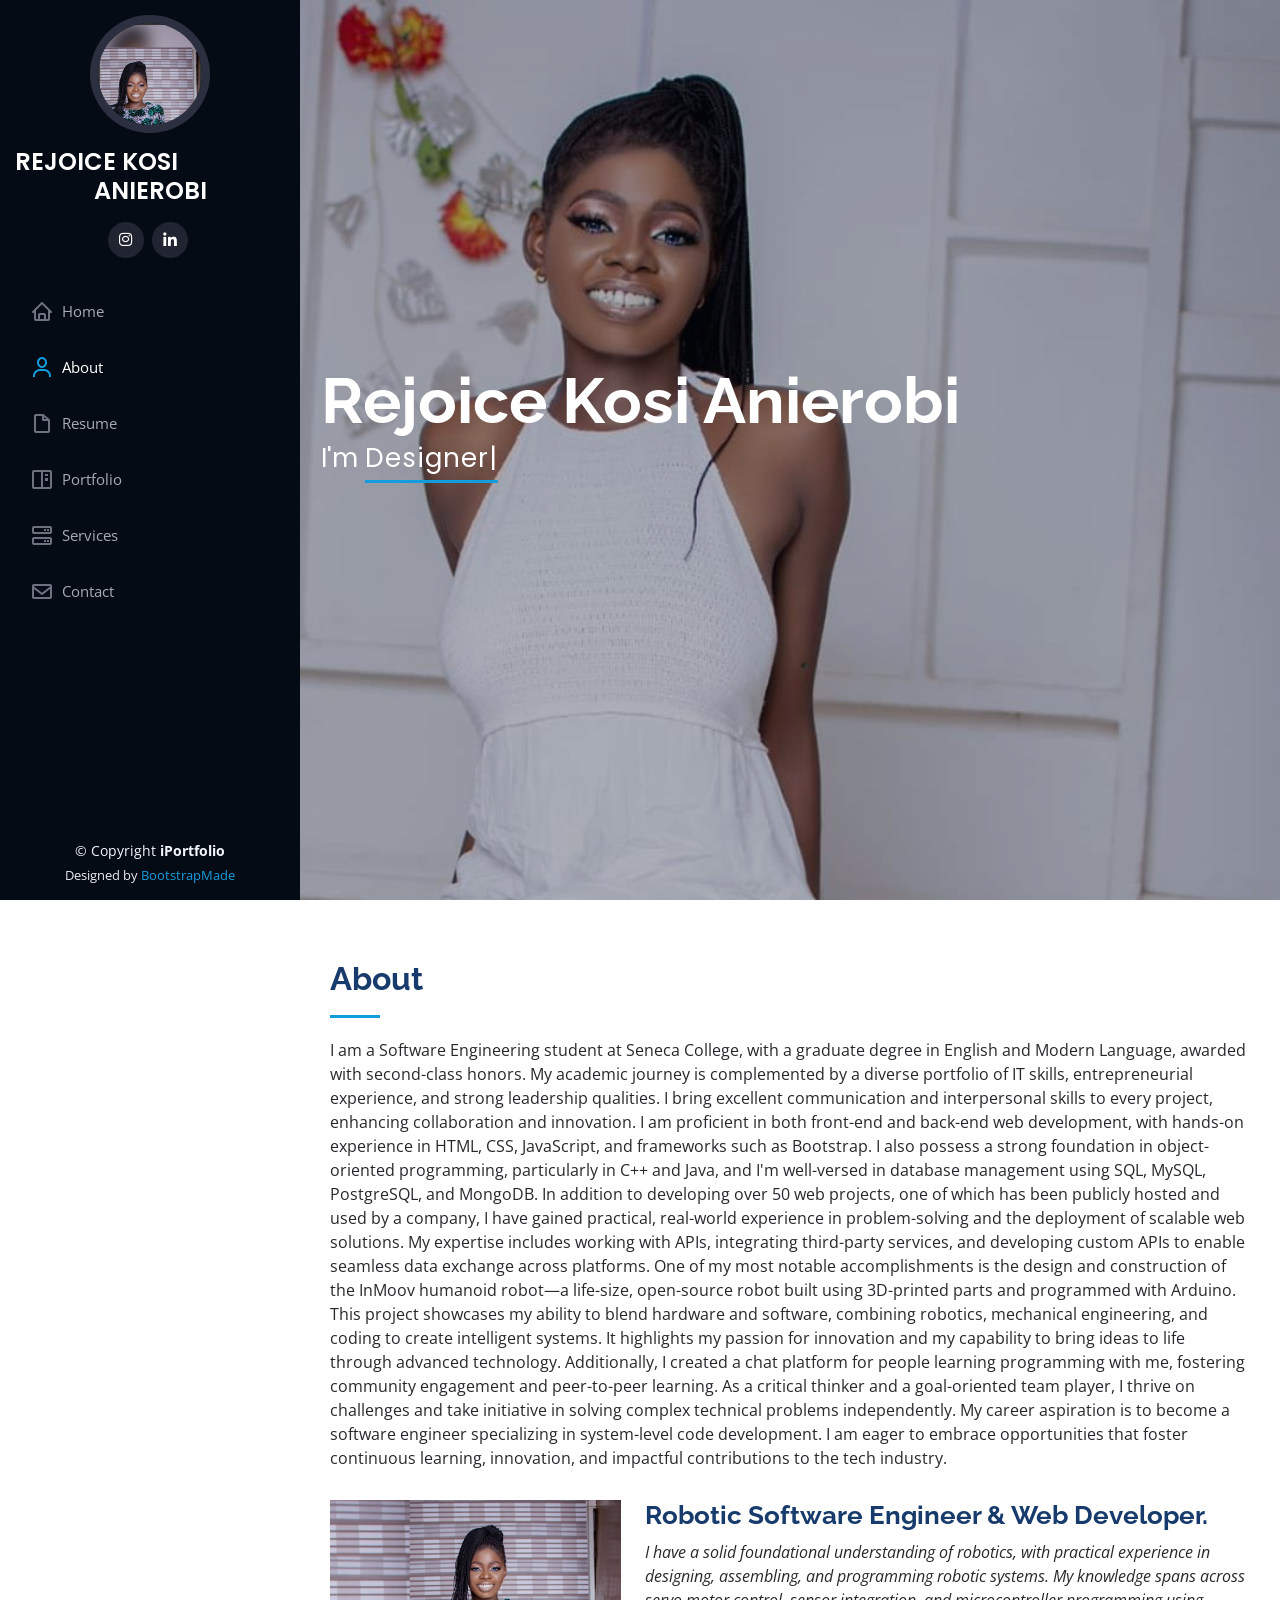
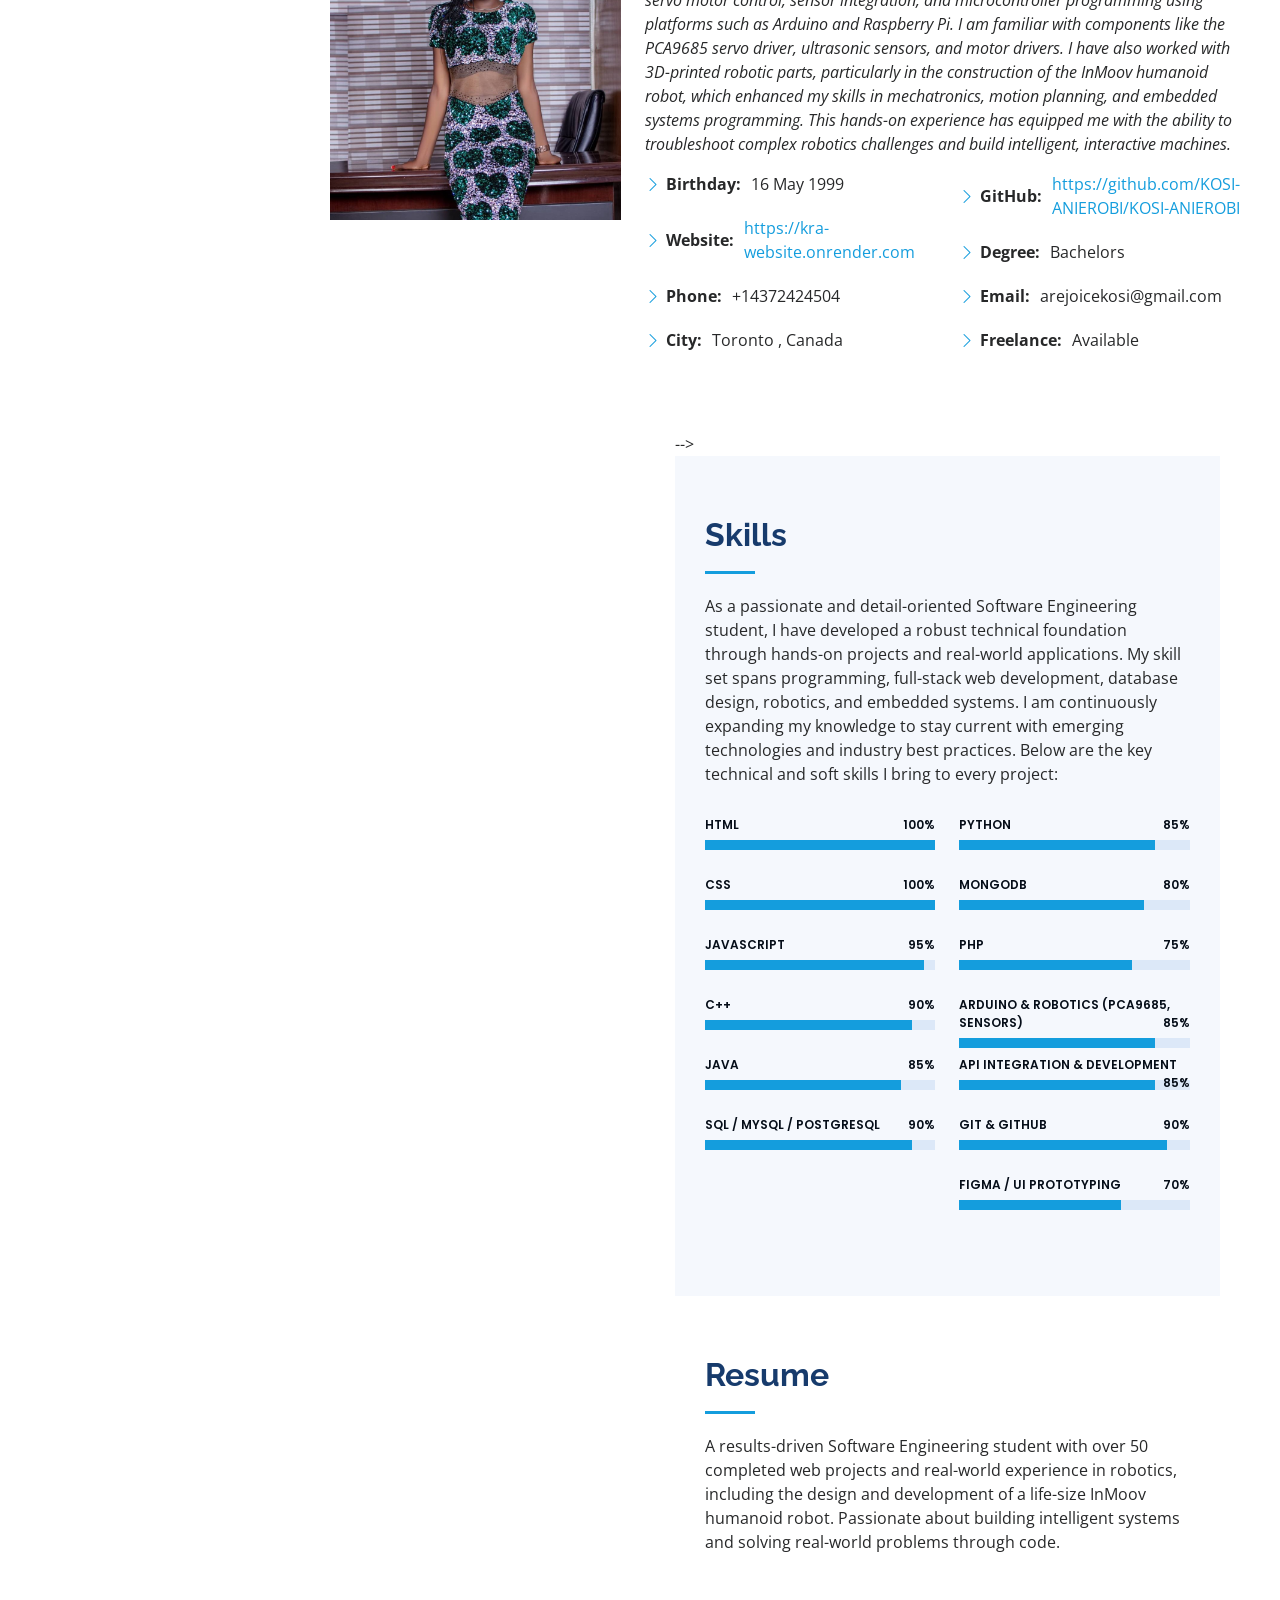
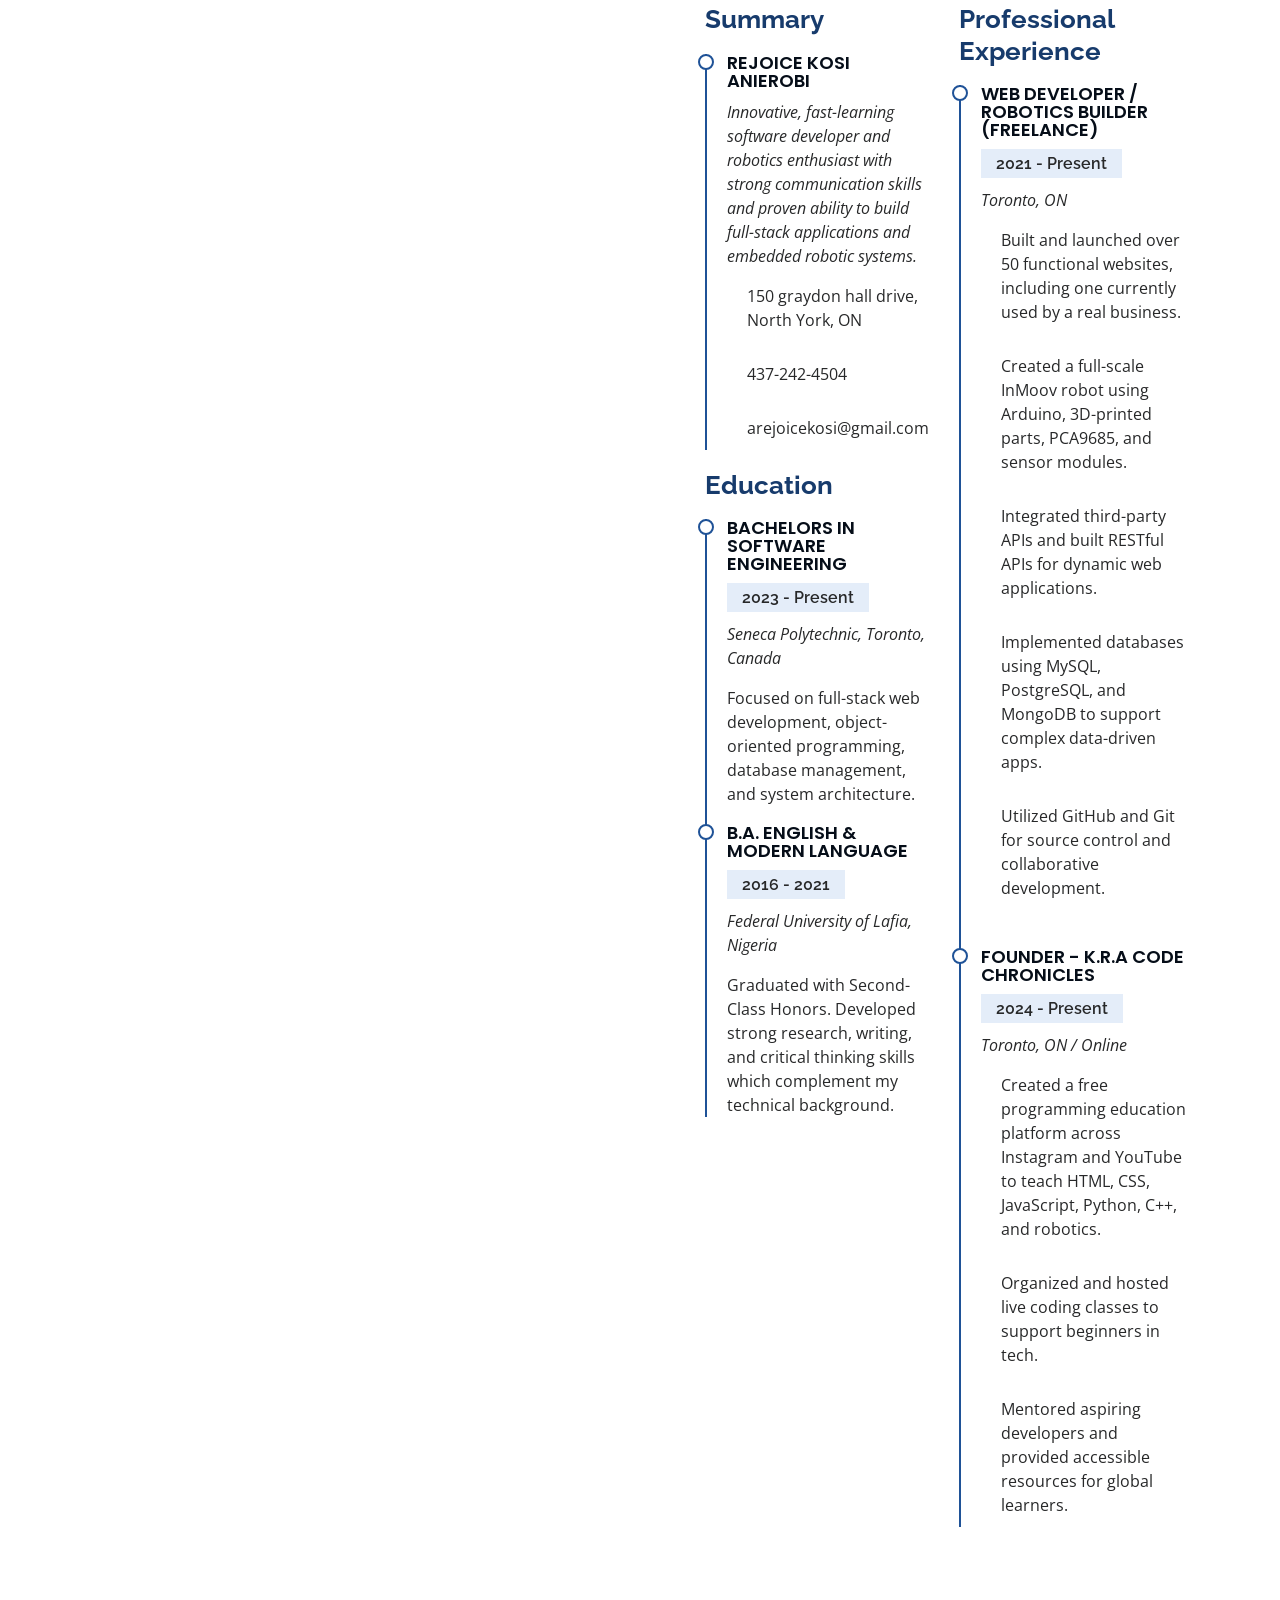
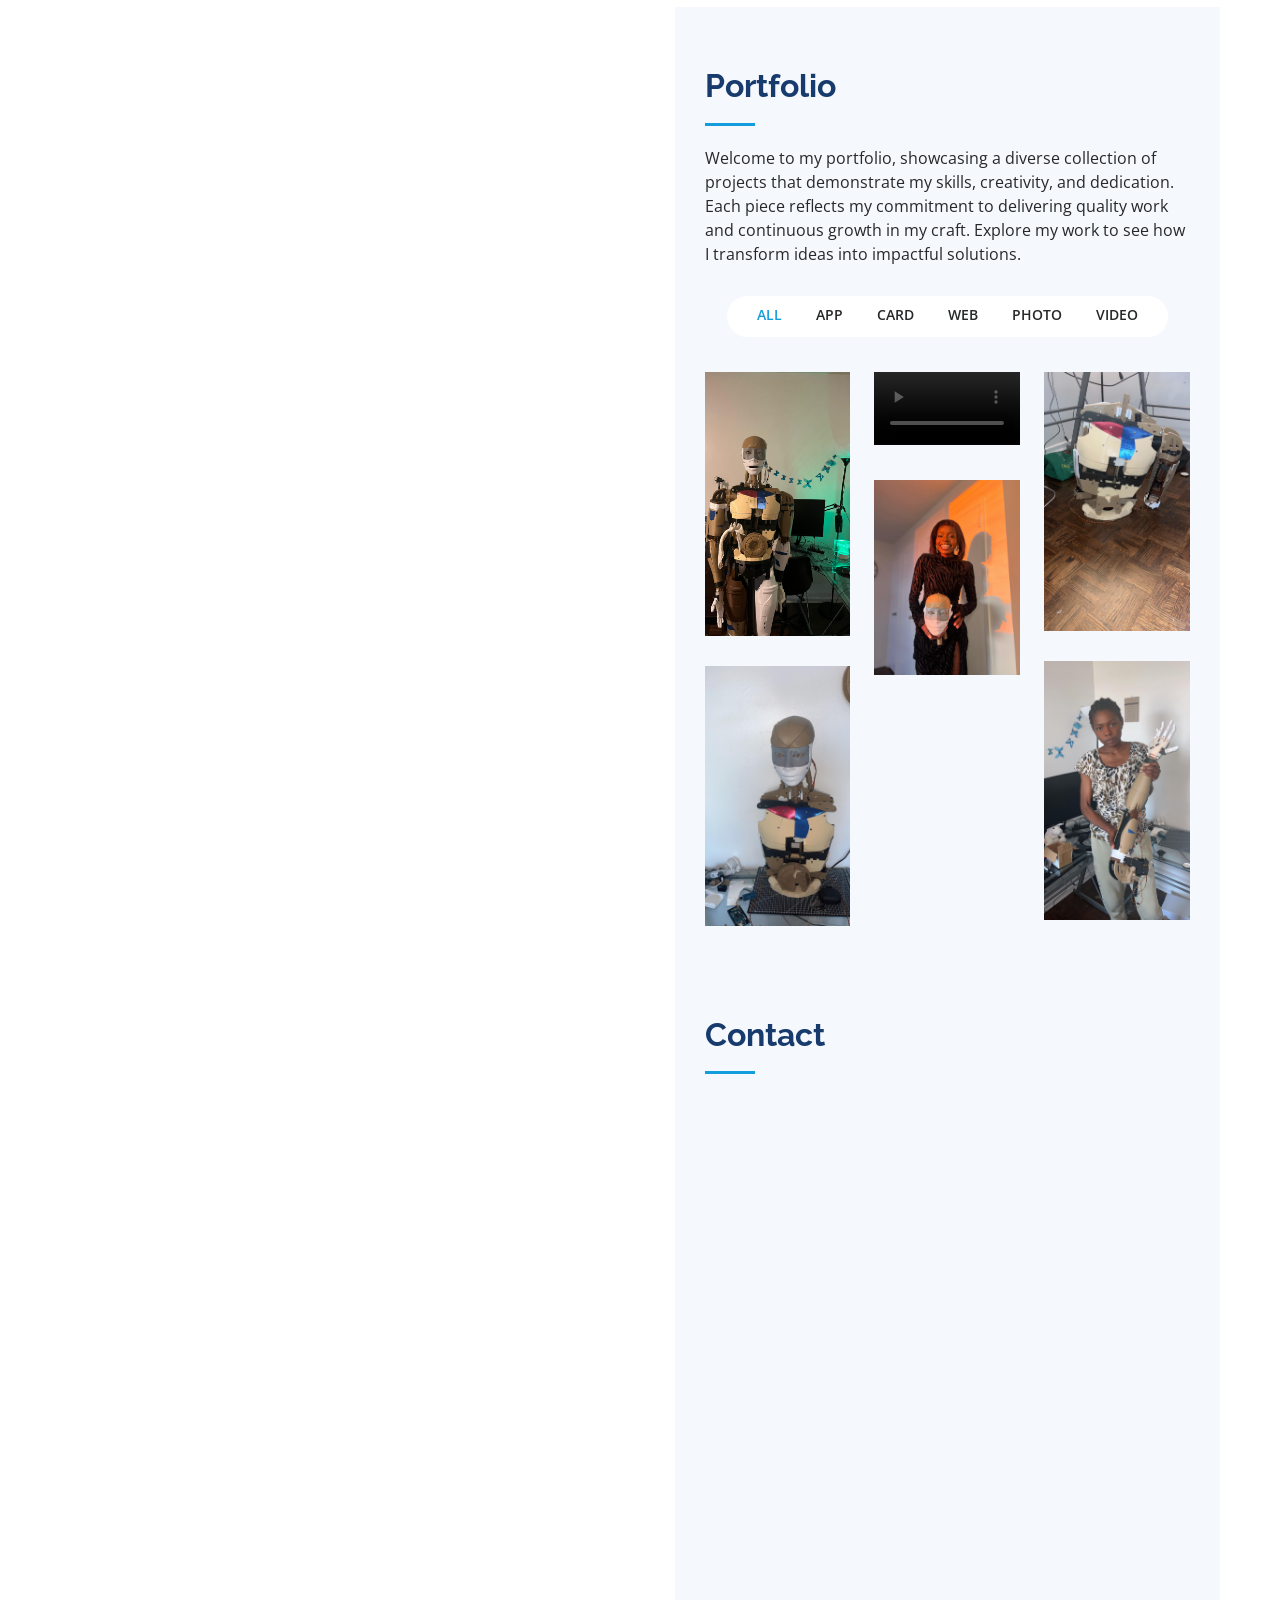
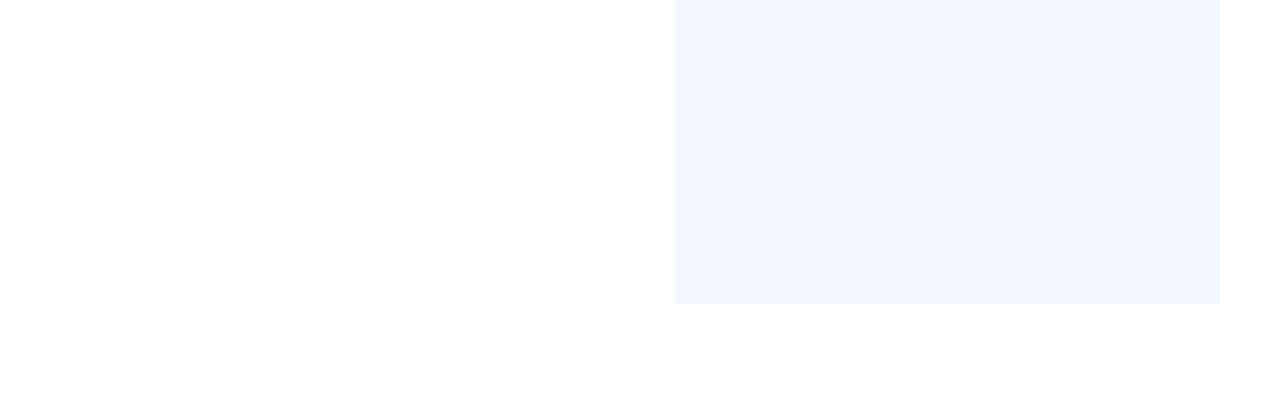
==== index.html @ d44e9180 "MY  PORTFOLIO" ====
<!DOCTYPE html>
<html lang="en">

<head>
  <meta charset="utf-8">
  <meta content="width=device-width, initial-scale=1.0" name="viewport">

  <title>Rejoice Kosi Anierobi - Index</title>
  <meta content="" name="description">
  <meta content="" name="keywords">

  <!-- Favicons -->
  <link href="assets/img/my-pic.ico" rel="icon">
  <link href="assets/img/my-pic1.ico" rel="apple-touch-icon">

  <!-- Google Fonts -->
  <link href="https://fonts.googleapis.com/css?family=Open+Sans:300,300i,400,400i,600,600i,700,700i|Raleway:300,300i,400,400i,500,500i,600,600i,700,700i|Poppins:300,300i,400,400i,500,500i,600,600i,700,700i" rel="stylesheet">

  <!-- Vendor CSS Files -->
  <link href="assets/vendor/aos/aos.css" rel="stylesheet">
  <link href="assets/vendor/bootstrap/css/bootstrap.min.css" rel="stylesheet">
  <link href="assets/vendor/bootstrap-icons/bootstrap-icons.css" rel="stylesheet">
  <link href="assets/vendor/boxicons/css/boxicons.min.css" rel="stylesheet">
  <link href="assets/vendor/glightbox/css/glightbox.min.css" rel="stylesheet">
  <link href="assets/vendor/swiper/swiper-bundle.min.css" rel="stylesheet">

  <!-- Template Main CSS File -->
  <link href="assets/css/style.css" rel="stylesheet">

  <!-- =======================================================
  * Template Name: iPortfolio
  * Template URL: https://bootstrapmade.com/iportfolio-bootstrap-portfolio-websites-template/
  * Updated: Mar 17 2024 with Bootstrap v5.3.3
  * Author: BootstrapMade.com
  * License: https://bootstrapmade.com/license/
  ======================================================== -->
</head>

<body>

  <!-- ======= Mobile nav toggle button ======= -->
  <i class="bi bi-list mobile-nav-toggle d-xl-none"></i>

  <!-- ======= Header ======= -->
  <header id="header">
    <div class="d-flex flex-column">

      <div class="profile">
        <img src="assets/img/koko.png" alt="" class="img-fluid rounded-circle">
        <h1 class="text-light"><a href="index.html">REJOICE KOSI ANIEROBI</a></h1>
        <div class="social-links mt-3 text-center">
          <!-- <a href="#" class="twitter"><i class="bx bxl-twitter"></i></a>
          <a href="#" class="facebook"><i class="bx bxl-facebook"></i></a> -->
  <a href="https://www.instagram.com/k.r.a_code_chronicles?igsh=M2FwMGoyY3lwazU%3D&utm_source=qr" class="instagram" target="_blank" rel="noopener noreferrer"><i class="bx bxl-instagram"></i></a>
          <!-- <a href="#" class="google-plus"><i class="bx bxl-skype"></i></a> -->
  <a href="https://www.linkedin.com/in/anierobi-rejoice-kosi-382228220" class="linkedin" target="_blank" rel="noopener noreferrer"><i class="bx bxl-linkedin"></i></a>
        </div>
      </div>

      <nav id="navbar" class="nav-menu navbar">
        <ul>
          <li><a href="#hero" class="nav-link scrollto active"><i class="bx bx-home"></i> <span>Home</span></a></li>
          <li><a href="#about" class="nav-link scrollto"><i class="bx bx-user"></i> <span>About</span></a></li>
          <li><a href="#resume" class="nav-link scrollto"><i class="bx bx-file-blank"></i> <span>Resume</span></a></li>
          <li><a href="#portfolio" class="nav-link scrollto"><i class="bx bx-book-content"></i> <span>Portfolio</span></a></li>
          <li><a href="#services" class="nav-link scrollto"><i class="bx bx-server"></i> <span>Services</span></a></li>
          <li><a href="#contact" class="nav-link scrollto"><i class="bx bx-envelope"></i> <span>Contact</span></a></li>
        </ul>
      </nav><!-- .nav-menu -->
    </div>
  </header><!-- End Header -->

  <!-- ======= Hero Section ======= -->
  <section id="hero" class="d-flex flex-column justify-content-center align-items-center">
    <div class="hero-container" data-aos="fade-in">
      <h1>Rejoice Kosi Anierobi</h1>
      <p>I'm <span class="typed" data-typed-items="Designer, Developer, Freelancer, Software Engineering Student,An English Teacher "></span></p>
    </div>
  </section><!-- End Hero -->

  <main id="main">

    <!-- ======= About Section ======= -->
    <section id="about" class="about">
      <div class="container">

        <div class="section-title">
          <h2>About</h2>
          <p>I am a Software Engineering student at Seneca College, with a graduate degree in English and Modern Language, awarded with second-class honors. My academic journey is complemented by a diverse portfolio of IT skills, entrepreneurial experience, and strong leadership qualities. I bring excellent communication and interpersonal skills to every project, enhancing collaboration and innovation. I am proficient in both front-end and back-end web development, with hands-on experience in HTML, CSS, JavaScript, and frameworks such as Bootstrap. I also possess a strong foundation in object-oriented programming, particularly in C++ and Java, and I'm well-versed in database management using SQL, MySQL, PostgreSQL, and MongoDB. In addition to developing over 50 web projects, one of which has been publicly hosted and used by a company, I have gained practical, real-world experience in problem-solving and the deployment of scalable web solutions. My expertise includes working with APIs, integrating third-party services, and developing custom APIs to enable seamless data exchange across platforms. One of my most notable accomplishments is the design and construction of the InMoov humanoid robot—a life-size, open-source robot built using 3D-printed parts and programmed with Arduino. This project showcases my ability to blend hardware and software, combining robotics, mechanical engineering, and coding to create intelligent systems. It highlights my passion for innovation and my capability to bring ideas to life through advanced technology. Additionally, I created a chat platform for people learning programming with me, fostering community engagement and peer-to-peer learning. As a critical thinker and a goal-oriented team player, I thrive on challenges and take initiative in solving complex technical problems independently. My career aspiration is to become a software engineer specializing in system-level code development. I am eager to embrace opportunities that foster continuous learning, innovation, and impactful contributions to the tech industry.</p>
        </div>

        <div class="row">
          <div class="col-lg-4" data-aos="fade-right">
            <img src="assets/img/koko2.jpg" class="img-fluid" alt="">
          </div>
          <div class="col-lg-8 pt-4 pt-lg-0 content" data-aos="fade-left">
            <h3> Robotic Software Engineer &amp; Web Developer.</h3>
            <p class="fst-italic">
              I have a solid foundational understanding of robotics, with practical experience in designing, assembling, and programming robotic systems. My knowledge spans across servo motor control, sensor integration, and microcontroller programming using platforms such as Arduino and Raspberry Pi. I am familiar with components like the PCA9685 servo driver, ultrasonic sensors, and motor drivers. I have also worked with 3D-printed robotic parts, particularly in the construction of the InMoov humanoid robot, which enhanced my skills in mechatronics, motion planning, and embedded systems programming.
               This hands-on experience has equipped me with the ability to troubleshoot complex robotics challenges and build intelligent, interactive machines.
            </p>
            <div class="row">
              <div class="col-lg-6">
                <ul>
                  <li><i class="bi bi-chevron-right"></i> <strong>Birthday:</strong> <span>16 May 1999</span></li>
                 <li><i class="bi bi-chevron-right"></i> <strong>Website:</strong> <a href="https://kra-website.onrender.com" target="_blank">https://kra-website.onrender.com</a></li>
                  <li><i class="bi bi-chevron-right"></i> <strong>Phone:</strong> <span>+14372424504</span></li>
                  <li><i class="bi bi-chevron-right"></i> <strong>City:</strong> <span>Toronto , Canada</span></li>
                </ul>
              </div>
              <div class="col-lg-6">
                <ul>
                   <li><i class="bi bi-chevron-right"></i> <strong>GitHub:</strong> <a href="https://github.com/KOSI-ANIEROBI/KOSI-ANIEROBI" target="_blank">https://github.com/KOSI-ANIEROBI/KOSI-ANIEROBI</a></li>
                  <li><i class="bi bi-chevron-right"></i> <strong>Degree:</strong> <span>Bachelors</span></li>
                  <li><i class="bi bi-chevron-right"></i> <strong>Email:</strong> <span>arejoicekosi@gmail.com</span></li>
                  <li><i class="bi bi-chevron-right"></i> <strong>Freelance:</strong> <span>Available</span></li>
                </ul>
              </div>
            <!-- </div>
            <p>
              Officiis eligendi itaque labore et dolorum mollitia officiis optio vero. Quisquam sunt adipisci omnis et ut. Nulla accusantium dolor incidunt officia tempore. Et eius omnis.
              Cupiditate ut dicta maxime officiis quidem quia. Sed et consectetur qui quia repellendus itaque neque. Aliquid amet quidem ut quaerat cupiditate. Ab et eum qui repellendus omnis culpa magni laudantium dolores.
            </p>
          </div>
        </div>

      </div>
    </section><!-- End About Section -->

    <!-- ======= Facts Section ======= -->
    <section id="facts" class="facts">
      <div class="container">

        <!-- <div class="section-title">
          <h2>Facts</h2>
          <p>Magnam dolores commodi suscipit. Necessitatibus eius consequatur ex aliquid fuga eum quidem. Sit sint consectetur velit. Quisquam quos quisquam cupiditate. Et nemo qui impedit suscipit alias ea. Quia fugiat sit in iste officiis commodi quidem hic quas.</p>
        </div>

        <div class="row no-gutters">

          <div class="col-lg-3 col-md-6 d-md-flex align-items-md-stretch" data-aos="fade-up">
            <div class="count-box">
              <i class="bi bi-emoji-smile"></i>
              <span data-purecounter-start="0" data-purecounter-end="232" data-purecounter-duration="1" class="purecounter"></span>
              <p><strong>Happy Clients</strong> consequuntur quae</p>
            </div>
          </div>

          <div class="col-lg-3 col-md-6 d-md-flex align-items-md-stretch" data-aos="fade-up" data-aos-delay="100">
            <div class="count-box">
              <i class="bi bi-journal-richtext"></i>
              <span data-purecounter-start="0" data-purecounter-end="521" data-purecounter-duration="1" class="purecounter"></span>
              <p><strong>Projects</strong> adipisci atque cum quia aut</p>
            </div>
          </div>

          <div class="col-lg-3 col-md-6 d-md-flex align-items-md-stretch" data-aos="fade-up" data-aos-delay="200">
            <div class="count-box">
              <i class="bi bi-headset"></i>
              <span data-purecounter-start="0" data-purecounter-end="1453" data-purecounter-duration="1" class="purecounter"></span>
              <p><strong>Hours Of Support</strong> aut commodi quaerat</p>
            </div>
          </div>

          <div class="col-lg-3 col-md-6 d-md-flex align-items-md-stretch" data-aos="fade-up" data-aos-delay="300">
            <div class="count-box">
              <i class="bi bi-people"></i>
              <span data-purecounter-start="0" data-purecounter-end="32" data-purecounter-duration="1" class="purecounter"></span>
              <p><strong>Hard Workers</strong> rerum asperiores dolor</p>
            </div>
          </div>

        </div>

      </div>
    </section>End Facts Section --> -->

    <!-- ======= Skills Section ======= -->
    <section id="skills" class="skills section-bg">
      <div class="container">

        <div class="section-title">
          <h2>Skills</h2>
          <p>As a passionate and detail-oriented Software Engineering student, I have developed a robust technical foundation through hands-on projects and real-world applications. My skill set spans programming, full-stack web development, database design, robotics, and embedded systems. I am continuously expanding my knowledge to stay current with emerging technologies and industry best practices. Below are the key technical and soft skills I bring to every project:</p>
        </div>

       <div class="row skills-content">

  <div class="col-lg-6" data-aos="fade-up">

    <div class="progress">
      <span class="skill">HTML <i class="val">100%</i></span>
      <div class="progress-bar-wrap">
        <div class="progress-bar" role="progressbar" aria-valuenow="100" aria-valuemin="0" aria-valuemax="100"></div>
      </div>
    </div>

    <div class="progress">
      <span class="skill">CSS <i class="val">100%</i></span>
      <div class="progress-bar-wrap">
        <div class="progress-bar" role="progressbar" aria-valuenow="100" aria-valuemin="0" aria-valuemax="100"></div>
      </div>
    </div>

    <div class="progress">
      <span class="skill">JavaScript <i class="val">95%</i></span>
      <div class="progress-bar-wrap">
        <div class="progress-bar" role="progressbar" aria-valuenow="95" aria-valuemin="0" aria-valuemax="100"></div>
      </div>
    </div>

    <div class="progress">
      <span class="skill">C++ <i class="val">90%</i></span>
      <div class="progress-bar-wrap">
        <div class="progress-bar" role="progressbar" aria-valuenow="90" aria-valuemin="0" aria-valuemax="100"></div>
      </div>
    </div>

    <div class="progress">
      <span class="skill">Java <i class="val">85%</i></span>
      <div class="progress-bar-wrap">
        <div class="progress-bar" role="progressbar" aria-valuenow="85" aria-valuemin="0" aria-valuemax="100"></div>
      </div>
    </div>

    <div class="progress">
      <span class="skill">SQL / MySQL / PostgreSQL <i class="val">90%</i></span>
      <div class="progress-bar-wrap">
        <div class="progress-bar" role="progressbar" aria-valuenow="90" aria-valuemin="0" aria-valuemax="100"></div>
      </div>
    </div>

  </div>

  <div class="col-lg-6" data-aos="fade-up" data-aos-delay="100">

    <div class="progress">
      <span class="skill">Python <i class="val">85%</i></span>
      <div class="progress-bar-wrap">
        <div class="progress-bar" role="progressbar" aria-valuenow="85" aria-valuemin="0" aria-valuemax="100"></div>
      </div>
    </div>

    <div class="progress">
      <span class="skill">MongoDB <i class="val">80%</i></span>
      <div class="progress-bar-wrap">
        <div class="progress-bar" role="progressbar" aria-valuenow="80" aria-valuemin="0" aria-valuemax="100"></div>
      </div>
    </div>

    <div class="progress">
      <span class="skill">PHP <i class="val">75%</i></span>
      <div class="progress-bar-wrap">
        <div class="progress-bar" role="progressbar" aria-valuenow="75" aria-valuemin="0" aria-valuemax="100"></div>
      </div>
    </div>

    <div class="progress">
      <span class="skill">Arduino & Robotics (PCA9685, Sensors) <i class="val">85%</i></span>
      <div class="progress-bar-wrap">
        <div class="progress-bar" role="progressbar" aria-valuenow="85" aria-valuemin="0" aria-valuemax="100"></div>
      </div>
    </div>

    <div class="progress">
      <span class="skill">API Integration & Development <i class="val">85%</i></span>
      <div class="progress-bar-wrap">
        <div class="progress-bar" role="progressbar" aria-valuenow="85" aria-valuemin="0" aria-valuemax="100"></div>
      </div>
    </div>

    <div class="progress">
      <span class="skill">Git & GitHub <i class="val">90%</i></span>
      <div class="progress-bar-wrap">
        <div class="progress-bar" role="progressbar" aria-valuenow="90" aria-valuemin="0" aria-valuemax="100"></div>
      </div>
    </div>

    <div class="progress">
      <span class="skill">Figma / UI Prototyping <i class="val">70%</i></span>
      <div class="progress-bar-wrap">
        <div class="progress-bar" role="progressbar" aria-valuenow="70" aria-valuemin="0" aria-valuemax="100"></div>
      </div>
    </div>

  </div>

</div>


      </div>
    </section><!-- End Skills Section -->

    <!-- ======= Resume Section ======= -->
   <!-- ======= Resume Section ======= -->
<section id="resume" class="resume">
  <div class="container">

    <div class="section-title">
      <h2>Resume</h2>
      <p>A results-driven Software Engineering student with over 50 completed web projects and real-world experience in robotics, including the design and development of a life-size InMoov humanoid robot. Passionate about building intelligent systems and solving real-world problems through code.</p>
    </div>

    <div class="row">
      <div class="col-lg-6" data-aos="fade-up">
        <h3 class="resume-title">Summary</h3>
        <div class="resume-item pb-0">
          <h4>Rejoice Kosi Anierobi</h4>
          <p><em>Innovative, fast-learning software developer and robotics enthusiast with strong communication skills and proven ability to build full-stack applications and embedded robotic systems.</em></p>
          <ul>
            <li> 150 graydon hall  drive, North York, ON</li>
            <li>437-242-4504</li>
            <li>arejoicekosi@gmail.com</li>
          </ul>
        </div>

        <h3 class="resume-title">Education</h3>
        <div class="resume-item">
          <h4>Bachelors  in Software Engineering</h4>
          <h5>2023 - Present</h5>
          <p><em>Seneca Polytechnic, Toronto, Canada</em></p>
          <p>Focused on full-stack web development, object-oriented programming, database management, and system architecture.</p>
        </div>
        <div class="resume-item">
          <h4>B.A. English & Modern Language</h4>
          <h5>2016 - 2021</h5>
          <p><em>Federal University of Lafia, Nigeria</em></p>
          <p>Graduated with Second-Class Honors. Developed strong research, writing, and critical thinking skills which complement my technical background.</p>
        </div>
      </div>

      <div class="col-lg-6" data-aos="fade-up" data-aos-delay="100">
        <h3 class="resume-title">Professional Experience</h3>
        <div class="resume-item">
          <h4>Web Developer / Robotics Builder (Freelance)</h4>
          <h5>2021 - Present</h5>
          <p><em>Toronto, ON</em></p>
          <ul>
            <li>Built and launched over 50 functional websites, including one currently used by a real business.</li>
            <li>Created a full-scale InMoov robot using Arduino, 3D-printed parts, PCA9685, and sensor modules.</li>
            <li>Integrated third-party APIs and built RESTful APIs for dynamic web applications.</li>
            <li>Implemented databases using MySQL, PostgreSQL, and MongoDB to support complex data-driven apps.</li>
            <li>Utilized GitHub and Git for source control and collaborative development.</li>
          </ul>
        </div>

        <div class="resume-item">
          <h4>Founder - K.R.A Code Chronicles</h4>
          <h5>2024 - Present</h5>
          <p><em>Toronto, ON / Online</em></p>
          <ul>
            <li>Created a free programming education platform across Instagram and YouTube to teach HTML, CSS, JavaScript, Python, C++, and robotics.</li>
            <li>Organized and hosted live coding classes to support beginners in tech.</li>
            <li>Mentored aspiring developers and provided accessible resources for global learners.</li>
          </ul>
        </div>
      </div>
    </div>

  </div>
</section>
<!-- End Resume Section -->
<!-- End Resume Section -->

    <!-- ======= Portfolio Section ======= -->
    <section id="portfolio" class="portfolio section-bg">
      <div class="container">

    <div class="section-title">
  <h2>Portfolio</h2>
  <p>Welcome to my portfolio, showcasing a diverse collection of projects that demonstrate my skills, creativity, and dedication. Each piece reflects my commitment to delivering quality work and continuous growth in my craft. Explore my work to see how I transform ideas into impactful solutions.</p>
</div>

<div class="row" data-aos="fade-up">
  <div class="col-lg-12 d-flex justify-content-center">
    <ul id="portfolio-flters">
      <li data-filter="*" class="filter-active">All</li>
      <li data-filter=".filter-app">App</li>
      <li data-filter=".filter-card">Card</li>
      <li data-filter=".filter-web">Web</li>
      <li data-filter=".filter-photo">Photo</li>
      <li data-filter=".filter-video">Video</li>
    </ul>
  </div>
</div>

<div class="row portfolio-container" data-aos="fade-up" data-aos-delay="100">

  <!-- Uche 1 -->
  <div class="col-lg-4 col-md-6 portfolio-item filter-photo">
    <div class="portfolio-wrap">
      <img src="assets/img/portfolio/uche  1 .jpg" class="img-fluid" alt="Uche 1">
      <div class="portfolio-links">
        <a href="assets/img/portfolio/uche  1 .jpg" data-gallery="portfolioGallery" class="portfolio-lightbox" title="Uche 1"><i class="bx bx-plus"></i></a>
        <a href="portfolio-details.html" title="More Details"><i class="bx bx-link"></i></a>
      </div>
    </div>
  </div>

  <!-- Uche 2 (Video) -->
  <div class="col-lg-4 col-md-6 portfolio-item filter-video">
    <div class="portfolio-wrap">
      <video controls preload="metadata" class="img-fluid" style="max-height: 250px;">
        <source src="assets/img/portfolio/uche  21 .mp4" type="video/mp4">
        Your browser does not support the video tag.
      </video>
      <div class="portfolio-links">
        <a href="assets/img/portfolio/uche  21 .mp4" data-gallery="portfolioGallery" class="portfolio-lightbox" title="Uche "><i class="bx bx-plus"></i></a>
        <a href="portfolio-details.html" title="More Details"><i class="bx bx-link"></i></a>
      </div>
    </div>
  </div>

  <!-- Uche 3 -->
  <div class="col-lg-4 col-md-6 portfolio-item filter-photo">
    <div class="portfolio-wrap">
      <img src="assets/img/portfolio/uche 3 .jpg" class="img-fluid" alt="Uche 3">
      <div class="portfolio-links">
        <a href="assets/img/portfolio/uche 3 .jpg" data-gallery="portfolioGallery" class="portfolio-lightbox" title="Uche 3"><i class="bx bx-plus"></i></a>
        <a href="portfolio-details.html" title="More Details"><i class="bx bx-link"></i></a>
      </div>
    </div>
  </div>

  <!-- Uche 4 -->
  <div class="col-lg-4 col-md-6 portfolio-item filter-photo">
    <div class="portfolio-wrap">
      <img src="assets/img/portfolio/uche  4 .jpg" class="img-fluid" alt="Uche 4">
      <div class="portfolio-links">
        <a href="assets/img/portfolio/uche  6 .jpg" data-gallery="portfolioGallery" class="portfolio-lightbox" title="Uche 4"><i class="bx bx-plus"></i></a>
        <a href="portfolio-details.html" title="More Details"><i class="bx bx-link"></i></a>
      </div>
    </div>
  </div>

  <!-- Uche 5 -->
  <div class="col-lg-4 col-md-6 portfolio-item filter-photo">
    <div class="portfolio-wrap">
      <img src="assets/img/portfolio/uche 5.jpg" class="img-fluid" alt="Uche 5">
      <div class="portfolio-links">
        <a href="assets/img/portfolio/uche 5.jpg" data-gallery="portfolioGallery" class="portfolio-lightbox" title="Uche 5"><i class="bx bx-plus"></i></a>
        <a href="portfolio-details.html" title="More Details"><i class="bx bx-link"></i></a>
      </div>
    </div>
  </div>

  <!-- Uche 6 -->
  <div class="col-lg-4 col-md-6 portfolio-item filter-photo">
    <div class="portfolio-wrap">
      <img src="assets/img/portfolio/uche  6 .jpg" class="img-fluid" alt="Uche 6">
      <div class="portfolio-links">
        <a href="assets/img/portfolio/uche  6 .jpg" data-gallery="portfolioGallery" class="portfolio-lightbox" title="Uche 6"><i class="bx bx-plus"></i></a>
        <a href="portfolio-details.html" title="More Details"><i class="bx bx-link"></i></a>
      </div>
    </div>
  </div>

</div>


</div>


    <!-- ======= Services Section ======= -->
    <!-- <section id="services" class="services">
      <div class="container">

        <div class="section-title"> --> 
          <!-- <h2>Services</h2>
          <p>Magnam dolores commodi suscipit. Necessitatibus eius consequatur ex aliquid fuga eum quidem. Sit sint consectetur velit. Quisquam quos quisquam cupiditate. Et nemo qui impedit suscipit alias ea. Quia fugiat sit in iste officiis commodi quidem hic quas.</p>
        </div>

        <div class="row">
          <div class="col-lg-4 col-md-6 icon-box" data-aos="fade-up">
            <div class="icon"><i class="bi bi-briefcase"></i></div>
            <h4 class="title"><a href="">Lorem Ipsum</a></h4>
            <p class="description">Voluptatum deleniti atque corrupti quos dolores et quas molestias excepturi sint occaecati cupiditate non provident</p>
          </div>
          <div class="col-lg-4 col-md-6 icon-box" data-aos="fade-up" data-aos-delay="100">
            <div class="icon"><i class="bi bi-card-checklist"></i></div>
            <h4 class="title"><a href="">Dolor Sitema</a></h4>
            <p class="description">Minim veniam, quis nostrud exercitation ullamco laboris nisi ut aliquip ex ea commodo consequat tarad limino ata</p>
          </div>
          <div class="col-lg-4 col-md-6 icon-box" data-aos="fade-up" data-aos-delay="200">
            <div class="icon"><i class="bi bi-bar-chart"></i></div>
            <h4 class="title"><a href="">Sed ut perspiciatis</a></h4>
            <p class="description">Duis aute irure dolor in reprehenderit in voluptate velit esse cillum dolore eu fugiat nulla pariatur</p>
          </div>
          <div class="col-lg-4 col-md-6 icon-box" data-aos="fade-up" data-aos-delay="300">
            <div class="icon"><i class="bi bi-binoculars"></i></div>
            <h4 class="title"><a href="">Magni Dolores</a></h4>
            <p class="description">Excepteur sint occaecat cupidatat non proident, sunt in culpa qui officia deserunt mollit anim id est laborum</p>
          </div>
          <div class="col-lg-4 col-md-6 icon-box" data-aos="fade-up" data-aos-delay="400">
            <div class="icon"><i class="bi bi-brightness-high"></i></div>
            <h4 class="title"><a href="">Nemo Enim</a></h4>
            <p class="description">At vero eos et accusamus et iusto odio dignissimos ducimus qui blanditiis praesentium voluptatum deleniti atque</p>
          </div>
          <div class="col-lg-4 col-md-6 icon-box" data-aos="fade-up" data-aos-delay="500">
            <div class="icon"><i class="bi bi-calendar4-week"></i></div>
            <h4 class="title"><a href="">Eiusmod Tempor</a></h4>
            <p class="description">Et harum quidem rerum facilis est et expedita distinctio. Nam libero tempore, cum soluta nobis est eligendi</p>
          </div>
        </div>

      </div>
    </section>End Services Section -->

    <!-- ======= Testimonials Section ======= -->
    <!-- <section id="testimonials" class="testimonials section-bg">
      <div class="container">

        <div class="section-title">
          <h2>Testimonials</h2>
          <p>Magnam dolores commodi suscipit. Necessitatibus eius consequatur ex aliquid fuga eum quidem. Sit sint consectetur velit. Quisquam quos quisquam cupiditate. Et nemo qui impedit suscipit alias ea. Quia fugiat sit in iste officiis commodi quidem hic quas.</p>
        </div>

        <div class="testimonials-slider swiper" data-aos="fade-up" data-aos-delay="100">
          <div class="swiper-wrapper">

            <div class="swiper-slide">
              <div class="testimonial-item" data-aos="fade-up">
                <p>
                  <i class="bx bxs-quote-alt-left quote-icon-left"></i>
                  Proin iaculis purus consequat sem cure digni ssim donec porttitora entum suscipit rhoncus. Accusantium quam, ultricies eget id, aliquam eget nibh et. Maecen aliquam, risus at semper.
                  <i class="bx bxs-quote-alt-right quote-icon-right"></i>
                </p>
                <img src="assets/img/testimonials/testimonials-1.jpg" class="testimonial-img" alt="">
                <h3>Saul Goodman</h3>
                <h4>Ceo &amp; Founder</h4>
              </div>
            </div>End testimonial item -->

            <!-- <div class="swiper-slide">
              <div class="testimonial-item" data-aos="fade-up" data-aos-delay="100">
                <p>
                  <i class="bx bxs-quote-alt-left quote-icon-left"></i>
                  Export tempor illum tamen malis malis eram quae irure esse labore quem cillum quid cillum eram malis quorum velit fore eram velit sunt aliqua noster fugiat irure amet legam anim culpa.
                  <i class="bx bxs-quote-alt-right quote-icon-right"></i>
                </p>
                <img src="assets/img/testimonials/testimonials-2.jpg" class="testimonial-img" alt="">
                <h3>Sara Wilsson</h3>
                <h4>Designer</h4>
              </div>
            </div>End testimonial item -->
<!-- 
            <div class="swiper-slide">
              <div class="testimonial-item" data-aos="fade-up" data-aos-delay="200">
                <p>
                  <i class="bx bxs-quote-alt-left quote-icon-left"></i>
                  Enim nisi quem export duis labore cillum quae magna enim sint quorum nulla quem veniam duis minim tempor labore quem eram duis noster aute amet eram fore quis sint minim.
                  <i class="bx bxs-quote-alt-right quote-icon-right"></i>
                </p>
                <img src="assets/img/testimonials/testimonials-3.jpg" class="testimonial-img" alt="">
                <h3>Jena Karlis</h3>
                <h4>Store Owner</h4>
              </div>
            </div>End testimonial item -->
<!-- 
            <div class="swiper-slide">
              <div class="testimonial-item" data-aos="fade-up" data-aos-delay="300">
                <p>
                  <i class="bx bxs-quote-alt-left quote-icon-left"></i>
                  Fugiat enim eram quae cillum dolore dolor amet nulla culpa multos export minim fugiat minim velit minim dolor enim duis veniam ipsum anim magna sunt elit fore quem dolore labore illum veniam.
                  <i class="bx bxs-quote-alt-right quote-icon-right"></i>
                </p>
                <img src="assets/img/testimonials/testimonials-4.jpg" class="testimonial-img" alt="">
                <h3>Matt Brandon</h3>
                <h4>Freelancer</h4>
              </div>
            </div>End testimonial item -->

            <!-- <div class="swiper-slide">
              <div class="testimonial-item" data-aos="fade-up" data-aos-delay="400">
                <p>
                  <i class="bx bxs-quote-alt-left quote-icon-left"></i>
                  Quis quorum aliqua sint quem legam fore sunt eram irure aliqua veniam tempor noster veniam enim culpa labore duis sunt culpa nulla illum cillum fugiat legam esse veniam culpa fore nisi cillum quid.
                  <i class="bx bxs-quote-alt-right quote-icon-right"></i>
                </p>
                <img src="assets/img/testimonials/testimonials-5.jpg" class="testimonial-img" alt="">
                <h3>John Larson</h3>
                <h4>Entrepreneur</h4>
              </div>
            </div>End testimonial item -->

          <!-- </div>
          <div class="swiper-pagination"></div>
        </div>

      </div>
    </section> End Testimonials Section -->

    <!-- ======= Contact Section ======= -->
    <section id="contact" class="contact">
      <div class="container">

        <div class="section-title">
          <h2>Contact</h2>
          <!-- <p>Magnam dolores commodi suscipit. Necessitatibus eius consequatur ex aliquid fuga eum quidem. Sit sint consectetur velit. Quisquam quos quisquam cupiditate. Et nemo qui impedit suscipit alias ea. Quia fugiat sit in iste officiis commodi quidem hic quas.</p> -->
        </div>

        <div class="row" data-aos="fade-in">

          <div class="col-lg-5 d-flex align-items-stretch">
            <div class="info">
              <div class="address">
                <i class="bi bi-geo-alt"></i>
                <h4>Location:</h4>
                <p>150 Graydon Hall DrNorth York, ON M3A 3B2</p>
              </div>

              <div class="email">
                <i class="bi bi-envelope"></i>
                <h4>Email:</h4>
                <p>arejoicekosi@gmail.com</p>
              </div>

              <div class="phone">
                <i class="bi bi-phone"></i>
                <h4>Call:</h4>
                <p>+1 4372424504</p>
              </div>

<iframe src="https://www.google.com/maps/embed?pb=!1m18!1m12!1m3!1d2886.566316120098!2d-79.33277128450001!3d43.75800237911817!2m3!1f0!2f0!3f0!3m2!1i1024!2i768!4f13.1!3m3!1m2!1s0x89d4d33f09a80563%3A0x1a6a0c7abde9ed7b!2s150%20Graydon%20Hall%20Dr%2C%20North%20York%2C%20ON%20M3A%203B2%2C%20Canada!5e0!3m2!1sen!2sca!4v1718308578947!5m2!1sen!2sca" frameborder="0"></iframe>
            </div>

          </div>

          <div class="col-lg-7 mt-5 mt-lg-0 d-flex align-items-stretch">
            <form action="forms/contact.php" method="post" role="form" class="php-email-form">
              <div class="row">
                <div class="form-group col-md-6">
                  <label for="name">Your Name</label>
                  <input type="text" name="name" class="form-control" id="name" required>
                </div>
                <div class="form-group col-md-6">
                  <label for="name">Your Email</label>
                  <input type="email" class="form-control" name="email" id="email" required>
                </div>
              </div>
              <div class="form-group">
                <label for="name">Subject</label>
                <input type="text" class="form-control" name="subject" id="subject" required>
              </div>
              <div class="form-group">
                <label for="name">Message</label>
                <textarea class="form-control" name="message" rows="10" required></textarea>
              </div>
              <div class="my-3">
                <div class="loading">Loading</div>
                <div class="error-message"></div>
                <div class="sent-message">Your message has been sent. Thank you!</div>
              </div>
              <div class="text-center"><button type="submit">Send Message</button></div>
            </form>
          </div>

        </div>

      </div>
    </section><!-- End Contact Section -->

  </main><!-- End #main -->

  <!-- ======= Footer ======= -->
  <footer id="footer">
    <div class="container">
      <div class="copyright">
        &copy; Copyright <strong><span>iPortfolio</span></strong>
      </div>
      <div class="credits">
        <!-- All the links in the footer should remain intact. -->
        <!-- You can delete the links only if you purchased the pro version. -->
        <!-- Licensing information: https://bootstrapmade.com/license/ -->
        <!-- Purchase the pro version with working PHP/AJAX contact form: https://bootstrapmade.com/iportfolio-bootstrap-portfolio-websites-template/ -->
        Designed by <a href="https://bootstrapmade.com/">BootstrapMade</a>
      </div>
    </div>
  </footer><!-- End  Footer -->

  <a href="#" class="back-to-top d-flex align-items-center justify-content-center"><i class="bi bi-arrow-up-short"></i></a>

  <!-- Vendor JS Files -->
  <script src="assets/vendor/purecounter/purecounter_vanilla.js"></script>
  <script src="assets/vendor/aos/aos.js"></script>
  <script src="assets/vendor/bootstrap/js/bootstrap.bundle.min.js"></script>
  <script src="assets/vendor/glightbox/js/glightbox.min.js"></script>
  <script src="assets/vendor/isotope-layout/isotope.pkgd.min.js"></script>
  <script src="assets/vendor/swiper/swiper-bundle.min.js"></script>
  <script src="assets/vendor/typed.js/typed.umd.js"></script>
  <script src="assets/vendor/waypoints/noframework.waypoints.js"></script>
  <script src="assets/vendor/php-email-form/validate.js"></script>

  <!-- Template Main JS File -->
  <script src="assets/js/main.js"></script>

</body>

</html>
---- assets/css/style.css ----
/**
* Template Name: iPortfolio
* Template URL: https://bootstrapmade.com/iportfolio-bootstrap-portfolio-websites-template/
* Updated: Mar 17 2024 with Bootstrap v5.3.3
* Author: BootstrapMade.com
* License: https://bootstrapmade.com/license/
*/

/*--------------------------------------------------------------
# General
--------------------------------------------------------------*/
body {
  font-family: "Open Sans", sans-serif;
  color: #272829;
}

a {
  color: #149ddd;
  text-decoration: none;
}

a:hover {
  color: #37b3ed;
  text-decoration: none;
}

h1,
h2,
h3,
h4,
h5,
h6 {
  font-family: "Raleway", sans-serif;
}

/*--------------------------------------------------------------
# Back to top button
--------------------------------------------------------------*/
.back-to-top {
  position: fixed;
  visibility: hidden;
  opacity: 0;
  right: 15px;
  bottom: 15px;
  z-index: 996;
  background: #149ddd;
  width: 40px;
  height: 40px;
  border-radius: 50px;
  transition: all 0.4s;
}

.back-to-top i {
  font-size: 28px;
  color: #fff;
  line-height: 0;
}

.back-to-top:hover {
  background: #2eafec;
  color: #fff;
}

.back-to-top.active {
  visibility: visible;
  opacity: 1;
}

/*--------------------------------------------------------------
# Header
--------------------------------------------------------------*/
#header {
  position: fixed;
  top: 0;
  left: 0;
  bottom: 0;
  width: 300px;
  transition: all ease-in-out 0.5s;
  z-index: 9997;
  transition: all 0.5s;
  padding: 0 15px;
  background: #040b14;
  overflow-y: auto;
}

#header .profile img {
  margin: 15px auto;
  display: block;
  width: 120px;
  border: 8px solid #2c2f3f;
}

#header .profile h1 {
  font-size: 24px;
  margin: 0;
  padding: 0;
  font-weight: 600;
  -moz-text-align-last: center;
  text-align-last: center;
  font-family: "Poppins", sans-serif;
}

#header .profile h1 a,
#header .profile h1 a:hover {
  color: #fff;
  text-decoration: none;
}

#header .profile .social-links a {
  font-size: 18px;
  display: inline-block;
  background: #212431;
  color: #fff;
  line-height: 1;
  padding: 8px 0;
  margin-right: 4px;
  border-radius: 50%;
  text-align: center;
  width: 36px;
  height: 36px;
  transition: 0.3s;
}

#header .profile .social-links a:hover {
  background: #149ddd;
  color: #fff;
  text-decoration: none;
}

#main {
  margin-left: 300px;
}

.container,
.container-fluid {
  padding-left: 30px;
  padding-right: 30px;
}

@media (max-width: 1199px) {
  #header {
    left: -300px;
  }

  #main {
    margin-left: 0;
  }

  .container,
  .container-fluid {
    padding-left: 12px;
    padding-right: 12px;
  }
}

/*--------------------------------------------------------------
# Navigation Menu
--------------------------------------------------------------*/
/* Desktop Navigation */
.nav-menu {
  padding: 30px 0 0 0;
}

.nav-menu * {
  margin: 0;
  padding: 0;
  list-style: none;
}

.nav-menu>ul>li {
  position: relative;
  white-space: nowrap;
}

.nav-menu a,
.nav-menu a:focus {
  display: flex;
  align-items: center;
  color: #a8a9b4;
  padding: 12px 15px;
  margin-bottom: 8px;
  transition: 0.3s;
  font-size: 15px;
}

.nav-menu a i,
.nav-menu a:focus i {
  font-size: 24px;
  padding-right: 8px;
  color: #6f7180;
}

.nav-menu a:hover,
.nav-menu .active,
.nav-menu .active:focus,
.nav-menu li:hover>a {
  text-decoration: none;
  color: #fff;
}

.nav-menu a:hover i,
.nav-menu .active i,
.nav-menu .active:focus i,
.nav-menu li:hover>a i {
  color: #149ddd;
}

/* Mobile Navigation */
.mobile-nav-toggle {
  position: fixed;
  right: 15px;
  top: 15px;
  z-index: 9998;
  border: 0;
  font-size: 24px;
  transition: all 0.4s;
  outline: none !important;
  background-color: #149ddd;
  color: #fff;
  width: 40px;
  height: 40px;
  display: inline-flex;
  align-items: center;
  justify-content: center;
  line-height: 0;
  border-radius: 50px;
  cursor: pointer;
}

.mobile-nav-active {
  overflow: hidden;
}

.mobile-nav-active #header {
  left: 0;
}

/*--------------------------------------------------------------
# Hero Section
--------------------------------------------------------------*/
#hero {
  width: 100%;
  height: 100vh;
  background: url("../img/koko1.jpg") top center;
  background-size: cover;
}

#hero:before {
  content: "";
  background: rgba(5, 13, 24, 0.3);
  position: absolute;
  bottom: 0;
  top: 0;
  left: 0;
  right: 0;
  z-index: 1;
}

#hero .hero-container {
  position: relative;
  z-index: 2;
  min-width: 300px;
}

#hero h1 {
  margin: 0 0 10px 0;
  font-size: 64px;
  font-weight: 700;
  line-height: 56px;
  color: #fff;
}

#hero p {
  color: #fff;
  margin-bottom: 50px;
  font-size: 26px;
  font-family: "Poppins", sans-serif;
}

#hero p span {
  color: #fff;
  padding-bottom: 4px;
  letter-spacing: 1px;
  border-bottom: 3px solid #149ddd;
}

@media (min-width: 1024px) {
  #hero {
    background-attachment: fixed;
  }
}

@media (max-width: 768px) {
  #hero h1 {
    font-size: 28px;
    line-height: 36px;
  }

  #hero h2 {
    font-size: 18px;
    line-height: 24px;
    margin-bottom: 30px;
  }
}

/*--------------------------------------------------------------
# Sections General
--------------------------------------------------------------*/
section {
  padding: 60px 0;
  overflow: hidden;
}

.section-bg {
  background: #f5f8fd;
}

.section-title {
  padding-bottom: 30px;
}

.section-title h2 {
  font-size: 32px;
  font-weight: bold;
  margin-bottom: 20px;
  padding-bottom: 20px;
  position: relative;
  color: #173b6c;
}

.section-title h2::after {
  content: "";
  position: absolute;
  display: block;
  width: 50px;
  height: 3px;
  background: #149ddd;
  bottom: 0;
  left: 0;
}

.section-title p {
  margin-bottom: 0;
}

/*--------------------------------------------------------------
# About
--------------------------------------------------------------*/
.about .content h3 {
  font-weight: 700;
  font-size: 26px;
  color: #173b6c;
}

.about .content ul {
  list-style: none;
  padding: 0;
}

.about .content ul li {
  margin-bottom: 20px;
  display: flex;
  align-items: center;
}

.about .content ul strong {
  margin-right: 10px;
}

.about .content ul i {
  font-size: 16px;
  margin-right: 5px;
  color: #149ddd;
  line-height: 0;
}

.about .content p:last-child {
  margin-bottom: 0;
}

/*--------------------------------------------------------------
# Facts
--------------------------------------------------------------*/
.facts {
  padding-bottom: 30px;
}

.facts .count-box {
  padding: 30px;
  width: 100%;
}

.facts .count-box i {
  display: block;
  font-size: 44px;
  color: #149ddd;
  float: left;
  line-height: 0;
}

.facts .count-box span {
  font-size: 48px;
  line-height: 40px;
  display: block;
  font-weight: 700;
  color: #050d18;
  margin-left: 60px;
}

.facts .count-box p {
  padding: 15px 0 0 0;
  margin: 0 0 0 60px;
  font-family: "Raleway", sans-serif;
  font-size: 14px;
  color: #122f57;
}

.facts .count-box a {
  font-weight: 600;
  display: block;
  margin-top: 20px;
  color: #122f57;
  font-size: 15px;
  font-family: "Poppins", sans-serif;
  transition: ease-in-out 0.3s;
}

.facts .count-box a:hover {
  color: #1f5297;
}

/*--------------------------------------------------------------
# Akills
--------------------------------------------------------------*/
.skills .progress {
  height: 60px;
  display: block;
  background: none;
  border-radius: 0;
}

.skills .progress .skill {
  padding: 0;
  margin: 0 0 6px 0;
  text-transform: uppercase;
  display: block;
  font-weight: 600;
  font-family: "Poppins", sans-serif;
  color: #050d18;
}

.skills .progress .skill .val {
  float: right;
  font-style: normal;
}

.skills .progress-bar-wrap {
  background: #dce8f8;
  height: 10px;
}

.skills .progress-bar {
  width: 1px;
  height: 10px;
  transition: 0.9s;
  background-color: #149ddd;
}

/*--------------------------------------------------------------
# Resume
--------------------------------------------------------------*/
.resume .resume-title {
  font-size: 26px;
  font-weight: 700;
  margin-top: 20px;
  margin-bottom: 20px;
  color: #050d18;
}

.resume .resume-item {
  padding: 0 0 20px 20px;
  margin-top: -2px;
  border-left: 2px solid #1f5297;
  position: relative;
}

.resume .resume-item h4 {
  line-height: 18px;
  font-size: 18px;
  font-weight: 600;
  text-transform: uppercase;
  font-family: "Poppins", sans-serif;
  color: #050d18;
  margin-bottom: 10px;
}

.resume .resume-item h5 {
  font-size: 16px;
  background: #e4edf9;
  padding: 5px 15px;
  display: inline-block;
  font-weight: 600;
  margin-bottom: 10px;
}

.resume .resume-item ul {
  padding-left: 20px;
}

.resume .resume-item ul li {
  padding-bottom: 10px;
}

.resume .resume-item:last-child {
  padding-bottom: 0;
}

.resume .resume-item::before {
  content: "";
  position: absolute;
  width: 16px;
  height: 16px;
  border-radius: 50px;
  left: -9px;
  top: 0;
  background: #fff;
  border: 2px solid #1f5297;
}

/*--------------------------------------------------------------
# Portfolio
--------------------------------------------------------------*/
.portfolio .portfolio-item {
  margin-bottom: 30px;
}

.portfolio #portfolio-flters {
  padding: 0;
  margin: 0 auto 35px auto;
  list-style: none;
  text-align: center;
  background: #fff;
  border-radius: 50px;
  padding: 2px 15px;
}

.portfolio #portfolio-flters li {
  cursor: pointer;
  display: inline-block;
  padding: 10px 15px 8px 15px;
  font-size: 14px;
  font-weight: 600;
  line-height: 1;
  text-transform: uppercase;
  color: #272829;
  margin-bottom: 5px;
  transition: all 0.3s ease-in-out;
}

.portfolio #portfolio-flters li:hover,
.portfolio #portfolio-flters li.filter-active {
  color: #149ddd;
}

.portfolio #portfolio-flters li:last-child {
  margin-right: 0;
}

.portfolio .portfolio-wrap {
  transition: 0.3s;
  position: relative;
  overflow: hidden;
  z-index: 1;
}

.portfolio .portfolio-wrap::before {
  content: "";
  background: rgba(255, 255, 255, 0.5);
  position: absolute;
  left: 0;
  right: 0;
  top: 0;
  bottom: 0;
  transition: all ease-in-out 0.3s;
  z-index: 2;
  opacity: 0;
}

.portfolio .portfolio-wrap .portfolio-links {
  opacity: 1;
  left: 0;
  right: 0;
  bottom: -60px;
  z-index: 3;
  position: absolute;
  transition: all ease-in-out 0.3s;
  display: flex;
  justify-content: center;
}

.portfolio .portfolio-wrap .portfolio-links a {
  color: #fff;
  font-size: 28px;
  text-align: center;
  background: rgba(20, 157, 221, 0.75);
  transition: 0.3s;
  width: 50%;
}

.portfolio .portfolio-wrap .portfolio-links a:hover {
  background: rgba(20, 157, 221, 0.95);
}

.portfolio .portfolio-wrap .portfolio-links a+a {
  border-left: 1px solid #37b3ed;
}

.portfolio .portfolio-wrap:hover::before {
  top: 0;
  left: 0;
  right: 0;
  bottom: 0;
  opacity: 1;
}

.portfolio .portfolio-wrap:hover .portfolio-links {
  opacity: 1;
  bottom: 0;
}

/*--------------------------------------------------------------
# Portfolio Details
--------------------------------------------------------------*/
.portfolio-details {
  padding-top: 40px;
}

.portfolio-details .portfolio-details-slider img {
  width: 100%;
}

.portfolio-details .portfolio-details-slider .swiper-pagination {
  margin-top: 20px;
  position: relative;
}

.portfolio-details .portfolio-details-slider .swiper-pagination .swiper-pagination-bullet {
  width: 12px;
  height: 12px;
  background-color: #fff;
  opacity: 1;
  border: 1px solid #149ddd;
}

.portfolio-details .portfolio-details-slider .swiper-pagination .swiper-pagination-bullet-active {
  background-color: #149ddd;
}

.portfolio-details .portfolio-info {
  padding: 30px;
  box-shadow: 0px 0 30px rgba(5, 13, 24, 0.08);
}

.portfolio-details .portfolio-info h3 {
  font-size: 22px;
  font-weight: 700;
  margin-bottom: 20px;
  padding-bottom: 20px;
  border-bottom: 1px solid #eee;
}

.portfolio-details .portfolio-info ul {
  list-style: none;
  padding: 0;
  font-size: 15px;
}

.portfolio-details .portfolio-info ul li+li {
  margin-top: 10px;
}

.portfolio-details .portfolio-description {
  padding-top: 30px;
}

.portfolio-details .portfolio-description h2 {
  font-size: 26px;
  font-weight: 700;
  margin-bottom: 20px;
}

.portfolio-details .portfolio-description p {
  padding: 0;
}

/*--------------------------------------------------------------
# Services
--------------------------------------------------------------*/
.services .icon-box {
  margin-bottom: 20px;
}

.services .icon {
  float: left;
  display: flex;
  align-items: center;
  justify-content: center;
  width: 54px;
  height: 54px;
  background: #149ddd;
  border-radius: 50%;
  transition: 0.5s;
  border: 1px solid #149ddd;
}

.services .icon i {
  color: #fff;
  font-size: 24px;
  line-height: 0;
}

.services .icon-box:hover .icon {
  background: #fff;
}

.services .icon-box:hover .icon i {
  color: #149ddd;
}

.services .title {
  margin-left: 80px;
  font-weight: 700;
  margin-bottom: 15px;
  font-size: 18px;
}

.services .title a {
  color: #343a40;
}

.services .title a:hover {
  color: #149ddd;
}

.services .description {
  margin-left: 80px;
  line-height: 24px;
  font-size: 14px;
}

/*--------------------------------------------------------------
# Testimonials
--------------------------------------------------------------*/
.testimonials .testimonials-carousel,
.testimonials .testimonials-slider {
  overflow: hidden;
}

.testimonials .testimonial-item {
  box-sizing: content-box;
  text-align: center;
  min-height: 320px;
}

.testimonials .testimonial-item .testimonial-img {
  width: 90px;
  border-radius: 50%;
  margin: 0 auto;
}

.testimonials .testimonial-item h3 {
  font-size: 18px;
  font-weight: bold;
  margin: 10px 0 5px 0;
  color: #111;
}

.testimonials .testimonial-item h4 {
  font-size: 14px;
  color: #999;
  margin: 0;
}

.testimonials .testimonial-item .quote-icon-left,
.testimonials .testimonial-item .quote-icon-right {
  color: #c3e8fa;
  font-size: 26px;
}

.testimonials .testimonial-item .quote-icon-left {
  display: inline-block;
  left: -5px;
  position: relative;
}

.testimonials .testimonial-item .quote-icon-right {
  display: inline-block;
  right: -5px;
  position: relative;
  top: 10px;
}

.testimonials .testimonial-item p {
  font-style: italic;
  margin: 0 15px 15px 15px;
  padding: 20px;
  background: #fff;
  position: relative;
  margin-bottom: 35px;
  border-radius: 6px;
  box-shadow: 0px 2px 15px rgba(0, 0, 0, 0.1);
}

.testimonials .testimonial-item p::after {
  content: "";
  width: 0;
  height: 0;
  border-top: 20px solid #fff;
  border-right: 20px solid transparent;
  border-left: 20px solid transparent;
  position: absolute;
  bottom: -20px;
  left: calc(50% - 20px);
}

.testimonials .swiper-pagination {
  margin-top: 20px;
  position: relative;
}

.testimonials .swiper-pagination .swiper-pagination-bullet {
  width: 12px;
  height: 12px;
  background-color: #fff;
  opacity: 1;
  border: 1px solid #149ddd;
}

.testimonials .swiper-pagination .swiper-pagination-bullet-active {
  background-color: #149ddd;
}

/*--------------------------------------------------------------
# Contact
--------------------------------------------------------------*/
.contact {
  padding-bottom: 130px;
}

.contact .info {
  padding: 30px;
  background: #fff;
  width: 100%;
  box-shadow: 0 0 24px 0 rgba(0, 0, 0, 0.12);
}

.contact .info i {
  font-size: 20px;
  color: #149ddd;
  float: left;
  width: 44px;
  height: 44px;
  background: #dff3fc;
  display: flex;
  justify-content: center;
  align-items: center;
  border-radius: 50px;
  transition: all 0.3s ease-in-out;
}

.contact .info h4 {
  padding: 0 0 0 60px;
  font-size: 22px;
  font-weight: 600;
  margin-bottom: 5px;
  color: #050d18;
}

.contact .info p {
  padding: 0 0 10px 60px;
  margin-bottom: 20px;
  font-size: 14px;
  color: #173b6c;
}

.contact .info .email p {
  padding-top: 5px;
}

.contact .info .social-links {
  padding-left: 60px;
}

.contact .info .social-links a {
  font-size: 18px;
  display: inline-block;
  background: #333;
  color: #fff;
  line-height: 1;
  padding: 8px 0;
  border-radius: 50%;
  text-align: center;
  width: 36px;
  height: 36px;
  transition: 0.3s;
  margin-right: 10px;
}

.contact .info .social-links a:hover {
  background: #149ddd;
  color: #fff;
}

.contact .info .email:hover i,
.contact .info .address:hover i,
.contact .info .phone:hover i {
  background: #149ddd;
  color: #fff;
}

.contact .php-email-form {
  width: 100%;
  padding: 30px;
  background: #fff;
  box-shadow: 0 0 24px 0 rgba(0, 0, 0, 0.12);
}

.contact .php-email-form .form-group {
  padding-bottom: 8px;
}

.contact .php-email-form .validate {
  display: none;
  color: red;
  margin: 0 0 15px 0;
  font-weight: 400;
  font-size: 13px;
}

.contact .php-email-form .error-message {
  display: none;
  color: #fff;
  background: #ed3c0d;
  text-align: left;
  padding: 15px;
  font-weight: 600;
}

.contact .php-email-form .error-message br+br {
  margin-top: 25px;
}

.contact .php-email-form .sent-message {
  display: none;
  color: #fff;
  background: #18d26e;
  text-align: center;
  padding: 15px;
  font-weight: 600;
}

.contact .php-email-form .loading {
  display: none;
  background: #fff;
  text-align: center;
  padding: 15px;
}

.contact .php-email-form .loading:before {
  content: "";
  display: inline-block;
  border-radius: 50%;
  width: 24px;
  height: 24px;
  margin: 0 10px -6px 0;
  border: 3px solid #18d26e;
  border-top-color: #eee;
  animation: animate-loading 1s linear infinite;
}

.contact .php-email-form .form-group {
  margin-bottom: 15px;
}

.contact .php-email-form label {
  padding-bottom: 8px;
}

.contact .php-email-form input,
.contact .php-email-form textarea {
  border-radius: 0;
  box-shadow: none;
  font-size: 14px;
}

.contact .php-email-form input {
  height: 44px;
}

.contact .php-email-form textarea {
  padding: 10px 15px;
}

.contact .php-email-form button[type=submit] {
  background: #149ddd;
  border: 0;
  padding: 10px 24px;
  color: #fff;
  transition: 0.4s;
  border-radius: 4px;
}

.contact .php-email-form button[type=submit]:hover {
  background: #37b3ed;
}

@keyframes animate-loading {
  0% {
    transform: rotate(0deg);
  }

  100% {
    transform: rotate(360deg);
  }
}

/*--------------------------------------------------------------
# Breadcrumbs
--------------------------------------------------------------*/
.breadcrumbs {
  padding: 20px 0;
  background: #f9f9f9;
}

.breadcrumbs h2 {
  font-size: 26px;
  font-weight: 300;
}

.breadcrumbs ol {
  display: flex;
  flex-wrap: wrap;
  list-style: none;
  padding: 0;
  margin: 0;
  font-size: 15px;
}

.breadcrumbs ol li+li {
  padding-left: 10px;
}

.breadcrumbs ol li+li::before {
  display: inline-block;
  padding-right: 10px;
  color: #0e2442;
  content: "/";
}

@media (max-width: 768px) {
  .breadcrumbs .d-flex {
    display: block !important;
  }

  .breadcrumbs ol {
    display: block;
  }

  .breadcrumbs ol li {
    display: inline-block;
  }
}

/*--------------------------------------------------------------
# Footer
--------------------------------------------------------------*/
#footer {
  padding: 15px;
  color: #f4f6fd;
  font-size: 14px;
  position: fixed;
  left: 0;
  bottom: 0;
  width: 300px;
  z-index: 9999;
  background: #040b14;
}

#footer .copyright {
  text-align: center;
}

#footer .credits {
  padding-top: 5px;
  text-align: center;
  font-size: 13px;
  color: #eaebf0;
}

@media (max-width: 1199px) {
  #footer {
    position: static;
    width: auto;
    padding-right: 20px 15px;
  }
}
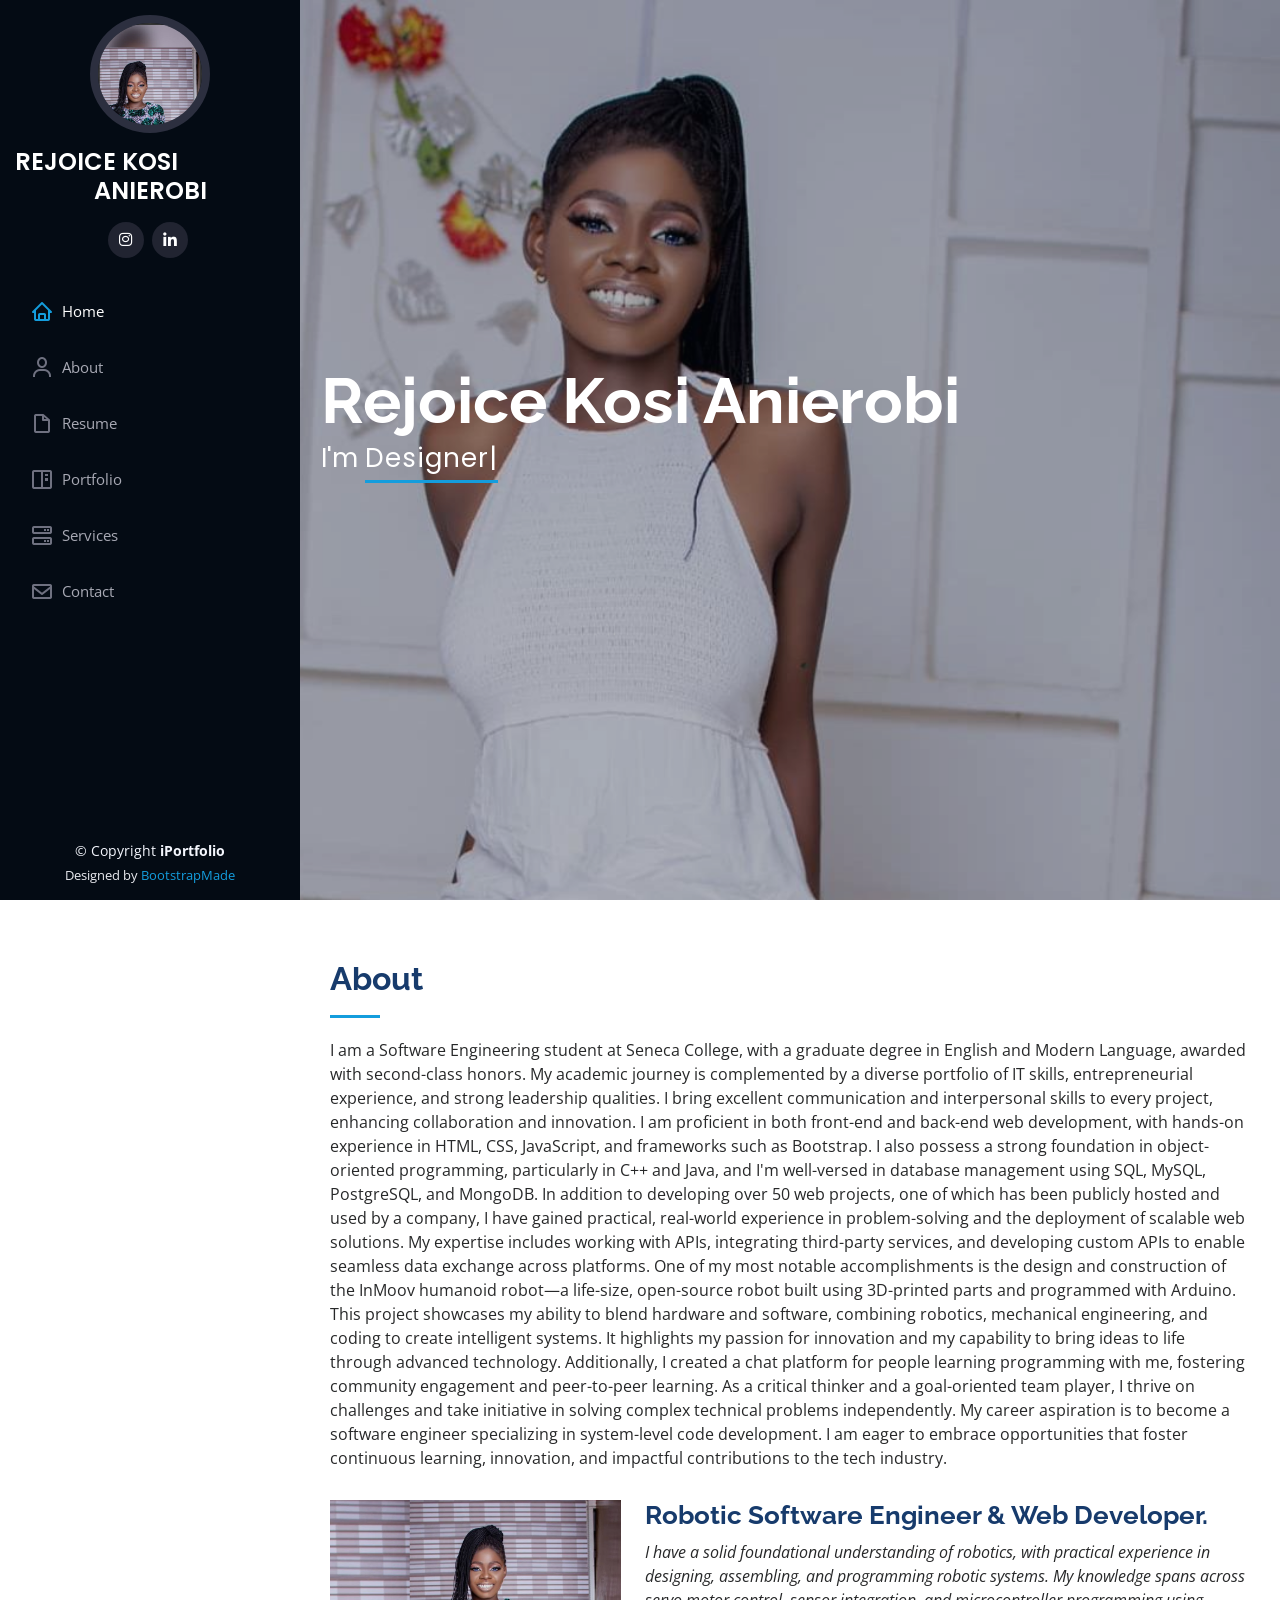
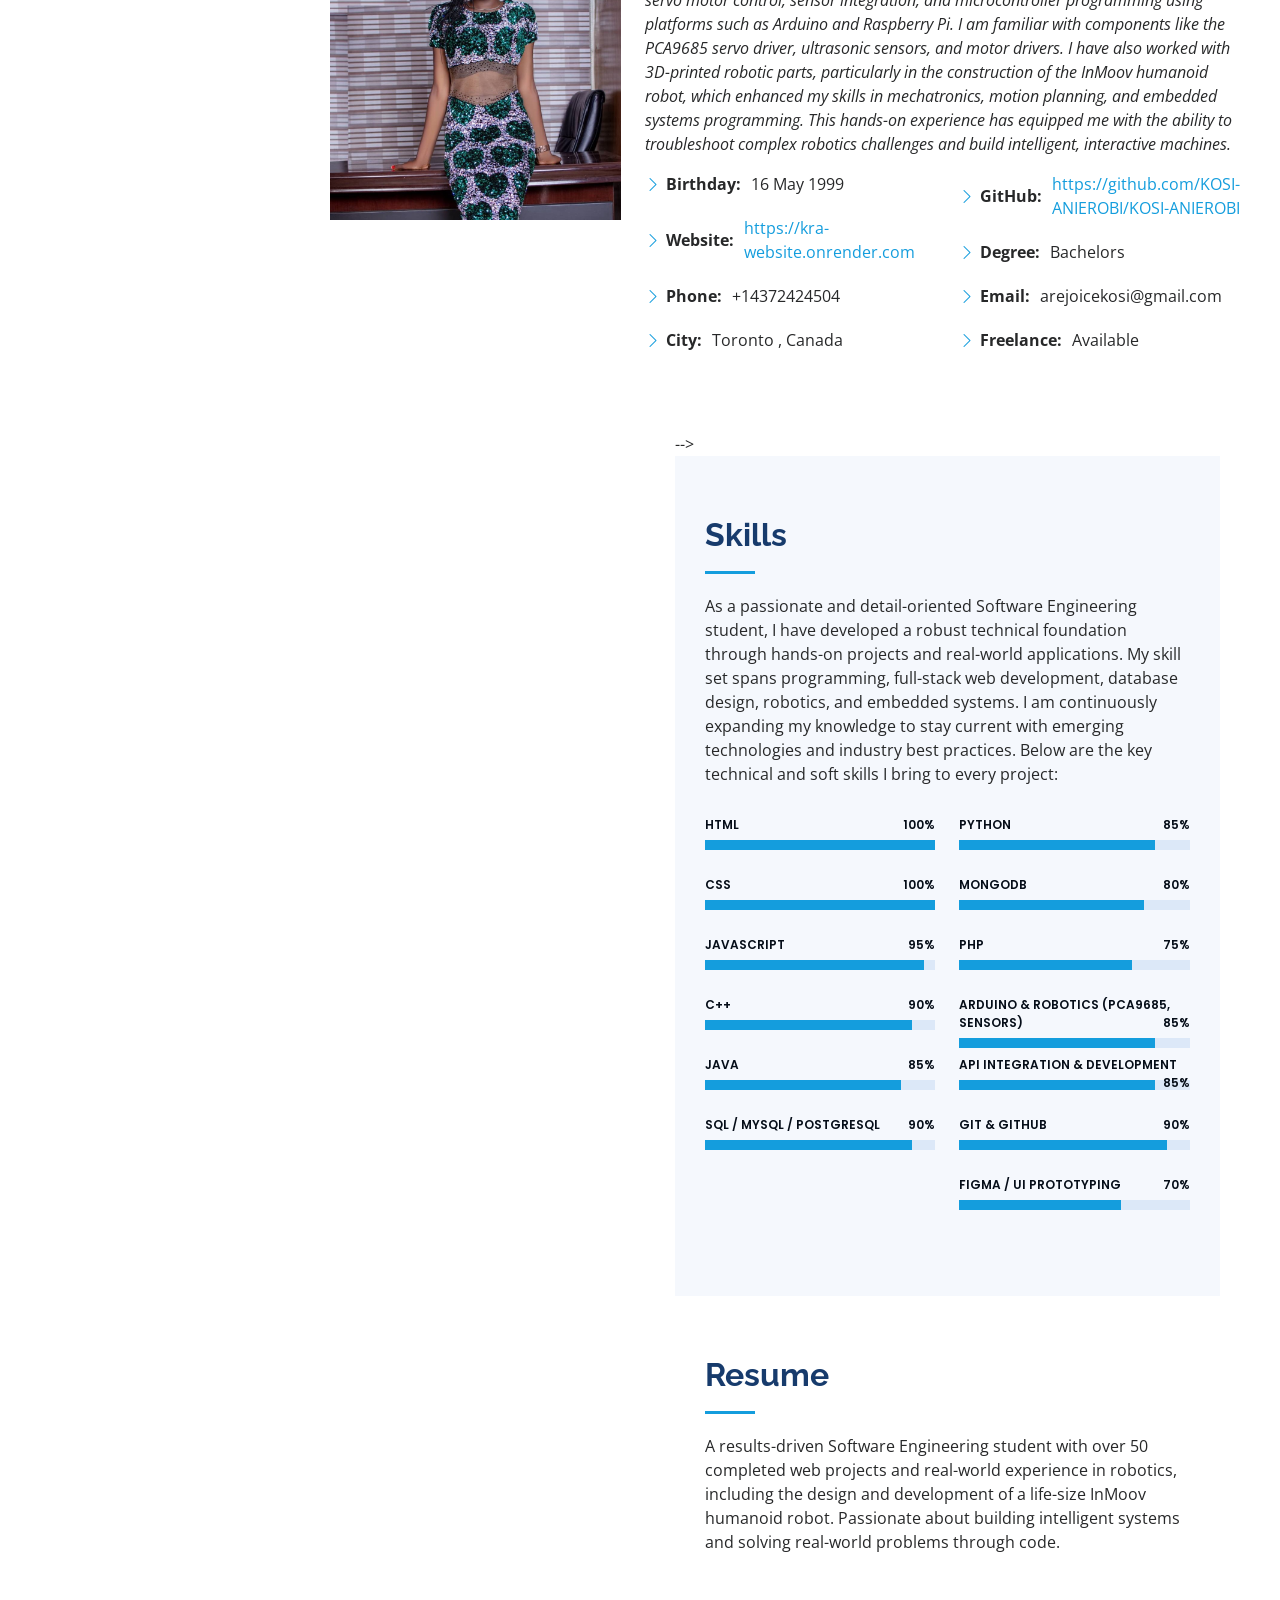
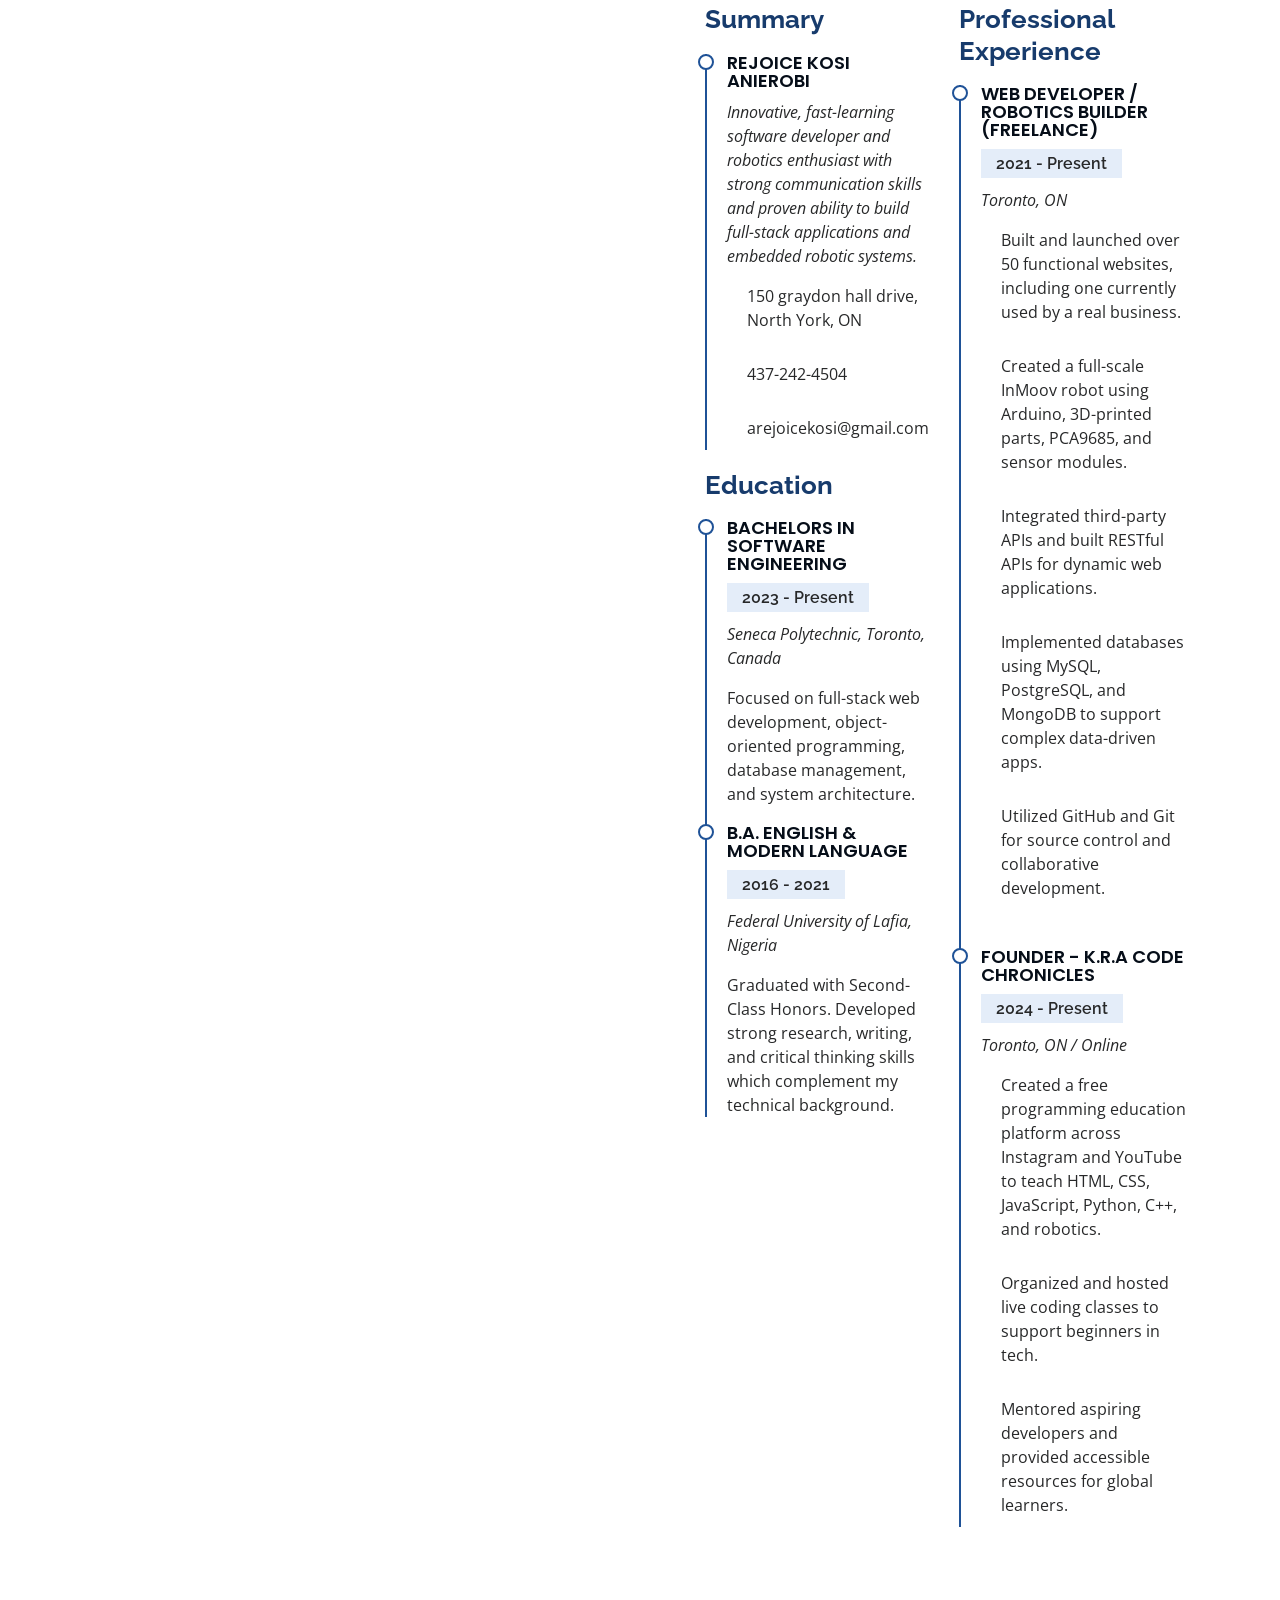
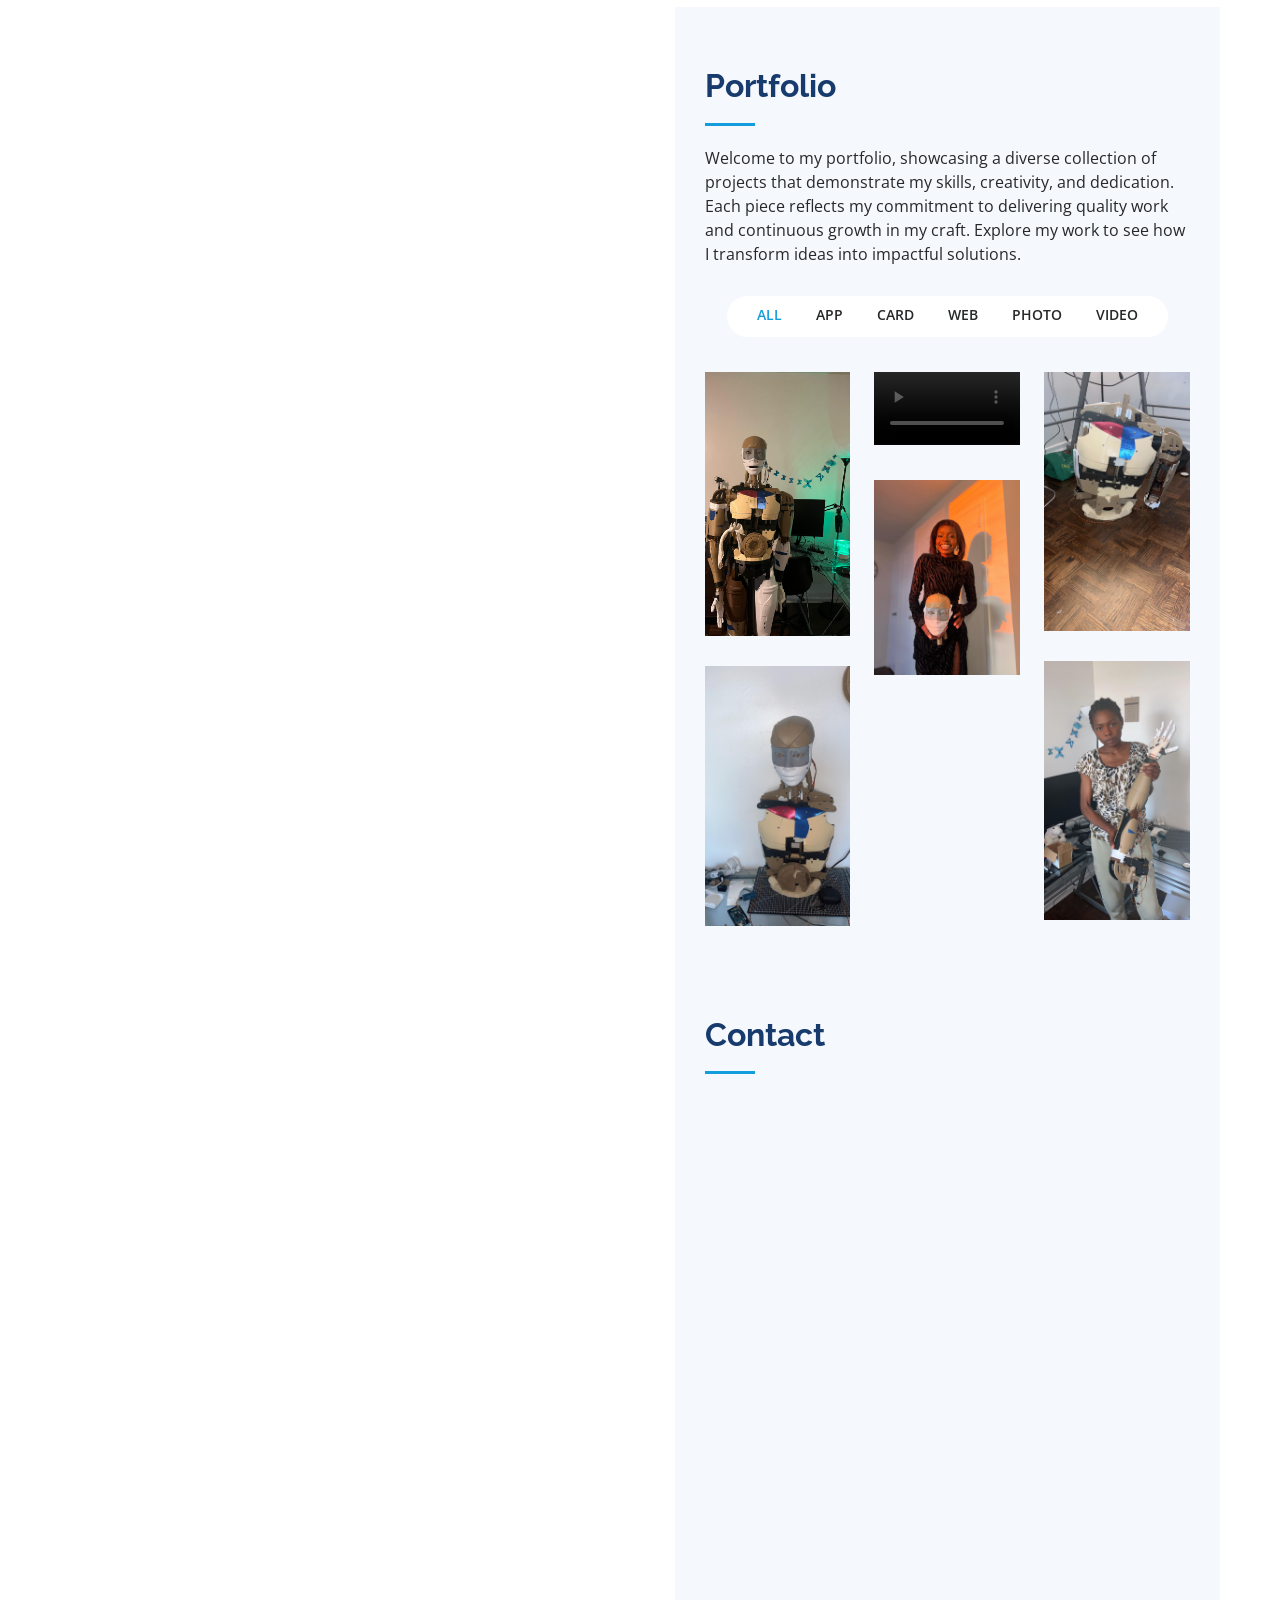
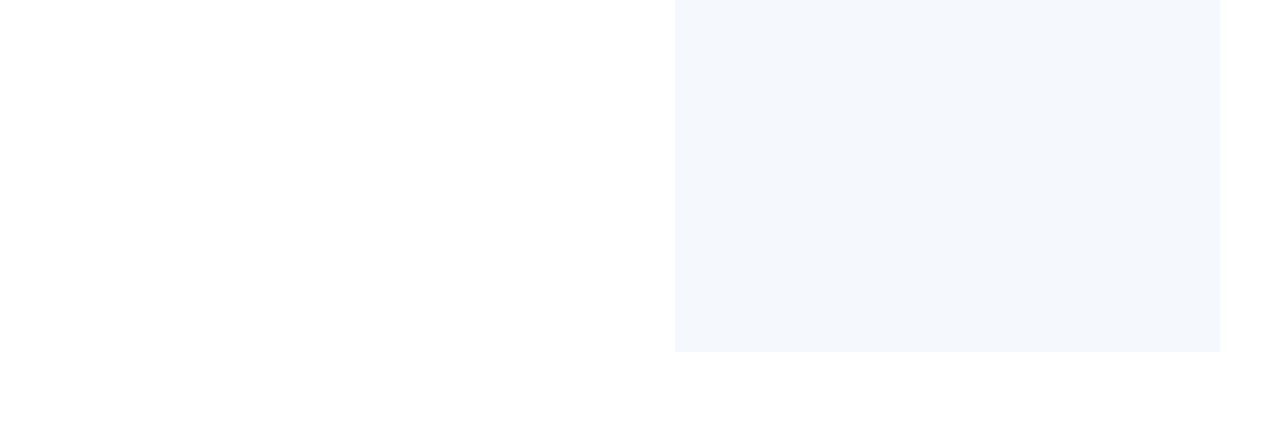
==== commit d2381f1f: "Update index.html" ====
--- a/index.html
+++ b/index.html
@@ -624,36 +624,34 @@
 <iframe src="https://www.google.com/maps/embed?pb=!1m18!1m12!1m3!1d2886.566316120098!2d-79.33277128450001!3d43.75800237911817!2m3!1f0!2f0!3f0!3m2!1i1024!2i768!4f13.1!3m3!1m2!1s0x89d4d33f09a80563%3A0x1a6a0c7abde9ed7b!2s150%20Graydon%20Hall%20Dr%2C%20North%20York%2C%20ON%20M3A%203B2%2C%20Canada!5e0!3m2!1sen!2sca!4v1718308578947!5m2!1sen!2sca" frameborder="0"></iframe>
             </div>
 
-          </div>
-
-          <div class="col-lg-7 mt-5 mt-lg-0 d-flex align-items-stretch">
-            <form action="forms/contact.php" method="post" role="form" class="php-email-form">
-              <div class="row">
-                <div class="form-group col-md-6">
-                  <label for="name">Your Name</label>
-                  <input type="text" name="name" class="form-control" id="name" required>
-                </div>
-                <div class="form-group col-md-6">
-                  <label for="name">Your Email</label>
-                  <input type="email" class="form-control" name="email" id="email" required>
-                </div>
-              </div>
-              <div class="form-group">
-                <label for="name">Subject</label>
-                <input type="text" class="form-control" name="subject" id="subject" required>
-              </div>
-              <div class="form-group">
-                <label for="name">Message</label>
-                <textarea class="form-control" name="message" rows="10" required></textarea>
-              </div>
-              <div class="my-3">
-                <div class="loading">Loading</div>
-                <div class="error-message"></div>
-                <div class="sent-message">Your message has been sent. Thank you!</div>
-              </div>
-              <div class="text-center"><button type="submit">Send Message</button></div>
-            </form>
-          </div>
+         <div class="col-lg-7 mt-5 mt-lg-0 d-flex align-items-stretch">
+  <form action="https://formspree.io/f/mXYZ1234" method="POST" role="form" class="php-email-form">
+    <div class="row">
+      <div class="form-group col-md-6">
+        <label for="name">Your Name</label>
+        <input type="text" name="name" class="form-control" id="name" required>
+      </div>
+      <div class="form-group col-md-6">
+        <label for="email">Your Email</label>
+        <input type="email" class="form-control" name="email" id="email" required>
+      </div>
+    </div>
+    <div class="form-group">
+      <label for="subject">Subject</label>
+      <input type="text" class="form-control" name="subject" id="subject" required>
+    </div>
+    <div class="form-group">
+      <label for="message">Message</label>
+      <textarea class="form-control" name="message" rows="10" required></textarea>
+    </div>
+    <div class="my-3">
+      <div class="loading" style="display: none;">Loading</div>
+      <div class="error-message" style="display: none; color: red;"></div>
+      <div class="sent-message" style="display: none; color: green;">Your message has been sent. Thank you!</div>
+    </div>
+    <div class="text-center"><button type="submit">Send Message</button></div>
+  </form>
+</div>
 
         </div>
 
@@ -696,4 +694,4 @@
 
 </body>
 
-</html>+</html>
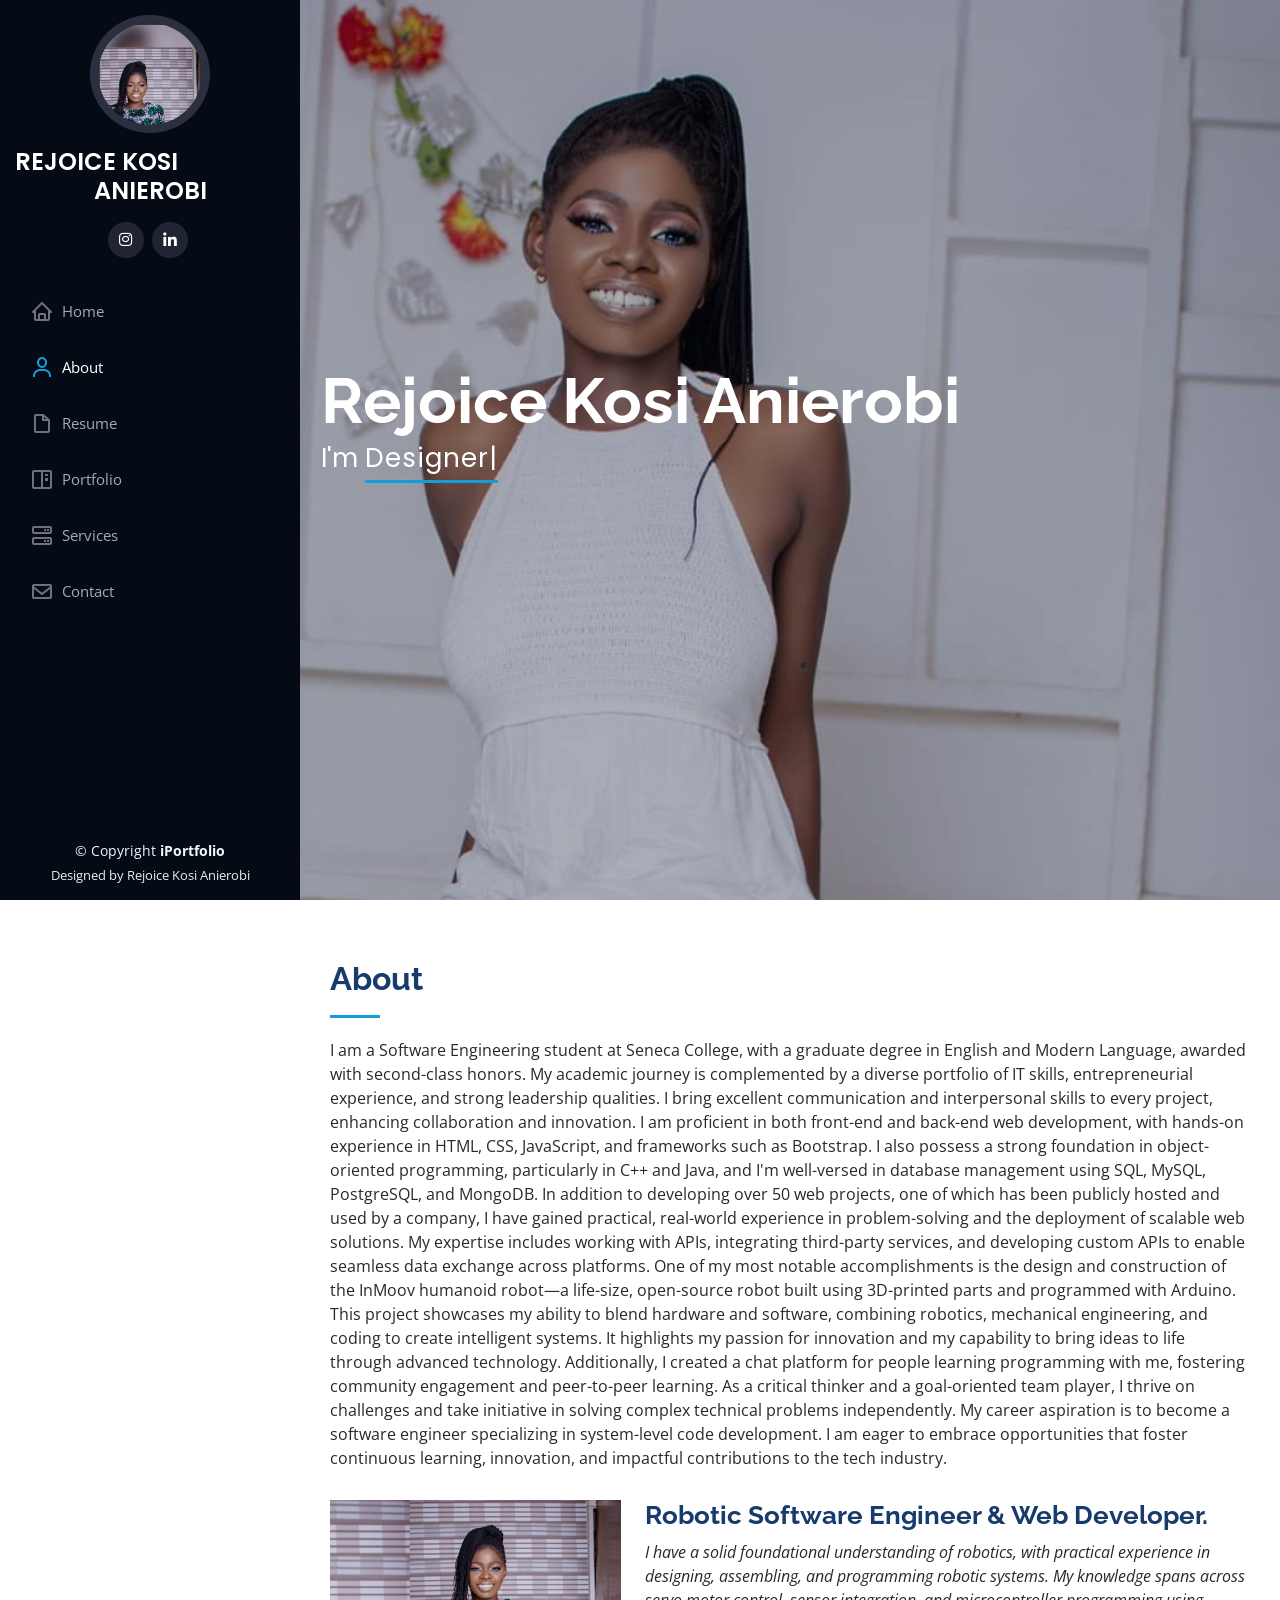
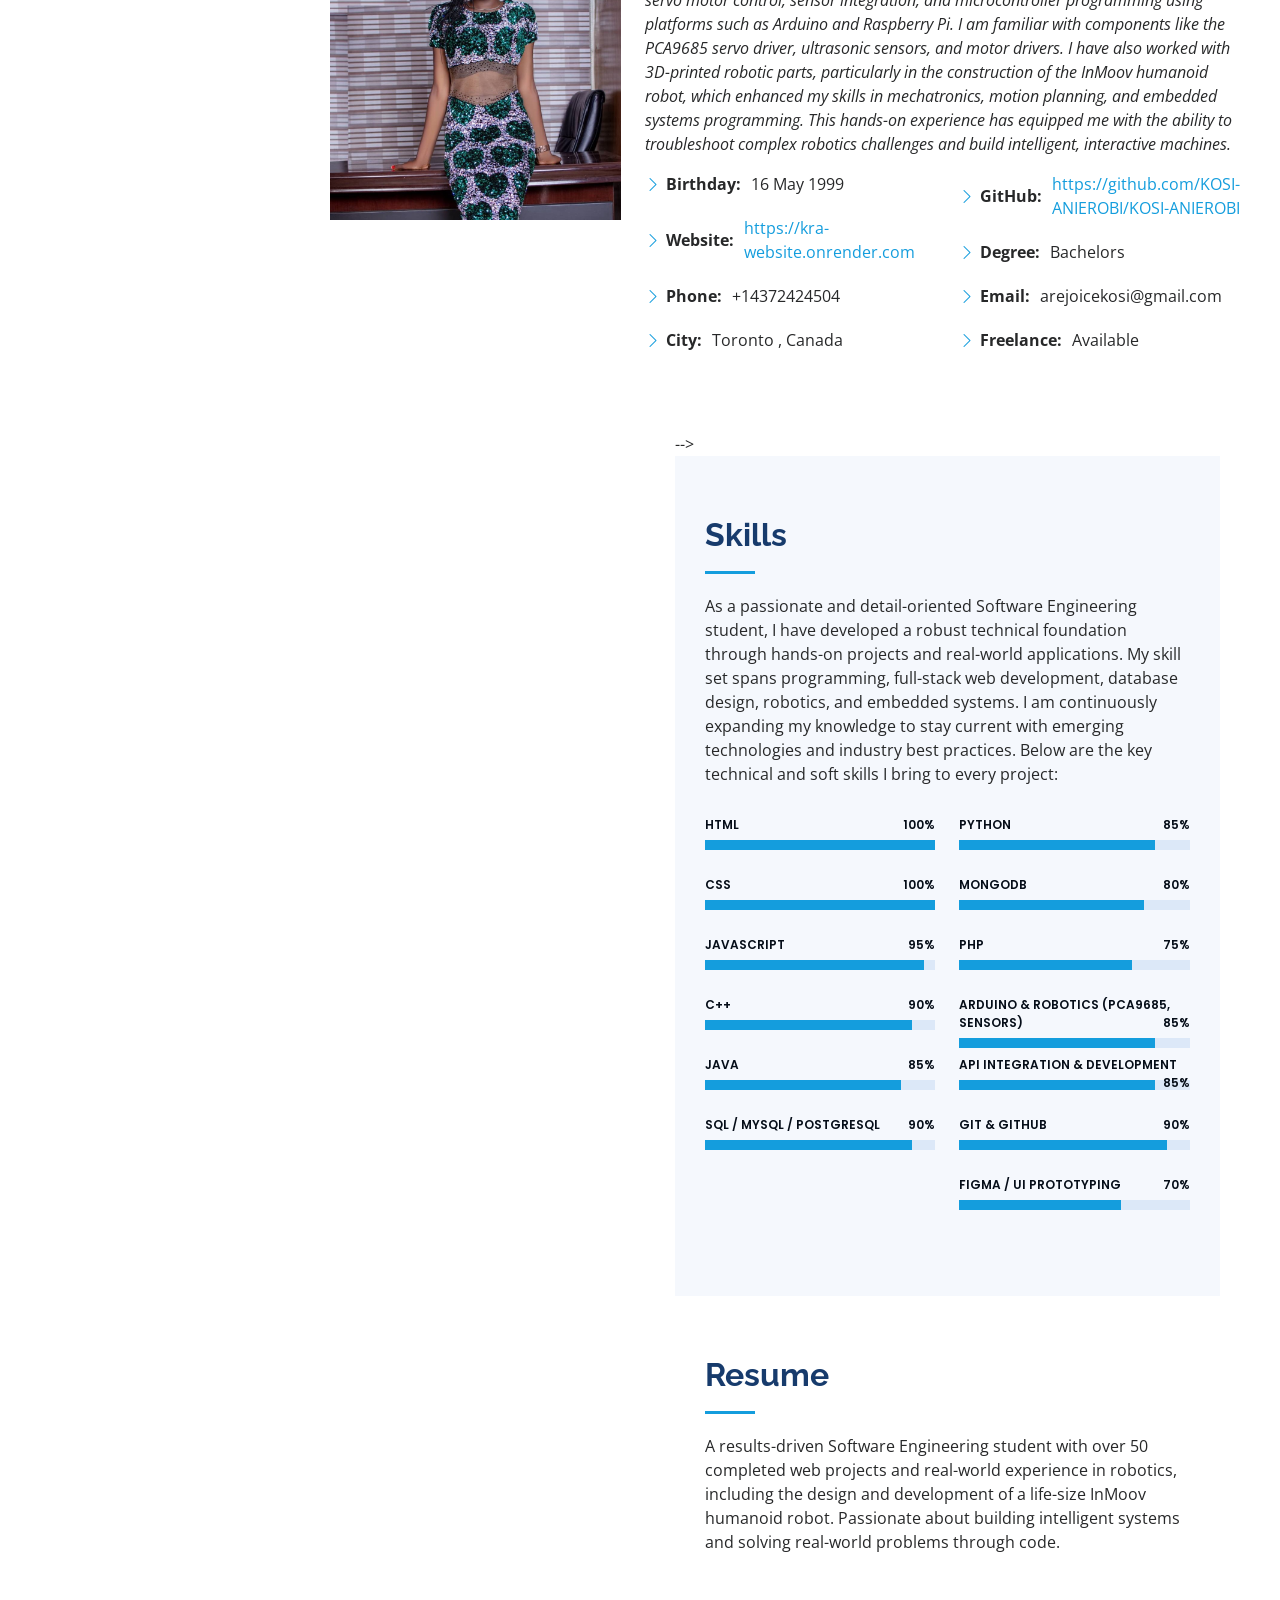
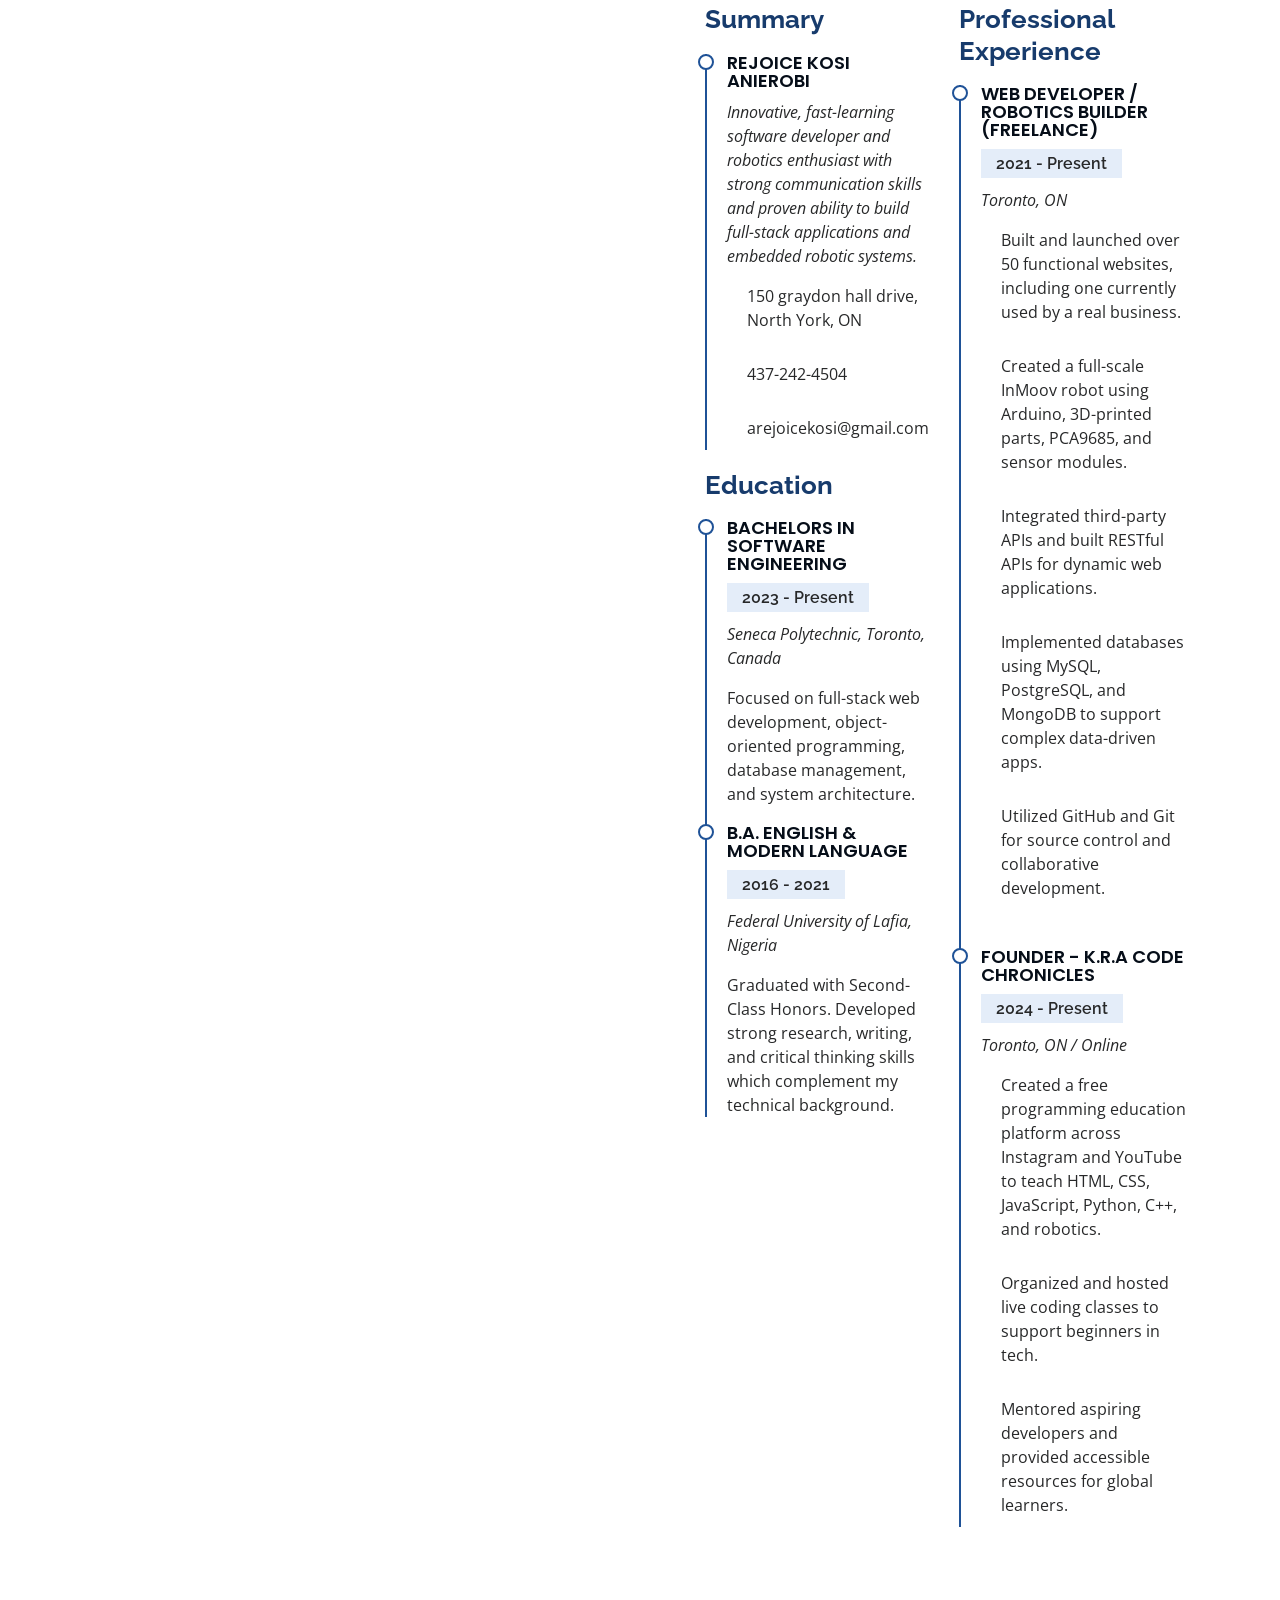
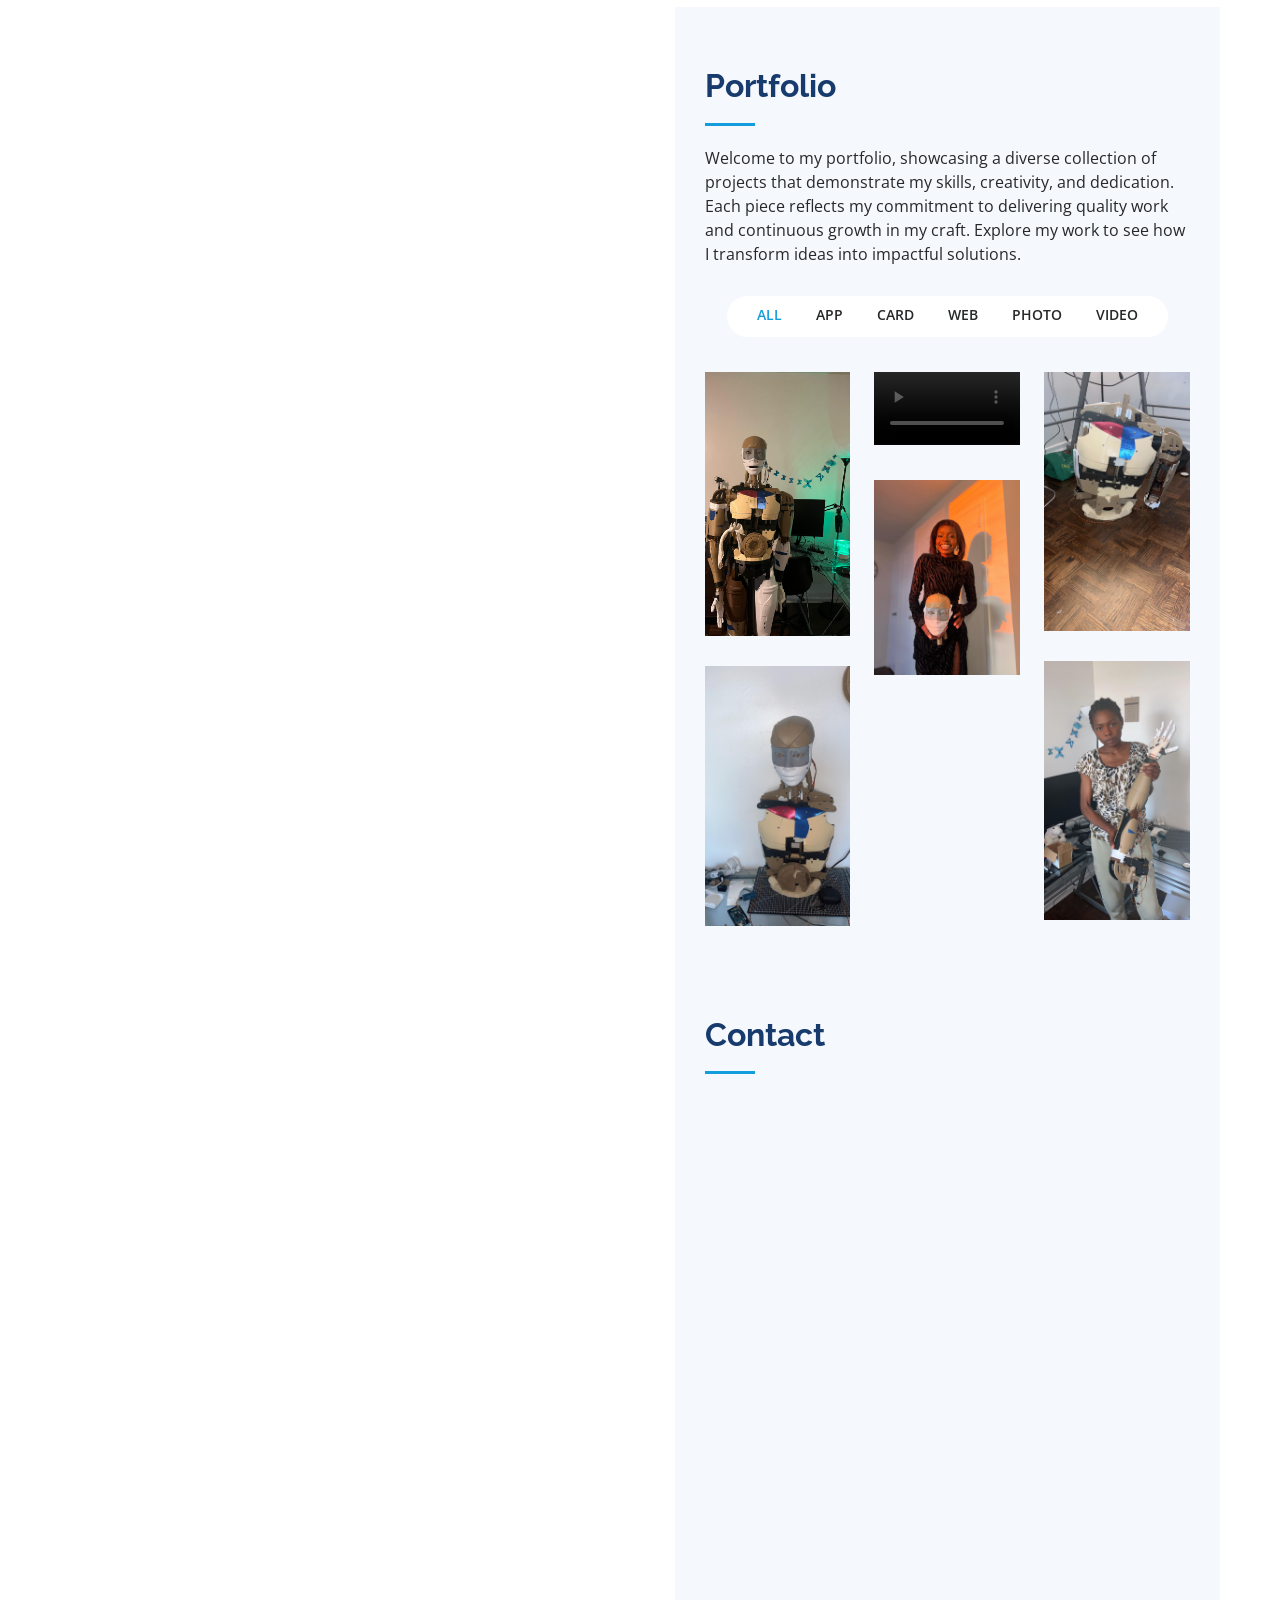
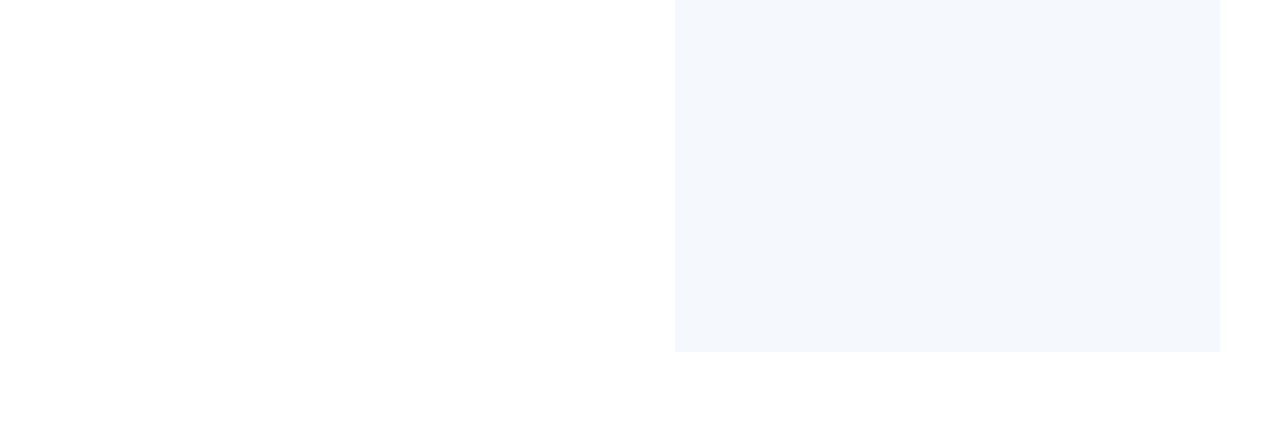
==== commit 525e7a6e: "Update footer designer attribution" ====
--- a/index.html
+++ b/index.html
@@ -671,7 +671,7 @@
         <!-- You can delete the links only if you purchased the pro version. -->
         <!-- Licensing information: https://bootstrapmade.com/license/ -->
         <!-- Purchase the pro version with working PHP/AJAX contact form: https://bootstrapmade.com/iportfolio-bootstrap-portfolio-websites-template/ -->
-        Designed by <a href="https://bootstrapmade.com/">BootstrapMade</a>
+        Designed by <a > Rejoice Kosi Anierobi</a>
       </div>
     </div>
   </footer><!-- End  Footer -->
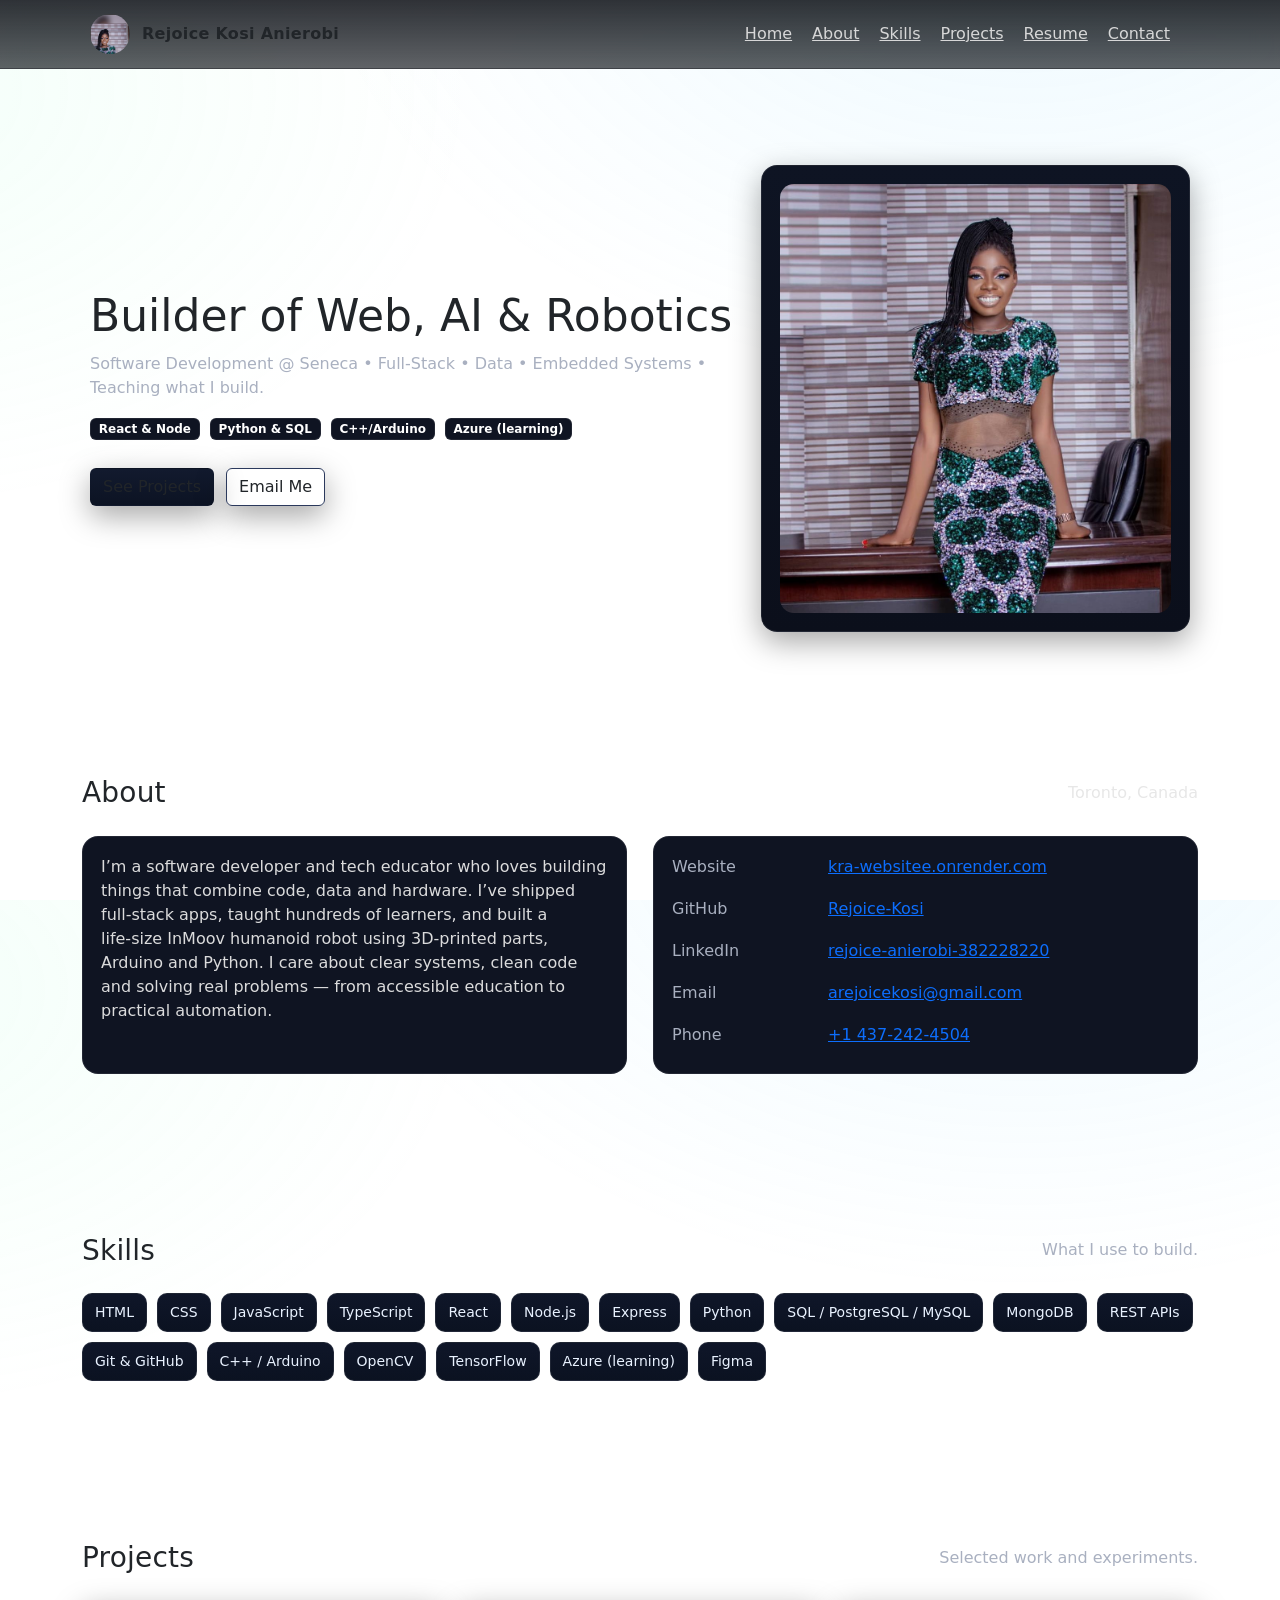
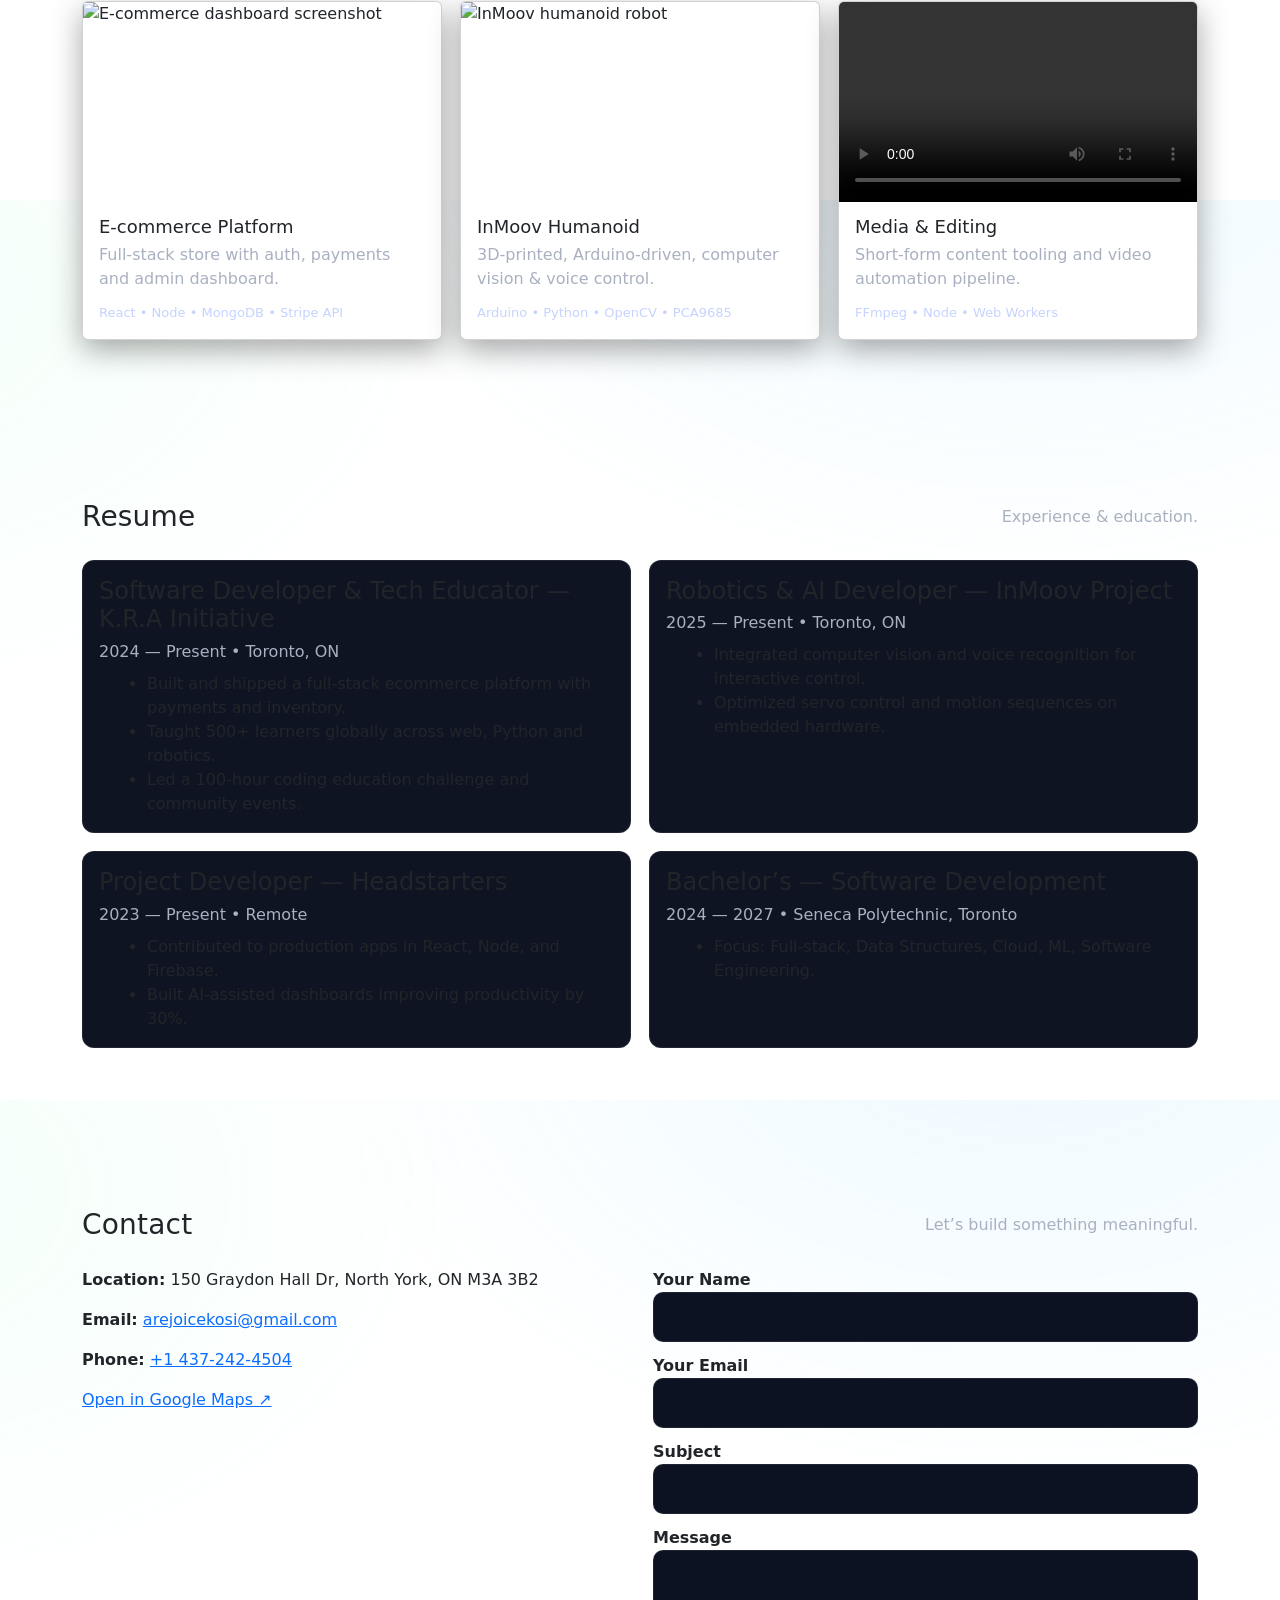
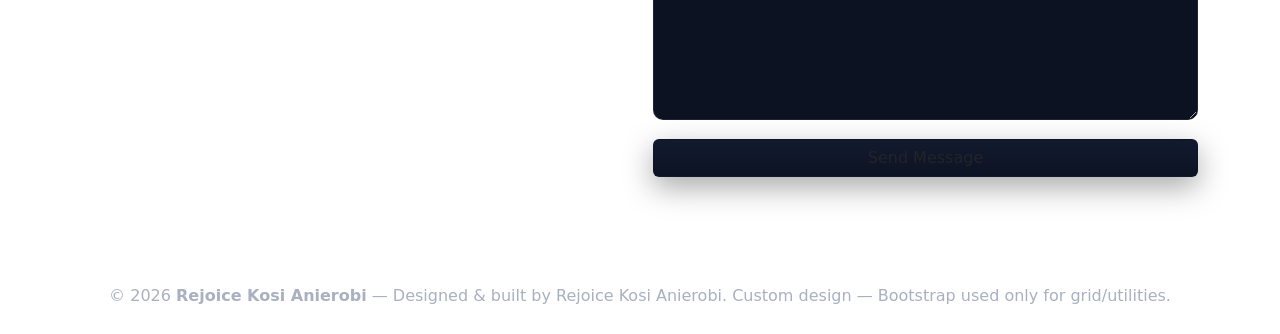
==== commit f781fe2d: "new" ====
--- a/index.html
+++ b/index.html
@@ -1,697 +1,406 @@
 <!DOCTYPE html>
 <html lang="en">
-
 <head>
-  <meta charset="utf-8">
-  <meta content="width=device-width, initial-scale=1.0" name="viewport">
-
-  <title>Rejoice Kosi Anierobi - Index</title>
-  <meta content="" name="description">
-  <meta content="" name="keywords">
-
-  <!-- Favicons -->
-  <link href="assets/img/my-pic.ico" rel="icon">
-  <link href="assets/img/my-pic1.ico" rel="apple-touch-icon">
-
-  <!-- Google Fonts -->
-  <link href="https://fonts.googleapis.com/css?family=Open+Sans:300,300i,400,400i,600,600i,700,700i|Raleway:300,300i,400,400i,500,500i,600,600i,700,700i|Poppins:300,300i,400,400i,500,500i,600,600i,700,700i" rel="stylesheet">
-
-  <!-- Vendor CSS Files -->
-  <link href="assets/vendor/aos/aos.css" rel="stylesheet">
-  <link href="assets/vendor/bootstrap/css/bootstrap.min.css" rel="stylesheet">
-  <link href="assets/vendor/bootstrap-icons/bootstrap-icons.css" rel="stylesheet">
-  <link href="assets/vendor/boxicons/css/boxicons.min.css" rel="stylesheet">
-  <link href="assets/vendor/glightbox/css/glightbox.min.css" rel="stylesheet">
-  <link href="assets/vendor/swiper/swiper-bundle.min.css" rel="stylesheet">
-
-  <!-- Template Main CSS File -->
-  <link href="assets/css/style.css" rel="stylesheet">
-
-  <!-- =======================================================
-  * Template Name: iPortfolio
-  * Template URL: https://bootstrapmade.com/iportfolio-bootstrap-portfolio-websites-template/
-  * Updated: Mar 17 2024 with Bootstrap v5.3.3
-  * Author: BootstrapMade.com
-  * License: https://bootstrapmade.com/license/
-  ======================================================== -->
+  <meta charset="utf-8" />
+  <meta name="viewport" content="width=device-width, initial-scale=1" />
+  <title>Rejoice Kosi Anierobi — Portfolio</title>
+  <meta name="description" content="Rejoice Kosi Anierobi — Software Developer, AI/Robotics & Full‑Stack Engineer. Projects, skills, resume, and contact." />
+  <meta name="author" content="Rejoice Kosi Anierobi" />
+  <link rel="icon" href="assets/img/my-pic.ico" />
+  <link rel="apple-touch-icon" href="assets/img/my-pic1.ico" />
+  <link rel="preconnect" href="https://fonts.googleapis.com">
+  <link rel="preconnect" href="https://fonts.gstatic.com" crossorigin>
+  <link href="https://fonts.googleapis.com/css2?family=Inter:wght@300;400;500;600;700;800&display=swap" rel="stylesheet">
+
+  <!-- Open Graph / Twitter -->
+  <meta property="og:title" content="Rejoice Kosi Anierobi — Portfolio" />
+  <meta property="og:description" content="Software Developer, AI/Robotics & Full‑Stack Engineer." />
+  <meta property="og:type" content="website" />
+  <meta property="og:image" content="assets/img/koko.png" />
+
+  <style>
+    :root {
+      --bg: #0b0e14;
+      --bg-soft: #121725;
+      --text: #e6e6e6;
+      --muted: #a9b0c0;
+      --brand: #6bd1ff;
+      --brand-2: #8cffc7;
+      --card: #0f1422;
+      --stroke: rgba(255,255,255,0.08);
+      --shadow: 0 10px 30px rgba(0,0,0,0.35);
+      --radius: 16px;
+      --radius-sm: 12px;
+      --maxw: 1100px;
+    }
+
+    * { box-sizing: border-box; }
+    html, body { height: 100%; }
+    body {
+      margin: 0;
+      font-family: Inter, system-ui, -apple-system, Segoe UI, Roboto, Arial, "Noto Sans", sans-serif;
+      background: radial-gradient(1200px 800px at 80% -10%, rgba(107,209,255,0.12), transparent 60%),
+                  radial-gradient(1000px 700px at -10% 10%, rgba(140,255,199,0.10), transparent 60%),
+                  var(--bg);
+      color: var(--text);
+      line-height: 1.6;
+    }
+
+    a { color: var(--brand); text-decoration: none; }
+    a:hover { text-decoration: underline; }
+
+    /* Header */
+    header {
+      position: sticky; top: 0; z-index: 50;
+      backdrop-filter: saturate(180%) blur(12px);
+      background: linear-gradient(to bottom, rgba(11,14,20,0.85), rgba(11,14,20,0.65));
+      border-bottom: 1px solid var(--stroke);
+    }
+    .nav {
+      max-width: var(--maxw); margin: 0 auto; padding: 14px 20px;
+      display: flex; align-items: center; justify-content: space-between;
+    }
+    .brand { display: flex; align-items: center; gap: 12px; }
+    .brand img { width: 40px; height: 40px; border-radius: 50%; object-fit: cover; }
+    .brand .title { font-weight: 700; letter-spacing: 0.3px; }
+
+    .nav ul { list-style: none; display: flex; gap: 20px; margin: 0; padding: 0; }
+    .nav a { color: var(--text); font-weight: 500; opacity: 0.9; }
+    .nav a:hover { opacity: 1; }
+
+    .menu-btn { display: none; background: transparent; border: none; color: var(--text); font-size: 26px; }
+
+    /* Sections */
+    section { padding: 80px 20px; }
+    .container { max-width: var(--maxw); margin: 0 auto; }
+    .section-head { display: flex; align-items: center; justify-content: space-between; gap: 16px; margin-bottom: 26px; }
+    .section-head h2 { margin: 0; font-size: 28px; letter-spacing: .2px; }
+    .section-head p { margin: 0; color: var(--muted); }
+
+    /* Hero */
+    .hero { padding: 96px 20px 64px; }
+    .hero-inner { max-width: var(--maxw); margin: 0 auto; display: grid; grid-template-columns: 1.2fr .8fr; gap: 28px; align-items: center; }
+    .hero h1 { font-size: 44px; margin: 0 0 10px; line-height: 1.15; }
+    .hero .subtitle { color: var(--muted); margin-bottom: 16px; }
+    .hero .badges { display:flex; flex-wrap: wrap; gap: 10px; margin: 18px 0 28px; }
+    .badge { border: 1px solid var(--stroke); background: var(--card); padding: 8px 12px; border-radius: 999px; font-size: 14px; color: #d9e6ff; }
+    .cta { display:flex; gap:12px; }
+    .btn { border: 1px solid var(--stroke); background: linear-gradient(180deg, #121a2e, #0c1323); color: #fff; padding: 12px 16px; border-radius: 12px; font-weight: 600; box-shadow: var(--shadow); }
+    .btn.alt { background: transparent; border-color: #2b395c; }
+    .hero-card { background: linear-gradient(180deg, #0e1423, #0b0f1b); border: 1px solid var(--stroke); border-radius: var(--radius); padding: 18px; box-shadow: var(--shadow); }
+    .hero-card img { width: 100%; border-radius: 14px; display:block; }
+
+    /* About */
+    .grid-2 { display: grid; grid-template-columns: 1fr 1fr; gap: 26px; }
+    .about p { color: var(--text); opacity: 0.95; }
+    .about .panel { background: var(--card); border: 1px solid var(--stroke); border-radius: var(--radius); padding: 18px; }
+    .dl { display:grid; grid-template-columns: 140px 1fr; gap: 10px 16px; margin: 0; }
+    .dl dt { color: var(--muted); font-weight: 500; }
+
+    /* Skills */
+    .chips { display:flex; flex-wrap: wrap; gap: 10px; }
+    .chip { background: linear-gradient(180deg, #0f1629, #0b1221); border: 1px solid var(--stroke); color: #e9f2ff; padding: 8px 12px; border-radius: 10px; font-size: 14px; }
+
+    /* Projects */
+    .cards { display:grid; grid-template-columns: repeat(3, 1fr); gap: 18px; }
+    .card { background: var(--card); border:1px solid var(--stroke); border-radius: var(--radius); overflow: hidden; box-shadow: var(--shadow); display:flex; flex-direction: column; }
+    .card img, .card video { width: 100%; height: 200px; object-fit: cover; display:block; }
+    .card .body { padding: 14px 16px 16px; }
+    .card h3 { margin: 0 0 6px; font-size: 18px; }
+    .card p { margin: 0 0 12px; color: var(--muted); }
+    .card .meta { font-size: 13px; color: #c5d3ff; }
+
+    /* Resume */
+    .resume-grid { display:grid; grid-template-columns: 1fr 1fr; gap: 18px; }
+    .resume-item { background: var(--card); border:1px solid var(--stroke); border-radius: var(--radius-sm); padding: 16px; }
+    .resume-item h4 { margin: 0 0 6px; }
+    .resume-item .sub { color: var(--muted); margin-bottom: 8px; }
+    .resume-item ul { margin: 8px 0 0 16px; }
+
+    /* Contact */
+    form { display:grid; gap: 12px; }
+    input, textarea {
+      width: 100%;
+      background: #0c1222;
+      color: var(--text);
+      border: 1px solid var(--stroke);
+      border-radius: 10px;
+      padding: 12px 14px;
+      font: inherit;
+    }
+    label { font-weight: 600; }
+
+    .footer { border-top:1px solid var(--stroke); padding: 26px 20px; color: var(--muted); text-align:center; }
+
+    /* Responsive */
+    @media (max-width: 950px) {
+      .hero-inner { grid-template-columns: 1fr; }
+      .grid-2 { grid-template-columns: 1fr; }
+      .cards { grid-template-columns: 1fr 1fr; }
+      .resume-grid { grid-template-columns: 1fr; }
+    }
+    @media (max-width: 700px) {
+      .menu-btn { display: block; }
+      .nav ul { position: absolute; right: 16px; top: 58px; background: var(--card); border:1px solid var(--stroke); border-radius: 12px; padding: 10px; gap: 0; flex-direction: column; display: none; }
+      .nav ul.open { display: flex; }
+      .cards { grid-template-columns: 1fr; }
+      .hero h1 { font-size: 34px; }
+    }
+  </style>
+
+  <script type="application/ld+json">
+  {
+    "@context": "https://schema.org",
+    "@type": "Person",
+    "name": "Rejoice Kosi Anierobi",
+    "jobTitle": "Software Developer & Tech Educator",
+    "url": "https://kra-websitee.onrender.com",
+    "sameAs": [
+      "https://www.linkedin.com/in/rejoice-anierobi-382228220",
+      "https://github.com/Rejoice-Kosi"
+    ]
+  }
+  </script>
+  <!-- Bootstrap (for grid/utilities only; custom design by Rejoice) -->
+  <link href="https://cdn.jsdelivr.net/npm/bootstrap@5.3.3/dist/css/bootstrap.min.css" rel="stylesheet" integrity="sha384-QWTKZyjpPEjISv5WaRU9OFeRpok6YctnYmDr5pNlyT2bRjXh0JMhjY6hW+ALEwIH" crossorigin="anonymous">
 </head>
-
 <body>
-
-  <!-- ======= Mobile nav toggle button ======= -->
-  <i class="bi bi-list mobile-nav-toggle d-xl-none"></i>
-
-  <!-- ======= Header ======= -->
-  <header id="header">
-    <div class="d-flex flex-column">
-
-      <div class="profile">
-        <img src="assets/img/koko.png" alt="" class="img-fluid rounded-circle">
-        <h1 class="text-light"><a href="index.html">REJOICE KOSI ANIEROBI</a></h1>
-        <div class="social-links mt-3 text-center">
-          <!-- <a href="#" class="twitter"><i class="bx bxl-twitter"></i></a>
-          <a href="#" class="facebook"><i class="bx bxl-facebook"></i></a> -->
-  <a href="https://www.instagram.com/k.r.a_code_chronicles?igsh=M2FwMGoyY3lwazU%3D&utm_source=qr" class="instagram" target="_blank" rel="noopener noreferrer"><i class="bx bxl-instagram"></i></a>
-          <!-- <a href="#" class="google-plus"><i class="bx bxl-skype"></i></a> -->
-  <a href="https://www.linkedin.com/in/anierobi-rejoice-kosi-382228220" class="linkedin" target="_blank" rel="noopener noreferrer"><i class="bx bxl-linkedin"></i></a>
-        </div>
-      </div>
-
-      <nav id="navbar" class="nav-menu navbar">
-        <ul>
-          <li><a href="#hero" class="nav-link scrollto active"><i class="bx bx-home"></i> <span>Home</span></a></li>
-          <li><a href="#about" class="nav-link scrollto"><i class="bx bx-user"></i> <span>About</span></a></li>
-          <li><a href="#resume" class="nav-link scrollto"><i class="bx bx-file-blank"></i> <span>Resume</span></a></li>
-          <li><a href="#portfolio" class="nav-link scrollto"><i class="bx bx-book-content"></i> <span>Portfolio</span></a></li>
-          <li><a href="#services" class="nav-link scrollto"><i class="bx bx-server"></i> <span>Services</span></a></li>
-          <li><a href="#contact" class="nav-link scrollto"><i class="bx bx-envelope"></i> <span>Contact</span></a></li>
-        </ul>
-      </nav><!-- .nav-menu -->
-    </div>
-  </header><!-- End Header -->
-
-  <!-- ======= Hero Section ======= -->
-  <section id="hero" class="d-flex flex-column justify-content-center align-items-center">
-    <div class="hero-container" data-aos="fade-in">
-      <h1>Rejoice Kosi Anierobi</h1>
-      <p>I'm <span class="typed" data-typed-items="Designer, Developer, Freelancer, Software Engineering Student,An English Teacher "></span></p>
-    </div>
-  </section><!-- End Hero -->
-
-  <main id="main">
-
-    <!-- ======= About Section ======= -->
+  <header>
+    <nav class="nav" aria-label="Primary">
+      <div class="brand">
+        <img src="assets/img/koko.png" alt="Portrait of Rejoice Kosi Anierobi"/>
+        <div class="title">Rejoice Kosi Anierobi</div>
+      </div>
+      <button class="menu-btn" aria-label="Open menu" aria-expanded="false" id="menuBtn">☰</button>
+      <ul id="menu">
+        <li><a href="#home">Home</a></li>
+        <li><a href="#about">About</a></li>
+        <li><a href="#skills">Skills</a></li>
+        <li><a href="#projects">Projects</a></li>
+        <li><a href="#resume">Resume</a></li>
+        <li><a href="#contact">Contact</a></li>
+      </ul>
+    </nav>
+  </header>
+
+  <main>
+    <!-- Hero -->
+    <section id="home" class="hero">
+      <div class="hero-inner">
+        <div>
+          <h1>Builder of Web, AI & Robotics</h1>
+          <p class="subtitle">Software Development @ Seneca • Full‑Stack • Data • Embedded Systems • Teaching what I build.</p>
+          <div class="badges">
+            <span class="badge">React & Node</span>
+            <span class="badge">Python & SQL</span>
+            <span class="badge">C++/Arduino</span>
+            <span class="badge">Azure (learning)</span>
+          </div>
+          <div class="cta">
+            <a class="btn" href="#projects">See Projects</a>
+            <a class="btn alt" href="mailto:arejoicekosi@gmail.com">Email Me</a>
+          </div>
+        </div>
+        <aside class="hero-card">
+          <img src="assets/img/koko2.jpg" alt="Rejoice working on robotics and code"/>
+        </aside>
+      </div>
+    </section>
+
+    <!-- About -->
     <section id="about" class="about">
       <div class="container">
-
-        <div class="section-title">
+        <div class="section-head">
           <h2>About</h2>
-          <p>I am a Software Engineering student at Seneca College, with a graduate degree in English and Modern Language, awarded with second-class honors. My academic journey is complemented by a diverse portfolio of IT skills, entrepreneurial experience, and strong leadership qualities. I bring excellent communication and interpersonal skills to every project, enhancing collaboration and innovation. I am proficient in both front-end and back-end web development, with hands-on experience in HTML, CSS, JavaScript, and frameworks such as Bootstrap. I also possess a strong foundation in object-oriented programming, particularly in C++ and Java, and I'm well-versed in database management using SQL, MySQL, PostgreSQL, and MongoDB. In addition to developing over 50 web projects, one of which has been publicly hosted and used by a company, I have gained practical, real-world experience in problem-solving and the deployment of scalable web solutions. My expertise includes working with APIs, integrating third-party services, and developing custom APIs to enable seamless data exchange across platforms. One of my most notable accomplishments is the design and construction of the InMoov humanoid robot—a life-size, open-source robot built using 3D-printed parts and programmed with Arduino. This project showcases my ability to blend hardware and software, combining robotics, mechanical engineering, and coding to create intelligent systems. It highlights my passion for innovation and my capability to bring ideas to life through advanced technology. Additionally, I created a chat platform for people learning programming with me, fostering community engagement and peer-to-peer learning. As a critical thinker and a goal-oriented team player, I thrive on challenges and take initiative in solving complex technical problems independently. My career aspiration is to become a software engineer specializing in system-level code development. I am eager to embrace opportunities that foster continuous learning, innovation, and impactful contributions to the tech industry.</p>
-        </div>
-
-        <div class="row">
-          <div class="col-lg-4" data-aos="fade-right">
-            <img src="assets/img/koko2.jpg" class="img-fluid" alt="">
-          </div>
-          <div class="col-lg-8 pt-4 pt-lg-0 content" data-aos="fade-left">
-            <h3> Robotic Software Engineer &amp; Web Developer.</h3>
-            <p class="fst-italic">
-              I have a solid foundational understanding of robotics, with practical experience in designing, assembling, and programming robotic systems. My knowledge spans across servo motor control, sensor integration, and microcontroller programming using platforms such as Arduino and Raspberry Pi. I am familiar with components like the PCA9685 servo driver, ultrasonic sensors, and motor drivers. I have also worked with 3D-printed robotic parts, particularly in the construction of the InMoov humanoid robot, which enhanced my skills in mechatronics, motion planning, and embedded systems programming.
-               This hands-on experience has equipped me with the ability to troubleshoot complex robotics challenges and build intelligent, interactive machines.
+          <p>Toronto, Canada</p>
+        </div>
+        <div class="grid-2">
+          <div class="panel">
+            <p>
+              I’m a software developer and tech educator who loves building things that combine code, data and hardware. I’ve shipped full‑stack apps, taught hundreds of learners, and built a life‑size InMoov humanoid robot using 3D‑printed parts, Arduino and Python. I care about clear systems, clean code and solving real problems — from accessible education to practical automation.
             </p>
-            <div class="row">
-              <div class="col-lg-6">
-                <ul>
-                  <li><i class="bi bi-chevron-right"></i> <strong>Birthday:</strong> <span>16 May 1999</span></li>
-                 <li><i class="bi bi-chevron-right"></i> <strong>Website:</strong> <a href="https://kra-website.onrender.com" target="_blank">https://kra-website.onrender.com</a></li>
-                  <li><i class="bi bi-chevron-right"></i> <strong>Phone:</strong> <span>+14372424504</span></li>
-                  <li><i class="bi bi-chevron-right"></i> <strong>City:</strong> <span>Toronto , Canada</span></li>
-                </ul>
-              </div>
-              <div class="col-lg-6">
-                <ul>
-                   <li><i class="bi bi-chevron-right"></i> <strong>GitHub:</strong> <a href="https://github.com/KOSI-ANIEROBI/KOSI-ANIEROBI" target="_blank">https://github.com/KOSI-ANIEROBI/KOSI-ANIEROBI</a></li>
-                  <li><i class="bi bi-chevron-right"></i> <strong>Degree:</strong> <span>Bachelors</span></li>
-                  <li><i class="bi bi-chevron-right"></i> <strong>Email:</strong> <span>arejoicekosi@gmail.com</span></li>
-                  <li><i class="bi bi-chevron-right"></i> <strong>Freelance:</strong> <span>Available</span></li>
-                </ul>
-              </div>
-            <!-- </div>
-            <p>
-              Officiis eligendi itaque labore et dolorum mollitia officiis optio vero. Quisquam sunt adipisci omnis et ut. Nulla accusantium dolor incidunt officia tempore. Et eius omnis.
-              Cupiditate ut dicta maxime officiis quidem quia. Sed et consectetur qui quia repellendus itaque neque. Aliquid amet quidem ut quaerat cupiditate. Ab et eum qui repellendus omnis culpa magni laudantium dolores.
-            </p>
-          </div>
-        </div>
-
-      </div>
-    </section><!-- End About Section -->
-
-    <!-- ======= Facts Section ======= -->
-    <section id="facts" class="facts">
+          </div>
+          <div class="panel">
+            <dl class="dl">
+              <dt>Website</dt><dd><a href="https://kra-websitee.onrender.com" target="_blank" rel="noopener">kra-websitee.onrender.com</a></dd>
+              <dt>GitHub</dt><dd><a href="https://github.com/Rejoice-Kosi" target="_blank" rel="noopener">Rejoice-Kosi</a></dd>
+              <dt>LinkedIn</dt><dd><a href="https://www.linkedin.com/in/rejoice-anierobi-382228220" target="_blank" rel="noopener">rejoice-anierobi-382228220</a></dd>
+              <dt>Email</dt><dd><a href="mailto:arejoicekosi@gmail.com">arejoicekosi@gmail.com</a></dd>
+              <dt>Phone</dt><dd><a href="tel:+14372424504">+1 437‑242‑4504</a></dd>
+            </dl>
+          </div>
+        </div>
+      </div>
+    </section>
+
+    <!-- Skills -->
+    <section id="skills" class="skills">
       <div class="container">
-
-        <!-- <div class="section-title">
-          <h2>Facts</h2>
-          <p>Magnam dolores commodi suscipit. Necessitatibus eius consequatur ex aliquid fuga eum quidem. Sit sint consectetur velit. Quisquam quos quisquam cupiditate. Et nemo qui impedit suscipit alias ea. Quia fugiat sit in iste officiis commodi quidem hic quas.</p>
-        </div>
-
-        <div class="row no-gutters">
-
-          <div class="col-lg-3 col-md-6 d-md-flex align-items-md-stretch" data-aos="fade-up">
-            <div class="count-box">
-              <i class="bi bi-emoji-smile"></i>
-              <span data-purecounter-start="0" data-purecounter-end="232" data-purecounter-duration="1" class="purecounter"></span>
-              <p><strong>Happy Clients</strong> consequuntur quae</p>
+        <div class="section-head">
+          <h2>Skills</h2>
+          <p>What I use to build.</p>
+        </div>
+        <div class="chips">
+          <span class="chip">HTML</span>
+          <span class="chip">CSS</span>
+          <span class="chip">JavaScript</span>
+          <span class="chip">TypeScript</span>
+          <span class="chip">React</span>
+          <span class="chip">Node.js</span>
+          <span class="chip">Express</span>
+          <span class="chip">Python</span>
+          <span class="chip">SQL / PostgreSQL / MySQL</span>
+          <span class="chip">MongoDB</span>
+          <span class="chip">REST APIs</span>
+          <span class="chip">Git & GitHub</span>
+          <span class="chip">C++ / Arduino</span>
+          <span class="chip">OpenCV</span>
+          <span class="chip">TensorFlow</span>
+          <span class="chip">Azure (learning)</span>
+          <span class="chip">Figma</span>
+        </div>
+      </div>
+    </section>
+
+    <!-- Projects -->
+    <section id="projects" class="projects">
+      <div class="container">
+        <div class="section-head">
+          <h2>Projects</h2>
+          <p>Selected work and experiments.</p>
+        </div>
+        <div class="cards">
+          <article class="card">
+            <img src="assets/img/portfolio/ecommerce-cover.jpg" alt="E‑commerce dashboard screenshot"/>
+            <div class="body">
+              <h3>E‑commerce Platform</h3>
+              <p>Full‑stack store with auth, payments and admin dashboard.</p>
+              <div class="meta">React • Node • MongoDB • Stripe API</div>
             </div>
-          </div>
-
-          <div class="col-lg-3 col-md-6 d-md-flex align-items-md-stretch" data-aos="fade-up" data-aos-delay="100">
-            <div class="count-box">
-              <i class="bi bi-journal-richtext"></i>
-              <span data-purecounter-start="0" data-purecounter-end="521" data-purecounter-duration="1" class="purecounter"></span>
-              <p><strong>Projects</strong> adipisci atque cum quia aut</p>
+          </article>
+          <article class="card">
+            <img src="assets/img/portfolio/robotics-cover.jpg" alt="InMoov humanoid robot"/>
+            <div class="body">
+              <h3>InMoov Humanoid</h3>
+              <p>3D‑printed, Arduino‑driven, computer vision & voice control.</p>
+              <div class="meta">Arduino • Python • OpenCV • PCA9685</div>
             </div>
-          </div>
-
-          <div class="col-lg-3 col-md-6 d-md-flex align-items-md-stretch" data-aos="fade-up" data-aos-delay="200">
-            <div class="count-box">
-              <i class="bi bi-headset"></i>
-              <span data-purecounter-start="0" data-purecounter-end="1453" data-purecounter-duration="1" class="purecounter"></span>
-              <p><strong>Hours Of Support</strong> aut commodi quaerat</p>
+          </article>
+          <article class="card">
+            <video src="assets/img/portfolio/uche  21 .mp4" controls preload="metadata"></video>
+            <div class="body">
+              <h3>Media & Editing</h3>
+              <p>Short‑form content tooling and video automation pipeline.</p>
+              <div class="meta">FFmpeg • Node • Web Workers</div>
             </div>
-          </div>
-
-          <div class="col-lg-3 col-md-6 d-md-flex align-items-md-stretch" data-aos="fade-up" data-aos-delay="300">
-            <div class="count-box">
-              <i class="bi bi-people"></i>
-              <span data-purecounter-start="0" data-purecounter-end="32" data-purecounter-duration="1" class="purecounter"></span>
-              <p><strong>Hard Workers</strong> rerum asperiores dolor</p>
-            </div>
-          </div>
-
-        </div>
-
-      </div>
-    </section>End Facts Section --> -->
-
-    <!-- ======= Skills Section ======= -->
-    <section id="skills" class="skills section-bg">
+          </article>
+        </div>
+      </div>
+    </section>
+
+    <!-- Resume -->
+    <section id="resume" class="resume">
       <div class="container">
-
-        <div class="section-title">
-          <h2>Skills</h2>
-          <p>As a passionate and detail-oriented Software Engineering student, I have developed a robust technical foundation through hands-on projects and real-world applications. My skill set spans programming, full-stack web development, database design, robotics, and embedded systems. I am continuously expanding my knowledge to stay current with emerging technologies and industry best practices. Below are the key technical and soft skills I bring to every project:</p>
-        </div>
-
-       <div class="row skills-content">
-
-  <div class="col-lg-6" data-aos="fade-up">
-
-    <div class="progress">
-      <span class="skill">HTML <i class="val">100%</i></span>
-      <div class="progress-bar-wrap">
-        <div class="progress-bar" role="progressbar" aria-valuenow="100" aria-valuemin="0" aria-valuemax="100"></div>
-      </div>
-    </div>
-
-    <div class="progress">
-      <span class="skill">CSS <i class="val">100%</i></span>
-      <div class="progress-bar-wrap">
-        <div class="progress-bar" role="progressbar" aria-valuenow="100" aria-valuemin="0" aria-valuemax="100"></div>
-      </div>
-    </div>
-
-    <div class="progress">
-      <span class="skill">JavaScript <i class="val">95%</i></span>
-      <div class="progress-bar-wrap">
-        <div class="progress-bar" role="progressbar" aria-valuenow="95" aria-valuemin="0" aria-valuemax="100"></div>
-      </div>
-    </div>
-
-    <div class="progress">
-      <span class="skill">C++ <i class="val">90%</i></span>
-      <div class="progress-bar-wrap">
-        <div class="progress-bar" role="progressbar" aria-valuenow="90" aria-valuemin="0" aria-valuemax="100"></div>
-      </div>
-    </div>
-
-    <div class="progress">
-      <span class="skill">Java <i class="val">85%</i></span>
-      <div class="progress-bar-wrap">
-        <div class="progress-bar" role="progressbar" aria-valuenow="85" aria-valuemin="0" aria-valuemax="100"></div>
-      </div>
-    </div>
-
-    <div class="progress">
-      <span class="skill">SQL / MySQL / PostgreSQL <i class="val">90%</i></span>
-      <div class="progress-bar-wrap">
-        <div class="progress-bar" role="progressbar" aria-valuenow="90" aria-valuemin="0" aria-valuemax="100"></div>
-      </div>
-    </div>
-
-  </div>
-
-  <div class="col-lg-6" data-aos="fade-up" data-aos-delay="100">
-
-    <div class="progress">
-      <span class="skill">Python <i class="val">85%</i></span>
-      <div class="progress-bar-wrap">
-        <div class="progress-bar" role="progressbar" aria-valuenow="85" aria-valuemin="0" aria-valuemax="100"></div>
-      </div>
-    </div>
-
-    <div class="progress">
-      <span class="skill">MongoDB <i class="val">80%</i></span>
-      <div class="progress-bar-wrap">
-        <div class="progress-bar" role="progressbar" aria-valuenow="80" aria-valuemin="0" aria-valuemax="100"></div>
-      </div>
-    </div>
-
-    <div class="progress">
-      <span class="skill">PHP <i class="val">75%</i></span>
-      <div class="progress-bar-wrap">
-        <div class="progress-bar" role="progressbar" aria-valuenow="75" aria-valuemin="0" aria-valuemax="100"></div>
-      </div>
-    </div>
-
-    <div class="progress">
-      <span class="skill">Arduino & Robotics (PCA9685, Sensors) <i class="val">85%</i></span>
-      <div class="progress-bar-wrap">
-        <div class="progress-bar" role="progressbar" aria-valuenow="85" aria-valuemin="0" aria-valuemax="100"></div>
-      </div>
-    </div>
-
-    <div class="progress">
-      <span class="skill">API Integration & Development <i class="val">85%</i></span>
-      <div class="progress-bar-wrap">
-        <div class="progress-bar" role="progressbar" aria-valuenow="85" aria-valuemin="0" aria-valuemax="100"></div>
-      </div>
-    </div>
-
-    <div class="progress">
-      <span class="skill">Git & GitHub <i class="val">90%</i></span>
-      <div class="progress-bar-wrap">
-        <div class="progress-bar" role="progressbar" aria-valuenow="90" aria-valuemin="0" aria-valuemax="100"></div>
-      </div>
-    </div>
-
-    <div class="progress">
-      <span class="skill">Figma / UI Prototyping <i class="val">70%</i></span>
-      <div class="progress-bar-wrap">
-        <div class="progress-bar" role="progressbar" aria-valuenow="70" aria-valuemin="0" aria-valuemax="100"></div>
-      </div>
-    </div>
-
-  </div>
-
-</div>
-
-
-      </div>
-    </section><!-- End Skills Section -->
-
-    <!-- ======= Resume Section ======= -->
-   <!-- ======= Resume Section ======= -->
-<section id="resume" class="resume">
-  <div class="container">
-
-    <div class="section-title">
-      <h2>Resume</h2>
-      <p>A results-driven Software Engineering student with over 50 completed web projects and real-world experience in robotics, including the design and development of a life-size InMoov humanoid robot. Passionate about building intelligent systems and solving real-world problems through code.</p>
-    </div>
-
-    <div class="row">
-      <div class="col-lg-6" data-aos="fade-up">
-        <h3 class="resume-title">Summary</h3>
-        <div class="resume-item pb-0">
-          <h4>Rejoice Kosi Anierobi</h4>
-          <p><em>Innovative, fast-learning software developer and robotics enthusiast with strong communication skills and proven ability to build full-stack applications and embedded robotic systems.</em></p>
-          <ul>
-            <li> 150 graydon hall  drive, North York, ON</li>
-            <li>437-242-4504</li>
-            <li>arejoicekosi@gmail.com</li>
-          </ul>
-        </div>
-
-        <h3 class="resume-title">Education</h3>
-        <div class="resume-item">
-          <h4>Bachelors  in Software Engineering</h4>
-          <h5>2023 - Present</h5>
-          <p><em>Seneca Polytechnic, Toronto, Canada</em></p>
-          <p>Focused on full-stack web development, object-oriented programming, database management, and system architecture.</p>
-        </div>
-        <div class="resume-item">
-          <h4>B.A. English & Modern Language</h4>
-          <h5>2016 - 2021</h5>
-          <p><em>Federal University of Lafia, Nigeria</em></p>
-          <p>Graduated with Second-Class Honors. Developed strong research, writing, and critical thinking skills which complement my technical background.</p>
-        </div>
-      </div>
-
-      <div class="col-lg-6" data-aos="fade-up" data-aos-delay="100">
-        <h3 class="resume-title">Professional Experience</h3>
-        <div class="resume-item">
-          <h4>Web Developer / Robotics Builder (Freelance)</h4>
-          <h5>2021 - Present</h5>
-          <p><em>Toronto, ON</em></p>
-          <ul>
-            <li>Built and launched over 50 functional websites, including one currently used by a real business.</li>
-            <li>Created a full-scale InMoov robot using Arduino, 3D-printed parts, PCA9685, and sensor modules.</li>
-            <li>Integrated third-party APIs and built RESTful APIs for dynamic web applications.</li>
-            <li>Implemented databases using MySQL, PostgreSQL, and MongoDB to support complex data-driven apps.</li>
-            <li>Utilized GitHub and Git for source control and collaborative development.</li>
-          </ul>
-        </div>
-
-        <div class="resume-item">
-          <h4>Founder - K.R.A Code Chronicles</h4>
-          <h5>2024 - Present</h5>
-          <p><em>Toronto, ON / Online</em></p>
-          <ul>
-            <li>Created a free programming education platform across Instagram and YouTube to teach HTML, CSS, JavaScript, Python, C++, and robotics.</li>
-            <li>Organized and hosted live coding classes to support beginners in tech.</li>
-            <li>Mentored aspiring developers and provided accessible resources for global learners.</li>
-          </ul>
-        </div>
-      </div>
-    </div>
-
-  </div>
-</section>
-<!-- End Resume Section -->
-<!-- End Resume Section -->
-
-    <!-- ======= Portfolio Section ======= -->
-    <section id="portfolio" class="portfolio section-bg">
-      <div class="container">
-
-    <div class="section-title">
-  <h2>Portfolio</h2>
-  <p>Welcome to my portfolio, showcasing a diverse collection of projects that demonstrate my skills, creativity, and dedication. Each piece reflects my commitment to delivering quality work and continuous growth in my craft. Explore my work to see how I transform ideas into impactful solutions.</p>
-</div>
-
-<div class="row" data-aos="fade-up">
-  <div class="col-lg-12 d-flex justify-content-center">
-    <ul id="portfolio-flters">
-      <li data-filter="*" class="filter-active">All</li>
-      <li data-filter=".filter-app">App</li>
-      <li data-filter=".filter-card">Card</li>
-      <li data-filter=".filter-web">Web</li>
-      <li data-filter=".filter-photo">Photo</li>
-      <li data-filter=".filter-video">Video</li>
-    </ul>
-  </div>
-</div>
-
-<div class="row portfolio-container" data-aos="fade-up" data-aos-delay="100">
-
-  <!-- Uche 1 -->
-  <div class="col-lg-4 col-md-6 portfolio-item filter-photo">
-    <div class="portfolio-wrap">
-      <img src="assets/img/portfolio/uche  1 .jpg" class="img-fluid" alt="Uche 1">
-      <div class="portfolio-links">
-        <a href="assets/img/portfolio/uche  1 .jpg" data-gallery="portfolioGallery" class="portfolio-lightbox" title="Uche 1"><i class="bx bx-plus"></i></a>
-        <a href="portfolio-details.html" title="More Details"><i class="bx bx-link"></i></a>
-      </div>
-    </div>
-  </div>
-
-  <!-- Uche 2 (Video) -->
-  <div class="col-lg-4 col-md-6 portfolio-item filter-video">
-    <div class="portfolio-wrap">
-      <video controls preload="metadata" class="img-fluid" style="max-height: 250px;">
-        <source src="assets/img/portfolio/uche  21 .mp4" type="video/mp4">
-        Your browser does not support the video tag.
-      </video>
-      <div class="portfolio-links">
-        <a href="assets/img/portfolio/uche  21 .mp4" data-gallery="portfolioGallery" class="portfolio-lightbox" title="Uche "><i class="bx bx-plus"></i></a>
-        <a href="portfolio-details.html" title="More Details"><i class="bx bx-link"></i></a>
-      </div>
-    </div>
-  </div>
-
-  <!-- Uche 3 -->
-  <div class="col-lg-4 col-md-6 portfolio-item filter-photo">
-    <div class="portfolio-wrap">
-      <img src="assets/img/portfolio/uche 3 .jpg" class="img-fluid" alt="Uche 3">
-      <div class="portfolio-links">
-        <a href="assets/img/portfolio/uche 3 .jpg" data-gallery="portfolioGallery" class="portfolio-lightbox" title="Uche 3"><i class="bx bx-plus"></i></a>
-        <a href="portfolio-details.html" title="More Details"><i class="bx bx-link"></i></a>
-      </div>
-    </div>
-  </div>
-
-  <!-- Uche 4 -->
-  <div class="col-lg-4 col-md-6 portfolio-item filter-photo">
-    <div class="portfolio-wrap">
-      <img src="assets/img/portfolio/uche  4 .jpg" class="img-fluid" alt="Uche 4">
-      <div class="portfolio-links">
-        <a href="assets/img/portfolio/uche  6 .jpg" data-gallery="portfolioGallery" class="portfolio-lightbox" title="Uche 4"><i class="bx bx-plus"></i></a>
-        <a href="portfolio-details.html" title="More Details"><i class="bx bx-link"></i></a>
-      </div>
-    </div>
-  </div>
-
-  <!-- Uche 5 -->
-  <div class="col-lg-4 col-md-6 portfolio-item filter-photo">
-    <div class="portfolio-wrap">
-      <img src="assets/img/portfolio/uche 5.jpg" class="img-fluid" alt="Uche 5">
-      <div class="portfolio-links">
-        <a href="assets/img/portfolio/uche 5.jpg" data-gallery="portfolioGallery" class="portfolio-lightbox" title="Uche 5"><i class="bx bx-plus"></i></a>
-        <a href="portfolio-details.html" title="More Details"><i class="bx bx-link"></i></a>
-      </div>
-    </div>
-  </div>
-
-  <!-- Uche 6 -->
-  <div class="col-lg-4 col-md-6 portfolio-item filter-photo">
-    <div class="portfolio-wrap">
-      <img src="assets/img/portfolio/uche  6 .jpg" class="img-fluid" alt="Uche 6">
-      <div class="portfolio-links">
-        <a href="assets/img/portfolio/uche  6 .jpg" data-gallery="portfolioGallery" class="portfolio-lightbox" title="Uche 6"><i class="bx bx-plus"></i></a>
-        <a href="portfolio-details.html" title="More Details"><i class="bx bx-link"></i></a>
-      </div>
-    </div>
-  </div>
-
-</div>
-
-
-</div>
-
-
-    <!-- ======= Services Section ======= -->
-    <!-- <section id="services" class="services">
-      <div class="container">
-
-        <div class="section-title"> --> 
-          <!-- <h2>Services</h2>
-          <p>Magnam dolores commodi suscipit. Necessitatibus eius consequatur ex aliquid fuga eum quidem. Sit sint consectetur velit. Quisquam quos quisquam cupiditate. Et nemo qui impedit suscipit alias ea. Quia fugiat sit in iste officiis commodi quidem hic quas.</p>
-        </div>
-
-        <div class="row">
-          <div class="col-lg-4 col-md-6 icon-box" data-aos="fade-up">
-            <div class="icon"><i class="bi bi-briefcase"></i></div>
-            <h4 class="title"><a href="">Lorem Ipsum</a></h4>
-            <p class="description">Voluptatum deleniti atque corrupti quos dolores et quas molestias excepturi sint occaecati cupiditate non provident</p>
-          </div>
-          <div class="col-lg-4 col-md-6 icon-box" data-aos="fade-up" data-aos-delay="100">
-            <div class="icon"><i class="bi bi-card-checklist"></i></div>
-            <h4 class="title"><a href="">Dolor Sitema</a></h4>
-            <p class="description">Minim veniam, quis nostrud exercitation ullamco laboris nisi ut aliquip ex ea commodo consequat tarad limino ata</p>
-          </div>
-          <div class="col-lg-4 col-md-6 icon-box" data-aos="fade-up" data-aos-delay="200">
-            <div class="icon"><i class="bi bi-bar-chart"></i></div>
-            <h4 class="title"><a href="">Sed ut perspiciatis</a></h4>
-            <p class="description">Duis aute irure dolor in reprehenderit in voluptate velit esse cillum dolore eu fugiat nulla pariatur</p>
-          </div>
-          <div class="col-lg-4 col-md-6 icon-box" data-aos="fade-up" data-aos-delay="300">
-            <div class="icon"><i class="bi bi-binoculars"></i></div>
-            <h4 class="title"><a href="">Magni Dolores</a></h4>
-            <p class="description">Excepteur sint occaecat cupidatat non proident, sunt in culpa qui officia deserunt mollit anim id est laborum</p>
-          </div>
-          <div class="col-lg-4 col-md-6 icon-box" data-aos="fade-up" data-aos-delay="400">
-            <div class="icon"><i class="bi bi-brightness-high"></i></div>
-            <h4 class="title"><a href="">Nemo Enim</a></h4>
-            <p class="description">At vero eos et accusamus et iusto odio dignissimos ducimus qui blanditiis praesentium voluptatum deleniti atque</p>
-          </div>
-          <div class="col-lg-4 col-md-6 icon-box" data-aos="fade-up" data-aos-delay="500">
-            <div class="icon"><i class="bi bi-calendar4-week"></i></div>
-            <h4 class="title"><a href="">Eiusmod Tempor</a></h4>
-            <p class="description">Et harum quidem rerum facilis est et expedita distinctio. Nam libero tempore, cum soluta nobis est eligendi</p>
-          </div>
-        </div>
-
-      </div>
-    </section>End Services Section -->
-
-    <!-- ======= Testimonials Section ======= -->
-    <!-- <section id="testimonials" class="testimonials section-bg">
-      <div class="container">
-
-        <div class="section-title">
-          <h2>Testimonials</h2>
-          <p>Magnam dolores commodi suscipit. Necessitatibus eius consequatur ex aliquid fuga eum quidem. Sit sint consectetur velit. Quisquam quos quisquam cupiditate. Et nemo qui impedit suscipit alias ea. Quia fugiat sit in iste officiis commodi quidem hic quas.</p>
-        </div>
-
-        <div class="testimonials-slider swiper" data-aos="fade-up" data-aos-delay="100">
-          <div class="swiper-wrapper">
-
-            <div class="swiper-slide">
-              <div class="testimonial-item" data-aos="fade-up">
-                <p>
-                  <i class="bx bxs-quote-alt-left quote-icon-left"></i>
-                  Proin iaculis purus consequat sem cure digni ssim donec porttitora entum suscipit rhoncus. Accusantium quam, ultricies eget id, aliquam eget nibh et. Maecen aliquam, risus at semper.
-                  <i class="bx bxs-quote-alt-right quote-icon-right"></i>
-                </p>
-                <img src="assets/img/testimonials/testimonials-1.jpg" class="testimonial-img" alt="">
-                <h3>Saul Goodman</h3>
-                <h4>Ceo &amp; Founder</h4>
-              </div>
-            </div>End testimonial item -->
-
-            <!-- <div class="swiper-slide">
-              <div class="testimonial-item" data-aos="fade-up" data-aos-delay="100">
-                <p>
-                  <i class="bx bxs-quote-alt-left quote-icon-left"></i>
-                  Export tempor illum tamen malis malis eram quae irure esse labore quem cillum quid cillum eram malis quorum velit fore eram velit sunt aliqua noster fugiat irure amet legam anim culpa.
-                  <i class="bx bxs-quote-alt-right quote-icon-right"></i>
-                </p>
-                <img src="assets/img/testimonials/testimonials-2.jpg" class="testimonial-img" alt="">
-                <h3>Sara Wilsson</h3>
-                <h4>Designer</h4>
-              </div>
-            </div>End testimonial item -->
-<!-- 
-            <div class="swiper-slide">
-              <div class="testimonial-item" data-aos="fade-up" data-aos-delay="200">
-                <p>
-                  <i class="bx bxs-quote-alt-left quote-icon-left"></i>
-                  Enim nisi quem export duis labore cillum quae magna enim sint quorum nulla quem veniam duis minim tempor labore quem eram duis noster aute amet eram fore quis sint minim.
-                  <i class="bx bxs-quote-alt-right quote-icon-right"></i>
-                </p>
-                <img src="assets/img/testimonials/testimonials-3.jpg" class="testimonial-img" alt="">
-                <h3>Jena Karlis</h3>
-                <h4>Store Owner</h4>
-              </div>
-            </div>End testimonial item -->
-<!-- 
-            <div class="swiper-slide">
-              <div class="testimonial-item" data-aos="fade-up" data-aos-delay="300">
-                <p>
-                  <i class="bx bxs-quote-alt-left quote-icon-left"></i>
-                  Fugiat enim eram quae cillum dolore dolor amet nulla culpa multos export minim fugiat minim velit minim dolor enim duis veniam ipsum anim magna sunt elit fore quem dolore labore illum veniam.
-                  <i class="bx bxs-quote-alt-right quote-icon-right"></i>
-                </p>
-                <img src="assets/img/testimonials/testimonials-4.jpg" class="testimonial-img" alt="">
-                <h3>Matt Brandon</h3>
-                <h4>Freelancer</h4>
-              </div>
-            </div>End testimonial item -->
-
-            <!-- <div class="swiper-slide">
-              <div class="testimonial-item" data-aos="fade-up" data-aos-delay="400">
-                <p>
-                  <i class="bx bxs-quote-alt-left quote-icon-left"></i>
-                  Quis quorum aliqua sint quem legam fore sunt eram irure aliqua veniam tempor noster veniam enim culpa labore duis sunt culpa nulla illum cillum fugiat legam esse veniam culpa fore nisi cillum quid.
-                  <i class="bx bxs-quote-alt-right quote-icon-right"></i>
-                </p>
-                <img src="assets/img/testimonials/testimonials-5.jpg" class="testimonial-img" alt="">
-                <h3>John Larson</h3>
-                <h4>Entrepreneur</h4>
-              </div>
-            </div>End testimonial item -->
-
-          <!-- </div>
-          <div class="swiper-pagination"></div>
-        </div>
-
-      </div>
-    </section> End Testimonials Section -->
-
-    <!-- ======= Contact Section ======= -->
+        <div class="section-head">
+          <h2>Resume</h2>
+          <p>Experience & education.</p>
+        </div>
+        <div class="resume-grid">
+          <div class="resume-item">
+            <h4>Software Developer & Tech Educator — K.R.A Initiative</h4>
+            <div class="sub">2024 — Present • Toronto, ON</div>
+            <ul>
+              <li>Built and shipped a full‑stack ecommerce platform with payments and inventory.</li>
+              <li>Taught 500+ learners globally across web, Python and robotics.</li>
+              <li>Led a 100‑hour coding education challenge and community events.</li>
+            </ul>
+          </div>
+          <div class="resume-item">
+            <h4>Robotics & AI Developer — InMoov Project</h4>
+            <div class="sub">2025 — Present • Toronto, ON</div>
+            <ul>
+              <li>Integrated computer vision and voice recognition for interactive control.</li>
+              <li>Optimized servo control and motion sequences on embedded hardware.</li>
+            </ul>
+          </div>
+          <div class="resume-item">
+            <h4>Project Developer — Headstarters</h4>
+            <div class="sub">2023 — Present • Remote</div>
+            <ul>
+              <li>Contributed to production apps in React, Node, and Firebase.</li>
+              <li>Built AI‑assisted dashboards improving productivity by 30%.</li>
+            </ul>
+          </div>
+          <div class="resume-item">
+            <h4>Bachelor’s — Software Development</h4>
+            <div class="sub">2024 — 2027 • Seneca Polytechnic, Toronto</div>
+            <ul>
+              <li>Focus: Full‑stack, Data Structures, Cloud, ML, Software Engineering.</li>
+            </ul>
+          </div>
+        </div>
+      </div>
+    </section>
+
+    <!-- Contact -->
     <section id="contact" class="contact">
       <div class="container">
-
-        <div class="section-title">
+        <div class="section-head">
           <h2>Contact</h2>
-          <!-- <p>Magnam dolores commodi suscipit. Necessitatibus eius consequatur ex aliquid fuga eum quidem. Sit sint consectetur velit. Quisquam quos quisquam cupiditate. Et nemo qui impedit suscipit alias ea. Quia fugiat sit in iste officiis commodi quidem hic quas.</p> -->
-        </div>
-
-        <div class="row" data-aos="fade-in">
-
-          <div class="col-lg-5 d-flex align-items-stretch">
-            <div class="info">
-              <div class="address">
-                <i class="bi bi-geo-alt"></i>
-                <h4>Location:</h4>
-                <p>150 Graydon Hall DrNorth York, ON M3A 3B2</p>
+          <p>Let’s build something meaningful.</p>
+        </div>
+        <div class="grid-2">
+          <div class="panel">
+            <p><strong>Location:</strong> 150 Graydon Hall Dr, North York, ON M3A 3B2</p>
+            <p><strong>Email:</strong> <a href="mailto:arejoicekosi@gmail.com">arejoicekosi@gmail.com</a></p>
+            <p><strong>Phone:</strong> <a href="tel:+14372424504">+1 437‑242‑4504</a></p>
+            <p><a href="https://maps.google.com/?q=150+Graydon+Hall+Dr,+North+York,+ON" target="_blank" rel="noopener">Open in Google Maps ↗</a></p>
+          </div>
+          <div class="panel">
+            <form action="https://formspree.io/f/mXYZ1234" method="POST">
+              <div>
+                <label for="name">Your Name</label>
+                <input id="name" name="name" type="text" required />
               </div>
-
-              <div class="email">
-                <i class="bi bi-envelope"></i>
-                <h4>Email:</h4>
-                <p>arejoicekosi@gmail.com</p>
+              <div>
+                <label for="email">Your Email</label>
+                <input id="email" name="email" type="email" required />
               </div>
-
-              <div class="phone">
-                <i class="bi bi-phone"></i>
-                <h4>Call:</h4>
-                <p>+1 4372424504</p>
+              <div>
+                <label for="subject">Subject</label>
+                <input id="subject" name="subject" type="text" required />
               </div>
-
-<iframe src="https://www.google.com/maps/embed?pb=!1m18!1m12!1m3!1d2886.566316120098!2d-79.33277128450001!3d43.75800237911817!2m3!1f0!2f0!3f0!3m2!1i1024!2i768!4f13.1!3m3!1m2!1s0x89d4d33f09a80563%3A0x1a6a0c7abde9ed7b!2s150%20Graydon%20Hall%20Dr%2C%20North%20York%2C%20ON%20M3A%203B2%2C%20Canada!5e0!3m2!1sen!2sca!4v1718308578947!5m2!1sen!2sca" frameborder="0"></iframe>
-            </div>
-
-         <div class="col-lg-7 mt-5 mt-lg-0 d-flex align-items-stretch">
-  <form action="https://formspree.io/f/mXYZ1234" method="POST" role="form" class="php-email-form">
-    <div class="row">
-      <div class="form-group col-md-6">
-        <label for="name">Your Name</label>
-        <input type="text" name="name" class="form-control" id="name" required>
-      </div>
-      <div class="form-group col-md-6">
-        <label for="email">Your Email</label>
-        <input type="email" class="form-control" name="email" id="email" required>
-      </div>
+              <div>
+                <label for="message">Message</label>
+                <textarea id="message" name="message" rows="6" required></textarea>
+              </div>
+              <button class="btn" type="submit">Send Message</button>
+            </form>
+          </div>
+        </div>
+      </div>
+    </section>
+  </main>
+
+  <footer class="footer">
+    <div class="container">
+      &copy; <span id="year"></span> <strong>Rejoice Kosi Anierobi</strong> — Designed & built by Rejoice Kosi Anierobi. Custom design — Bootstrap used only for grid/utilities.
     </div>
-    <div class="form-group">
-      <label for="subject">Subject</label>
-      <input type="text" class="form-control" name="subject" id="subject" required>
-    </div>
-    <div class="form-group">
-      <label for="message">Message</label>
-      <textarea class="form-control" name="message" rows="10" required></textarea>
-    </div>
-    <div class="my-3">
-      <div class="loading" style="display: none;">Loading</div>
-      <div class="error-message" style="display: none; color: red;"></div>
-      <div class="sent-message" style="display: none; color: green;">Your message has been sent. Thank you!</div>
-    </div>
-    <div class="text-center"><button type="submit">Send Message</button></div>
-  </form>
-</div>
-
-        </div>
-
-      </div>
-    </section><!-- End Contact Section -->
-
-  </main><!-- End #main -->
-
-  <!-- ======= Footer ======= -->
-  <footer id="footer">
-    <div class="container">
-      <div class="copyright">
-        &copy; Copyright <strong><span>iPortfolio</span></strong>
-      </div>
-      <div class="credits">
-        <!-- All the links in the footer should remain intact. -->
-        <!-- You can delete the links only if you purchased the pro version. -->
-        <!-- Licensing information: https://bootstrapmade.com/license/ -->
-        <!-- Purchase the pro version with working PHP/AJAX contact form: https://bootstrapmade.com/iportfolio-bootstrap-portfolio-websites-template/ -->
-        Designed by <a > Rejoice Kosi Anierobi</a>
-      </div>
-    </div>
-  </footer><!-- End  Footer -->
-
-  <a href="#" class="back-to-top d-flex align-items-center justify-content-center"><i class="bi bi-arrow-up-short"></i></a>
-
-  <!-- Vendor JS Files -->
-  <script src="assets/vendor/purecounter/purecounter_vanilla.js"></script>
-  <script src="assets/vendor/aos/aos.js"></script>
-  <script src="assets/vendor/bootstrap/js/bootstrap.bundle.min.js"></script>
-  <script src="assets/vendor/glightbox/js/glightbox.min.js"></script>
-  <script src="assets/vendor/isotope-layout/isotope.pkgd.min.js"></script>
-  <script src="assets/vendor/swiper/swiper-bundle.min.js"></script>
-  <script src="assets/vendor/typed.js/typed.umd.js"></script>
-  <script src="assets/vendor/waypoints/noframework.waypoints.js"></script>
-  <script src="assets/vendor/php-email-form/validate.js"></script>
-
-  <!-- Template Main JS File -->
-  <script src="assets/js/main.js"></script>
-
+  </footer>
+
+  <script>
+    // Mobile menu toggle
+    const btn = document.getElementById('menuBtn');
+    const menu = document.getElementById('menu');
+    btn.addEventListener('click', () => {
+      const open = menu.classList.toggle('open');
+      btn.setAttribute('aria-expanded', open ? 'true' : 'false');
+    });
+
+    // Year
+    document.getElementById('year').textContent = new Date().getFullYear();
+  </script>
+  <!-- Bootstrap JS (optional; for components if needed) -->
+  <script src="https://cdn.jsdelivr.net/npm/bootstrap@5.3.3/dist/js/bootstrap.bundle.min.js" integrity="sha384-YvpcrYf0tY3lHB60NNkmXc5s9fDVZLESaAA55NDzOxhy9GkcIdslK1eN7N6jIeHz" crossorigin="anonymous"></script>
 </body>
-
 </html>
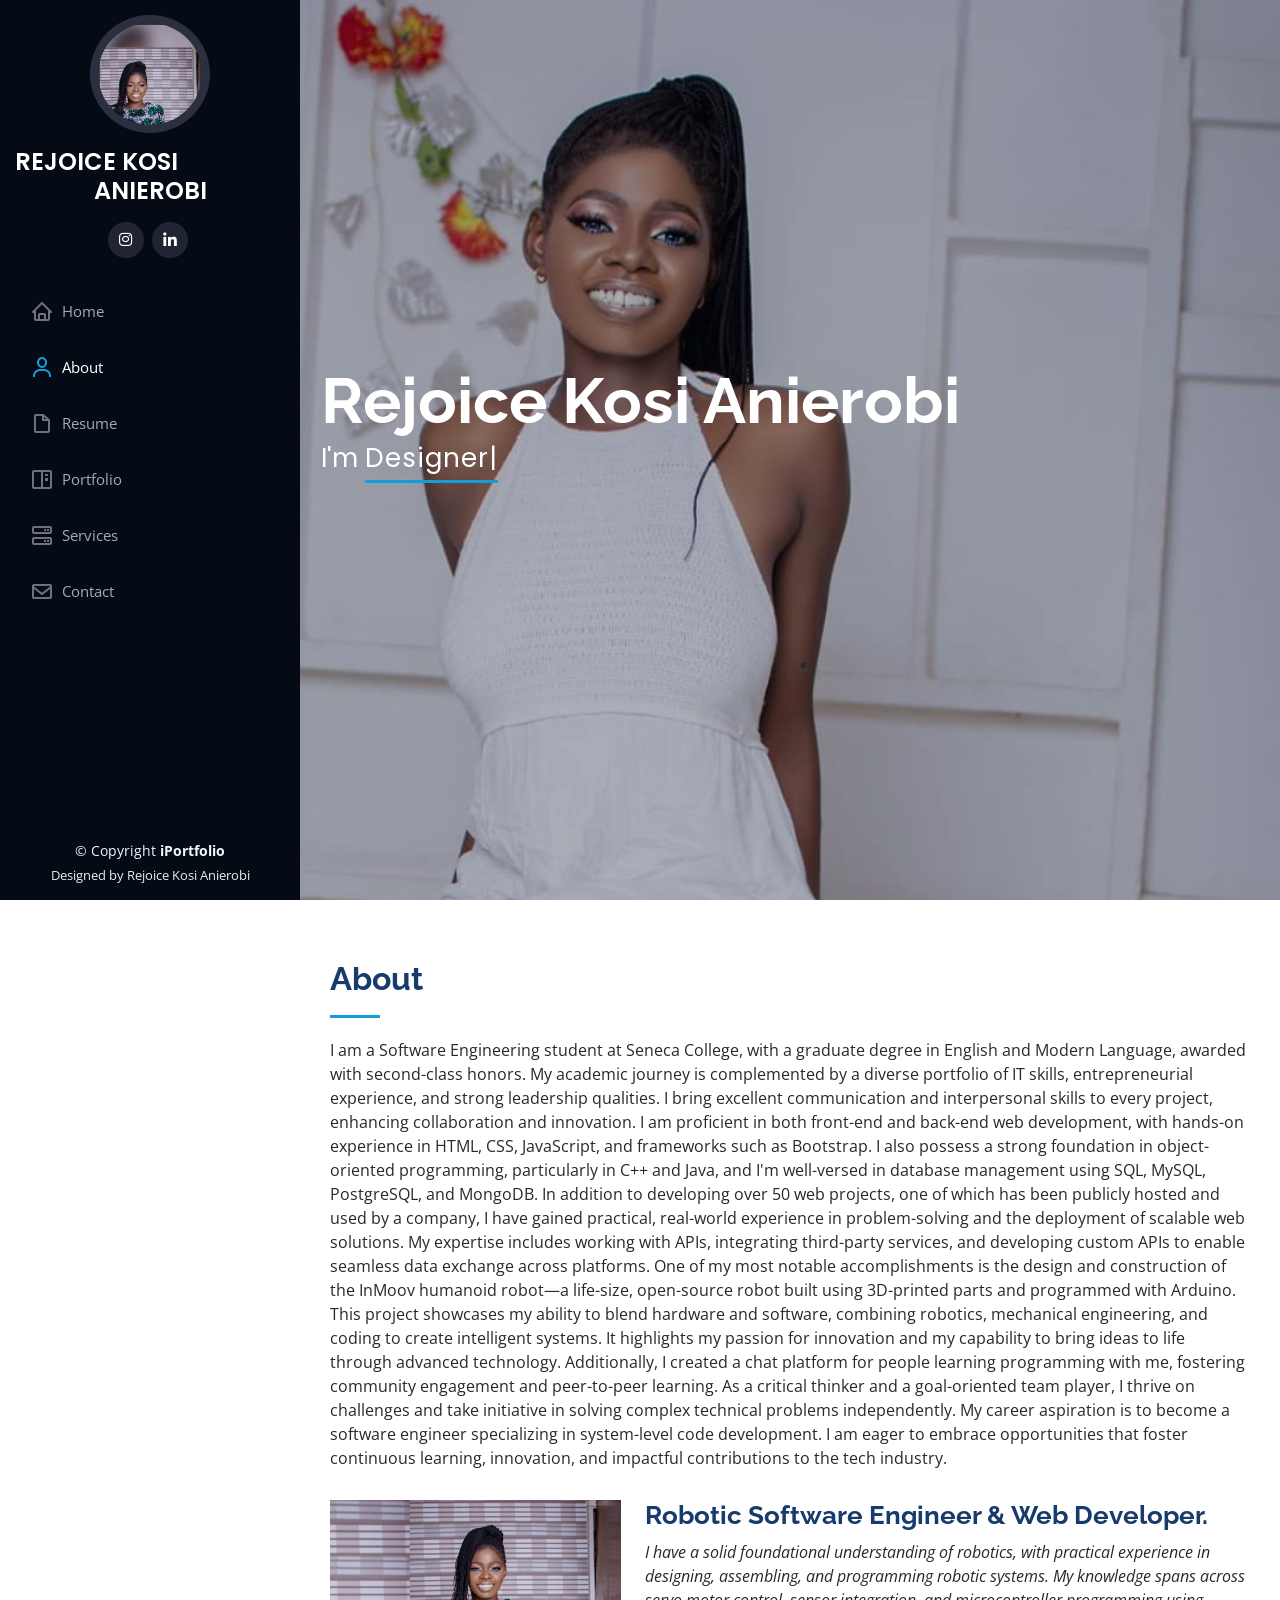
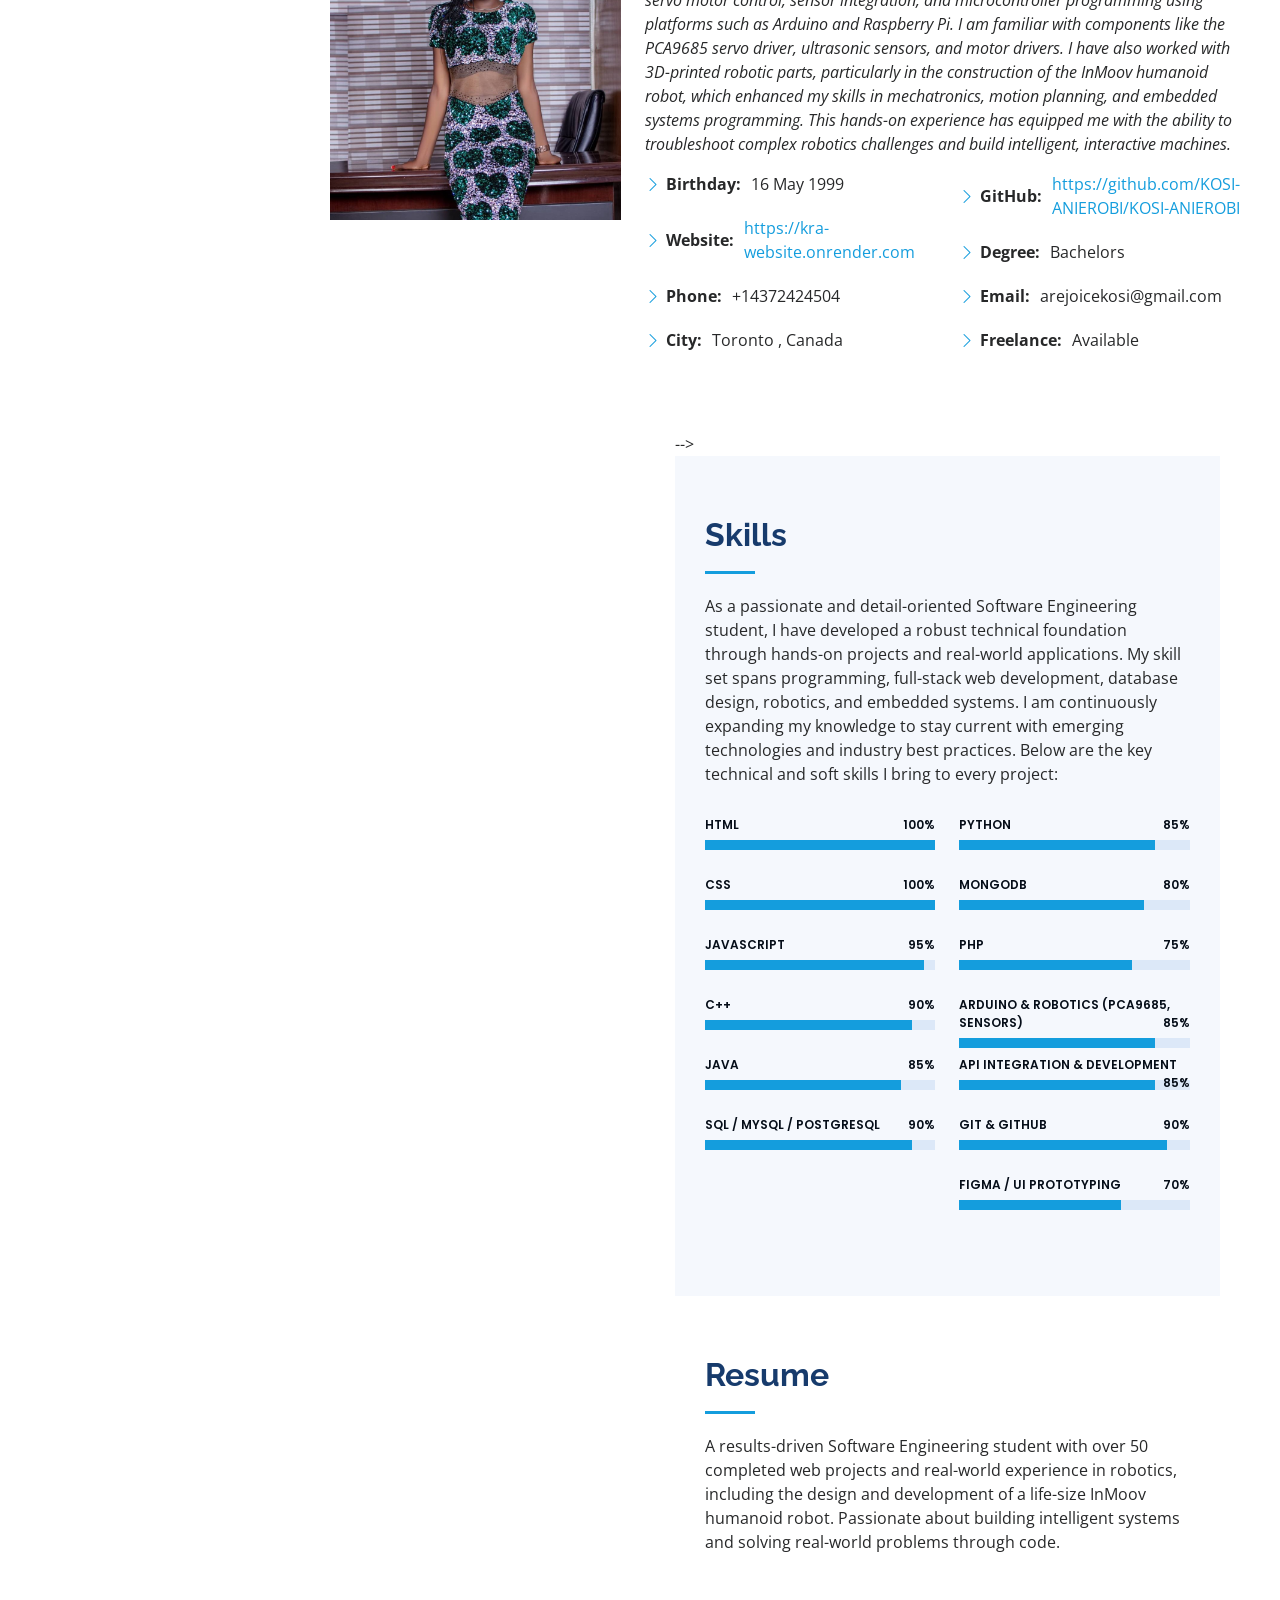
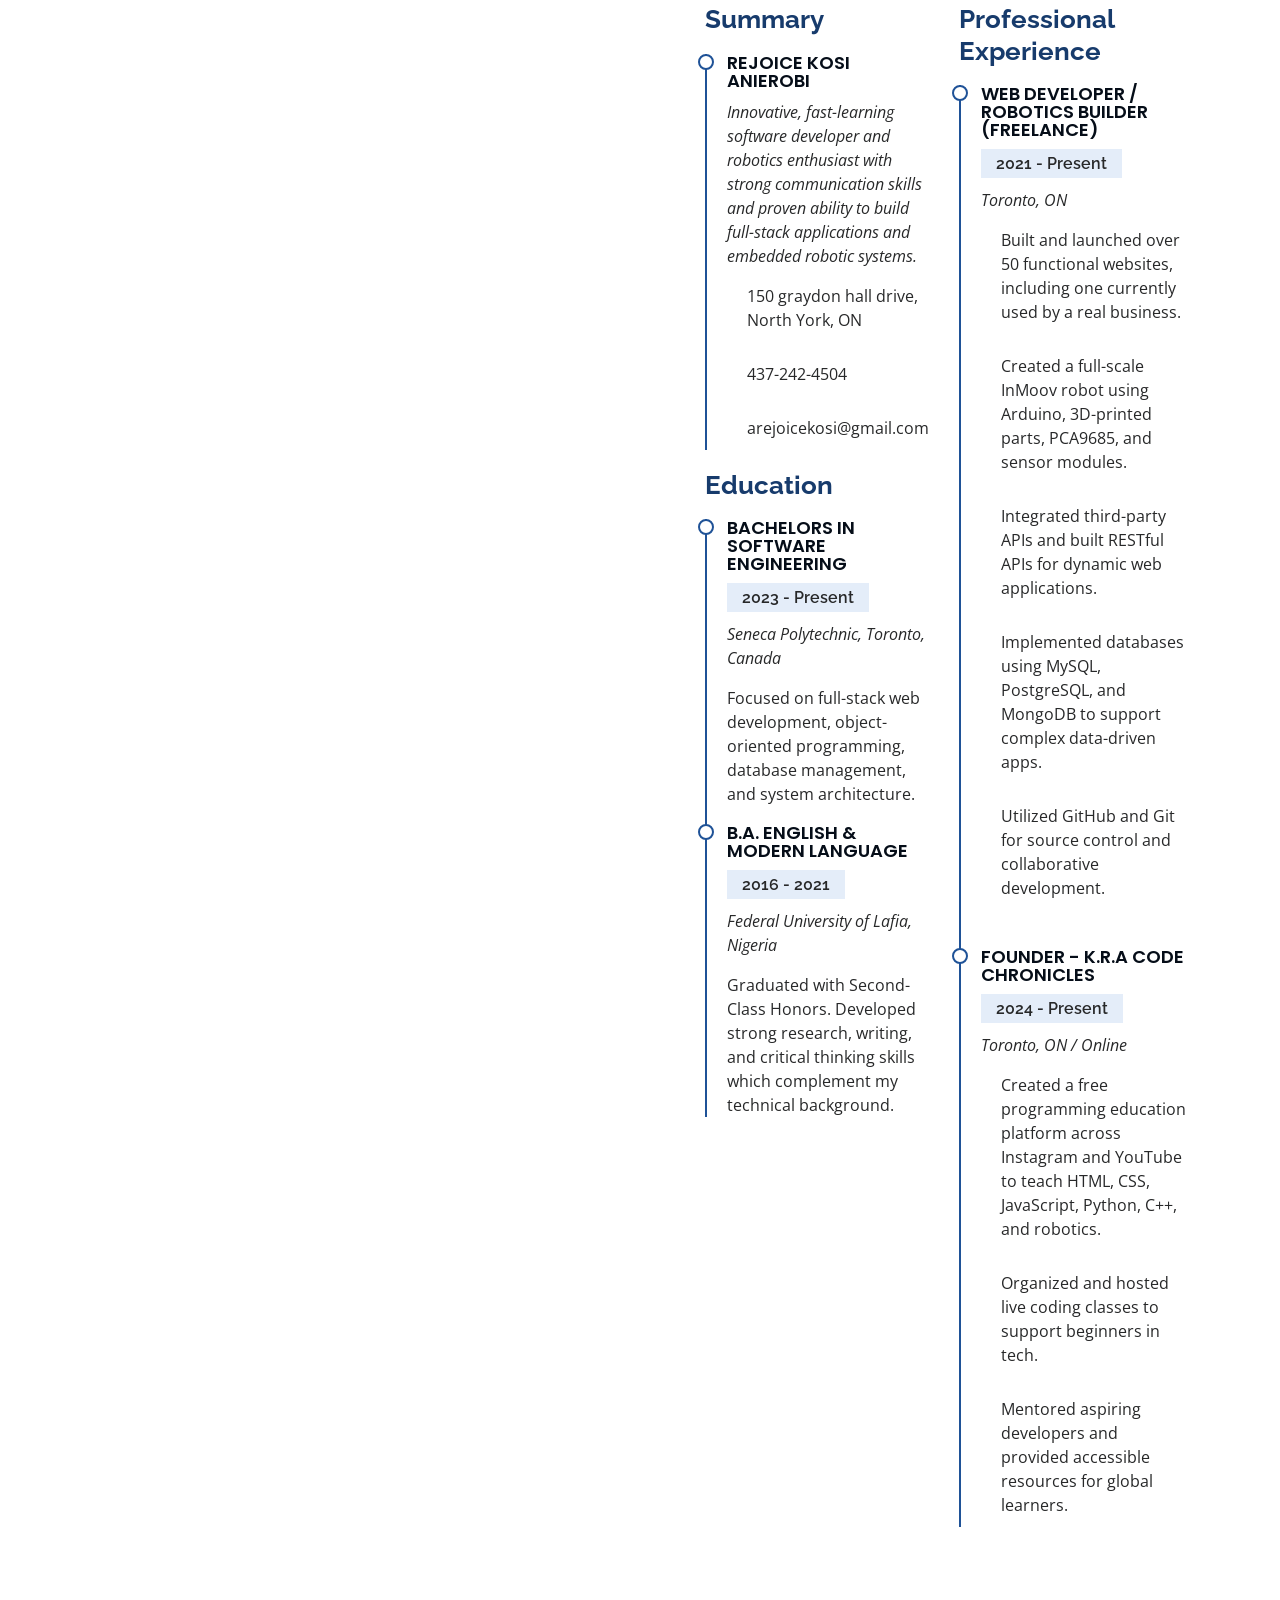
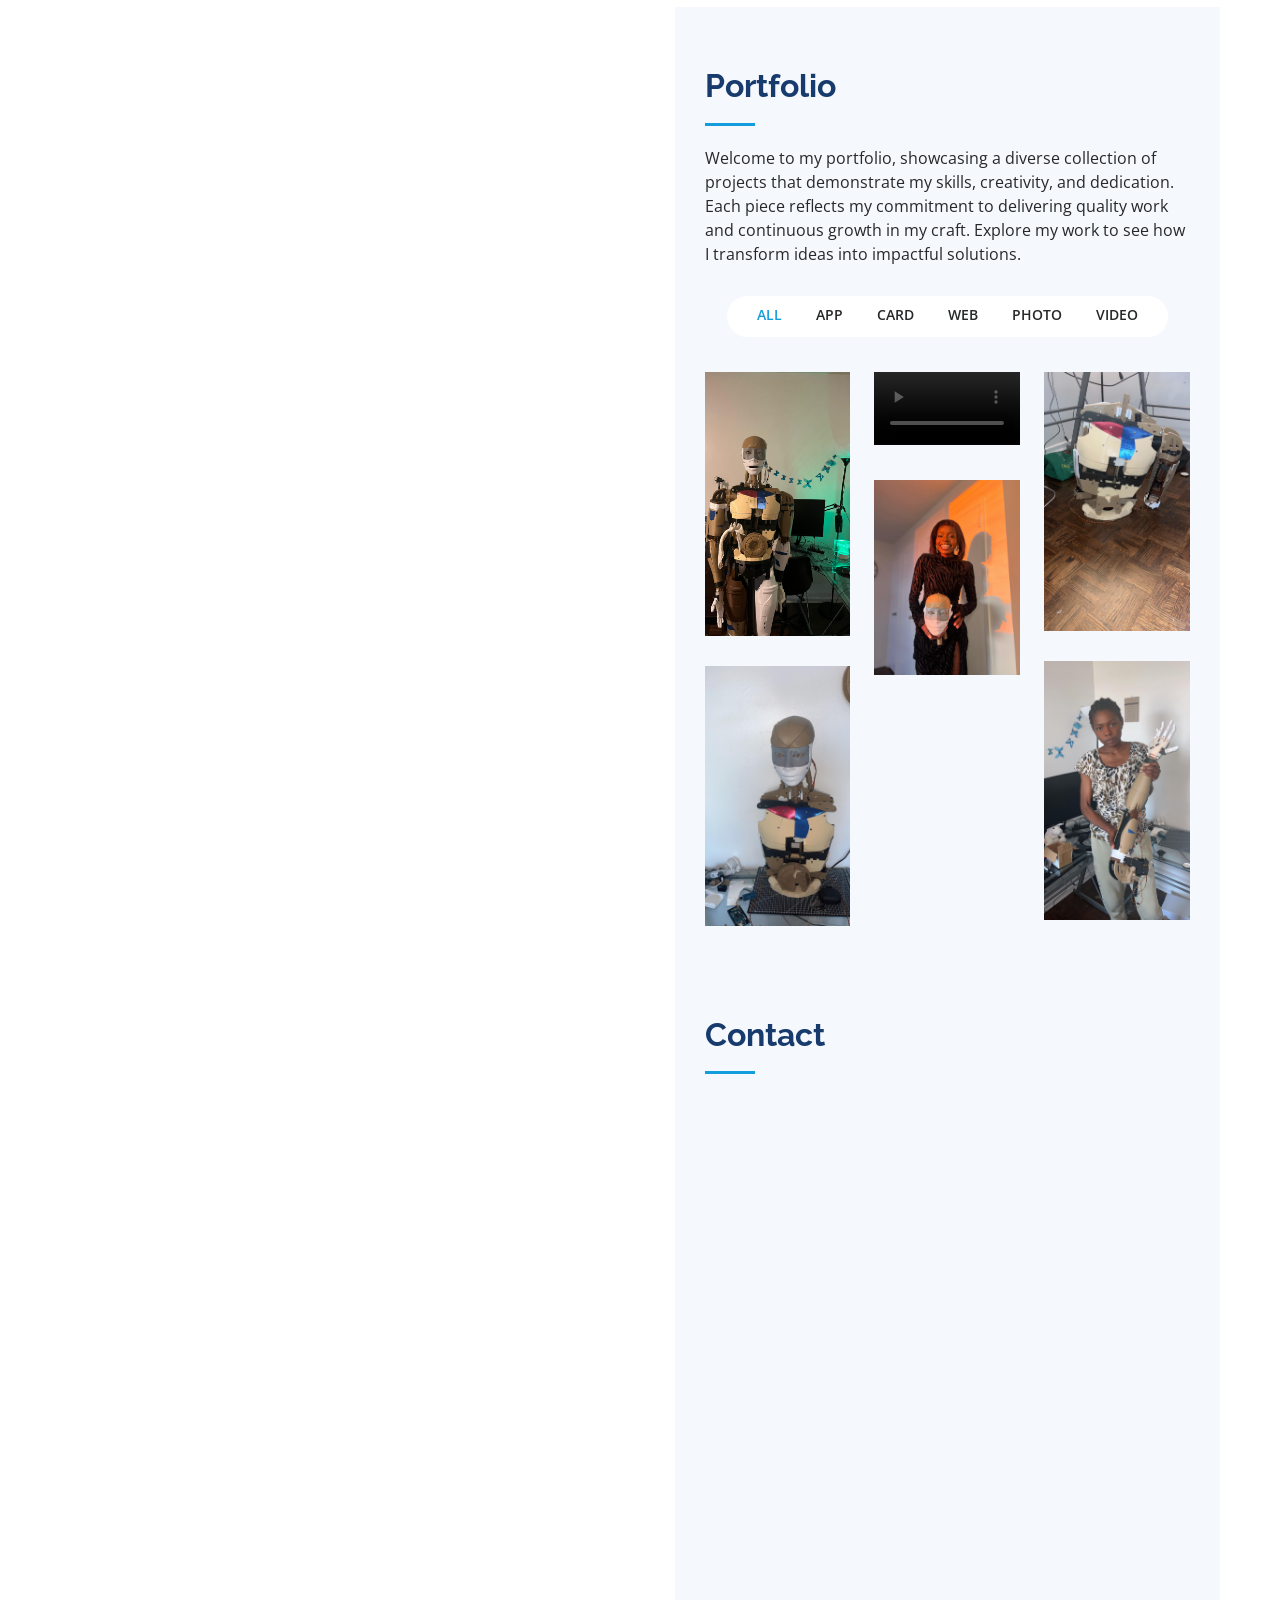
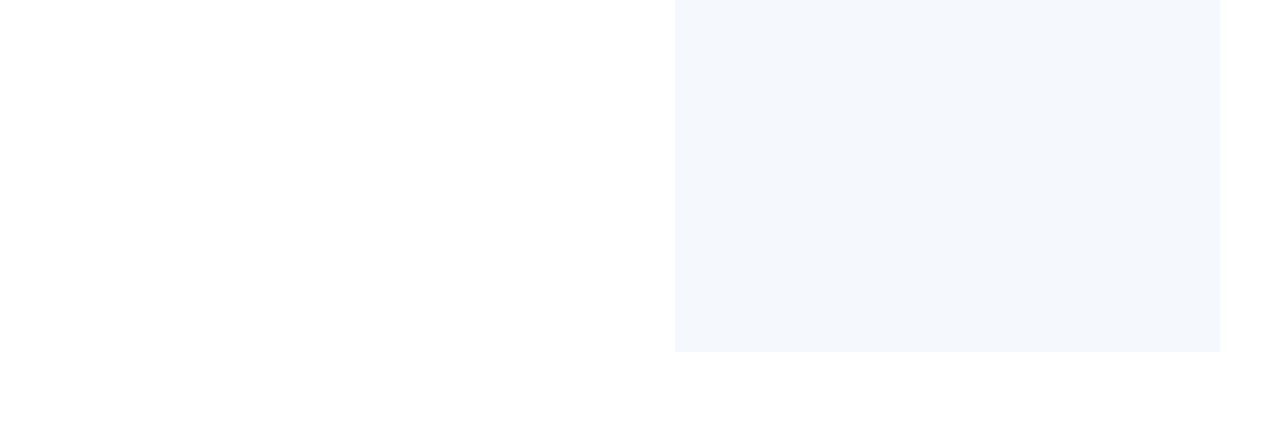
==== commit c5fac9e9: "newone" ====
--- a/index.html
+++ b/index.html
@@ -1,406 +1,697 @@
 <!DOCTYPE html>
 <html lang="en">
+
 <head>
-  <meta charset="utf-8" />
-  <meta name="viewport" content="width=device-width, initial-scale=1" />
-  <title>Rejoice Kosi Anierobi — Portfolio</title>
-  <meta name="description" content="Rejoice Kosi Anierobi — Software Developer, AI/Robotics & Full‑Stack Engineer. Projects, skills, resume, and contact." />
-  <meta name="author" content="Rejoice Kosi Anierobi" />
-  <link rel="icon" href="assets/img/my-pic.ico" />
-  <link rel="apple-touch-icon" href="assets/img/my-pic1.ico" />
-  <link rel="preconnect" href="https://fonts.googleapis.com">
-  <link rel="preconnect" href="https://fonts.gstatic.com" crossorigin>
-  <link href="https://fonts.googleapis.com/css2?family=Inter:wght@300;400;500;600;700;800&display=swap" rel="stylesheet">
-
-  <!-- Open Graph / Twitter -->
-  <meta property="og:title" content="Rejoice Kosi Anierobi — Portfolio" />
-  <meta property="og:description" content="Software Developer, AI/Robotics & Full‑Stack Engineer." />
-  <meta property="og:type" content="website" />
-  <meta property="og:image" content="assets/img/koko.png" />
-
-  <style>
-    :root {
-      --bg: #0b0e14;
-      --bg-soft: #121725;
-      --text: #e6e6e6;
-      --muted: #a9b0c0;
-      --brand: #6bd1ff;
-      --brand-2: #8cffc7;
-      --card: #0f1422;
-      --stroke: rgba(255,255,255,0.08);
-      --shadow: 0 10px 30px rgba(0,0,0,0.35);
-      --radius: 16px;
-      --radius-sm: 12px;
-      --maxw: 1100px;
-    }
-
-    * { box-sizing: border-box; }
-    html, body { height: 100%; }
-    body {
-      margin: 0;
-      font-family: Inter, system-ui, -apple-system, Segoe UI, Roboto, Arial, "Noto Sans", sans-serif;
-      background: radial-gradient(1200px 800px at 80% -10%, rgba(107,209,255,0.12), transparent 60%),
-                  radial-gradient(1000px 700px at -10% 10%, rgba(140,255,199,0.10), transparent 60%),
-                  var(--bg);
-      color: var(--text);
-      line-height: 1.6;
-    }
-
-    a { color: var(--brand); text-decoration: none; }
-    a:hover { text-decoration: underline; }
-
-    /* Header */
-    header {
-      position: sticky; top: 0; z-index: 50;
-      backdrop-filter: saturate(180%) blur(12px);
-      background: linear-gradient(to bottom, rgba(11,14,20,0.85), rgba(11,14,20,0.65));
-      border-bottom: 1px solid var(--stroke);
-    }
-    .nav {
-      max-width: var(--maxw); margin: 0 auto; padding: 14px 20px;
-      display: flex; align-items: center; justify-content: space-between;
-    }
-    .brand { display: flex; align-items: center; gap: 12px; }
-    .brand img { width: 40px; height: 40px; border-radius: 50%; object-fit: cover; }
-    .brand .title { font-weight: 700; letter-spacing: 0.3px; }
-
-    .nav ul { list-style: none; display: flex; gap: 20px; margin: 0; padding: 0; }
-    .nav a { color: var(--text); font-weight: 500; opacity: 0.9; }
-    .nav a:hover { opacity: 1; }
-
-    .menu-btn { display: none; background: transparent; border: none; color: var(--text); font-size: 26px; }
-
-    /* Sections */
-    section { padding: 80px 20px; }
-    .container { max-width: var(--maxw); margin: 0 auto; }
-    .section-head { display: flex; align-items: center; justify-content: space-between; gap: 16px; margin-bottom: 26px; }
-    .section-head h2 { margin: 0; font-size: 28px; letter-spacing: .2px; }
-    .section-head p { margin: 0; color: var(--muted); }
-
-    /* Hero */
-    .hero { padding: 96px 20px 64px; }
-    .hero-inner { max-width: var(--maxw); margin: 0 auto; display: grid; grid-template-columns: 1.2fr .8fr; gap: 28px; align-items: center; }
-    .hero h1 { font-size: 44px; margin: 0 0 10px; line-height: 1.15; }
-    .hero .subtitle { color: var(--muted); margin-bottom: 16px; }
-    .hero .badges { display:flex; flex-wrap: wrap; gap: 10px; margin: 18px 0 28px; }
-    .badge { border: 1px solid var(--stroke); background: var(--card); padding: 8px 12px; border-radius: 999px; font-size: 14px; color: #d9e6ff; }
-    .cta { display:flex; gap:12px; }
-    .btn { border: 1px solid var(--stroke); background: linear-gradient(180deg, #121a2e, #0c1323); color: #fff; padding: 12px 16px; border-radius: 12px; font-weight: 600; box-shadow: var(--shadow); }
-    .btn.alt { background: transparent; border-color: #2b395c; }
-    .hero-card { background: linear-gradient(180deg, #0e1423, #0b0f1b); border: 1px solid var(--stroke); border-radius: var(--radius); padding: 18px; box-shadow: var(--shadow); }
-    .hero-card img { width: 100%; border-radius: 14px; display:block; }
-
-    /* About */
-    .grid-2 { display: grid; grid-template-columns: 1fr 1fr; gap: 26px; }
-    .about p { color: var(--text); opacity: 0.95; }
-    .about .panel { background: var(--card); border: 1px solid var(--stroke); border-radius: var(--radius); padding: 18px; }
-    .dl { display:grid; grid-template-columns: 140px 1fr; gap: 10px 16px; margin: 0; }
-    .dl dt { color: var(--muted); font-weight: 500; }
-
-    /* Skills */
-    .chips { display:flex; flex-wrap: wrap; gap: 10px; }
-    .chip { background: linear-gradient(180deg, #0f1629, #0b1221); border: 1px solid var(--stroke); color: #e9f2ff; padding: 8px 12px; border-radius: 10px; font-size: 14px; }
-
-    /* Projects */
-    .cards { display:grid; grid-template-columns: repeat(3, 1fr); gap: 18px; }
-    .card { background: var(--card); border:1px solid var(--stroke); border-radius: var(--radius); overflow: hidden; box-shadow: var(--shadow); display:flex; flex-direction: column; }
-    .card img, .card video { width: 100%; height: 200px; object-fit: cover; display:block; }
-    .card .body { padding: 14px 16px 16px; }
-    .card h3 { margin: 0 0 6px; font-size: 18px; }
-    .card p { margin: 0 0 12px; color: var(--muted); }
-    .card .meta { font-size: 13px; color: #c5d3ff; }
-
-    /* Resume */
-    .resume-grid { display:grid; grid-template-columns: 1fr 1fr; gap: 18px; }
-    .resume-item { background: var(--card); border:1px solid var(--stroke); border-radius: var(--radius-sm); padding: 16px; }
-    .resume-item h4 { margin: 0 0 6px; }
-    .resume-item .sub { color: var(--muted); margin-bottom: 8px; }
-    .resume-item ul { margin: 8px 0 0 16px; }
-
-    /* Contact */
-    form { display:grid; gap: 12px; }
-    input, textarea {
-      width: 100%;
-      background: #0c1222;
-      color: var(--text);
-      border: 1px solid var(--stroke);
-      border-radius: 10px;
-      padding: 12px 14px;
-      font: inherit;
-    }
-    label { font-weight: 600; }
-
-    .footer { border-top:1px solid var(--stroke); padding: 26px 20px; color: var(--muted); text-align:center; }
-
-    /* Responsive */
-    @media (max-width: 950px) {
-      .hero-inner { grid-template-columns: 1fr; }
-      .grid-2 { grid-template-columns: 1fr; }
-      .cards { grid-template-columns: 1fr 1fr; }
-      .resume-grid { grid-template-columns: 1fr; }
-    }
-    @media (max-width: 700px) {
-      .menu-btn { display: block; }
-      .nav ul { position: absolute; right: 16px; top: 58px; background: var(--card); border:1px solid var(--stroke); border-radius: 12px; padding: 10px; gap: 0; flex-direction: column; display: none; }
-      .nav ul.open { display: flex; }
-      .cards { grid-template-columns: 1fr; }
-      .hero h1 { font-size: 34px; }
-    }
-  </style>
-
-  <script type="application/ld+json">
-  {
-    "@context": "https://schema.org",
-    "@type": "Person",
-    "name": "Rejoice Kosi Anierobi",
-    "jobTitle": "Software Developer & Tech Educator",
-    "url": "https://kra-websitee.onrender.com",
-    "sameAs": [
-      "https://www.linkedin.com/in/rejoice-anierobi-382228220",
-      "https://github.com/Rejoice-Kosi"
-    ]
-  }
-  </script>
-  <!-- Bootstrap (for grid/utilities only; custom design by Rejoice) -->
-  <link href="https://cdn.jsdelivr.net/npm/bootstrap@5.3.3/dist/css/bootstrap.min.css" rel="stylesheet" integrity="sha384-QWTKZyjpPEjISv5WaRU9OFeRpok6YctnYmDr5pNlyT2bRjXh0JMhjY6hW+ALEwIH" crossorigin="anonymous">
+  <meta charset="utf-8">
+  <meta content="width=device-width, initial-scale=1.0" name="viewport">
+
+  <title>Rejoice Kosi Anierobi - Index</title>
+  <meta content="" name="description">
+  <meta content="" name="keywords">
+
+  <!-- Favicons -->
+  <link href="assets/img/my-pic.ico" rel="icon">
+  <link href="assets/img/my-pic1.ico" rel="apple-touch-icon">
+
+  <!-- Google Fonts -->
+  <link href="https://fonts.googleapis.com/css?family=Open+Sans:300,300i,400,400i,600,600i,700,700i|Raleway:300,300i,400,400i,500,500i,600,600i,700,700i|Poppins:300,300i,400,400i,500,500i,600,600i,700,700i" rel="stylesheet">
+
+  <!-- Vendor CSS Files -->
+  <link href="assets/vendor/aos/aos.css" rel="stylesheet">
+  <link href="assets/vendor/bootstrap/css/bootstrap.min.css" rel="stylesheet">
+  <link href="assets/vendor/bootstrap-icons/bootstrap-icons.css" rel="stylesheet">
+  <link href="assets/vendor/boxicons/css/boxicons.min.css" rel="stylesheet">
+  <link href="assets/vendor/glightbox/css/glightbox.min.css" rel="stylesheet">
+  <link href="assets/vendor/swiper/swiper-bundle.min.css" rel="stylesheet">
+
+  <!-- Template Main CSS File -->
+  <link href="assets/css/style.css" rel="stylesheet">
+
+  <!-- =======================================================
+  * Template Name: iPortfolio
+  * Template URL: https://bootstrapmade.com/iportfolio-bootstrap-portfolio-websites-template/
+  * Updated: Mar 17 2024 with Bootstrap v5.3.3
+  * Author: BootstrapMade.com
+  * License: https://bootstrapmade.com/license/
+  ======================================================== -->
 </head>
+
 <body>
-  <header>
-    <nav class="nav" aria-label="Primary">
-      <div class="brand">
-        <img src="assets/img/koko.png" alt="Portrait of Rejoice Kosi Anierobi"/>
-        <div class="title">Rejoice Kosi Anierobi</div>
-      </div>
-      <button class="menu-btn" aria-label="Open menu" aria-expanded="false" id="menuBtn">☰</button>
-      <ul id="menu">
-        <li><a href="#home">Home</a></li>
-        <li><a href="#about">About</a></li>
-        <li><a href="#skills">Skills</a></li>
-        <li><a href="#projects">Projects</a></li>
-        <li><a href="#resume">Resume</a></li>
-        <li><a href="#contact">Contact</a></li>
-      </ul>
-    </nav>
-  </header>
-
-  <main>
-    <!-- Hero -->
-    <section id="home" class="hero">
-      <div class="hero-inner">
-        <div>
-          <h1>Builder of Web, AI & Robotics</h1>
-          <p class="subtitle">Software Development @ Seneca • Full‑Stack • Data • Embedded Systems • Teaching what I build.</p>
-          <div class="badges">
-            <span class="badge">React & Node</span>
-            <span class="badge">Python & SQL</span>
-            <span class="badge">C++/Arduino</span>
-            <span class="badge">Azure (learning)</span>
-          </div>
-          <div class="cta">
-            <a class="btn" href="#projects">See Projects</a>
-            <a class="btn alt" href="mailto:arejoicekosi@gmail.com">Email Me</a>
-          </div>
-        </div>
-        <aside class="hero-card">
-          <img src="assets/img/koko2.jpg" alt="Rejoice working on robotics and code"/>
-        </aside>
-      </div>
-    </section>
-
-    <!-- About -->
+
+  <!-- ======= Mobile nav toggle button ======= -->
+  <i class="bi bi-list mobile-nav-toggle d-xl-none"></i>
+
+  <!-- ======= Header ======= -->
+  <header id="header">
+    <div class="d-flex flex-column">
+
+      <div class="profile">
+        <img src="assets/img/koko.png" alt="" class="img-fluid rounded-circle">
+        <h1 class="text-light"><a href="index.html">REJOICE KOSI ANIEROBI</a></h1>
+        <div class="social-links mt-3 text-center">
+          <!-- <a href="#" class="twitter"><i class="bx bxl-twitter"></i></a>
+          <a href="#" class="facebook"><i class="bx bxl-facebook"></i></a> -->
+  <a href="https://www.instagram.com/k.r.a_code_chronicles?igsh=M2FwMGoyY3lwazU%3D&utm_source=qr" class="instagram" target="_blank" rel="noopener noreferrer"><i class="bx bxl-instagram"></i></a>
+          <!-- <a href="#" class="google-plus"><i class="bx bxl-skype"></i></a> -->
+  <a href="https://www.linkedin.com/in/anierobi-rejoice-kosi-382228220" class="linkedin" target="_blank" rel="noopener noreferrer"><i class="bx bxl-linkedin"></i></a>
+        </div>
+      </div>
+
+      <nav id="navbar" class="nav-menu navbar">
+        <ul>
+          <li><a href="#hero" class="nav-link scrollto active"><i class="bx bx-home"></i> <span>Home</span></a></li>
+          <li><a href="#about" class="nav-link scrollto"><i class="bx bx-user"></i> <span>About</span></a></li>
+          <li><a href="#resume" class="nav-link scrollto"><i class="bx bx-file-blank"></i> <span>Resume</span></a></li>
+          <li><a href="#portfolio" class="nav-link scrollto"><i class="bx bx-book-content"></i> <span>Portfolio</span></a></li>
+          <li><a href="#services" class="nav-link scrollto"><i class="bx bx-server"></i> <span>Services</span></a></li>
+          <li><a href="#contact" class="nav-link scrollto"><i class="bx bx-envelope"></i> <span>Contact</span></a></li>
+        </ul>
+      </nav><!-- .nav-menu -->
+    </div>
+  </header><!-- End Header -->
+
+  <!-- ======= Hero Section ======= -->
+  <section id="hero" class="d-flex flex-column justify-content-center align-items-center">
+    <div class="hero-container" data-aos="fade-in">
+      <h1>Rejoice Kosi Anierobi</h1>
+      <p>I'm <span class="typed" data-typed-items="Designer, Developer, Freelancer, Software Engineering Student,An English Teacher "></span></p>
+    </div>
+  </section><!-- End Hero -->
+
+  <main id="main">
+
+    <!-- ======= About Section ======= -->
     <section id="about" class="about">
       <div class="container">
-        <div class="section-head">
+
+        <div class="section-title">
           <h2>About</h2>
-          <p>Toronto, Canada</p>
-        </div>
-        <div class="grid-2">
-          <div class="panel">
+          <p>I am a Software Engineering student at Seneca College, with a graduate degree in English and Modern Language, awarded with second-class honors. My academic journey is complemented by a diverse portfolio of IT skills, entrepreneurial experience, and strong leadership qualities. I bring excellent communication and interpersonal skills to every project, enhancing collaboration and innovation. I am proficient in both front-end and back-end web development, with hands-on experience in HTML, CSS, JavaScript, and frameworks such as Bootstrap. I also possess a strong foundation in object-oriented programming, particularly in C++ and Java, and I'm well-versed in database management using SQL, MySQL, PostgreSQL, and MongoDB. In addition to developing over 50 web projects, one of which has been publicly hosted and used by a company, I have gained practical, real-world experience in problem-solving and the deployment of scalable web solutions. My expertise includes working with APIs, integrating third-party services, and developing custom APIs to enable seamless data exchange across platforms. One of my most notable accomplishments is the design and construction of the InMoov humanoid robot—a life-size, open-source robot built using 3D-printed parts and programmed with Arduino. This project showcases my ability to blend hardware and software, combining robotics, mechanical engineering, and coding to create intelligent systems. It highlights my passion for innovation and my capability to bring ideas to life through advanced technology. Additionally, I created a chat platform for people learning programming with me, fostering community engagement and peer-to-peer learning. As a critical thinker and a goal-oriented team player, I thrive on challenges and take initiative in solving complex technical problems independently. My career aspiration is to become a software engineer specializing in system-level code development. I am eager to embrace opportunities that foster continuous learning, innovation, and impactful contributions to the tech industry.</p>
+        </div>
+
+        <div class="row">
+          <div class="col-lg-4" data-aos="fade-right">
+            <img src="assets/img/koko2.jpg" class="img-fluid" alt="">
+          </div>
+          <div class="col-lg-8 pt-4 pt-lg-0 content" data-aos="fade-left">
+            <h3> Robotic Software Engineer &amp; Web Developer.</h3>
+            <p class="fst-italic">
+              I have a solid foundational understanding of robotics, with practical experience in designing, assembling, and programming robotic systems. My knowledge spans across servo motor control, sensor integration, and microcontroller programming using platforms such as Arduino and Raspberry Pi. I am familiar with components like the PCA9685 servo driver, ultrasonic sensors, and motor drivers. I have also worked with 3D-printed robotic parts, particularly in the construction of the InMoov humanoid robot, which enhanced my skills in mechatronics, motion planning, and embedded systems programming.
+               This hands-on experience has equipped me with the ability to troubleshoot complex robotics challenges and build intelligent, interactive machines.
+            </p>
+            <div class="row">
+              <div class="col-lg-6">
+                <ul>
+                  <li><i class="bi bi-chevron-right"></i> <strong>Birthday:</strong> <span>16 May 1999</span></li>
+                 <li><i class="bi bi-chevron-right"></i> <strong>Website:</strong> <a href="https://kra-website.onrender.com" target="_blank">https://kra-website.onrender.com</a></li>
+                  <li><i class="bi bi-chevron-right"></i> <strong>Phone:</strong> <span>+14372424504</span></li>
+                  <li><i class="bi bi-chevron-right"></i> <strong>City:</strong> <span>Toronto , Canada</span></li>
+                </ul>
+              </div>
+              <div class="col-lg-6">
+                <ul>
+                   <li><i class="bi bi-chevron-right"></i> <strong>GitHub:</strong> <a href="https://github.com/KOSI-ANIEROBI/KOSI-ANIEROBI" target="_blank">https://github.com/KOSI-ANIEROBI/KOSI-ANIEROBI</a></li>
+                  <li><i class="bi bi-chevron-right"></i> <strong>Degree:</strong> <span>Bachelors</span></li>
+                  <li><i class="bi bi-chevron-right"></i> <strong>Email:</strong> <span>arejoicekosi@gmail.com</span></li>
+                  <li><i class="bi bi-chevron-right"></i> <strong>Freelance:</strong> <span>Available</span></li>
+                </ul>
+              </div>
+            <!-- </div>
             <p>
-              I’m a software developer and tech educator who loves building things that combine code, data and hardware. I’ve shipped full‑stack apps, taught hundreds of learners, and built a life‑size InMoov humanoid robot using 3D‑printed parts, Arduino and Python. I care about clear systems, clean code and solving real problems — from accessible education to practical automation.
+              Officiis eligendi itaque labore et dolorum mollitia officiis optio vero. Quisquam sunt adipisci omnis et ut. Nulla accusantium dolor incidunt officia tempore. Et eius omnis.
+              Cupiditate ut dicta maxime officiis quidem quia. Sed et consectetur qui quia repellendus itaque neque. Aliquid amet quidem ut quaerat cupiditate. Ab et eum qui repellendus omnis culpa magni laudantium dolores.
             </p>
           </div>
-          <div class="panel">
-            <dl class="dl">
-              <dt>Website</dt><dd><a href="https://kra-websitee.onrender.com" target="_blank" rel="noopener">kra-websitee.onrender.com</a></dd>
-              <dt>GitHub</dt><dd><a href="https://github.com/Rejoice-Kosi" target="_blank" rel="noopener">Rejoice-Kosi</a></dd>
-              <dt>LinkedIn</dt><dd><a href="https://www.linkedin.com/in/rejoice-anierobi-382228220" target="_blank" rel="noopener">rejoice-anierobi-382228220</a></dd>
-              <dt>Email</dt><dd><a href="mailto:arejoicekosi@gmail.com">arejoicekosi@gmail.com</a></dd>
-              <dt>Phone</dt><dd><a href="tel:+14372424504">+1 437‑242‑4504</a></dd>
-            </dl>
-          </div>
-        </div>
-      </div>
-    </section>
-
-    <!-- Skills -->
-    <section id="skills" class="skills">
+        </div>
+
+      </div>
+    </section><!-- End About Section -->
+
+    <!-- ======= Facts Section ======= -->
+    <section id="facts" class="facts">
       <div class="container">
-        <div class="section-head">
+
+        <!-- <div class="section-title">
+          <h2>Facts</h2>
+          <p>Magnam dolores commodi suscipit. Necessitatibus eius consequatur ex aliquid fuga eum quidem. Sit sint consectetur velit. Quisquam quos quisquam cupiditate. Et nemo qui impedit suscipit alias ea. Quia fugiat sit in iste officiis commodi quidem hic quas.</p>
+        </div>
+
+        <div class="row no-gutters">
+
+          <div class="col-lg-3 col-md-6 d-md-flex align-items-md-stretch" data-aos="fade-up">
+            <div class="count-box">
+              <i class="bi bi-emoji-smile"></i>
+              <span data-purecounter-start="0" data-purecounter-end="232" data-purecounter-duration="1" class="purecounter"></span>
+              <p><strong>Happy Clients</strong> consequuntur quae</p>
+            </div>
+          </div>
+
+          <div class="col-lg-3 col-md-6 d-md-flex align-items-md-stretch" data-aos="fade-up" data-aos-delay="100">
+            <div class="count-box">
+              <i class="bi bi-journal-richtext"></i>
+              <span data-purecounter-start="0" data-purecounter-end="521" data-purecounter-duration="1" class="purecounter"></span>
+              <p><strong>Projects</strong> adipisci atque cum quia aut</p>
+            </div>
+          </div>
+
+          <div class="col-lg-3 col-md-6 d-md-flex align-items-md-stretch" data-aos="fade-up" data-aos-delay="200">
+            <div class="count-box">
+              <i class="bi bi-headset"></i>
+              <span data-purecounter-start="0" data-purecounter-end="1453" data-purecounter-duration="1" class="purecounter"></span>
+              <p><strong>Hours Of Support</strong> aut commodi quaerat</p>
+            </div>
+          </div>
+
+          <div class="col-lg-3 col-md-6 d-md-flex align-items-md-stretch" data-aos="fade-up" data-aos-delay="300">
+            <div class="count-box">
+              <i class="bi bi-people"></i>
+              <span data-purecounter-start="0" data-purecounter-end="32" data-purecounter-duration="1" class="purecounter"></span>
+              <p><strong>Hard Workers</strong> rerum asperiores dolor</p>
+            </div>
+          </div>
+
+        </div>
+
+      </div>
+    </section>End Facts Section --> -->
+
+    <!-- ======= Skills Section ======= -->
+    <section id="skills" class="skills section-bg">
+      <div class="container">
+
+        <div class="section-title">
           <h2>Skills</h2>
-          <p>What I use to build.</p>
-        </div>
-        <div class="chips">
-          <span class="chip">HTML</span>
-          <span class="chip">CSS</span>
-          <span class="chip">JavaScript</span>
-          <span class="chip">TypeScript</span>
-          <span class="chip">React</span>
-          <span class="chip">Node.js</span>
-          <span class="chip">Express</span>
-          <span class="chip">Python</span>
-          <span class="chip">SQL / PostgreSQL / MySQL</span>
-          <span class="chip">MongoDB</span>
-          <span class="chip">REST APIs</span>
-          <span class="chip">Git & GitHub</span>
-          <span class="chip">C++ / Arduino</span>
-          <span class="chip">OpenCV</span>
-          <span class="chip">TensorFlow</span>
-          <span class="chip">Azure (learning)</span>
-          <span class="chip">Figma</span>
-        </div>
-      </div>
-    </section>
-
-    <!-- Projects -->
-    <section id="projects" class="projects">
+          <p>As a passionate and detail-oriented Software Engineering student, I have developed a robust technical foundation through hands-on projects and real-world applications. My skill set spans programming, full-stack web development, database design, robotics, and embedded systems. I am continuously expanding my knowledge to stay current with emerging technologies and industry best practices. Below are the key technical and soft skills I bring to every project:</p>
+        </div>
+
+       <div class="row skills-content">
+
+  <div class="col-lg-6" data-aos="fade-up">
+
+    <div class="progress">
+      <span class="skill">HTML <i class="val">100%</i></span>
+      <div class="progress-bar-wrap">
+        <div class="progress-bar" role="progressbar" aria-valuenow="100" aria-valuemin="0" aria-valuemax="100"></div>
+      </div>
+    </div>
+
+    <div class="progress">
+      <span class="skill">CSS <i class="val">100%</i></span>
+      <div class="progress-bar-wrap">
+        <div class="progress-bar" role="progressbar" aria-valuenow="100" aria-valuemin="0" aria-valuemax="100"></div>
+      </div>
+    </div>
+
+    <div class="progress">
+      <span class="skill">JavaScript <i class="val">95%</i></span>
+      <div class="progress-bar-wrap">
+        <div class="progress-bar" role="progressbar" aria-valuenow="95" aria-valuemin="0" aria-valuemax="100"></div>
+      </div>
+    </div>
+
+    <div class="progress">
+      <span class="skill">C++ <i class="val">90%</i></span>
+      <div class="progress-bar-wrap">
+        <div class="progress-bar" role="progressbar" aria-valuenow="90" aria-valuemin="0" aria-valuemax="100"></div>
+      </div>
+    </div>
+
+    <div class="progress">
+      <span class="skill">Java <i class="val">85%</i></span>
+      <div class="progress-bar-wrap">
+        <div class="progress-bar" role="progressbar" aria-valuenow="85" aria-valuemin="0" aria-valuemax="100"></div>
+      </div>
+    </div>
+
+    <div class="progress">
+      <span class="skill">SQL / MySQL / PostgreSQL <i class="val">90%</i></span>
+      <div class="progress-bar-wrap">
+        <div class="progress-bar" role="progressbar" aria-valuenow="90" aria-valuemin="0" aria-valuemax="100"></div>
+      </div>
+    </div>
+
+  </div>
+
+  <div class="col-lg-6" data-aos="fade-up" data-aos-delay="100">
+
+    <div class="progress">
+      <span class="skill">Python <i class="val">85%</i></span>
+      <div class="progress-bar-wrap">
+        <div class="progress-bar" role="progressbar" aria-valuenow="85" aria-valuemin="0" aria-valuemax="100"></div>
+      </div>
+    </div>
+
+    <div class="progress">
+      <span class="skill">MongoDB <i class="val">80%</i></span>
+      <div class="progress-bar-wrap">
+        <div class="progress-bar" role="progressbar" aria-valuenow="80" aria-valuemin="0" aria-valuemax="100"></div>
+      </div>
+    </div>
+
+    <div class="progress">
+      <span class="skill">PHP <i class="val">75%</i></span>
+      <div class="progress-bar-wrap">
+        <div class="progress-bar" role="progressbar" aria-valuenow="75" aria-valuemin="0" aria-valuemax="100"></div>
+      </div>
+    </div>
+
+    <div class="progress">
+      <span class="skill">Arduino & Robotics (PCA9685, Sensors) <i class="val">85%</i></span>
+      <div class="progress-bar-wrap">
+        <div class="progress-bar" role="progressbar" aria-valuenow="85" aria-valuemin="0" aria-valuemax="100"></div>
+      </div>
+    </div>
+
+    <div class="progress">
+      <span class="skill">API Integration & Development <i class="val">85%</i></span>
+      <div class="progress-bar-wrap">
+        <div class="progress-bar" role="progressbar" aria-valuenow="85" aria-valuemin="0" aria-valuemax="100"></div>
+      </div>
+    </div>
+
+    <div class="progress">
+      <span class="skill">Git & GitHub <i class="val">90%</i></span>
+      <div class="progress-bar-wrap">
+        <div class="progress-bar" role="progressbar" aria-valuenow="90" aria-valuemin="0" aria-valuemax="100"></div>
+      </div>
+    </div>
+
+    <div class="progress">
+      <span class="skill">Figma / UI Prototyping <i class="val">70%</i></span>
+      <div class="progress-bar-wrap">
+        <div class="progress-bar" role="progressbar" aria-valuenow="70" aria-valuemin="0" aria-valuemax="100"></div>
+      </div>
+    </div>
+
+  </div>
+
+</div>
+
+
+      </div>
+    </section><!-- End Skills Section -->
+
+    <!-- ======= Resume Section ======= -->
+   <!-- ======= Resume Section ======= -->
+<section id="resume" class="resume">
+  <div class="container">
+
+    <div class="section-title">
+      <h2>Resume</h2>
+      <p>A results-driven Software Engineering student with over 50 completed web projects and real-world experience in robotics, including the design and development of a life-size InMoov humanoid robot. Passionate about building intelligent systems and solving real-world problems through code.</p>
+    </div>
+
+    <div class="row">
+      <div class="col-lg-6" data-aos="fade-up">
+        <h3 class="resume-title">Summary</h3>
+        <div class="resume-item pb-0">
+          <h4>Rejoice Kosi Anierobi</h4>
+          <p><em>Innovative, fast-learning software developer and robotics enthusiast with strong communication skills and proven ability to build full-stack applications and embedded robotic systems.</em></p>
+          <ul>
+            <li> 150 graydon hall  drive, North York, ON</li>
+            <li>437-242-4504</li>
+            <li>arejoicekosi@gmail.com</li>
+          </ul>
+        </div>
+
+        <h3 class="resume-title">Education</h3>
+        <div class="resume-item">
+          <h4>Bachelors  in Software Engineering</h4>
+          <h5>2023 - Present</h5>
+          <p><em>Seneca Polytechnic, Toronto, Canada</em></p>
+          <p>Focused on full-stack web development, object-oriented programming, database management, and system architecture.</p>
+        </div>
+        <div class="resume-item">
+          <h4>B.A. English & Modern Language</h4>
+          <h5>2016 - 2021</h5>
+          <p><em>Federal University of Lafia, Nigeria</em></p>
+          <p>Graduated with Second-Class Honors. Developed strong research, writing, and critical thinking skills which complement my technical background.</p>
+        </div>
+      </div>
+
+      <div class="col-lg-6" data-aos="fade-up" data-aos-delay="100">
+        <h3 class="resume-title">Professional Experience</h3>
+        <div class="resume-item">
+          <h4>Web Developer / Robotics Builder (Freelance)</h4>
+          <h5>2021 - Present</h5>
+          <p><em>Toronto, ON</em></p>
+          <ul>
+            <li>Built and launched over 50 functional websites, including one currently used by a real business.</li>
+            <li>Created a full-scale InMoov robot using Arduino, 3D-printed parts, PCA9685, and sensor modules.</li>
+            <li>Integrated third-party APIs and built RESTful APIs for dynamic web applications.</li>
+            <li>Implemented databases using MySQL, PostgreSQL, and MongoDB to support complex data-driven apps.</li>
+            <li>Utilized GitHub and Git for source control and collaborative development.</li>
+          </ul>
+        </div>
+
+        <div class="resume-item">
+          <h4>Founder - K.R.A Code Chronicles</h4>
+          <h5>2024 - Present</h5>
+          <p><em>Toronto, ON / Online</em></p>
+          <ul>
+            <li>Created a free programming education platform across Instagram and YouTube to teach HTML, CSS, JavaScript, Python, C++, and robotics.</li>
+            <li>Organized and hosted live coding classes to support beginners in tech.</li>
+            <li>Mentored aspiring developers and provided accessible resources for global learners.</li>
+          </ul>
+        </div>
+      </div>
+    </div>
+
+  </div>
+</section>
+<!-- End Resume Section -->
+<!-- End Resume Section -->
+
+    <!-- ======= Portfolio Section ======= -->
+    <section id="portfolio" class="portfolio section-bg">
       <div class="container">
-        <div class="section-head">
-          <h2>Projects</h2>
-          <p>Selected work and experiments.</p>
-        </div>
-        <div class="cards">
-          <article class="card">
-            <img src="assets/img/portfolio/ecommerce-cover.jpg" alt="E‑commerce dashboard screenshot"/>
-            <div class="body">
-              <h3>E‑commerce Platform</h3>
-              <p>Full‑stack store with auth, payments and admin dashboard.</p>
-              <div class="meta">React • Node • MongoDB • Stripe API</div>
-            </div>
-          </article>
-          <article class="card">
-            <img src="assets/img/portfolio/robotics-cover.jpg" alt="InMoov humanoid robot"/>
-            <div class="body">
-              <h3>InMoov Humanoid</h3>
-              <p>3D‑printed, Arduino‑driven, computer vision & voice control.</p>
-              <div class="meta">Arduino • Python • OpenCV • PCA9685</div>
-            </div>
-          </article>
-          <article class="card">
-            <video src="assets/img/portfolio/uche  21 .mp4" controls preload="metadata"></video>
-            <div class="body">
-              <h3>Media & Editing</h3>
-              <p>Short‑form content tooling and video automation pipeline.</p>
-              <div class="meta">FFmpeg • Node • Web Workers</div>
-            </div>
-          </article>
-        </div>
-      </div>
-    </section>
-
-    <!-- Resume -->
-    <section id="resume" class="resume">
+
+    <div class="section-title">
+  <h2>Portfolio</h2>
+  <p>Welcome to my portfolio, showcasing a diverse collection of projects that demonstrate my skills, creativity, and dedication. Each piece reflects my commitment to delivering quality work and continuous growth in my craft. Explore my work to see how I transform ideas into impactful solutions.</p>
+</div>
+
+<div class="row" data-aos="fade-up">
+  <div class="col-lg-12 d-flex justify-content-center">
+    <ul id="portfolio-flters">
+      <li data-filter="*" class="filter-active">All</li>
+      <li data-filter=".filter-app">App</li>
+      <li data-filter=".filter-card">Card</li>
+      <li data-filter=".filter-web">Web</li>
+      <li data-filter=".filter-photo">Photo</li>
+      <li data-filter=".filter-video">Video</li>
+    </ul>
+  </div>
+</div>
+
+<div class="row portfolio-container" data-aos="fade-up" data-aos-delay="100">
+
+  <!-- Uche 1 -->
+  <div class="col-lg-4 col-md-6 portfolio-item filter-photo">
+    <div class="portfolio-wrap">
+      <img src="assets/img/portfolio/uche  1 .jpg" class="img-fluid" alt="Uche 1">
+      <div class="portfolio-links">
+        <a href="assets/img/portfolio/uche  1 .jpg" data-gallery="portfolioGallery" class="portfolio-lightbox" title="Uche 1"><i class="bx bx-plus"></i></a>
+        <a href="portfolio-details.html" title="More Details"><i class="bx bx-link"></i></a>
+      </div>
+    </div>
+  </div>
+
+  <!-- Uche 2 (Video) -->
+  <div class="col-lg-4 col-md-6 portfolio-item filter-video">
+    <div class="portfolio-wrap">
+      <video controls preload="metadata" class="img-fluid" style="max-height: 250px;">
+        <source src="assets/img/portfolio/uche  21 .mp4" type="video/mp4">
+        Your browser does not support the video tag.
+      </video>
+      <div class="portfolio-links">
+        <a href="assets/img/portfolio/uche  21 .mp4" data-gallery="portfolioGallery" class="portfolio-lightbox" title="Uche "><i class="bx bx-plus"></i></a>
+        <a href="portfolio-details.html" title="More Details"><i class="bx bx-link"></i></a>
+      </div>
+    </div>
+  </div>
+
+  <!-- Uche 3 -->
+  <div class="col-lg-4 col-md-6 portfolio-item filter-photo">
+    <div class="portfolio-wrap">
+      <img src="assets/img/portfolio/uche 3 .jpg" class="img-fluid" alt="Uche 3">
+      <div class="portfolio-links">
+        <a href="assets/img/portfolio/uche 3 .jpg" data-gallery="portfolioGallery" class="portfolio-lightbox" title="Uche 3"><i class="bx bx-plus"></i></a>
+        <a href="portfolio-details.html" title="More Details"><i class="bx bx-link"></i></a>
+      </div>
+    </div>
+  </div>
+
+  <!-- Uche 4 -->
+  <div class="col-lg-4 col-md-6 portfolio-item filter-photo">
+    <div class="portfolio-wrap">
+      <img src="assets/img/portfolio/uche  4 .jpg" class="img-fluid" alt="Uche 4">
+      <div class="portfolio-links">
+        <a href="assets/img/portfolio/uche  6 .jpg" data-gallery="portfolioGallery" class="portfolio-lightbox" title="Uche 4"><i class="bx bx-plus"></i></a>
+        <a href="portfolio-details.html" title="More Details"><i class="bx bx-link"></i></a>
+      </div>
+    </div>
+  </div>
+
+  <!-- Uche 5 -->
+  <div class="col-lg-4 col-md-6 portfolio-item filter-photo">
+    <div class="portfolio-wrap">
+      <img src="assets/img/portfolio/uche 5.jpg" class="img-fluid" alt="Uche 5">
+      <div class="portfolio-links">
+        <a href="assets/img/portfolio/uche 5.jpg" data-gallery="portfolioGallery" class="portfolio-lightbox" title="Uche 5"><i class="bx bx-plus"></i></a>
+        <a href="portfolio-details.html" title="More Details"><i class="bx bx-link"></i></a>
+      </div>
+    </div>
+  </div>
+
+  <!-- Uche 6 -->
+  <div class="col-lg-4 col-md-6 portfolio-item filter-photo">
+    <div class="portfolio-wrap">
+      <img src="assets/img/portfolio/uche  6 .jpg" class="img-fluid" alt="Uche 6">
+      <div class="portfolio-links">
+        <a href="assets/img/portfolio/uche  6 .jpg" data-gallery="portfolioGallery" class="portfolio-lightbox" title="Uche 6"><i class="bx bx-plus"></i></a>
+        <a href="portfolio-details.html" title="More Details"><i class="bx bx-link"></i></a>
+      </div>
+    </div>
+  </div>
+
+</div>
+
+
+</div>
+
+
+    <!-- ======= Services Section ======= -->
+    <!-- <section id="services" class="services">
       <div class="container">
-        <div class="section-head">
-          <h2>Resume</h2>
-          <p>Experience & education.</p>
-        </div>
-        <div class="resume-grid">
-          <div class="resume-item">
-            <h4>Software Developer & Tech Educator — K.R.A Initiative</h4>
-            <div class="sub">2024 — Present • Toronto, ON</div>
-            <ul>
-              <li>Built and shipped a full‑stack ecommerce platform with payments and inventory.</li>
-              <li>Taught 500+ learners globally across web, Python and robotics.</li>
-              <li>Led a 100‑hour coding education challenge and community events.</li>
-            </ul>
-          </div>
-          <div class="resume-item">
-            <h4>Robotics & AI Developer — InMoov Project</h4>
-            <div class="sub">2025 — Present • Toronto, ON</div>
-            <ul>
-              <li>Integrated computer vision and voice recognition for interactive control.</li>
-              <li>Optimized servo control and motion sequences on embedded hardware.</li>
-            </ul>
-          </div>
-          <div class="resume-item">
-            <h4>Project Developer — Headstarters</h4>
-            <div class="sub">2023 — Present • Remote</div>
-            <ul>
-              <li>Contributed to production apps in React, Node, and Firebase.</li>
-              <li>Built AI‑assisted dashboards improving productivity by 30%.</li>
-            </ul>
-          </div>
-          <div class="resume-item">
-            <h4>Bachelor’s — Software Development</h4>
-            <div class="sub">2024 — 2027 • Seneca Polytechnic, Toronto</div>
-            <ul>
-              <li>Focus: Full‑stack, Data Structures, Cloud, ML, Software Engineering.</li>
-            </ul>
-          </div>
-        </div>
-      </div>
-    </section>
-
-    <!-- Contact -->
+
+        <div class="section-title"> --> 
+          <!-- <h2>Services</h2>
+          <p>Magnam dolores commodi suscipit. Necessitatibus eius consequatur ex aliquid fuga eum quidem. Sit sint consectetur velit. Quisquam quos quisquam cupiditate. Et nemo qui impedit suscipit alias ea. Quia fugiat sit in iste officiis commodi quidem hic quas.</p>
+        </div>
+
+        <div class="row">
+          <div class="col-lg-4 col-md-6 icon-box" data-aos="fade-up">
+            <div class="icon"><i class="bi bi-briefcase"></i></div>
+            <h4 class="title"><a href="">Lorem Ipsum</a></h4>
+            <p class="description">Voluptatum deleniti atque corrupti quos dolores et quas molestias excepturi sint occaecati cupiditate non provident</p>
+          </div>
+          <div class="col-lg-4 col-md-6 icon-box" data-aos="fade-up" data-aos-delay="100">
+            <div class="icon"><i class="bi bi-card-checklist"></i></div>
+            <h4 class="title"><a href="">Dolor Sitema</a></h4>
+            <p class="description">Minim veniam, quis nostrud exercitation ullamco laboris nisi ut aliquip ex ea commodo consequat tarad limino ata</p>
+          </div>
+          <div class="col-lg-4 col-md-6 icon-box" data-aos="fade-up" data-aos-delay="200">
+            <div class="icon"><i class="bi bi-bar-chart"></i></div>
+            <h4 class="title"><a href="">Sed ut perspiciatis</a></h4>
+            <p class="description">Duis aute irure dolor in reprehenderit in voluptate velit esse cillum dolore eu fugiat nulla pariatur</p>
+          </div>
+          <div class="col-lg-4 col-md-6 icon-box" data-aos="fade-up" data-aos-delay="300">
+            <div class="icon"><i class="bi bi-binoculars"></i></div>
+            <h4 class="title"><a href="">Magni Dolores</a></h4>
+            <p class="description">Excepteur sint occaecat cupidatat non proident, sunt in culpa qui officia deserunt mollit anim id est laborum</p>
+          </div>
+          <div class="col-lg-4 col-md-6 icon-box" data-aos="fade-up" data-aos-delay="400">
+            <div class="icon"><i class="bi bi-brightness-high"></i></div>
+            <h4 class="title"><a href="">Nemo Enim</a></h4>
+            <p class="description">At vero eos et accusamus et iusto odio dignissimos ducimus qui blanditiis praesentium voluptatum deleniti atque</p>
+          </div>
+          <div class="col-lg-4 col-md-6 icon-box" data-aos="fade-up" data-aos-delay="500">
+            <div class="icon"><i class="bi bi-calendar4-week"></i></div>
+            <h4 class="title"><a href="">Eiusmod Tempor</a></h4>
+            <p class="description">Et harum quidem rerum facilis est et expedita distinctio. Nam libero tempore, cum soluta nobis est eligendi</p>
+          </div>
+        </div>
+
+      </div>
+    </section>End Services Section -->
+
+    <!-- ======= Testimonials Section ======= -->
+    <!-- <section id="testimonials" class="testimonials section-bg">
+      <div class="container">
+
+        <div class="section-title">
+          <h2>Testimonials</h2>
+          <p>Magnam dolores commodi suscipit. Necessitatibus eius consequatur ex aliquid fuga eum quidem. Sit sint consectetur velit. Quisquam quos quisquam cupiditate. Et nemo qui impedit suscipit alias ea. Quia fugiat sit in iste officiis commodi quidem hic quas.</p>
+        </div>
+
+        <div class="testimonials-slider swiper" data-aos="fade-up" data-aos-delay="100">
+          <div class="swiper-wrapper">
+
+            <div class="swiper-slide">
+              <div class="testimonial-item" data-aos="fade-up">
+                <p>
+                  <i class="bx bxs-quote-alt-left quote-icon-left"></i>
+                  Proin iaculis purus consequat sem cure digni ssim donec porttitora entum suscipit rhoncus. Accusantium quam, ultricies eget id, aliquam eget nibh et. Maecen aliquam, risus at semper.
+                  <i class="bx bxs-quote-alt-right quote-icon-right"></i>
+                </p>
+                <img src="assets/img/testimonials/testimonials-1.jpg" class="testimonial-img" alt="">
+                <h3>Saul Goodman</h3>
+                <h4>Ceo &amp; Founder</h4>
+              </div>
+            </div>End testimonial item -->
+
+            <!-- <div class="swiper-slide">
+              <div class="testimonial-item" data-aos="fade-up" data-aos-delay="100">
+                <p>
+                  <i class="bx bxs-quote-alt-left quote-icon-left"></i>
+                  Export tempor illum tamen malis malis eram quae irure esse labore quem cillum quid cillum eram malis quorum velit fore eram velit sunt aliqua noster fugiat irure amet legam anim culpa.
+                  <i class="bx bxs-quote-alt-right quote-icon-right"></i>
+                </p>
+                <img src="assets/img/testimonials/testimonials-2.jpg" class="testimonial-img" alt="">
+                <h3>Sara Wilsson</h3>
+                <h4>Designer</h4>
+              </div>
+            </div>End testimonial item -->
+<!-- 
+            <div class="swiper-slide">
+              <div class="testimonial-item" data-aos="fade-up" data-aos-delay="200">
+                <p>
+                  <i class="bx bxs-quote-alt-left quote-icon-left"></i>
+                  Enim nisi quem export duis labore cillum quae magna enim sint quorum nulla quem veniam duis minim tempor labore quem eram duis noster aute amet eram fore quis sint minim.
+                  <i class="bx bxs-quote-alt-right quote-icon-right"></i>
+                </p>
+                <img src="assets/img/testimonials/testimonials-3.jpg" class="testimonial-img" alt="">
+                <h3>Jena Karlis</h3>
+                <h4>Store Owner</h4>
+              </div>
+            </div>End testimonial item -->
+<!-- 
+            <div class="swiper-slide">
+              <div class="testimonial-item" data-aos="fade-up" data-aos-delay="300">
+                <p>
+                  <i class="bx bxs-quote-alt-left quote-icon-left"></i>
+                  Fugiat enim eram quae cillum dolore dolor amet nulla culpa multos export minim fugiat minim velit minim dolor enim duis veniam ipsum anim magna sunt elit fore quem dolore labore illum veniam.
+                  <i class="bx bxs-quote-alt-right quote-icon-right"></i>
+                </p>
+                <img src="assets/img/testimonials/testimonials-4.jpg" class="testimonial-img" alt="">
+                <h3>Matt Brandon</h3>
+                <h4>Freelancer</h4>
+              </div>
+            </div>End testimonial item -->
+
+            <!-- <div class="swiper-slide">
+              <div class="testimonial-item" data-aos="fade-up" data-aos-delay="400">
+                <p>
+                  <i class="bx bxs-quote-alt-left quote-icon-left"></i>
+                  Quis quorum aliqua sint quem legam fore sunt eram irure aliqua veniam tempor noster veniam enim culpa labore duis sunt culpa nulla illum cillum fugiat legam esse veniam culpa fore nisi cillum quid.
+                  <i class="bx bxs-quote-alt-right quote-icon-right"></i>
+                </p>
+                <img src="assets/img/testimonials/testimonials-5.jpg" class="testimonial-img" alt="">
+                <h3>John Larson</h3>
+                <h4>Entrepreneur</h4>
+              </div>
+            </div>End testimonial item -->
+
+          <!-- </div>
+          <div class="swiper-pagination"></div>
+        </div>
+
+      </div>
+    </section> End Testimonials Section -->
+
+    <!-- ======= Contact Section ======= -->
     <section id="contact" class="contact">
       <div class="container">
-        <div class="section-head">
+
+        <div class="section-title">
           <h2>Contact</h2>
-          <p>Let’s build something meaningful.</p>
-        </div>
-        <div class="grid-2">
-          <div class="panel">
-            <p><strong>Location:</strong> 150 Graydon Hall Dr, North York, ON M3A 3B2</p>
-            <p><strong>Email:</strong> <a href="mailto:arejoicekosi@gmail.com">arejoicekosi@gmail.com</a></p>
-            <p><strong>Phone:</strong> <a href="tel:+14372424504">+1 437‑242‑4504</a></p>
-            <p><a href="https://maps.google.com/?q=150+Graydon+Hall+Dr,+North+York,+ON" target="_blank" rel="noopener">Open in Google Maps ↗</a></p>
-          </div>
-          <div class="panel">
-            <form action="https://formspree.io/f/mXYZ1234" method="POST">
-              <div>
-                <label for="name">Your Name</label>
-                <input id="name" name="name" type="text" required />
-              </div>
-              <div>
-                <label for="email">Your Email</label>
-                <input id="email" name="email" type="email" required />
-              </div>
-              <div>
-                <label for="subject">Subject</label>
-                <input id="subject" name="subject" type="text" required />
-              </div>
-              <div>
-                <label for="message">Message</label>
-                <textarea id="message" name="message" rows="6" required></textarea>
-              </div>
-              <button class="btn" type="submit">Send Message</button>
-            </form>
-          </div>
-        </div>
-      </div>
-    </section>
-  </main>
-
-  <footer class="footer">
+          <!-- <p>Magnam dolores commodi suscipit. Necessitatibus eius consequatur ex aliquid fuga eum quidem. Sit sint consectetur velit. Quisquam quos quisquam cupiditate. Et nemo qui impedit suscipit alias ea. Quia fugiat sit in iste officiis commodi quidem hic quas.</p> -->
+        </div>
+
+        <div class="row" data-aos="fade-in">
+
+          <div class="col-lg-5 d-flex align-items-stretch">
+            <div class="info">
+              <div class="address">
+                <i class="bi bi-geo-alt"></i>
+                <h4>Location:</h4>
+                <p>150 Graydon Hall DrNorth York, ON M3A 3B2</p>
+              </div>
+
+              <div class="email">
+                <i class="bi bi-envelope"></i>
+                <h4>Email:</h4>
+                <p>arejoicekosi@gmail.com</p>
+              </div>
+
+              <div class="phone">
+                <i class="bi bi-phone"></i>
+                <h4>Call:</h4>
+                <p>+1 4372424504</p>
+              </div>
+
+<iframe src="https://www.google.com/maps/embed?pb=!1m18!1m12!1m3!1d2886.566316120098!2d-79.33277128450001!3d43.75800237911817!2m3!1f0!2f0!3f0!3m2!1i1024!2i768!4f13.1!3m3!1m2!1s0x89d4d33f09a80563%3A0x1a6a0c7abde9ed7b!2s150%20Graydon%20Hall%20Dr%2C%20North%20York%2C%20ON%20M3A%203B2%2C%20Canada!5e0!3m2!1sen!2sca!4v1718308578947!5m2!1sen!2sca" frameborder="0"></iframe>
+            </div>
+
+         <div class="col-lg-7 mt-5 mt-lg-0 d-flex align-items-stretch">
+  <form action="https://formspree.io/f/mXYZ1234" method="POST" role="form" class="php-email-form">
+    <div class="row">
+      <div class="form-group col-md-6">
+        <label for="name">Your Name</label>
+        <input type="text" name="name" class="form-control" id="name" required>
+      </div>
+      <div class="form-group col-md-6">
+        <label for="email">Your Email</label>
+        <input type="email" class="form-control" name="email" id="email" required>
+      </div>
+    </div>
+    <div class="form-group">
+      <label for="subject">Subject</label>
+      <input type="text" class="form-control" name="subject" id="subject" required>
+    </div>
+    <div class="form-group">
+      <label for="message">Message</label>
+      <textarea class="form-control" name="message" rows="10" required></textarea>
+    </div>
+    <div class="my-3">
+      <div class="loading" style="display: none;">Loading</div>
+      <div class="error-message" style="display: none; color: red;"></div>
+      <div class="sent-message" style="display: none; color: green;">Your message has been sent. Thank you!</div>
+    </div>
+    <div class="text-center"><button type="submit">Send Message</button></div>
+  </form>
+</div>
+
+        </div>
+
+      </div>
+    </section><!-- End Contact Section -->
+
+  </main><!-- End #main -->
+
+  <!-- ======= Footer ======= -->
+  <footer id="footer">
     <div class="container">
-      &copy; <span id="year"></span> <strong>Rejoice Kosi Anierobi</strong> — Designed & built by Rejoice Kosi Anierobi. Custom design — Bootstrap used only for grid/utilities.
-    </div>
-  </footer>
-
-  <script>
-    // Mobile menu toggle
-    const btn = document.getElementById('menuBtn');
-    const menu = document.getElementById('menu');
-    btn.addEventListener('click', () => {
-      const open = menu.classList.toggle('open');
-      btn.setAttribute('aria-expanded', open ? 'true' : 'false');
-    });
-
-    // Year
-    document.getElementById('year').textContent = new Date().getFullYear();
-  </script>
-  <!-- Bootstrap JS (optional; for components if needed) -->
-  <script src="https://cdn.jsdelivr.net/npm/bootstrap@5.3.3/dist/js/bootstrap.bundle.min.js" integrity="sha384-YvpcrYf0tY3lHB60NNkmXc5s9fDVZLESaAA55NDzOxhy9GkcIdslK1eN7N6jIeHz" crossorigin="anonymous"></script>
+      <div class="copyright">
+        &copy; Copyright <strong><span>iPortfolio</span></strong>
+      </div>
+      <div class="credits">
+        <!-- All the links in the footer should remain intact. -->
+        <!-- You can delete the links only if you purchased the pro version. -->
+        <!-- Licensing information: https://bootstrapmade.com/license/ -->
+        <!-- Purchase the pro version with working PHP/AJAX contact form: https://bootstrapmade.com/iportfolio-bootstrap-portfolio-websites-template/ -->
+        Designed by <a > Rejoice Kosi Anierobi</a>
+      </div>
+    </div>
+  </footer><!-- End  Footer -->
+
+  <a href="#" class="back-to-top d-flex align-items-center justify-content-center"><i class="bi bi-arrow-up-short"></i></a>
+
+  <!-- Vendor JS Files -->
+  <script src="assets/vendor/purecounter/purecounter_vanilla.js"></script>
+  <script src="assets/vendor/aos/aos.js"></script>
+  <script src="assets/vendor/bootstrap/js/bootstrap.bundle.min.js"></script>
+  <script src="assets/vendor/glightbox/js/glightbox.min.js"></script>
+  <script src="assets/vendor/isotope-layout/isotope.pkgd.min.js"></script>
+  <script src="assets/vendor/swiper/swiper-bundle.min.js"></script>
+  <script src="assets/vendor/typed.js/typed.umd.js"></script>
+  <script src="assets/vendor/waypoints/noframework.waypoints.js"></script>
+  <script src="assets/vendor/php-email-form/validate.js"></script>
+
+  <!-- Template Main JS File -->
+  <script src="assets/js/main.js"></script>
+
 </body>
+
 </html>
--- a/assets/css/style.css
+++ b/assets/css/style.css
@@ -0,0 +1,1106 @@
+/**
+* Template Name: iPortfolio
+* Template URL: https://bootstrapmade.com/iportfolio-bootstrap-portfolio-websites-template/
+* Updated: Mar 17 2024 with Bootstrap v5.3.3
+* Author: BootstrapMade.com
+* License: https://bootstrapmade.com/license/
+*/
+
+/*--------------------------------------------------------------
+# General
+--------------------------------------------------------------*/
+body {
+  font-family: "Open Sans", sans-serif;
+  color: #272829;
+}
+
+a {
+  color: #149ddd;
+  text-decoration: none;
+}
+
+a:hover {
+  color: #37b3ed;
+  text-decoration: none;
+}
+
+h1,
+h2,
+h3,
+h4,
+h5,
+h6 {
+  font-family: "Raleway", sans-serif;
+}
+
+/*--------------------------------------------------------------
+# Back to top button
+--------------------------------------------------------------*/
+.back-to-top {
+  position: fixed;
+  visibility: hidden;
+  opacity: 0;
+  right: 15px;
+  bottom: 15px;
+  z-index: 996;
+  background: #149ddd;
+  width: 40px;
+  height: 40px;
+  border-radius: 50px;
+  transition: all 0.4s;
+}
+
+.back-to-top i {
+  font-size: 28px;
+  color: #fff;
+  line-height: 0;
+}
+
+.back-to-top:hover {
+  background: #2eafec;
+  color: #fff;
+}
+
+.back-to-top.active {
+  visibility: visible;
+  opacity: 1;
+}
+
+/*--------------------------------------------------------------
+# Header
+--------------------------------------------------------------*/
+#header {
+  position: fixed;
+  top: 0;
+  left: 0;
+  bottom: 0;
+  width: 300px;
+  transition: all ease-in-out 0.5s;
+  z-index: 9997;
+  transition: all 0.5s;
+  padding: 0 15px;
+  background: #040b14;
+  overflow-y: auto;
+}
+
+#header .profile img {
+  margin: 15px auto;
+  display: block;
+  width: 120px;
+  border: 8px solid #2c2f3f;
+}
+
+#header .profile h1 {
+  font-size: 24px;
+  margin: 0;
+  padding: 0;
+  font-weight: 600;
+  -moz-text-align-last: center;
+  text-align-last: center;
+  font-family: "Poppins", sans-serif;
+}
+
+#header .profile h1 a,
+#header .profile h1 a:hover {
+  color: #fff;
+  text-decoration: none;
+}
+
+#header .profile .social-links a {
+  font-size: 18px;
+  display: inline-block;
+  background: #212431;
+  color: #fff;
+  line-height: 1;
+  padding: 8px 0;
+  margin-right: 4px;
+  border-radius: 50%;
+  text-align: center;
+  width: 36px;
+  height: 36px;
+  transition: 0.3s;
+}
+
+#header .profile .social-links a:hover {
+  background: #149ddd;
+  color: #fff;
+  text-decoration: none;
+}
+
+#main {
+  margin-left: 300px;
+}
+
+.container,
+.container-fluid {
+  padding-left: 30px;
+  padding-right: 30px;
+}
+
+@media (max-width: 1199px) {
+  #header {
+    left: -300px;
+  }
+
+  #main {
+    margin-left: 0;
+  }
+
+  .container,
+  .container-fluid {
+    padding-left: 12px;
+    padding-right: 12px;
+  }
+}
+
+/*--------------------------------------------------------------
+# Navigation Menu
+--------------------------------------------------------------*/
+/* Desktop Navigation */
+.nav-menu {
+  padding: 30px 0 0 0;
+}
+
+.nav-menu * {
+  margin: 0;
+  padding: 0;
+  list-style: none;
+}
+
+.nav-menu>ul>li {
+  position: relative;
+  white-space: nowrap;
+}
+
+.nav-menu a,
+.nav-menu a:focus {
+  display: flex;
+  align-items: center;
+  color: #a8a9b4;
+  padding: 12px 15px;
+  margin-bottom: 8px;
+  transition: 0.3s;
+  font-size: 15px;
+}
+
+.nav-menu a i,
+.nav-menu a:focus i {
+  font-size: 24px;
+  padding-right: 8px;
+  color: #6f7180;
+}
+
+.nav-menu a:hover,
+.nav-menu .active,
+.nav-menu .active:focus,
+.nav-menu li:hover>a {
+  text-decoration: none;
+  color: #fff;
+}
+
+.nav-menu a:hover i,
+.nav-menu .active i,
+.nav-menu .active:focus i,
+.nav-menu li:hover>a i {
+  color: #149ddd;
+}
+
+/* Mobile Navigation */
+.mobile-nav-toggle {
+  position: fixed;
+  right: 15px;
+  top: 15px;
+  z-index: 9998;
+  border: 0;
+  font-size: 24px;
+  transition: all 0.4s;
+  outline: none !important;
+  background-color: #149ddd;
+  color: #fff;
+  width: 40px;
+  height: 40px;
+  display: inline-flex;
+  align-items: center;
+  justify-content: center;
+  line-height: 0;
+  border-radius: 50px;
+  cursor: pointer;
+}
+
+.mobile-nav-active {
+  overflow: hidden;
+}
+
+.mobile-nav-active #header {
+  left: 0;
+}
+
+/*--------------------------------------------------------------
+# Hero Section
+--------------------------------------------------------------*/
+#hero {
+  width: 100%;
+  height: 100vh;
+  background: url("../img/koko1.jpg") top center;
+  background-size: cover;
+}
+
+#hero:before {
+  content: "";
+  background: rgba(5, 13, 24, 0.3);
+  position: absolute;
+  bottom: 0;
+  top: 0;
+  left: 0;
+  right: 0;
+  z-index: 1;
+}
+
+#hero .hero-container {
+  position: relative;
+  z-index: 2;
+  min-width: 300px;
+}
+
+#hero h1 {
+  margin: 0 0 10px 0;
+  font-size: 64px;
+  font-weight: 700;
+  line-height: 56px;
+  color: #fff;
+}
+
+#hero p {
+  color: #fff;
+  margin-bottom: 50px;
+  font-size: 26px;
+  font-family: "Poppins", sans-serif;
+}
+
+#hero p span {
+  color: #fff;
+  padding-bottom: 4px;
+  letter-spacing: 1px;
+  border-bottom: 3px solid #149ddd;
+}
+
+@media (min-width: 1024px) {
+  #hero {
+    background-attachment: fixed;
+  }
+}
+
+@media (max-width: 768px) {
+  #hero h1 {
+    font-size: 28px;
+    line-height: 36px;
+  }
+
+  #hero h2 {
+    font-size: 18px;
+    line-height: 24px;
+    margin-bottom: 30px;
+  }
+}
+
+/*--------------------------------------------------------------
+# Sections General
+--------------------------------------------------------------*/
+section {
+  padding: 60px 0;
+  overflow: hidden;
+}
+
+.section-bg {
+  background: #f5f8fd;
+}
+
+.section-title {
+  padding-bottom: 30px;
+}
+
+.section-title h2 {
+  font-size: 32px;
+  font-weight: bold;
+  margin-bottom: 20px;
+  padding-bottom: 20px;
+  position: relative;
+  color: #173b6c;
+}
+
+.section-title h2::after {
+  content: "";
+  position: absolute;
+  display: block;
+  width: 50px;
+  height: 3px;
+  background: #149ddd;
+  bottom: 0;
+  left: 0;
+}
+
+.section-title p {
+  margin-bottom: 0;
+}
+
+/*--------------------------------------------------------------
+# About
+--------------------------------------------------------------*/
+.about .content h3 {
+  font-weight: 700;
+  font-size: 26px;
+  color: #173b6c;
+}
+
+.about .content ul {
+  list-style: none;
+  padding: 0;
+}
+
+.about .content ul li {
+  margin-bottom: 20px;
+  display: flex;
+  align-items: center;
+}
+
+.about .content ul strong {
+  margin-right: 10px;
+}
+
+.about .content ul i {
+  font-size: 16px;
+  margin-right: 5px;
+  color: #149ddd;
+  line-height: 0;
+}
+
+.about .content p:last-child {
+  margin-bottom: 0;
+}
+
+/*--------------------------------------------------------------
+# Facts
+--------------------------------------------------------------*/
+.facts {
+  padding-bottom: 30px;
+}
+
+.facts .count-box {
+  padding: 30px;
+  width: 100%;
+}
+
+.facts .count-box i {
+  display: block;
+  font-size: 44px;
+  color: #149ddd;
+  float: left;
+  line-height: 0;
+}
+
+.facts .count-box span {
+  font-size: 48px;
+  line-height: 40px;
+  display: block;
+  font-weight: 700;
+  color: #050d18;
+  margin-left: 60px;
+}
+
+.facts .count-box p {
+  padding: 15px 0 0 0;
+  margin: 0 0 0 60px;
+  font-family: "Raleway", sans-serif;
+  font-size: 14px;
+  color: #122f57;
+}
+
+.facts .count-box a {
+  font-weight: 600;
+  display: block;
+  margin-top: 20px;
+  color: #122f57;
+  font-size: 15px;
+  font-family: "Poppins", sans-serif;
+  transition: ease-in-out 0.3s;
+}
+
+.facts .count-box a:hover {
+  color: #1f5297;
+}
+
+/*--------------------------------------------------------------
+# Akills
+--------------------------------------------------------------*/
+.skills .progress {
+  height: 60px;
+  display: block;
+  background: none;
+  border-radius: 0;
+}
+
+.skills .progress .skill {
+  padding: 0;
+  margin: 0 0 6px 0;
+  text-transform: uppercase;
+  display: block;
+  font-weight: 600;
+  font-family: "Poppins", sans-serif;
+  color: #050d18;
+}
+
+.skills .progress .skill .val {
+  float: right;
+  font-style: normal;
+}
+
+.skills .progress-bar-wrap {
+  background: #dce8f8;
+  height: 10px;
+}
+
+.skills .progress-bar {
+  width: 1px;
+  height: 10px;
+  transition: 0.9s;
+  background-color: #149ddd;
+}
+
+/*--------------------------------------------------------------
+# Resume
+--------------------------------------------------------------*/
+.resume .resume-title {
+  font-size: 26px;
+  font-weight: 700;
+  margin-top: 20px;
+  margin-bottom: 20px;
+  color: #050d18;
+}
+
+.resume .resume-item {
+  padding: 0 0 20px 20px;
+  margin-top: -2px;
+  border-left: 2px solid #1f5297;
+  position: relative;
+}
+
+.resume .resume-item h4 {
+  line-height: 18px;
+  font-size: 18px;
+  font-weight: 600;
+  text-transform: uppercase;
+  font-family: "Poppins", sans-serif;
+  color: #050d18;
+  margin-bottom: 10px;
+}
+
+.resume .resume-item h5 {
+  font-size: 16px;
+  background: #e4edf9;
+  padding: 5px 15px;
+  display: inline-block;
+  font-weight: 600;
+  margin-bottom: 10px;
+}
+
+.resume .resume-item ul {
+  padding-left: 20px;
+}
+
+.resume .resume-item ul li {
+  padding-bottom: 10px;
+}
+
+.resume .resume-item:last-child {
+  padding-bottom: 0;
+}
+
+.resume .resume-item::before {
+  content: "";
+  position: absolute;
+  width: 16px;
+  height: 16px;
+  border-radius: 50px;
+  left: -9px;
+  top: 0;
+  background: #fff;
+  border: 2px solid #1f5297;
+}
+
+/*--------------------------------------------------------------
+# Portfolio
+--------------------------------------------------------------*/
+.portfolio .portfolio-item {
+  margin-bottom: 30px;
+}
+
+.portfolio #portfolio-flters {
+  padding: 0;
+  margin: 0 auto 35px auto;
+  list-style: none;
+  text-align: center;
+  background: #fff;
+  border-radius: 50px;
+  padding: 2px 15px;
+}
+
+.portfolio #portfolio-flters li {
+  cursor: pointer;
+  display: inline-block;
+  padding: 10px 15px 8px 15px;
+  font-size: 14px;
+  font-weight: 600;
+  line-height: 1;
+  text-transform: uppercase;
+  color: #272829;
+  margin-bottom: 5px;
+  transition: all 0.3s ease-in-out;
+}
+
+.portfolio #portfolio-flters li:hover,
+.portfolio #portfolio-flters li.filter-active {
+  color: #149ddd;
+}
+
+.portfolio #portfolio-flters li:last-child {
+  margin-right: 0;
+}
+
+.portfolio .portfolio-wrap {
+  transition: 0.3s;
+  position: relative;
+  overflow: hidden;
+  z-index: 1;
+}
+
+.portfolio .portfolio-wrap::before {
+  content: "";
+  background: rgba(255, 255, 255, 0.5);
+  position: absolute;
+  left: 0;
+  right: 0;
+  top: 0;
+  bottom: 0;
+  transition: all ease-in-out 0.3s;
+  z-index: 2;
+  opacity: 0;
+}
+
+.portfolio .portfolio-wrap .portfolio-links {
+  opacity: 1;
+  left: 0;
+  right: 0;
+  bottom: -60px;
+  z-index: 3;
+  position: absolute;
+  transition: all ease-in-out 0.3s;
+  display: flex;
+  justify-content: center;
+}
+
+.portfolio .portfolio-wrap .portfolio-links a {
+  color: #fff;
+  font-size: 28px;
+  text-align: center;
+  background: rgba(20, 157, 221, 0.75);
+  transition: 0.3s;
+  width: 50%;
+}
+
+.portfolio .portfolio-wrap .portfolio-links a:hover {
+  background: rgba(20, 157, 221, 0.95);
+}
+
+.portfolio .portfolio-wrap .portfolio-links a+a {
+  border-left: 1px solid #37b3ed;
+}
+
+.portfolio .portfolio-wrap:hover::before {
+  top: 0;
+  left: 0;
+  right: 0;
+  bottom: 0;
+  opacity: 1;
+}
+
+.portfolio .portfolio-wrap:hover .portfolio-links {
+  opacity: 1;
+  bottom: 0;
+}
+
+/*--------------------------------------------------------------
+# Portfolio Details
+--------------------------------------------------------------*/
+.portfolio-details {
+  padding-top: 40px;
+}
+
+.portfolio-details .portfolio-details-slider img {
+  width: 100%;
+}
+
+.portfolio-details .portfolio-details-slider .swiper-pagination {
+  margin-top: 20px;
+  position: relative;
+}
+
+.portfolio-details .portfolio-details-slider .swiper-pagination .swiper-pagination-bullet {
+  width: 12px;
+  height: 12px;
+  background-color: #fff;
+  opacity: 1;
+  border: 1px solid #149ddd;
+}
+
+.portfolio-details .portfolio-details-slider .swiper-pagination .swiper-pagination-bullet-active {
+  background-color: #149ddd;
+}
+
+.portfolio-details .portfolio-info {
+  padding: 30px;
+  box-shadow: 0px 0 30px rgba(5, 13, 24, 0.08);
+}
+
+.portfolio-details .portfolio-info h3 {
+  font-size: 22px;
+  font-weight: 700;
+  margin-bottom: 20px;
+  padding-bottom: 20px;
+  border-bottom: 1px solid #eee;
+}
+
+.portfolio-details .portfolio-info ul {
+  list-style: none;
+  padding: 0;
+  font-size: 15px;
+}
+
+.portfolio-details .portfolio-info ul li+li {
+  margin-top: 10px;
+}
+
+.portfolio-details .portfolio-description {
+  padding-top: 30px;
+}
+
+.portfolio-details .portfolio-description h2 {
+  font-size: 26px;
+  font-weight: 700;
+  margin-bottom: 20px;
+}
+
+.portfolio-details .portfolio-description p {
+  padding: 0;
+}
+
+/*--------------------------------------------------------------
+# Services
+--------------------------------------------------------------*/
+.services .icon-box {
+  margin-bottom: 20px;
+}
+
+.services .icon {
+  float: left;
+  display: flex;
+  align-items: center;
+  justify-content: center;
+  width: 54px;
+  height: 54px;
+  background: #149ddd;
+  border-radius: 50%;
+  transition: 0.5s;
+  border: 1px solid #149ddd;
+}
+
+.services .icon i {
+  color: #fff;
+  font-size: 24px;
+  line-height: 0;
+}
+
+.services .icon-box:hover .icon {
+  background: #fff;
+}
+
+.services .icon-box:hover .icon i {
+  color: #149ddd;
+}
+
+.services .title {
+  margin-left: 80px;
+  font-weight: 700;
+  margin-bottom: 15px;
+  font-size: 18px;
+}
+
+.services .title a {
+  color: #343a40;
+}
+
+.services .title a:hover {
+  color: #149ddd;
+}
+
+.services .description {
+  margin-left: 80px;
+  line-height: 24px;
+  font-size: 14px;
+}
+
+/*--------------------------------------------------------------
+# Testimonials
+--------------------------------------------------------------*/
+.testimonials .testimonials-carousel,
+.testimonials .testimonials-slider {
+  overflow: hidden;
+}
+
+.testimonials .testimonial-item {
+  box-sizing: content-box;
+  text-align: center;
+  min-height: 320px;
+}
+
+.testimonials .testimonial-item .testimonial-img {
+  width: 90px;
+  border-radius: 50%;
+  margin: 0 auto;
+}
+
+.testimonials .testimonial-item h3 {
+  font-size: 18px;
+  font-weight: bold;
+  margin: 10px 0 5px 0;
+  color: #111;
+}
+
+.testimonials .testimonial-item h4 {
+  font-size: 14px;
+  color: #999;
+  margin: 0;
+}
+
+.testimonials .testimonial-item .quote-icon-left,
+.testimonials .testimonial-item .quote-icon-right {
+  color: #c3e8fa;
+  font-size: 26px;
+}
+
+.testimonials .testimonial-item .quote-icon-left {
+  display: inline-block;
+  left: -5px;
+  position: relative;
+}
+
+.testimonials .testimonial-item .quote-icon-right {
+  display: inline-block;
+  right: -5px;
+  position: relative;
+  top: 10px;
+}
+
+.testimonials .testimonial-item p {
+  font-style: italic;
+  margin: 0 15px 15px 15px;
+  padding: 20px;
+  background: #fff;
+  position: relative;
+  margin-bottom: 35px;
+  border-radius: 6px;
+  box-shadow: 0px 2px 15px rgba(0, 0, 0, 0.1);
+}
+
+.testimonials .testimonial-item p::after {
+  content: "";
+  width: 0;
+  height: 0;
+  border-top: 20px solid #fff;
+  border-right: 20px solid transparent;
+  border-left: 20px solid transparent;
+  position: absolute;
+  bottom: -20px;
+  left: calc(50% - 20px);
+}
+
+.testimonials .swiper-pagination {
+  margin-top: 20px;
+  position: relative;
+}
+
+.testimonials .swiper-pagination .swiper-pagination-bullet {
+  width: 12px;
+  height: 12px;
+  background-color: #fff;
+  opacity: 1;
+  border: 1px solid #149ddd;
+}
+
+.testimonials .swiper-pagination .swiper-pagination-bullet-active {
+  background-color: #149ddd;
+}
+
+/*--------------------------------------------------------------
+# Contact
+--------------------------------------------------------------*/
+.contact {
+  padding-bottom: 130px;
+}
+
+.contact .info {
+  padding: 30px;
+  background: #fff;
+  width: 100%;
+  box-shadow: 0 0 24px 0 rgba(0, 0, 0, 0.12);
+}
+
+.contact .info i {
+  font-size: 20px;
+  color: #149ddd;
+  float: left;
+  width: 44px;
+  height: 44px;
+  background: #dff3fc;
+  display: flex;
+  justify-content: center;
+  align-items: center;
+  border-radius: 50px;
+  transition: all 0.3s ease-in-out;
+}
+
+.contact .info h4 {
+  padding: 0 0 0 60px;
+  font-size: 22px;
+  font-weight: 600;
+  margin-bottom: 5px;
+  color: #050d18;
+}
+
+.contact .info p {
+  padding: 0 0 10px 60px;
+  margin-bottom: 20px;
+  font-size: 14px;
+  color: #173b6c;
+}
+
+.contact .info .email p {
+  padding-top: 5px;
+}
+
+.contact .info .social-links {
+  padding-left: 60px;
+}
+
+.contact .info .social-links a {
+  font-size: 18px;
+  display: inline-block;
+  background: #333;
+  color: #fff;
+  line-height: 1;
+  padding: 8px 0;
+  border-radius: 50%;
+  text-align: center;
+  width: 36px;
+  height: 36px;
+  transition: 0.3s;
+  margin-right: 10px;
+}
+
+.contact .info .social-links a:hover {
+  background: #149ddd;
+  color: #fff;
+}
+
+.contact .info .email:hover i,
+.contact .info .address:hover i,
+.contact .info .phone:hover i {
+  background: #149ddd;
+  color: #fff;
+}
+
+.contact .php-email-form {
+  width: 100%;
+  padding: 30px;
+  background: #fff;
+  box-shadow: 0 0 24px 0 rgba(0, 0, 0, 0.12);
+}
+
+.contact .php-email-form .form-group {
+  padding-bottom: 8px;
+}
+
+.contact .php-email-form .validate {
+  display: none;
+  color: red;
+  margin: 0 0 15px 0;
+  font-weight: 400;
+  font-size: 13px;
+}
+
+.contact .php-email-form .error-message {
+  display: none;
+  color: #fff;
+  background: #ed3c0d;
+  text-align: left;
+  padding: 15px;
+  font-weight: 600;
+}
+
+.contact .php-email-form .error-message br+br {
+  margin-top: 25px;
+}
+
+.contact .php-email-form .sent-message {
+  display: none;
+  color: #fff;
+  background: #18d26e;
+  text-align: center;
+  padding: 15px;
+  font-weight: 600;
+}
+
+.contact .php-email-form .loading {
+  display: none;
+  background: #fff;
+  text-align: center;
+  padding: 15px;
+}
+
+.contact .php-email-form .loading:before {
+  content: "";
+  display: inline-block;
+  border-radius: 50%;
+  width: 24px;
+  height: 24px;
+  margin: 0 10px -6px 0;
+  border: 3px solid #18d26e;
+  border-top-color: #eee;
+  animation: animate-loading 1s linear infinite;
+}
+
+.contact .php-email-form .form-group {
+  margin-bottom: 15px;
+}
+
+.contact .php-email-form label {
+  padding-bottom: 8px;
+}
+
+.contact .php-email-form input,
+.contact .php-email-form textarea {
+  border-radius: 0;
+  box-shadow: none;
+  font-size: 14px;
+}
+
+.contact .php-email-form input {
+  height: 44px;
+}
+
+.contact .php-email-form textarea {
+  padding: 10px 15px;
+}
+
+.contact .php-email-form button[type=submit] {
+  background: #149ddd;
+  border: 0;
+  padding: 10px 24px;
+  color: #fff;
+  transition: 0.4s;
+  border-radius: 4px;
+}
+
+.contact .php-email-form button[type=submit]:hover {
+  background: #37b3ed;
+}
+
+@keyframes animate-loading {
+  0% {
+    transform: rotate(0deg);
+  }
+
+  100% {
+    transform: rotate(360deg);
+  }
+}
+
+/*--------------------------------------------------------------
+# Breadcrumbs
+--------------------------------------------------------------*/
+.breadcrumbs {
+  padding: 20px 0;
+  background: #f9f9f9;
+}
+
+.breadcrumbs h2 {
+  font-size: 26px;
+  font-weight: 300;
+}
+
+.breadcrumbs ol {
+  display: flex;
+  flex-wrap: wrap;
+  list-style: none;
+  padding: 0;
+  margin: 0;
+  font-size: 15px;
+}
+
+.breadcrumbs ol li+li {
+  padding-left: 10px;
+}
+
+.breadcrumbs ol li+li::before {
+  display: inline-block;
+  padding-right: 10px;
+  color: #0e2442;
+  content: "/";
+}
+
+@media (max-width: 768px) {
+  .breadcrumbs .d-flex {
+    display: block !important;
+  }
+
+  .breadcrumbs ol {
+    display: block;
+  }
+
+  .breadcrumbs ol li {
+    display: inline-block;
+  }
+}
+
+/*--------------------------------------------------------------
+# Footer
+--------------------------------------------------------------*/
+#footer {
+  padding: 15px;
+  color: #f4f6fd;
+  font-size: 14px;
+  position: fixed;
+  left: 0;
+  bottom: 0;
+  width: 300px;
+  z-index: 9999;
+  background: #040b14;
+}
+
+#footer .copyright {
+  text-align: center;
+}
+
+#footer .credits {
+  padding-top: 5px;
+  text-align: center;
+  font-size: 13px;
+  color: #eaebf0;
+}
+
+@media (max-width: 1199px) {
+  #footer {
+    position: static;
+    width: auto;
+    padding-right: 20px 15px;
+  }
+}
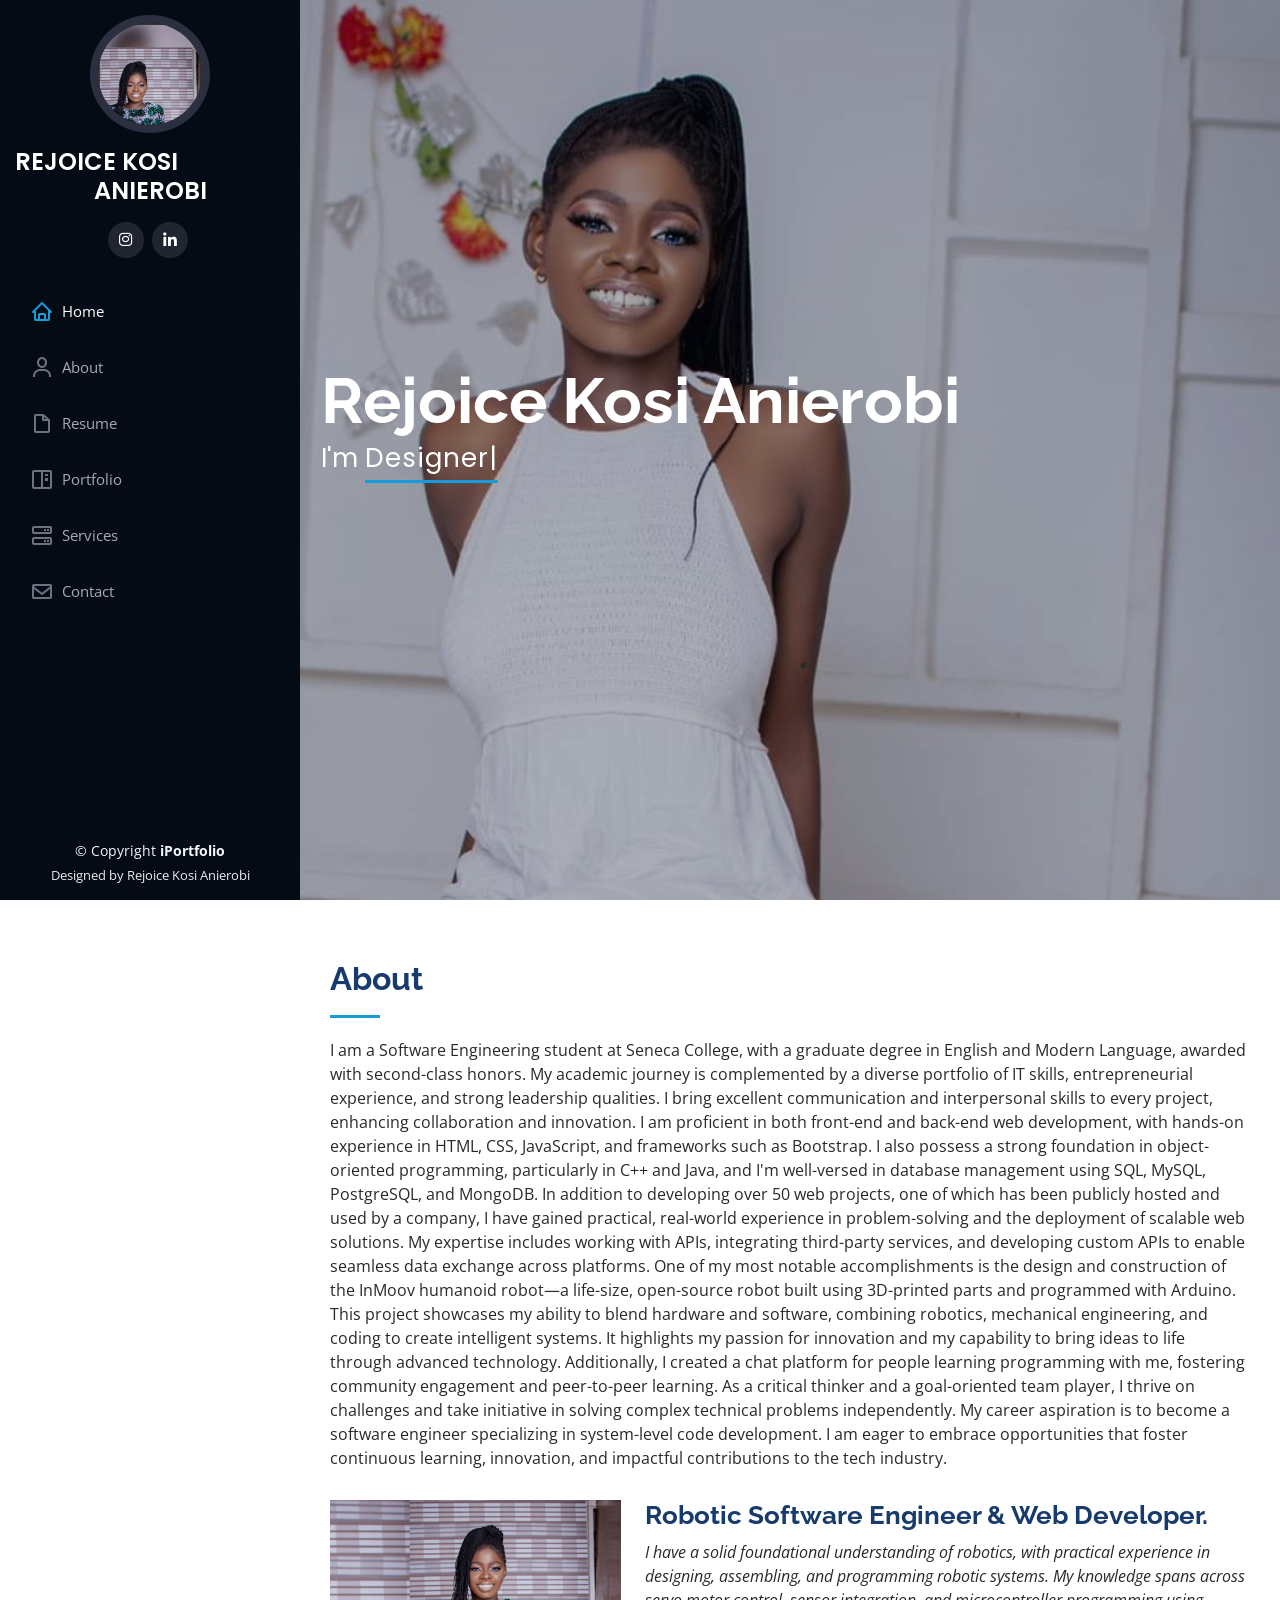
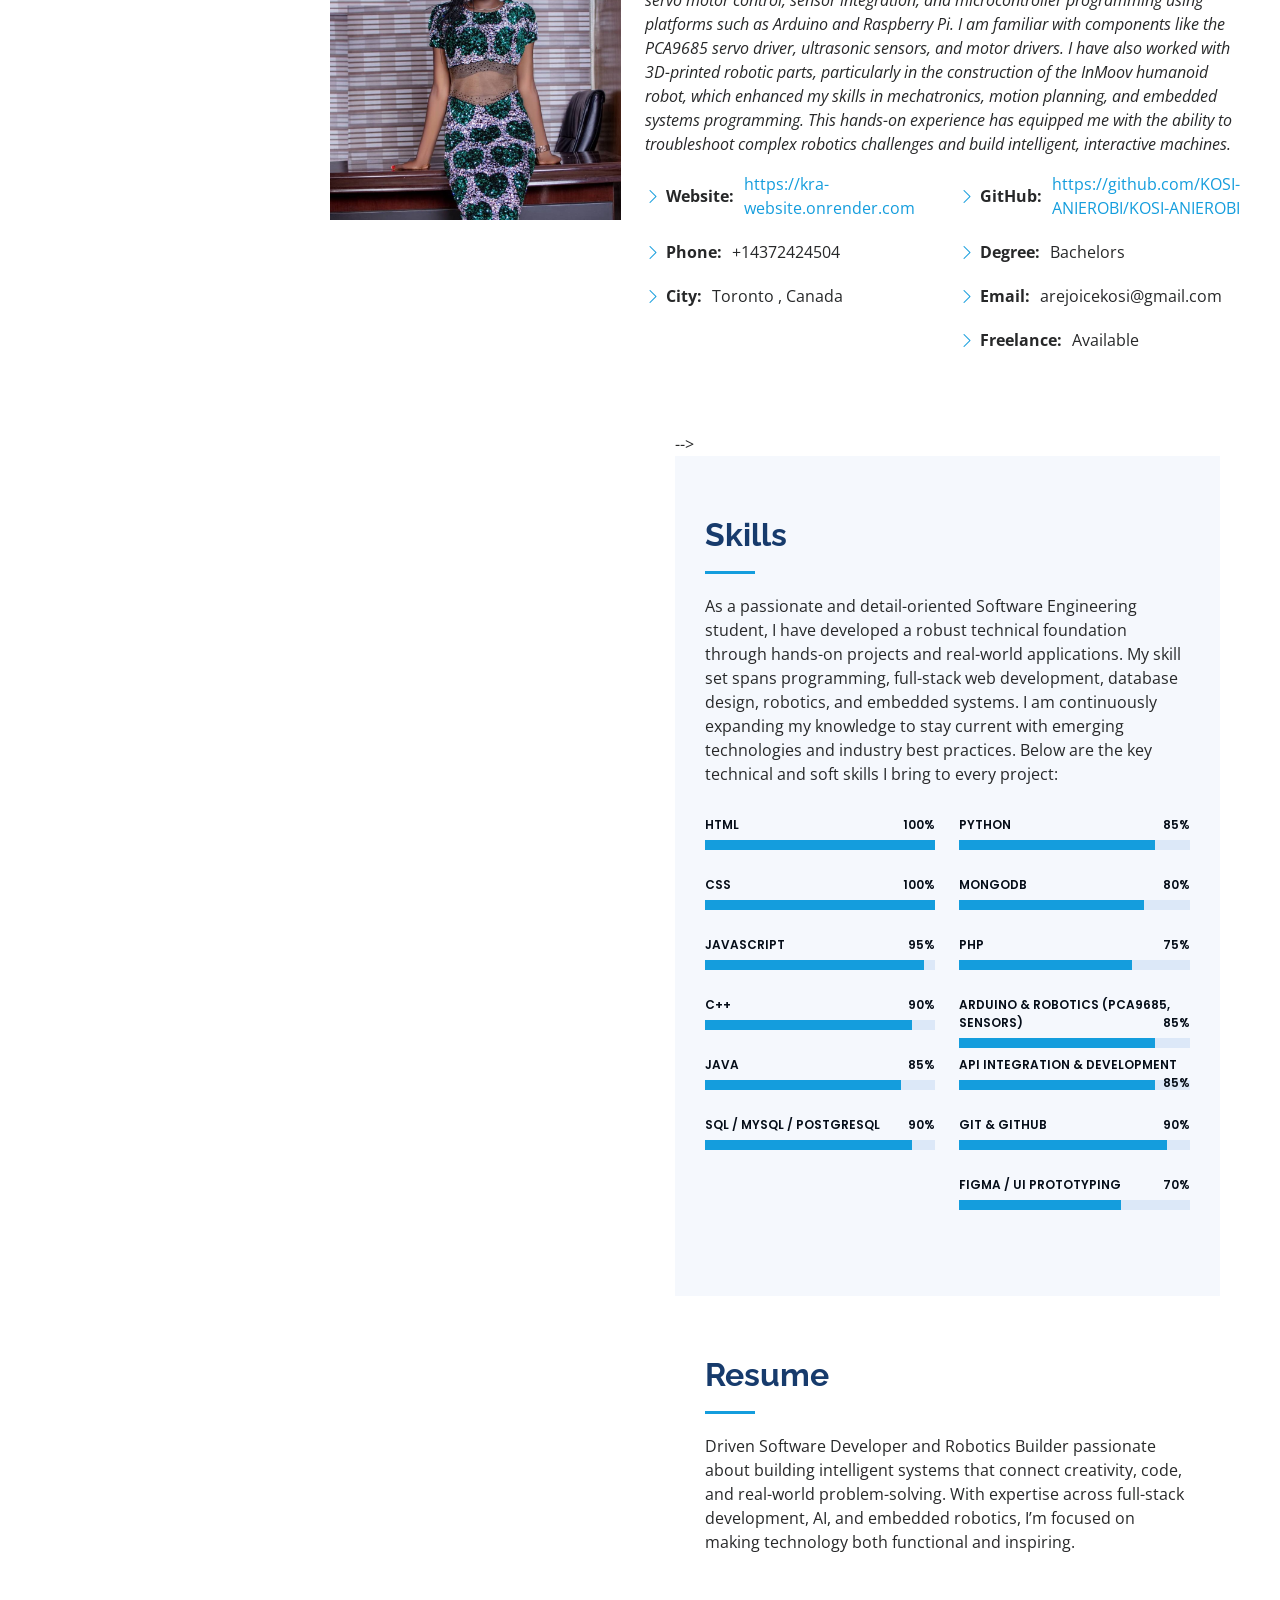
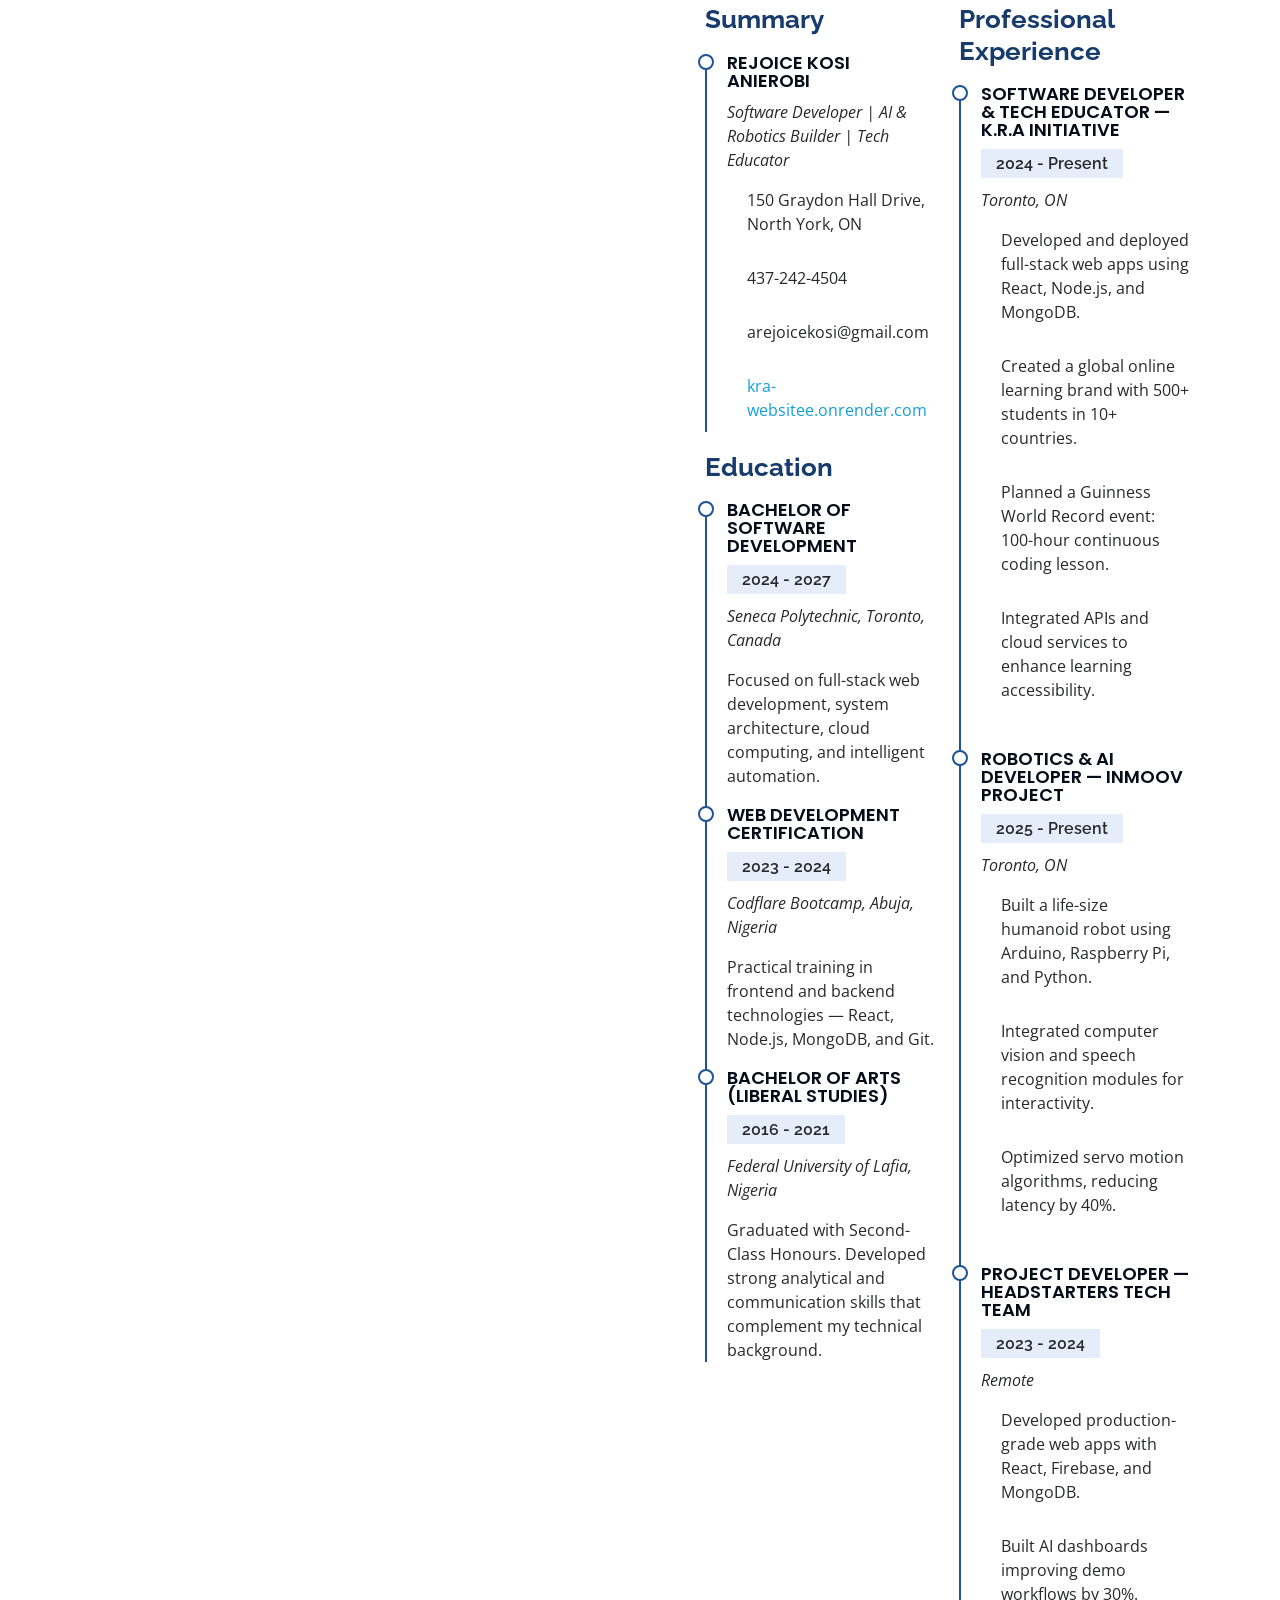
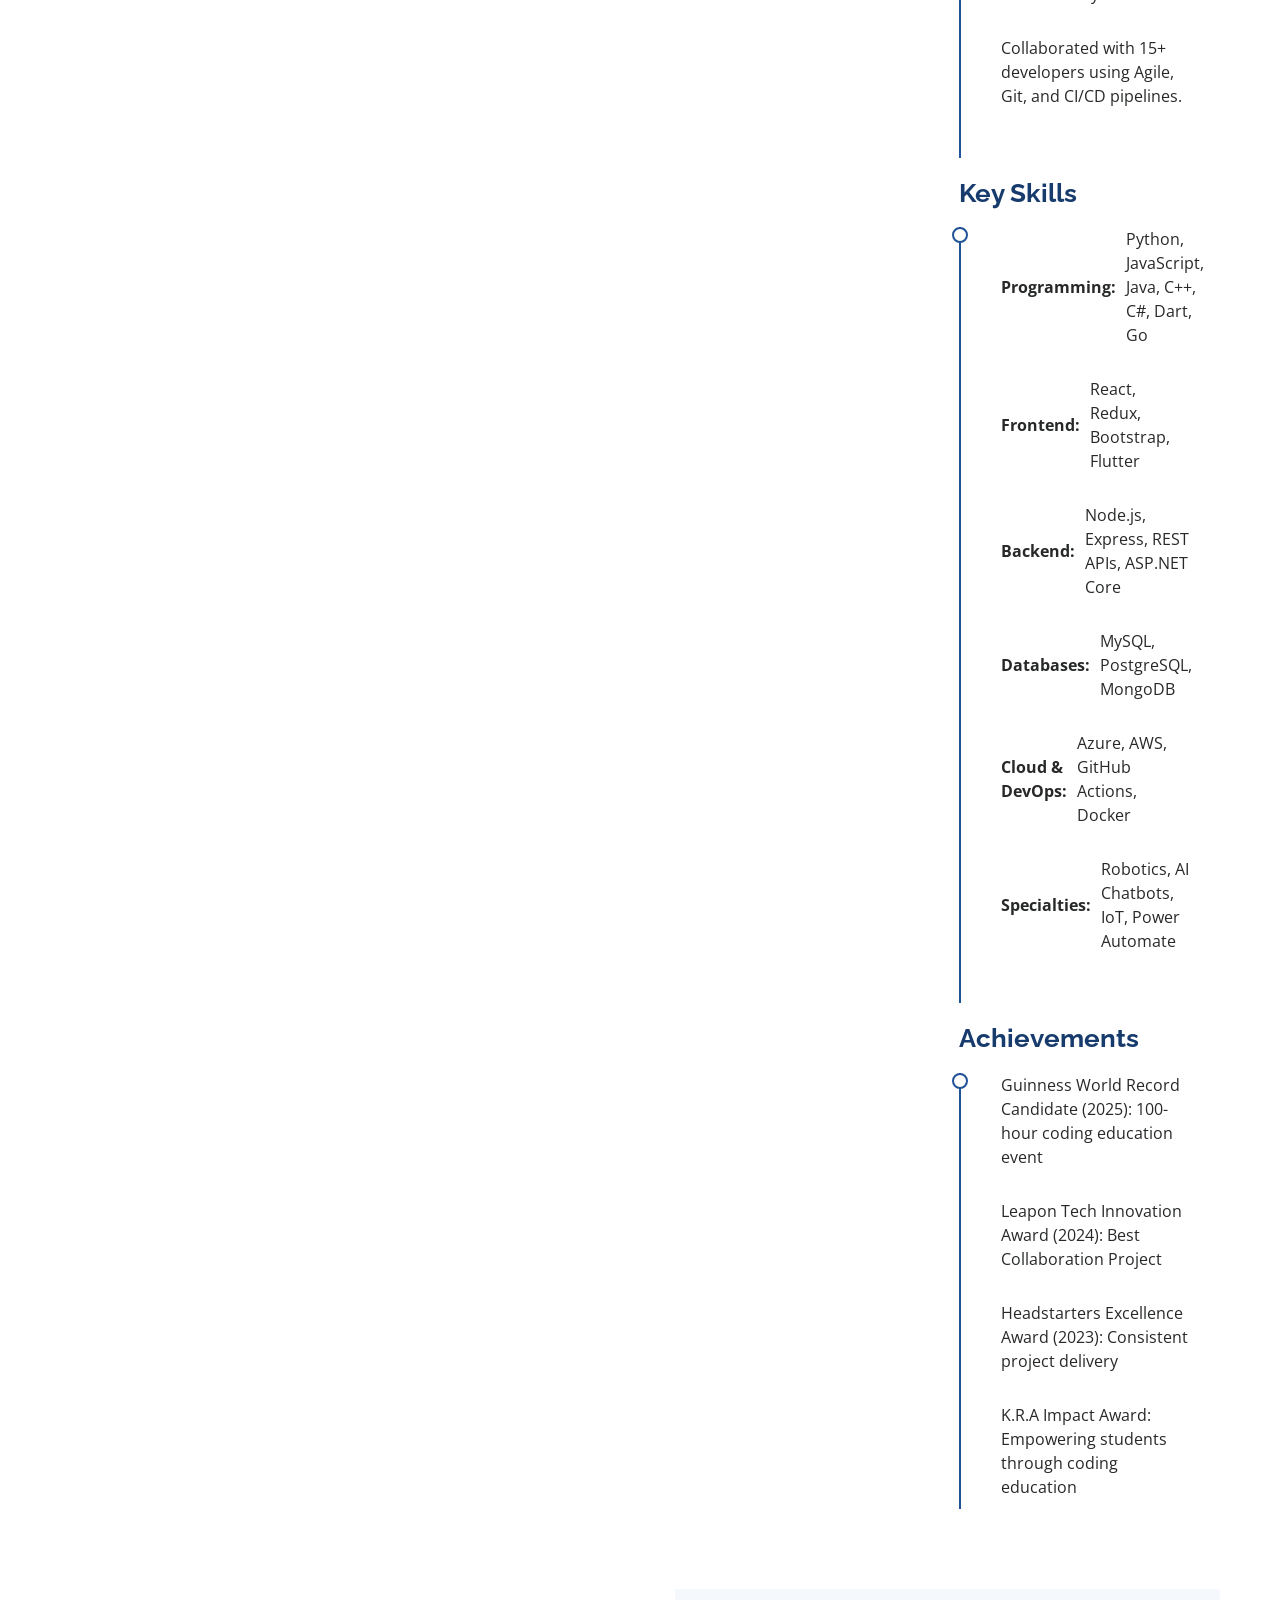
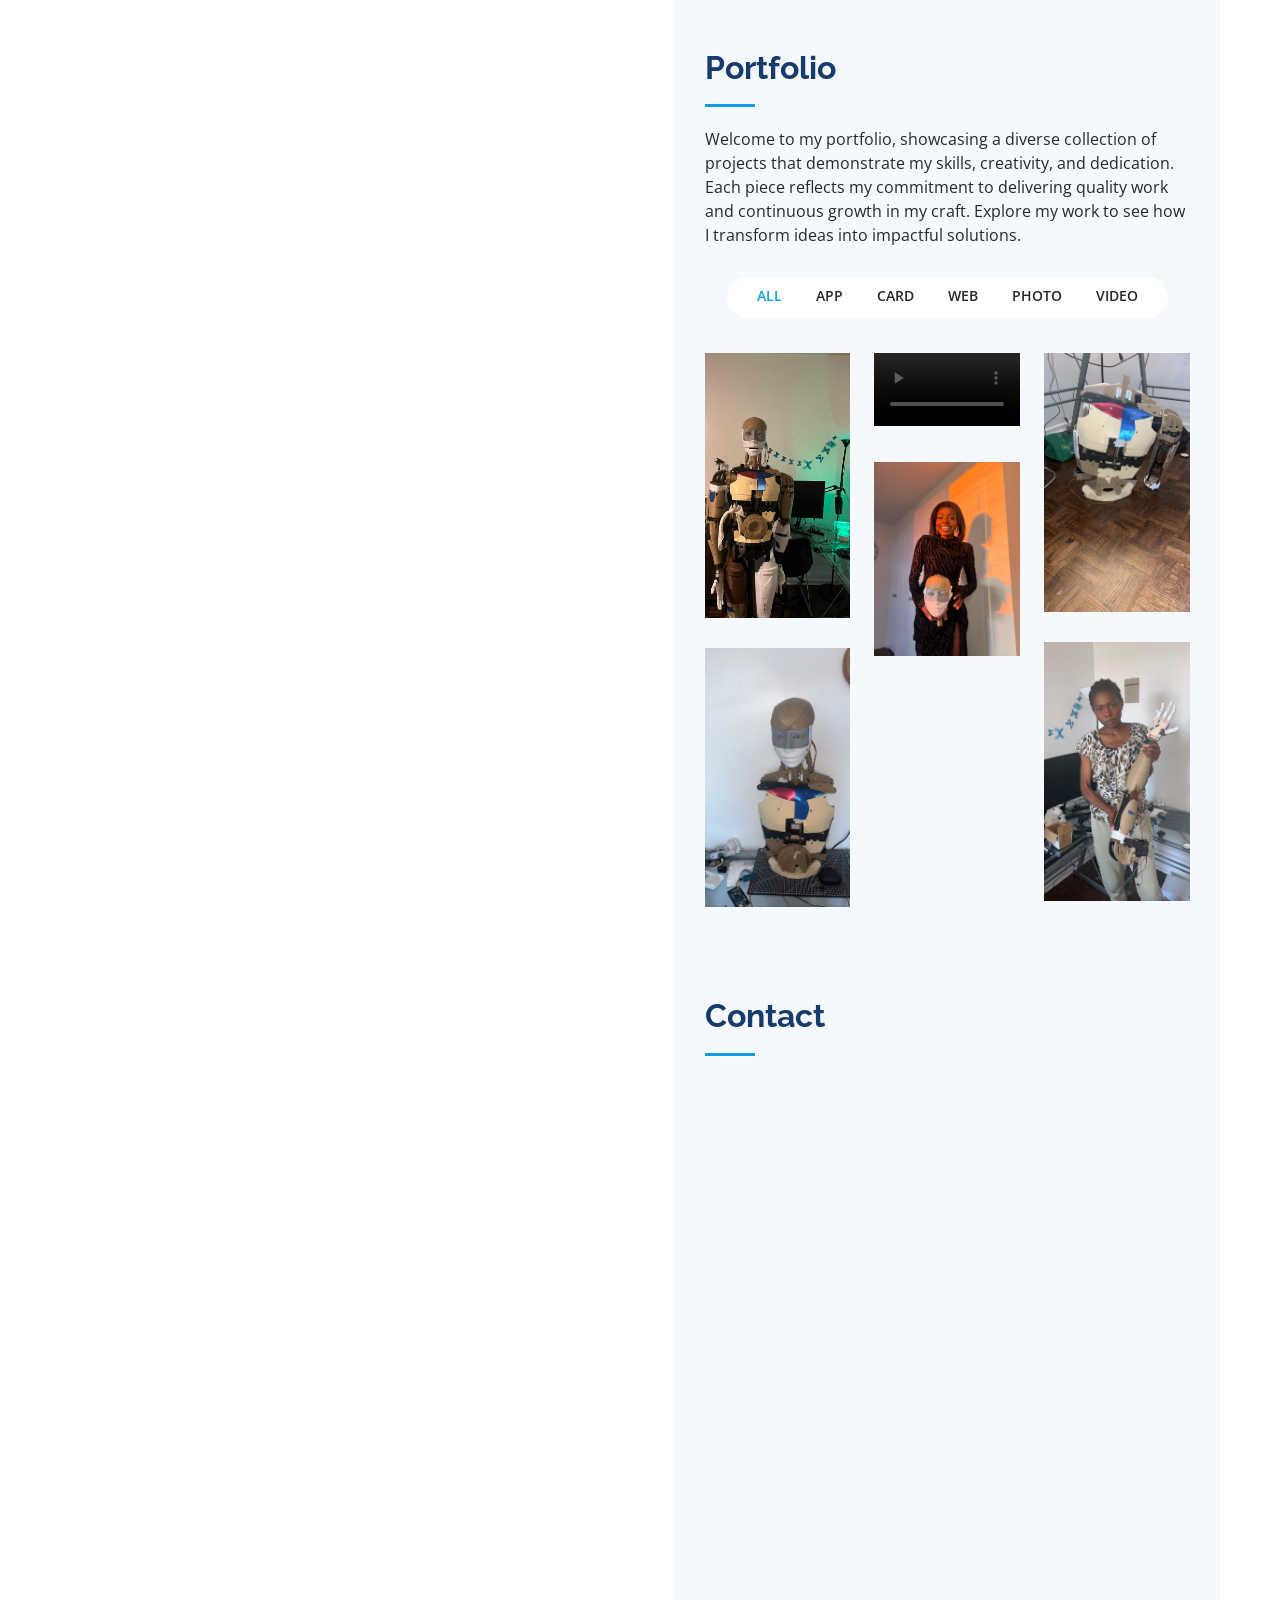
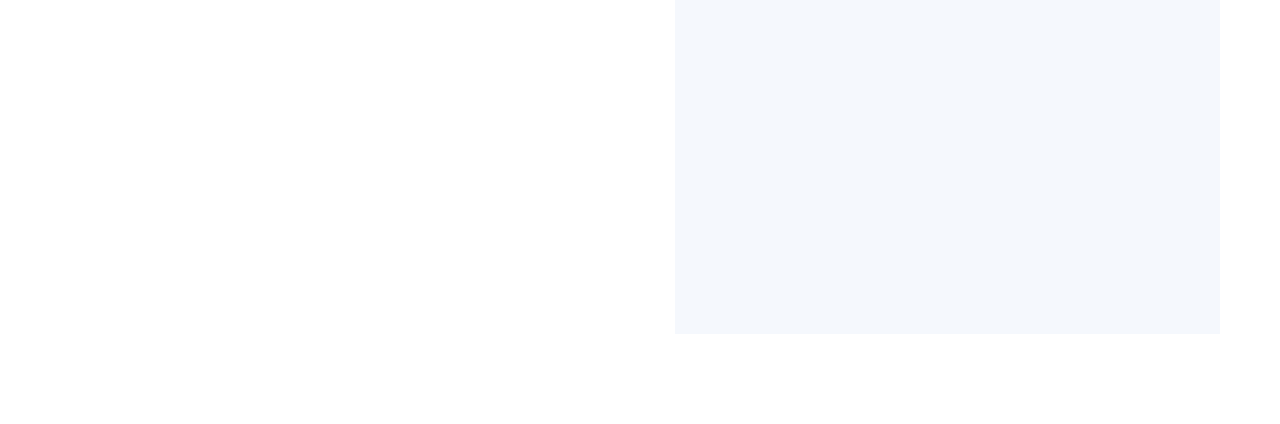
==== commit ac14067f: "new1" ====
--- a/index.html
+++ b/index.html
@@ -102,7 +102,6 @@
             <div class="row">
               <div class="col-lg-6">
                 <ul>
-                  <li><i class="bi bi-chevron-right"></i> <strong>Birthday:</strong> <span>16 May 1999</span></li>
                  <li><i class="bi bi-chevron-right"></i> <strong>Website:</strong> <a href="https://kra-website.onrender.com" target="_blank">https://kra-website.onrender.com</a></li>
                   <li><i class="bi bi-chevron-right"></i> <strong>Phone:</strong> <span>+14372424504</span></li>
                   <li><i class="bi bi-chevron-right"></i> <strong>City:</strong> <span>Toronto , Canada</span></li>
@@ -291,76 +290,117 @@
       </div>
     </section><!-- End Skills Section -->
 
-    <!-- ======= Resume Section ======= -->
-   <!-- ======= Resume Section ======= -->
+<!-- ======= Resume Section ======= -->
 <section id="resume" class="resume">
   <div class="container">
 
     <div class="section-title">
       <h2>Resume</h2>
-      <p>A results-driven Software Engineering student with over 50 completed web projects and real-world experience in robotics, including the design and development of a life-size InMoov humanoid robot. Passionate about building intelligent systems and solving real-world problems through code.</p>
+      <p>Driven Software Developer and Robotics Builder passionate about building intelligent systems that connect creativity, code, and real-world problem-solving. With expertise across full-stack development, AI, and embedded robotics, I’m focused on making technology both functional and inspiring.</p>
     </div>
 
     <div class="row">
+      <!-- Left Column -->
       <div class="col-lg-6" data-aos="fade-up">
         <h3 class="resume-title">Summary</h3>
         <div class="resume-item pb-0">
           <h4>Rejoice Kosi Anierobi</h4>
-          <p><em>Innovative, fast-learning software developer and robotics enthusiast with strong communication skills and proven ability to build full-stack applications and embedded robotic systems.</em></p>
+          <p><em>Software Developer | AI & Robotics Builder | Tech Educator</em></p>
           <ul>
-            <li> 150 graydon hall  drive, North York, ON</li>
+            <li>150 Graydon Hall Drive, North York, ON</li>
             <li>437-242-4504</li>
             <li>arejoicekosi@gmail.com</li>
+            <li><a href="https://kra-websitee.onrender.com" target="_blank">kra-websitee.onrender.com</a></li>
           </ul>
         </div>
 
         <h3 class="resume-title">Education</h3>
         <div class="resume-item">
-          <h4>Bachelors  in Software Engineering</h4>
-          <h5>2023 - Present</h5>
+          <h4>Bachelor of Software Development</h4>
+          <h5>2024 - 2027</h5>
           <p><em>Seneca Polytechnic, Toronto, Canada</em></p>
-          <p>Focused on full-stack web development, object-oriented programming, database management, and system architecture.</p>
+          <p>Focused on full-stack web development, system architecture, cloud computing, and intelligent automation.</p>
         </div>
         <div class="resume-item">
-          <h4>B.A. English & Modern Language</h4>
+          <h4>Web Development Certification</h4>
+          <h5>2023 - 2024</h5>
+          <p><em>Codflare Bootcamp, Abuja, Nigeria</em></p>
+          <p>Practical training in frontend and backend technologies — React, Node.js, MongoDB, and Git.</p>
+        </div>
+        <div class="resume-item">
+          <h4>Bachelor of Arts (Liberal Studies)</h4>
           <h5>2016 - 2021</h5>
           <p><em>Federal University of Lafia, Nigeria</em></p>
-          <p>Graduated with Second-Class Honors. Developed strong research, writing, and critical thinking skills which complement my technical background.</p>
-        </div>
-      </div>
-
+          <p>Graduated with Second-Class Honours. Developed strong analytical and communication skills that complement my technical background.</p>
+        </div>
+      </div>
+
+      <!-- Right Column -->
       <div class="col-lg-6" data-aos="fade-up" data-aos-delay="100">
         <h3 class="resume-title">Professional Experience</h3>
+
         <div class="resume-item">
-          <h4>Web Developer / Robotics Builder (Freelance)</h4>
-          <h5>2021 - Present</h5>
+          <h4>Software Developer & Tech Educator — K.R.A Initiative</h4>
+          <h5>2024 - Present</h5>
           <p><em>Toronto, ON</em></p>
           <ul>
-            <li>Built and launched over 50 functional websites, including one currently used by a real business.</li>
-            <li>Created a full-scale InMoov robot using Arduino, 3D-printed parts, PCA9685, and sensor modules.</li>
-            <li>Integrated third-party APIs and built RESTful APIs for dynamic web applications.</li>
-            <li>Implemented databases using MySQL, PostgreSQL, and MongoDB to support complex data-driven apps.</li>
-            <li>Utilized GitHub and Git for source control and collaborative development.</li>
+            <li>Developed and deployed full-stack web apps using React, Node.js, and MongoDB.</li>
+            <li>Created a global online learning brand with 500+ students in 10+ countries.</li>
+            <li>Planned a Guinness World Record event: 100-hour continuous coding lesson.</li>
+            <li>Integrated APIs and cloud services to enhance learning accessibility.</li>
           </ul>
         </div>
 
         <div class="resume-item">
-          <h4>Founder - K.R.A Code Chronicles</h4>
-          <h5>2024 - Present</h5>
-          <p><em>Toronto, ON / Online</em></p>
+          <h4>Robotics & AI Developer — InMoov Project</h4>
+          <h5>2025 - Present</h5>
+          <p><em>Toronto, ON</em></p>
           <ul>
-            <li>Created a free programming education platform across Instagram and YouTube to teach HTML, CSS, JavaScript, Python, C++, and robotics.</li>
-            <li>Organized and hosted live coding classes to support beginners in tech.</li>
-            <li>Mentored aspiring developers and provided accessible resources for global learners.</li>
+            <li>Built a life-size humanoid robot using Arduino, Raspberry Pi, and Python.</li>
+            <li>Integrated computer vision and speech recognition modules for interactivity.</li>
+            <li>Optimized servo motion algorithms, reducing latency by 40%.</li>
           </ul>
         </div>
-      </div>
-    </div>
-
+
+        <div class="resume-item">
+          <h4>Project Developer — Headstarters Tech Team</h4>
+          <h5>2023 - 2024</h5>
+          <p><em>Remote</em></p>
+          <ul>
+            <li>Developed production-grade web apps with React, Firebase, and MongoDB.</li>
+            <li>Built AI dashboards improving demo workflows by 30%.</li>
+            <li>Collaborated with 15+ developers using Agile, Git, and CI/CD pipelines.</li>
+          </ul>
+        </div>
+
+        <h3 class="resume-title">Key Skills</h3>
+        <div class="resume-item">
+          <ul>
+            <li><strong>Programming:</strong> Python, JavaScript, Java, C++, C#, Dart, Go</li>
+            <li><strong>Frontend:</strong> React, Redux, Bootstrap, Flutter</li>
+            <li><strong>Backend:</strong> Node.js, Express, REST APIs, ASP.NET Core</li>
+            <li><strong>Databases:</strong> MySQL, PostgreSQL, MongoDB</li>
+            <li><strong>Cloud & DevOps:</strong> Azure, AWS, GitHub Actions, Docker</li>
+            <li><strong>Specialties:</strong> Robotics, AI Chatbots, IoT, Power Automate</li>
+          </ul>
+        </div>
+
+        <h3 class="resume-title">Achievements</h3>
+        <div class="resume-item">
+          <ul>
+            <li>Guinness World Record Candidate (2025): 100-hour coding education event</li>
+            <li>Leapon Tech Innovation Award (2024): Best Collaboration Project</li>
+            <li>Headstarters Excellence Award (2023): Consistent project delivery</li>
+            <li>K.R.A Impact Award: Empowering students through coding education</li>
+          </ul>
+        </div>
+
+      </div>
+    </div>
   </div>
 </section>
 <!-- End Resume Section -->
-<!-- End Resume Section -->
+
 
     <!-- ======= Portfolio Section ======= -->
     <section id="portfolio" class="portfolio section-bg">
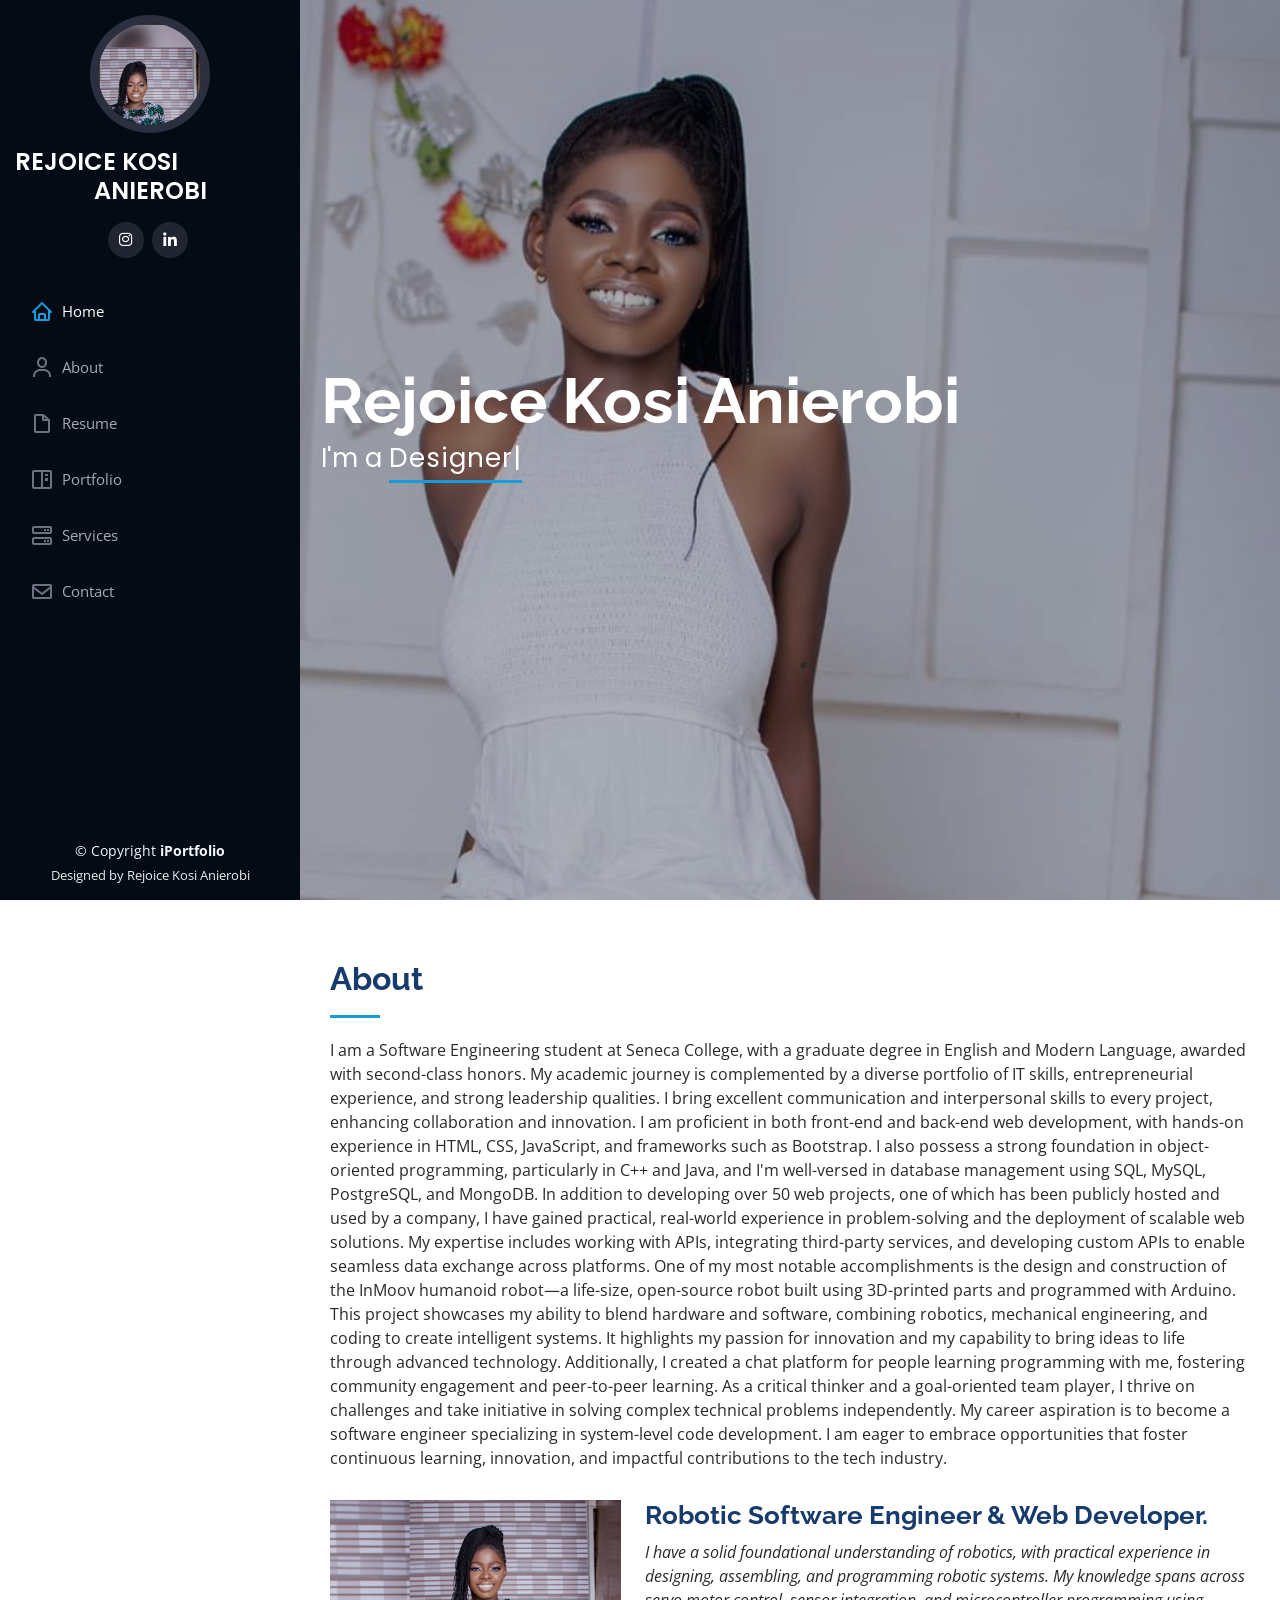
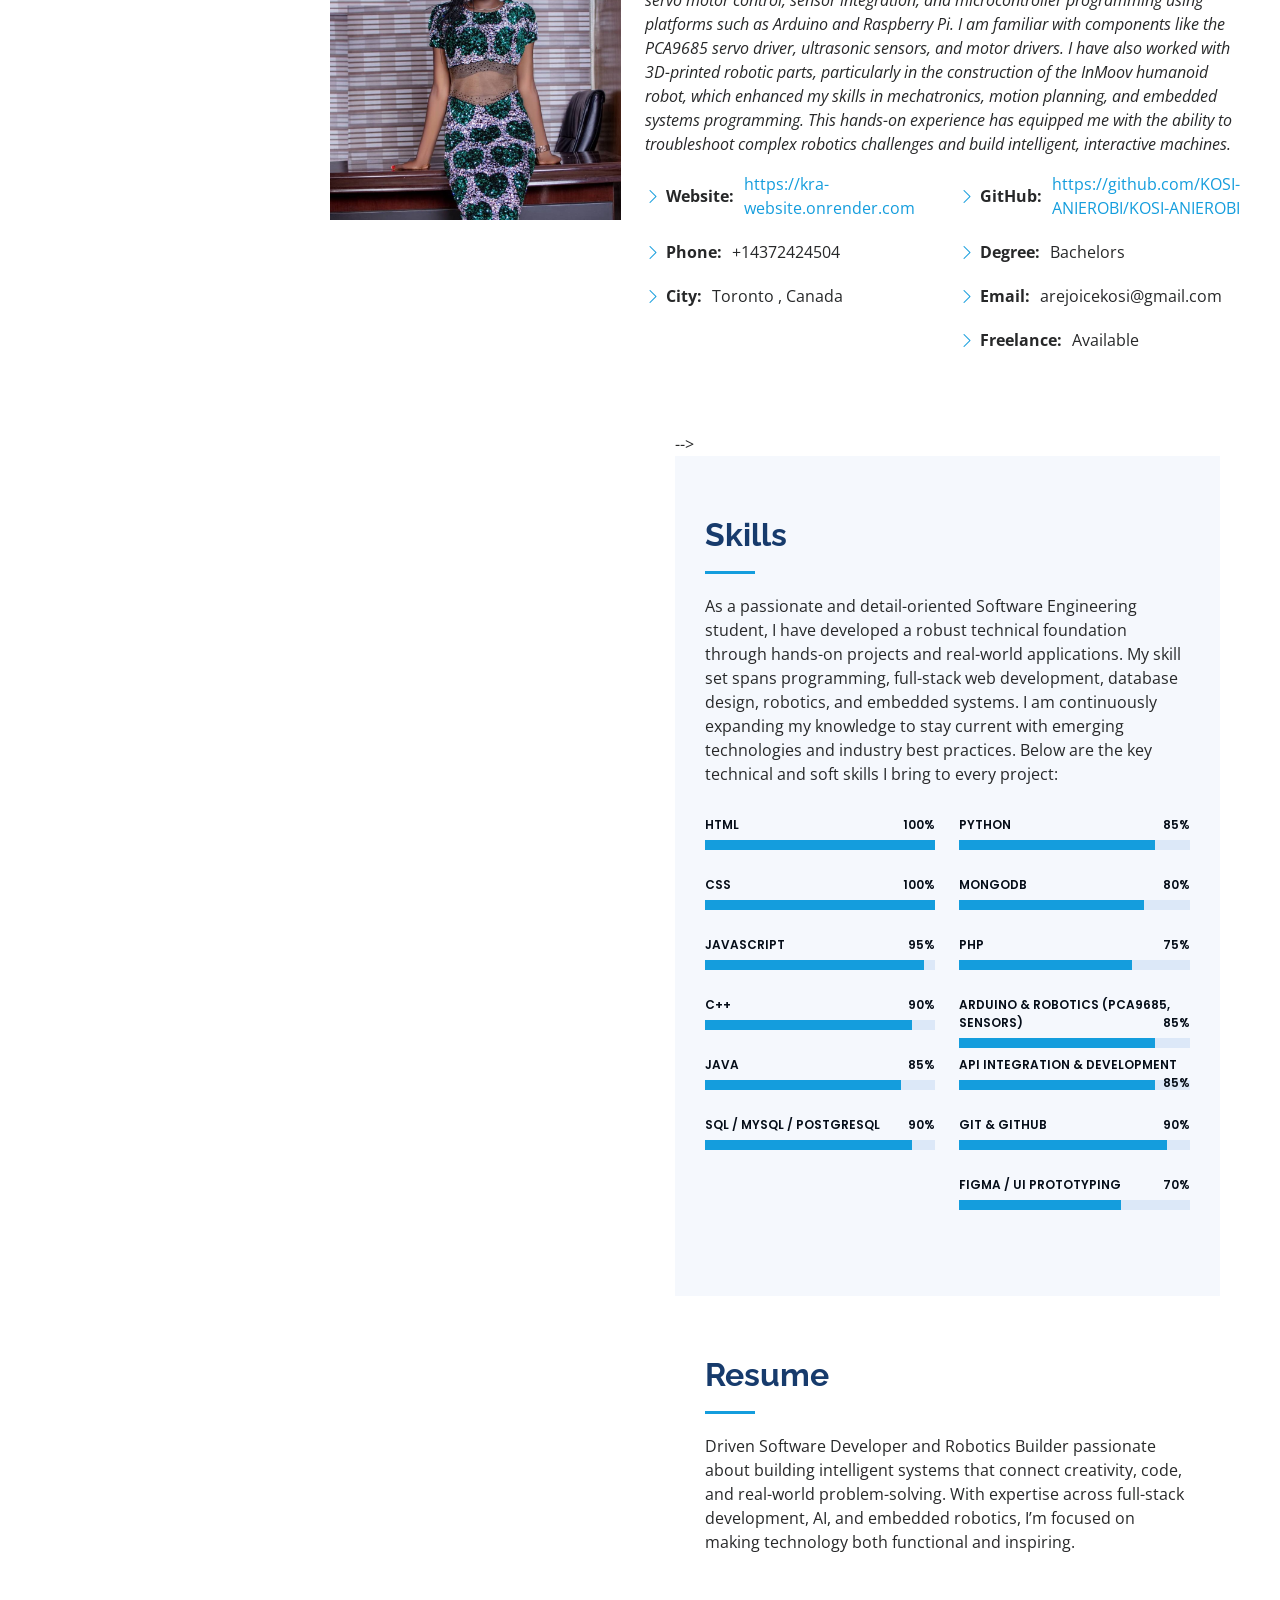
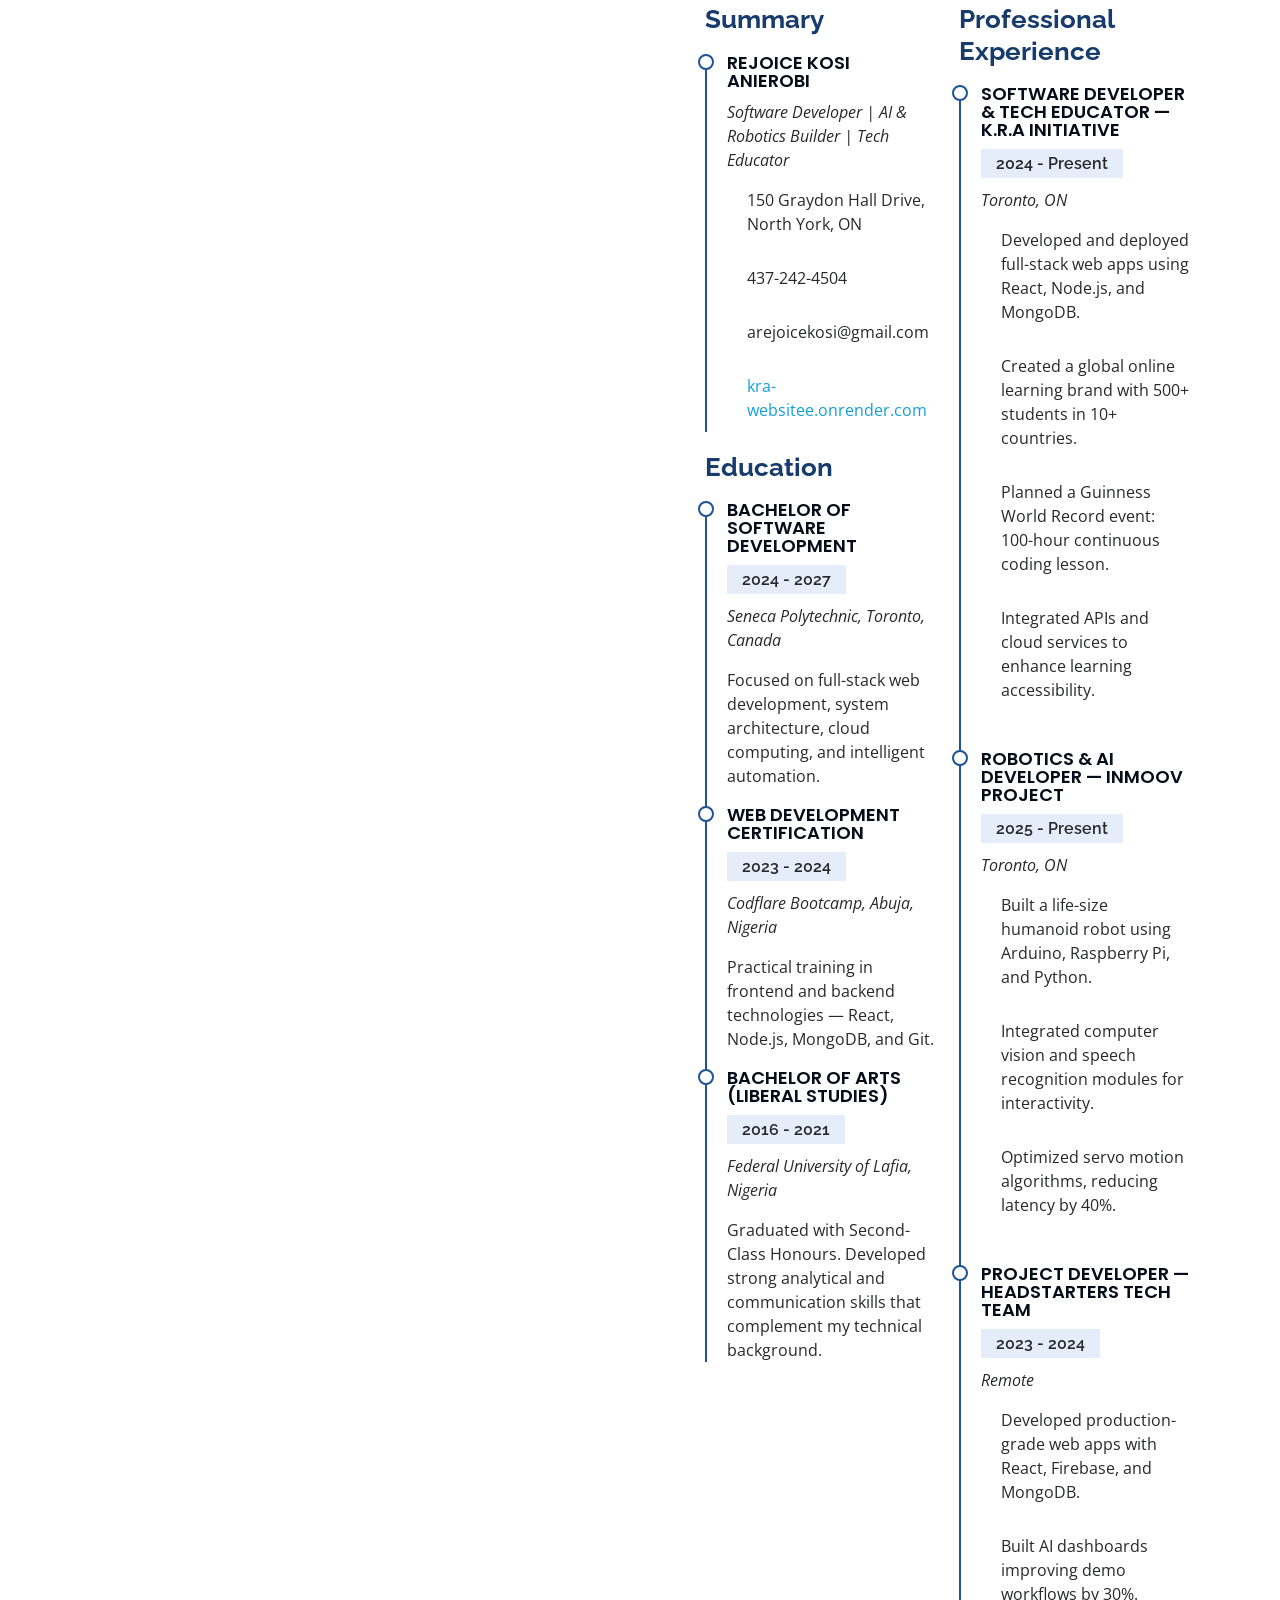
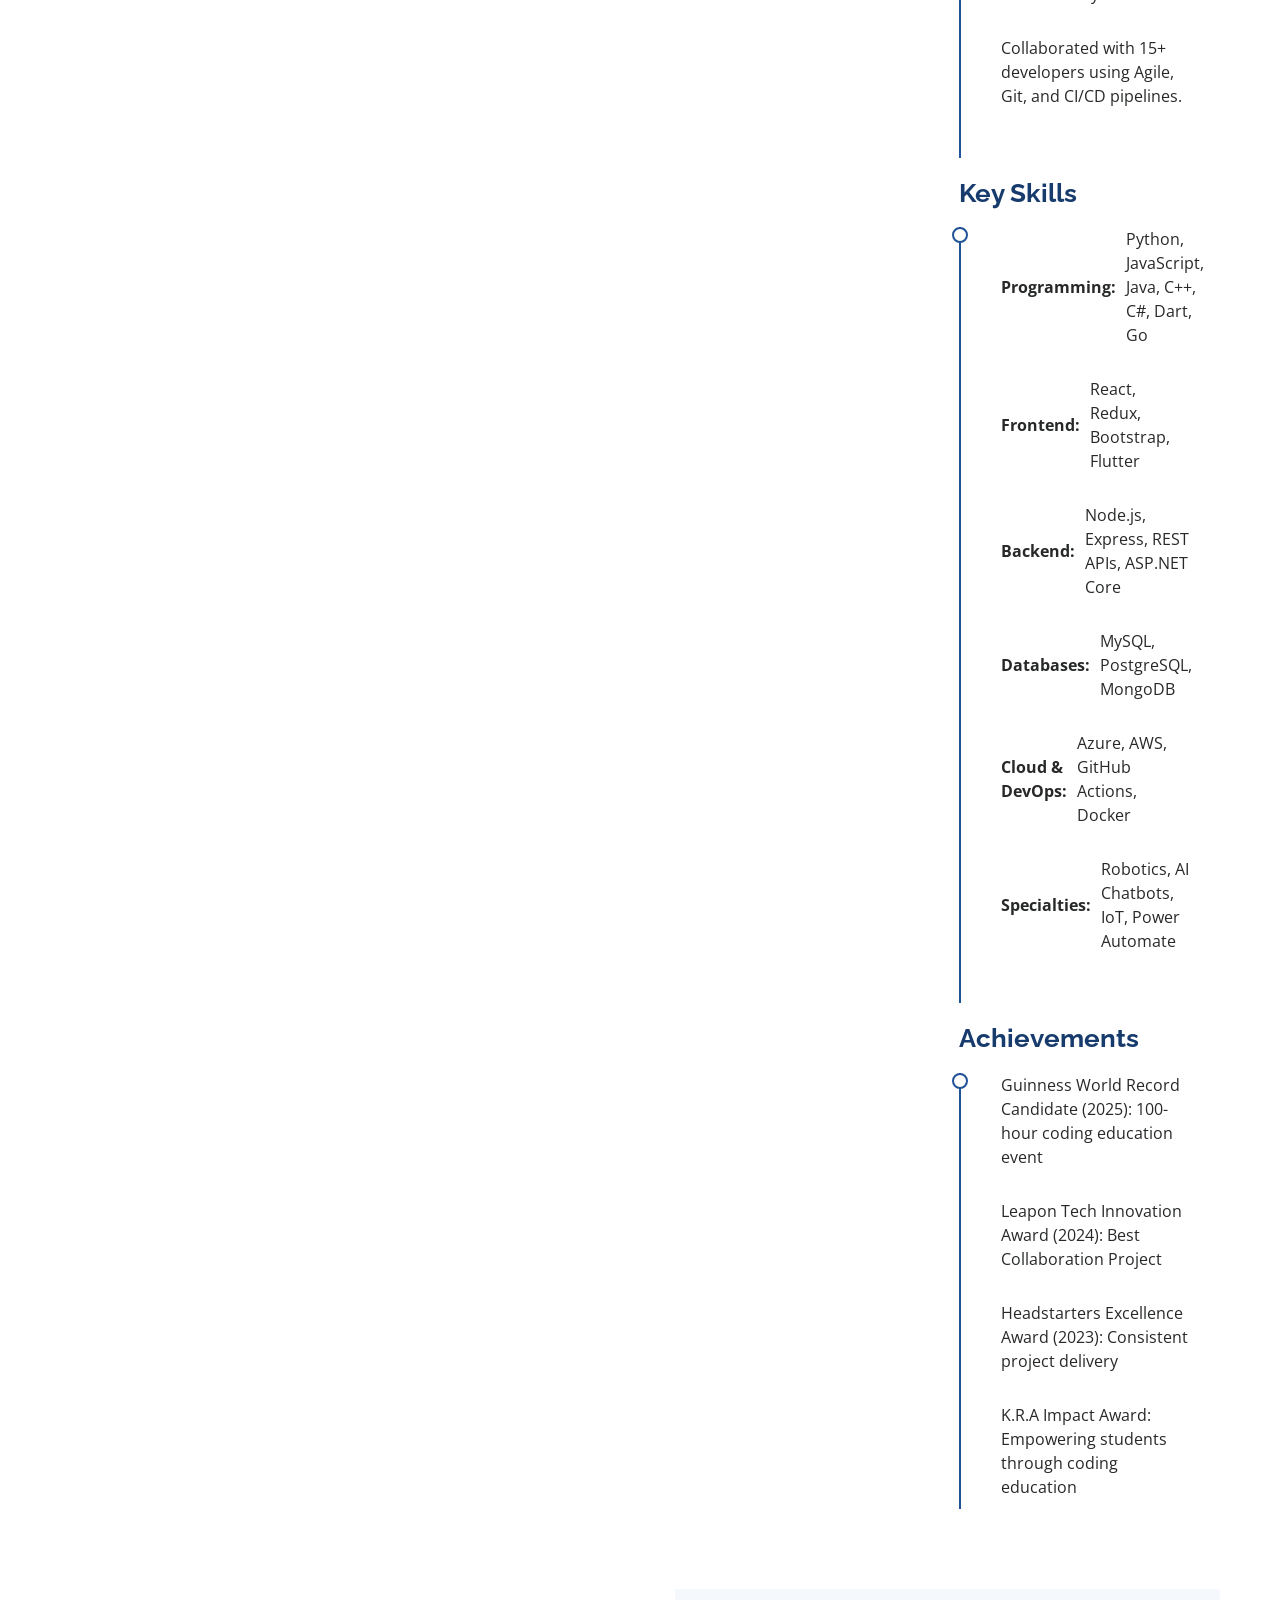
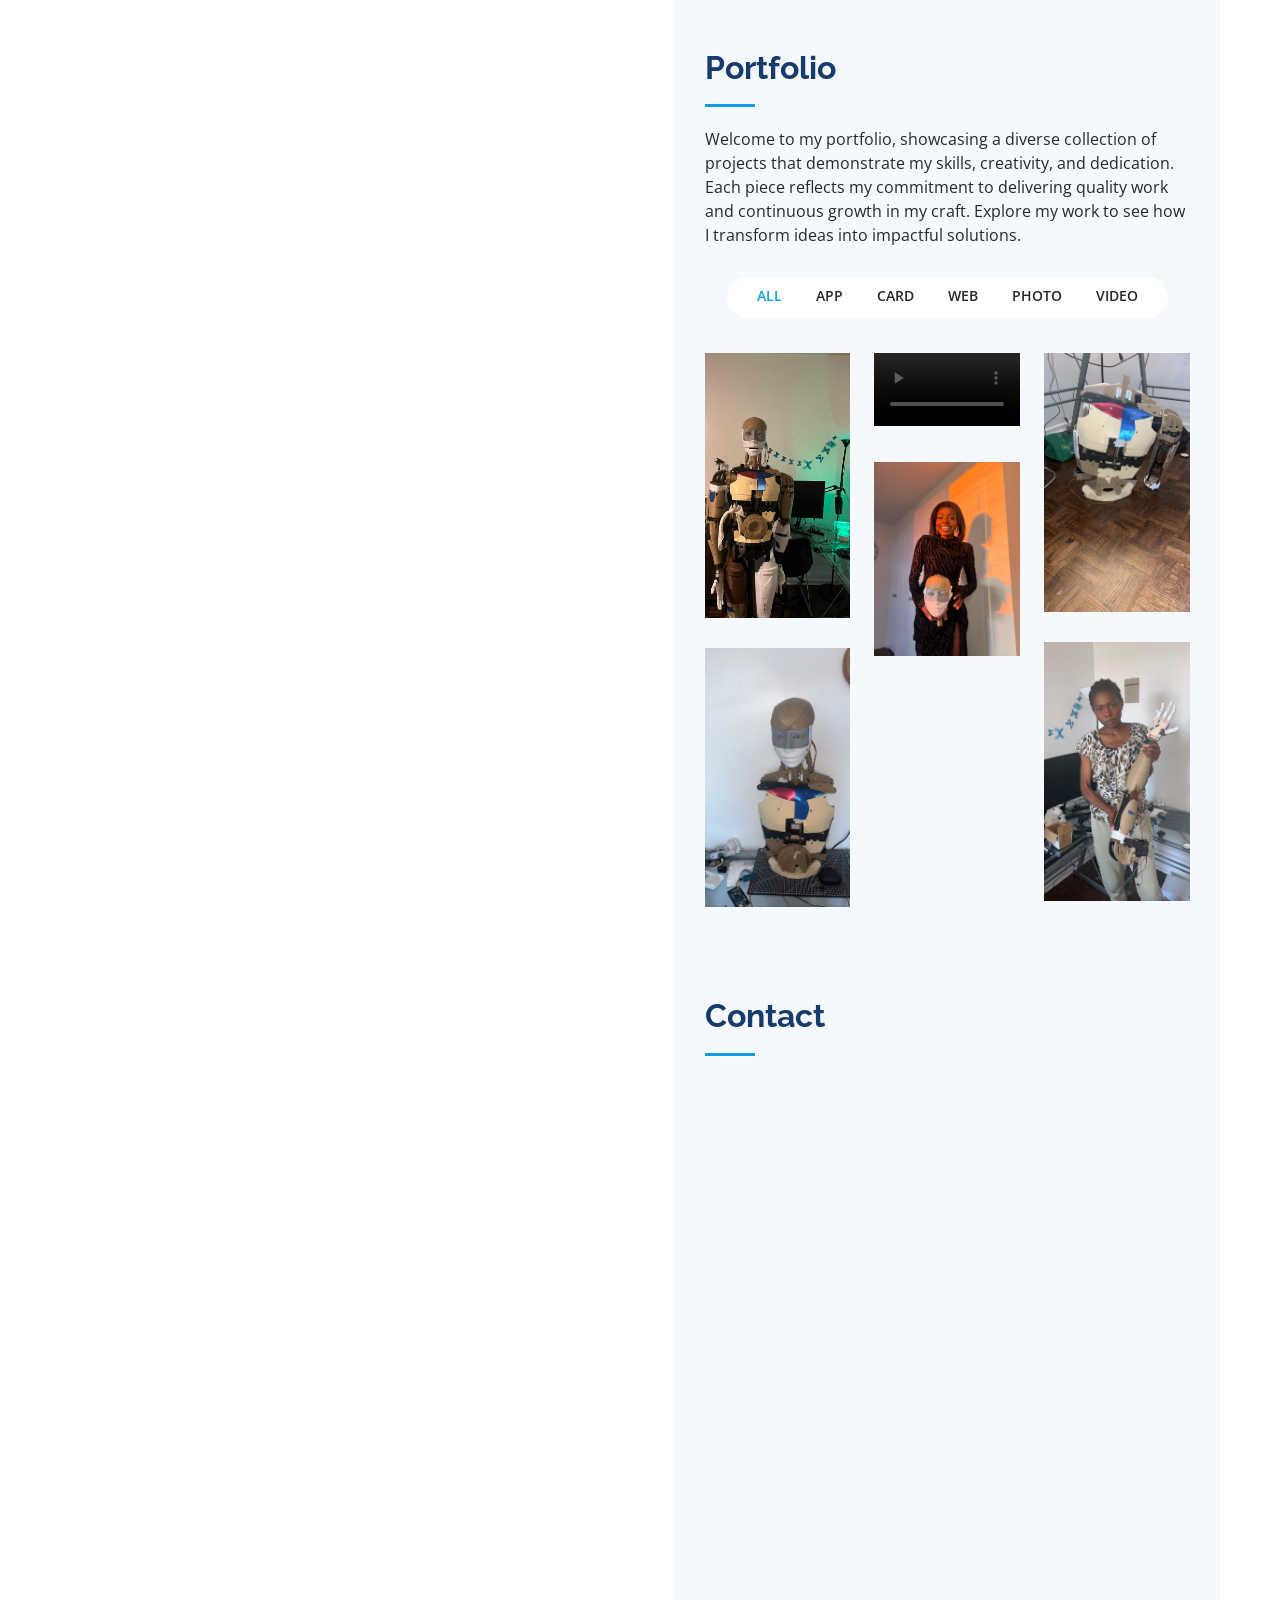
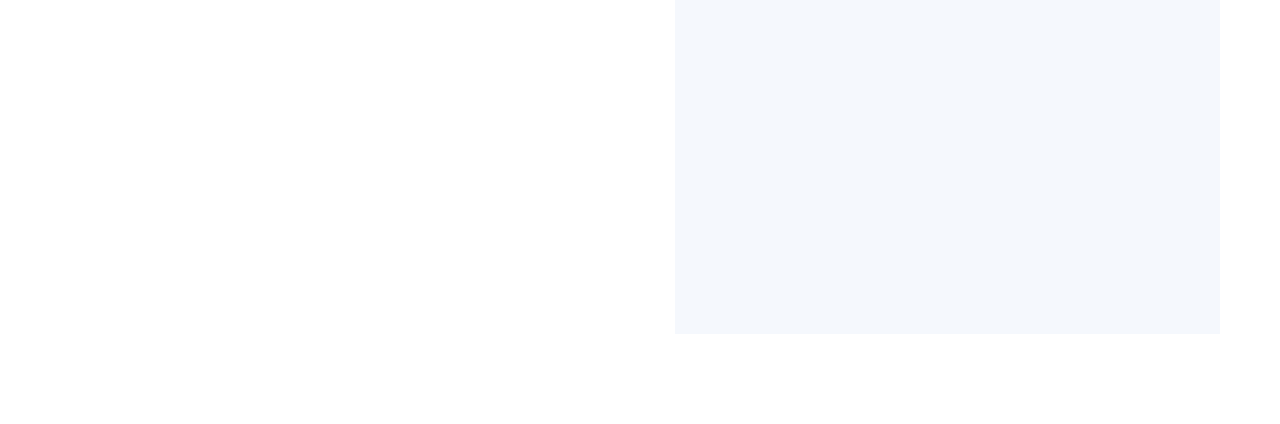
==== commit a020660b: "new1" ====
--- a/index.html
+++ b/index.html
@@ -74,7 +74,7 @@
   <section id="hero" class="d-flex flex-column justify-content-center align-items-center">
     <div class="hero-container" data-aos="fade-in">
       <h1>Rejoice Kosi Anierobi</h1>
-      <p>I'm <span class="typed" data-typed-items="Designer, Developer, Freelancer, Software Engineering Student,An English Teacher "></span></p>
+      <p>I'm a <span class="typed" data-typed-items="Designer, Developer, Freelancer, Software Engineering Student,An English Teacher "></span></p>
     </div>
   </section><!-- End Hero -->
 
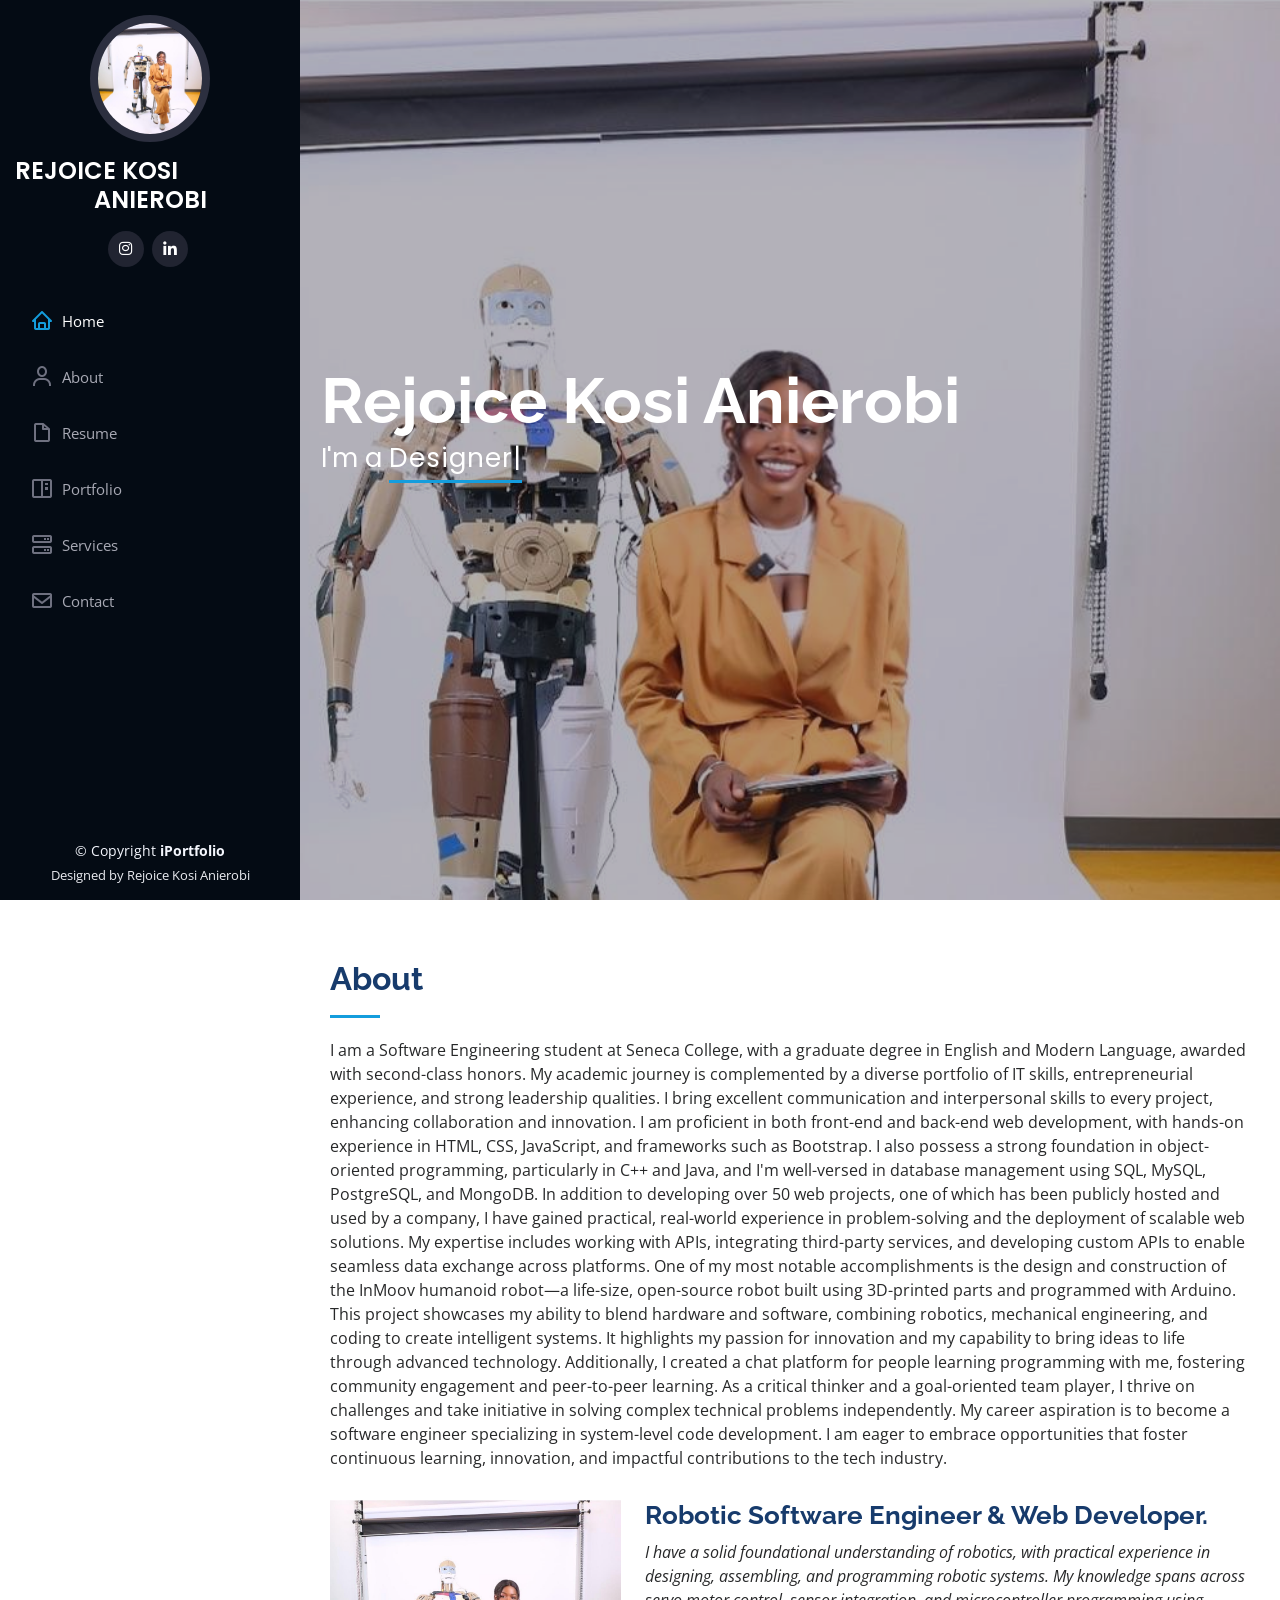
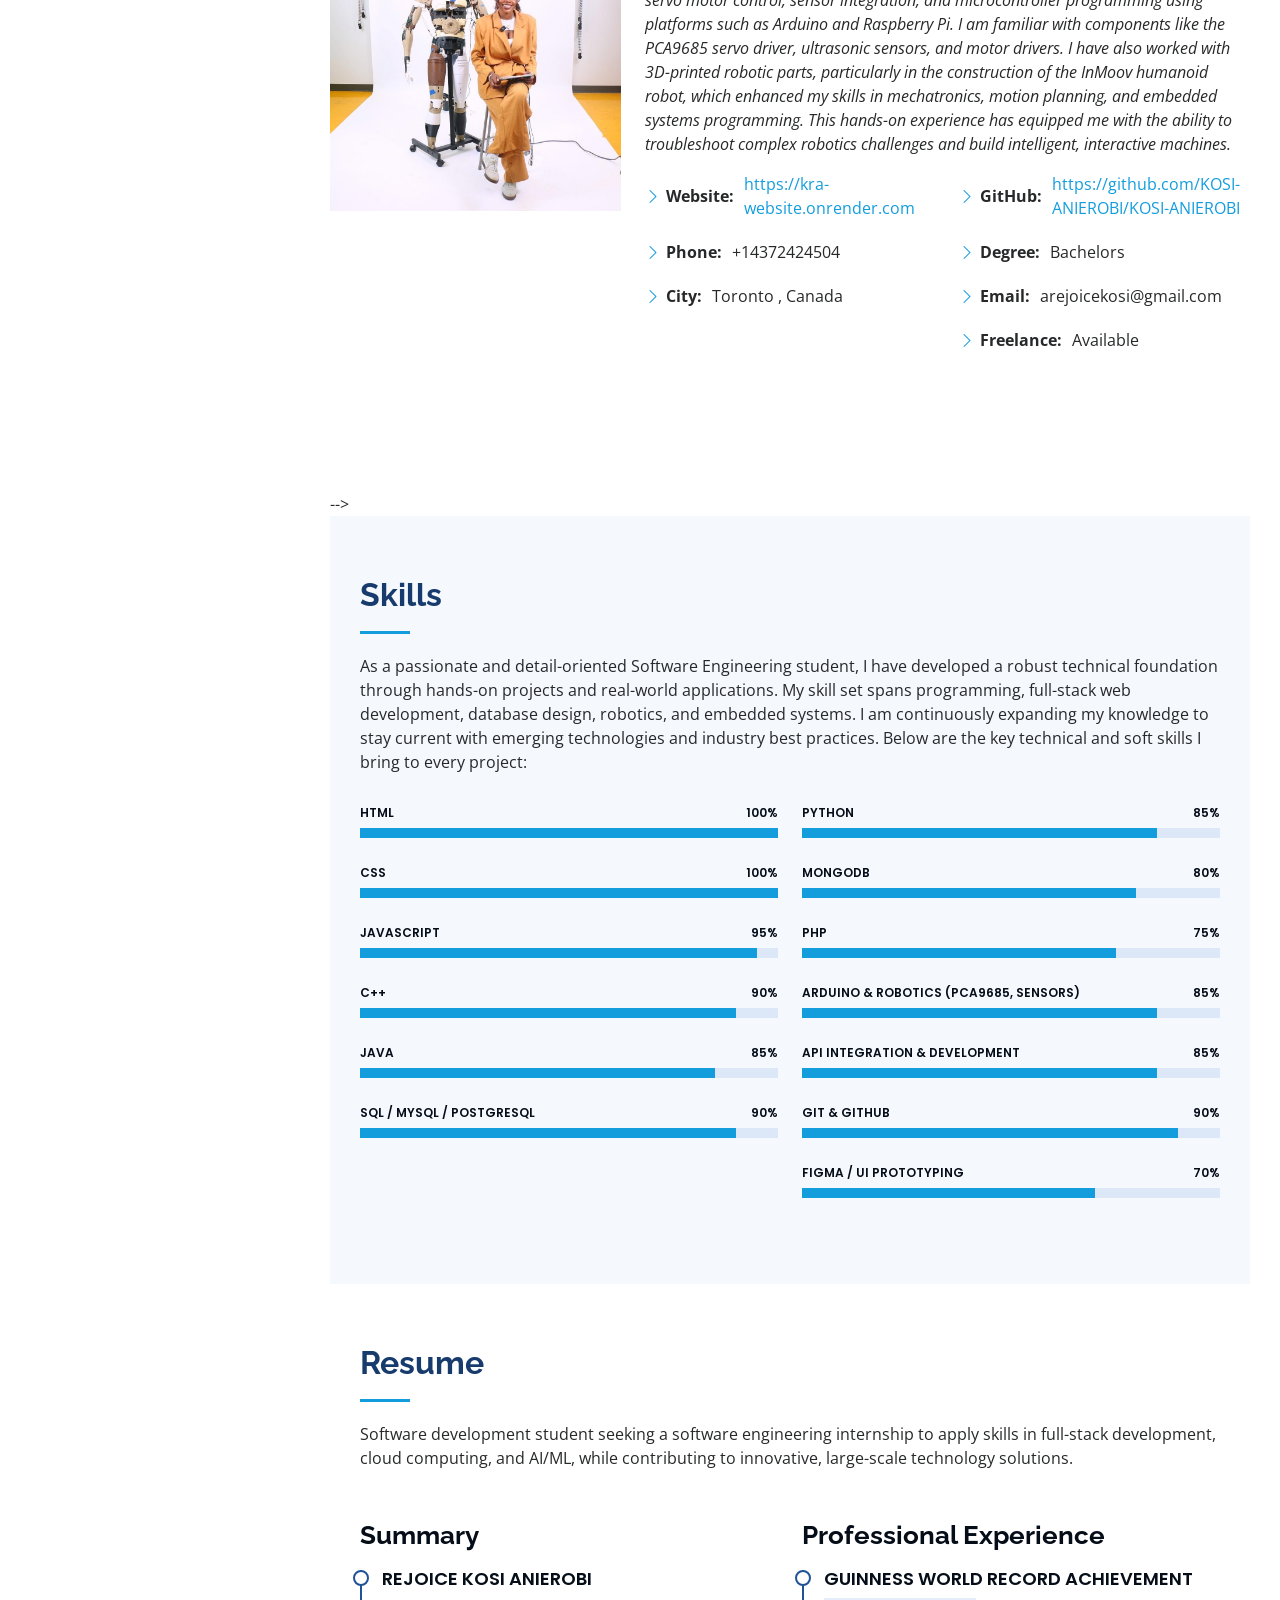
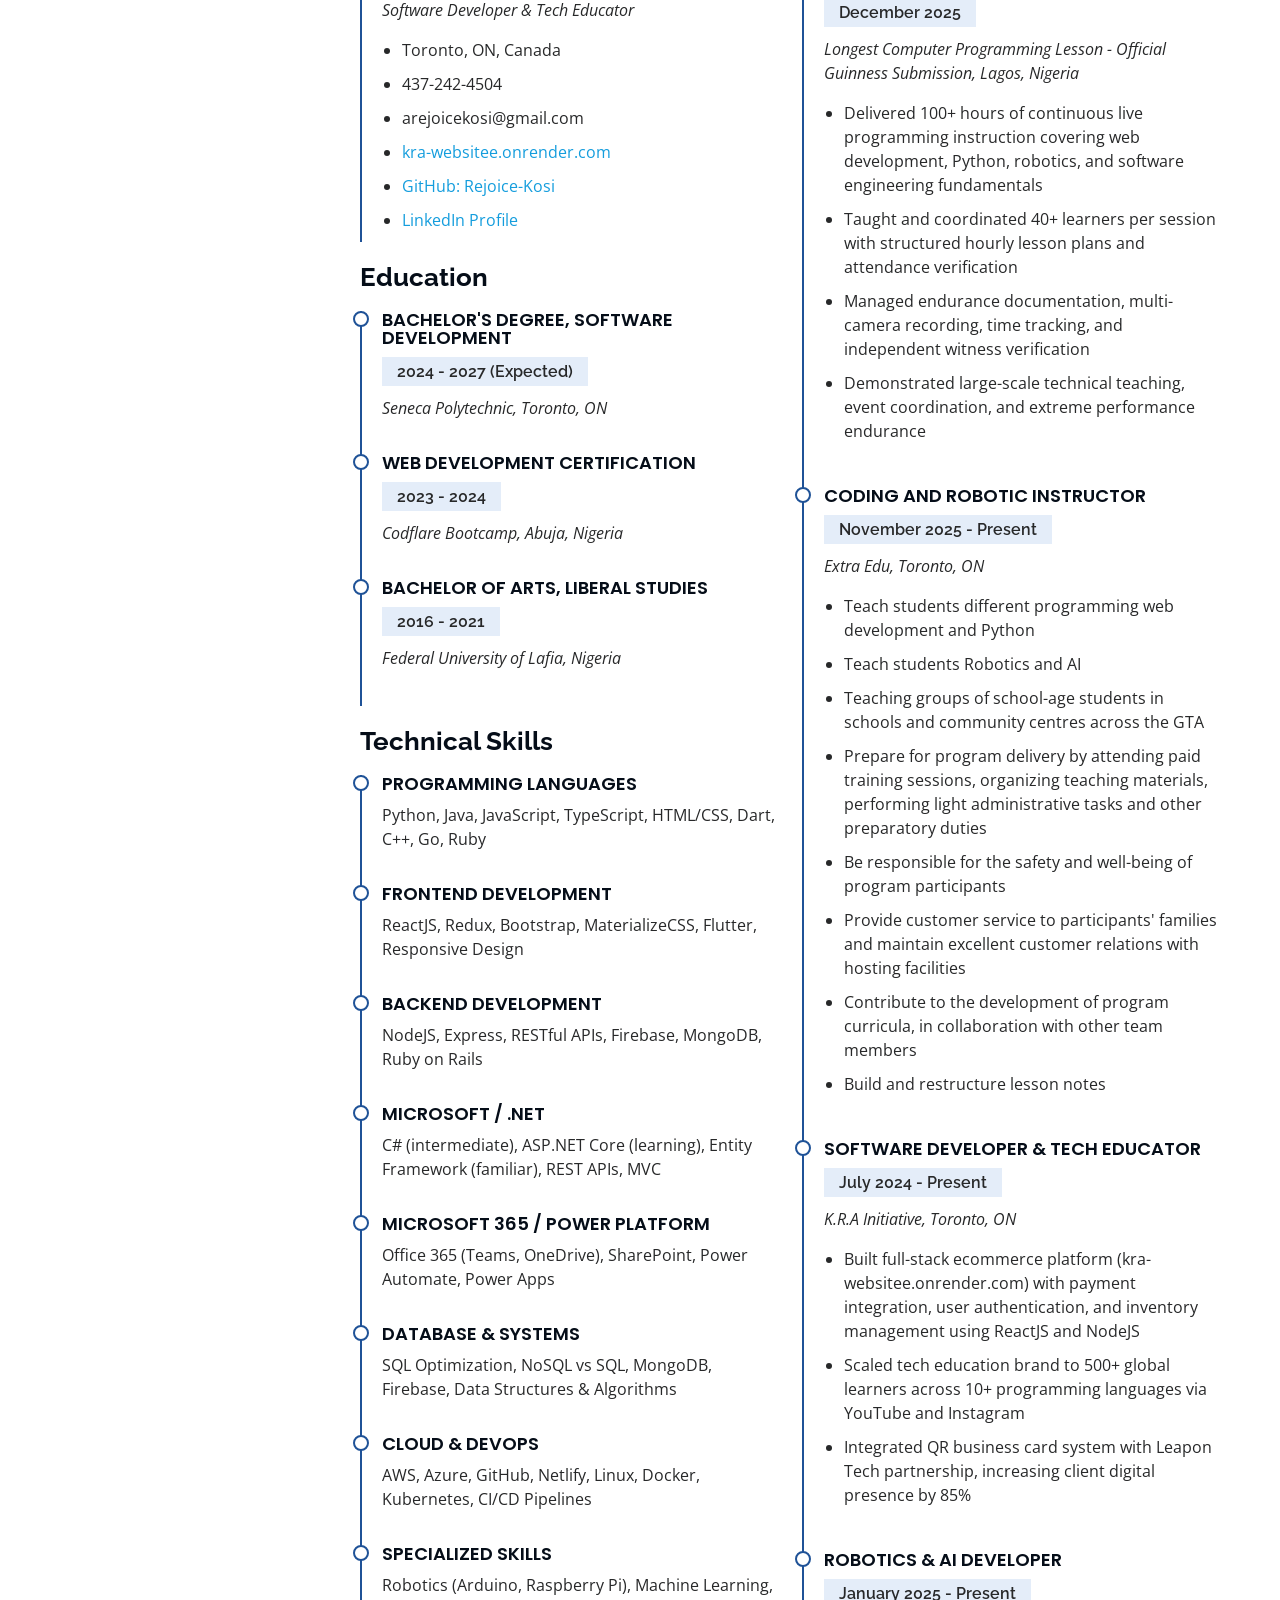
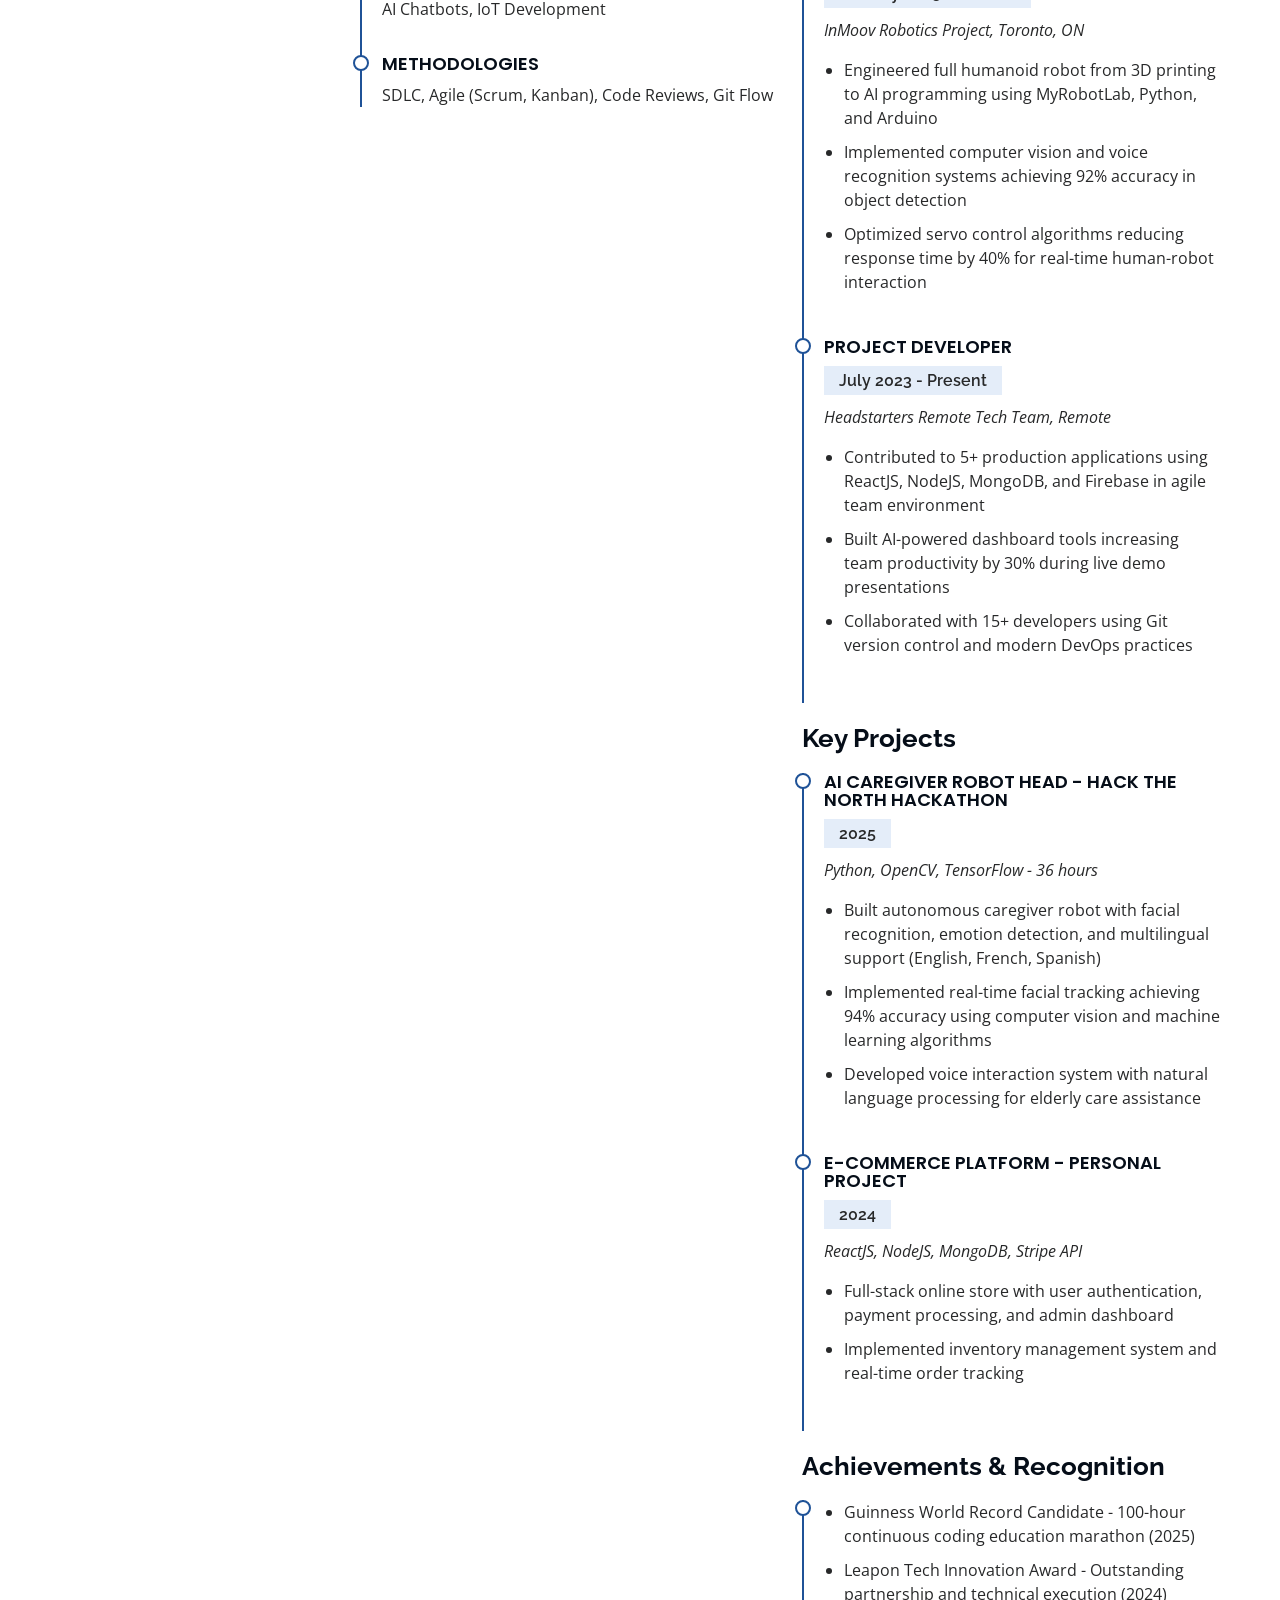
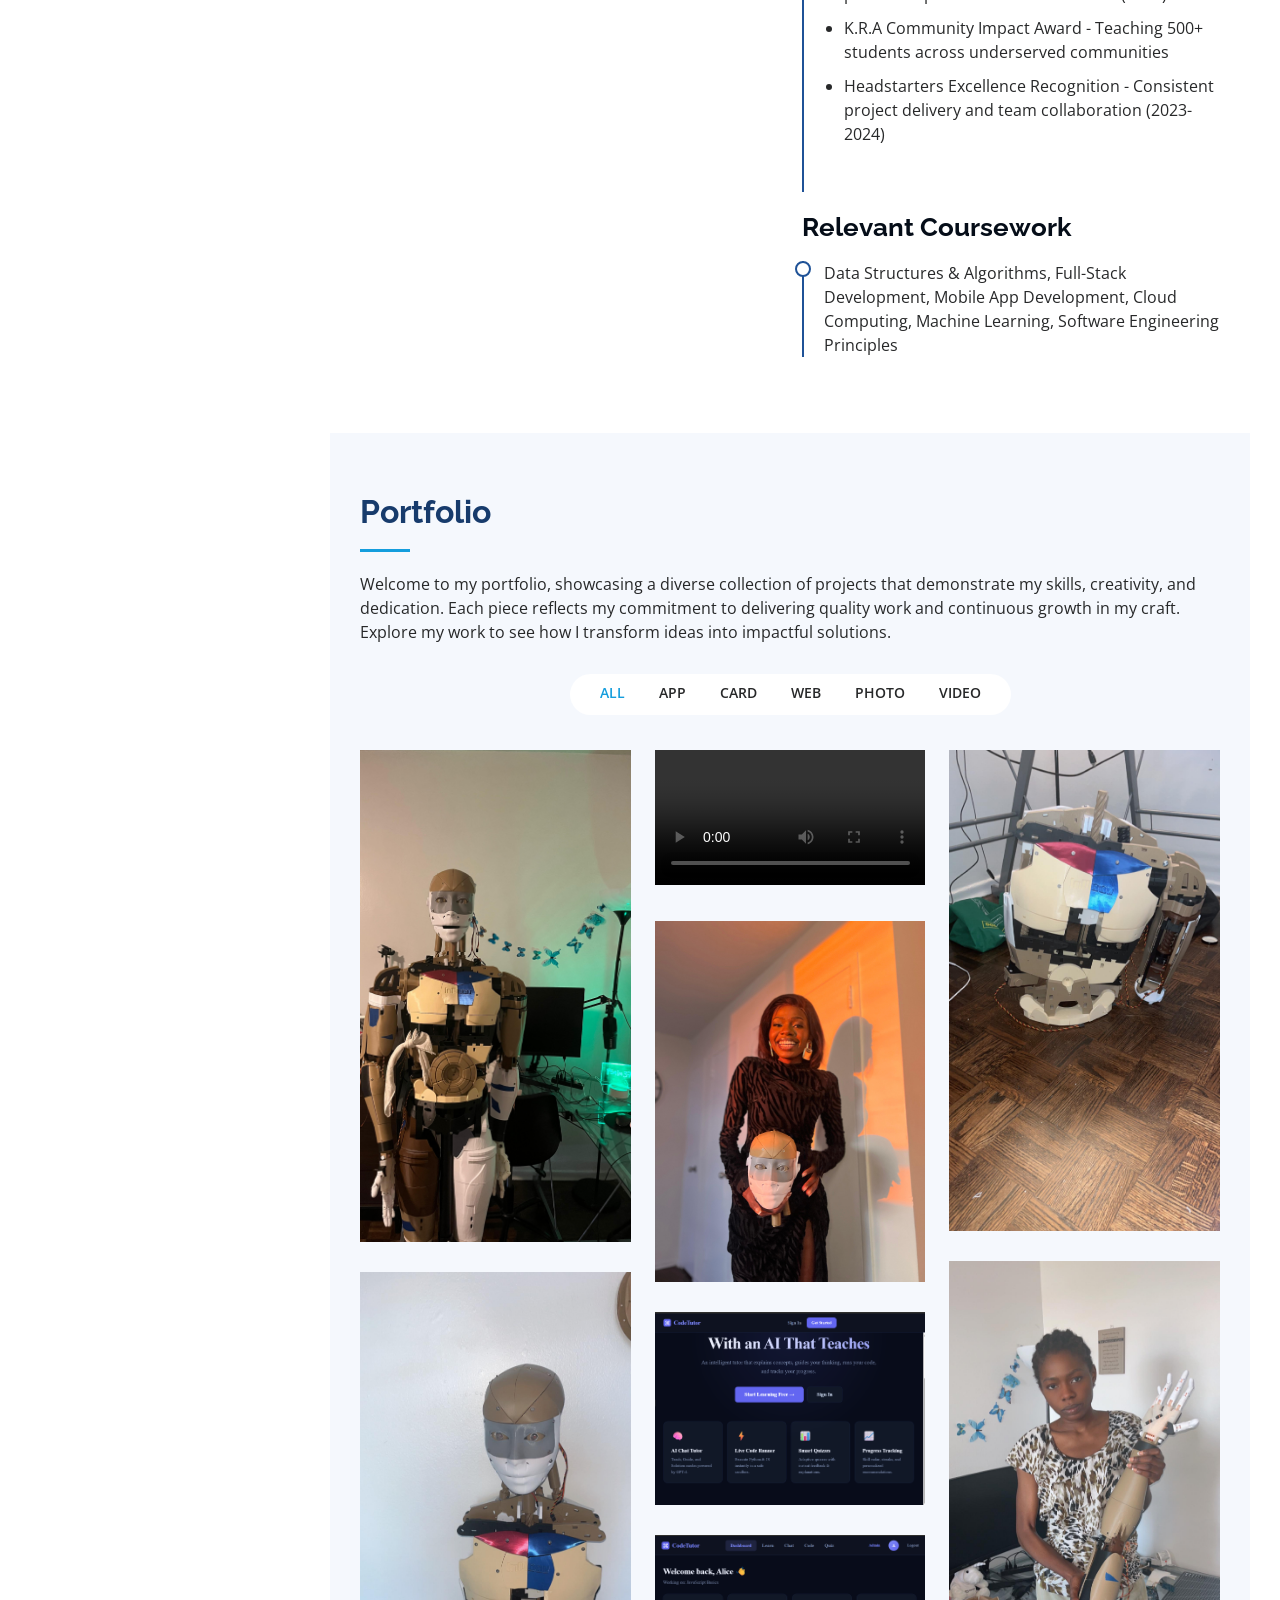
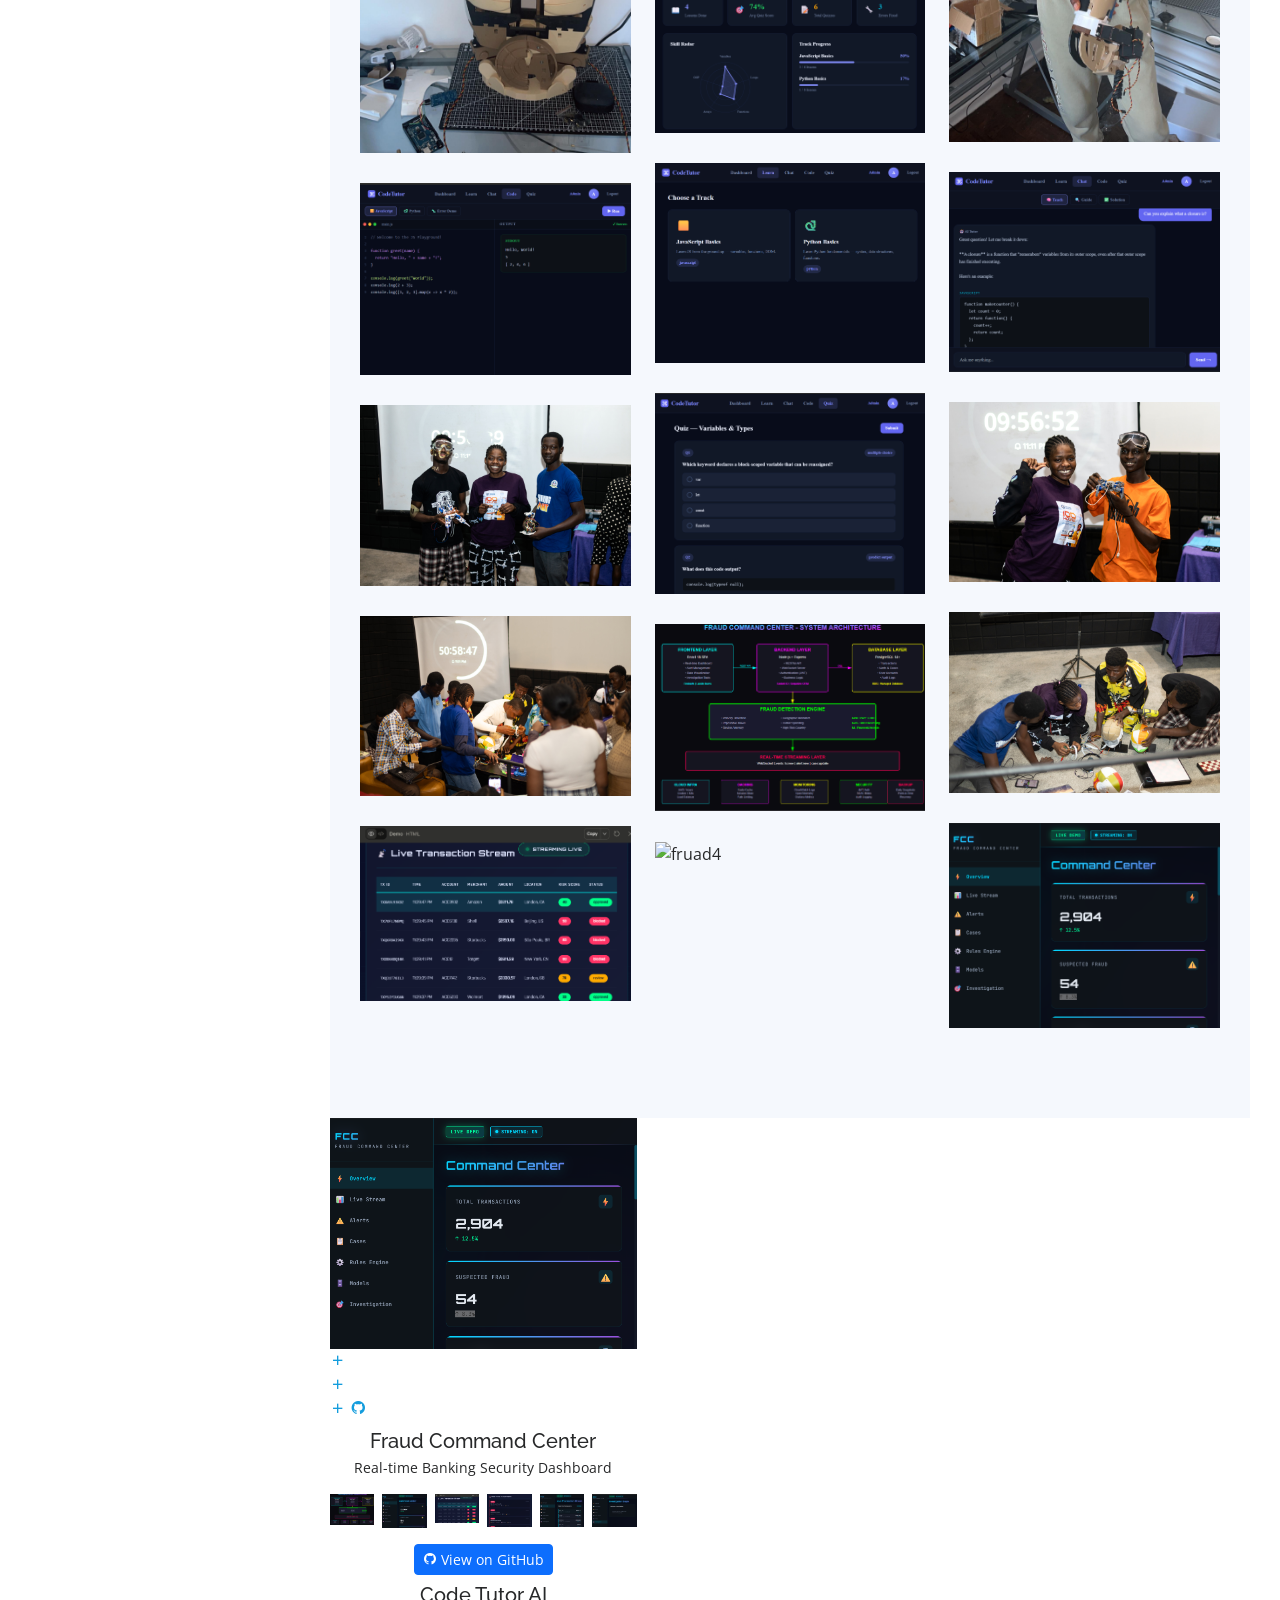
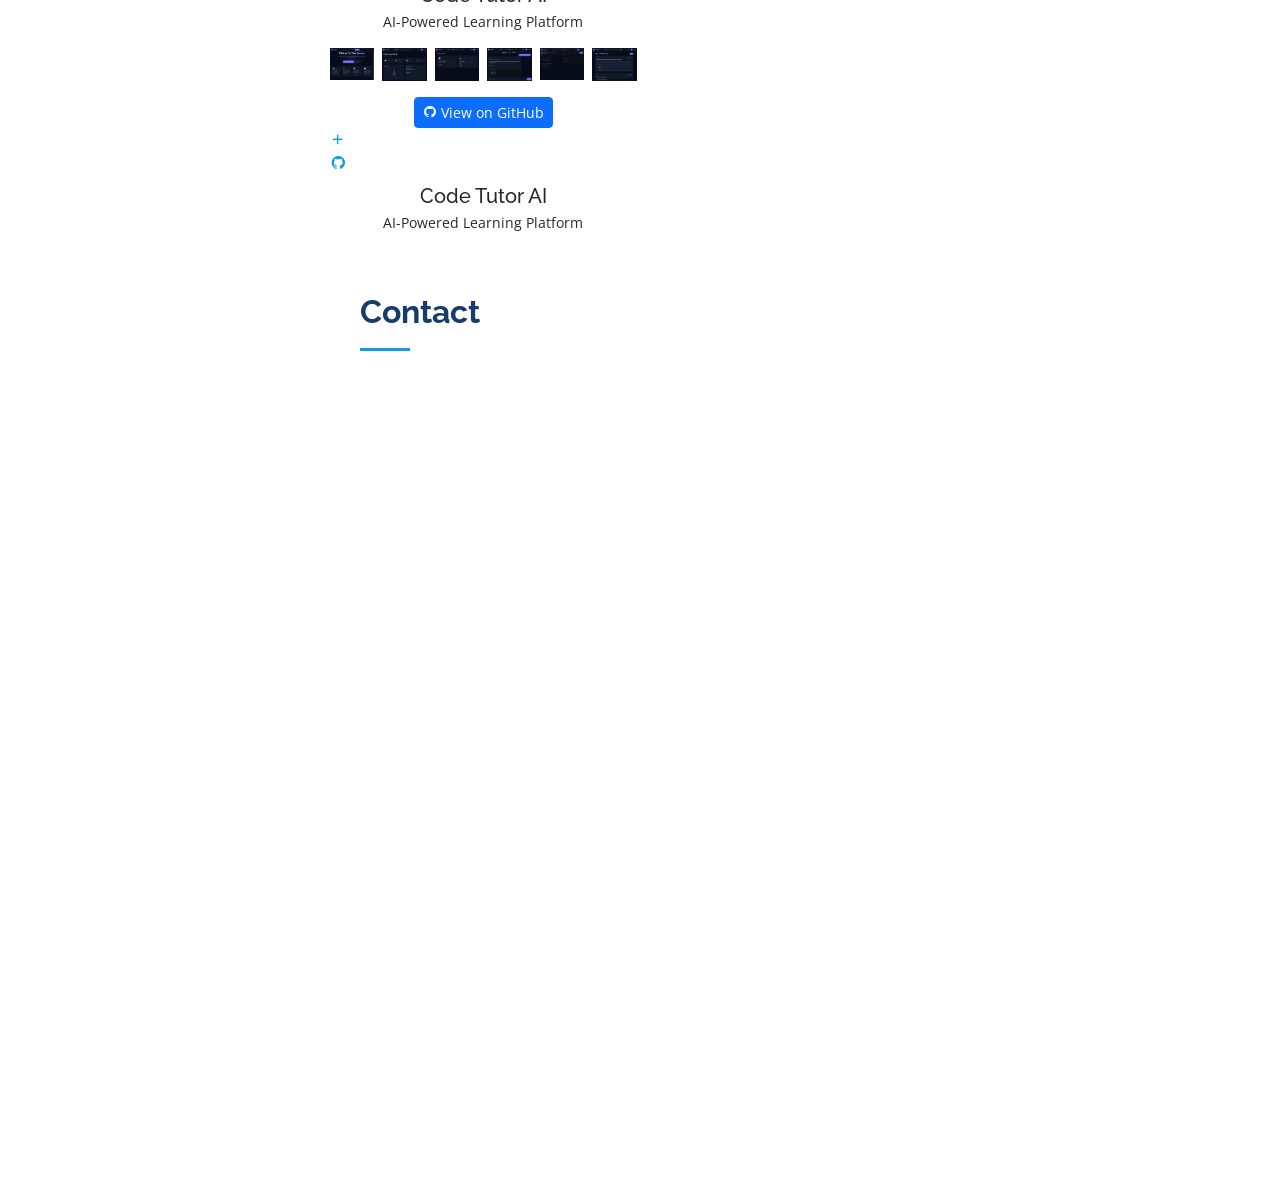
==== commit d64489b9: "Update portfolio content" ====
--- a/index.html
+++ b/index.html
@@ -46,7 +46,7 @@
     <div class="d-flex flex-column">
 
       <div class="profile">
-        <img src="assets/img/koko.png" alt="" class="img-fluid rounded-circle">
+        <img src="assets/img/me&uchex.jpeg" alt="" class="img-fluid rounded-circle">
         <h1 class="text-light"><a href="index.html">REJOICE KOSI ANIEROBI</a></h1>
         <div class="social-links mt-3 text-center">
           <!-- <a href="#" class="twitter"><i class="bx bxl-twitter"></i></a>
@@ -74,7 +74,7 @@
   <section id="hero" class="d-flex flex-column justify-content-center align-items-center">
     <div class="hero-container" data-aos="fade-in">
       <h1>Rejoice Kosi Anierobi</h1>
-      <p>I'm a <span class="typed" data-typed-items="Designer, Developer, Freelancer, Software Engineering Student,An English Teacher "></span></p>
+      <p>I'm a <span class="typed" data-typed-items="Designer, Developer, Software Engineering Student,An English Teacher "></span></p>
     </div>
   </section><!-- End Hero -->
 
@@ -91,7 +91,7 @@
 
         <div class="row">
           <div class="col-lg-4" data-aos="fade-right">
-            <img src="assets/img/koko2.jpg" class="img-fluid" alt="">
+            <img src="assets/img/me&uchex.jpeg" class="img-fluid" alt="">
           </div>
           <div class="col-lg-8 pt-4 pt-lg-0 content" data-aos="fade-left">
             <h3> Robotic Software Engineer &amp; Web Developer.</h3>
@@ -115,11 +115,7 @@
                   <li><i class="bi bi-chevron-right"></i> <strong>Freelance:</strong> <span>Available</span></li>
                 </ul>
               </div>
-            <!-- </div>
-            <p>
-              Officiis eligendi itaque labore et dolorum mollitia officiis optio vero. Quisquam sunt adipisci omnis et ut. Nulla accusantium dolor incidunt officia tempore. Et eius omnis.
-              Cupiditate ut dicta maxime officiis quidem quia. Sed et consectetur qui quia repellendus itaque neque. Aliquid amet quidem ut quaerat cupiditate. Ab et eum qui repellendus omnis culpa magni laudantium dolores.
-            </p>
+            </div>
           </div>
         </div>
 
@@ -296,7 +292,7 @@
 
     <div class="section-title">
       <h2>Resume</h2>
-      <p>Driven Software Developer and Robotics Builder passionate about building intelligent systems that connect creativity, code, and real-world problem-solving. With expertise across full-stack development, AI, and embedded robotics, I’m focused on making technology both functional and inspiring.</p>
+      <p>Software development student seeking a software engineering internship to apply skills in full-stack development, cloud computing, and AI/ML, while contributing to innovative, large-scale technology solutions.</p>
     </div>
 
     <div class="row">
@@ -305,33 +301,70 @@
         <h3 class="resume-title">Summary</h3>
         <div class="resume-item pb-0">
           <h4>Rejoice Kosi Anierobi</h4>
-          <p><em>Software Developer | AI & Robotics Builder | Tech Educator</em></p>
+          <p><em>Software Developer & Tech Educator</em></p>
           <ul>
-            <li>150 Graydon Hall Drive, North York, ON</li>
+            <li>Toronto, ON, Canada</li>
             <li>437-242-4504</li>
             <li>arejoicekosi@gmail.com</li>
             <li><a href="https://kra-websitee.onrender.com" target="_blank">kra-websitee.onrender.com</a></li>
+            <li><a href="https://github.com/Rejoice-Kosi" target="_blank">GitHub: Rejoice-Kosi</a></li>
+            <li><a href="https://www.linkedin.com/in/rejoice-anierobi-382228220" target="_blank">LinkedIn Profile</a></li>
           </ul>
         </div>
 
         <h3 class="resume-title">Education</h3>
         <div class="resume-item">
-          <h4>Bachelor of Software Development</h4>
-          <h5>2024 - 2027</h5>
-          <p><em>Seneca Polytechnic, Toronto, Canada</em></p>
-          <p>Focused on full-stack web development, system architecture, cloud computing, and intelligent automation.</p>
+          <h4>Bachelor's Degree, Software Development</h4>
+          <h5>2024 - 2027 (Expected)</h5>
+          <p><em>Seneca Polytechnic, Toronto, ON</em></p>
         </div>
         <div class="resume-item">
           <h4>Web Development Certification</h4>
           <h5>2023 - 2024</h5>
           <p><em>Codflare Bootcamp, Abuja, Nigeria</em></p>
-          <p>Practical training in frontend and backend technologies — React, Node.js, MongoDB, and Git.</p>
-        </div>
-        <div class="resume-item">
-          <h4>Bachelor of Arts (Liberal Studies)</h4>
+        </div>
+        <div class="resume-item">
+          <h4>Bachelor of Arts, Liberal Studies</h4>
           <h5>2016 - 2021</h5>
           <p><em>Federal University of Lafia, Nigeria</em></p>
-          <p>Graduated with Second-Class Honours. Developed strong analytical and communication skills that complement my technical background.</p>
+        </div>
+
+        <h3 class="resume-title">Technical Skills</h3>
+        <div class="resume-item">
+          <h4>Programming Languages</h4>
+          <p>Python, Java, JavaScript, TypeScript, HTML/CSS, Dart, C++, Go, Ruby</p>
+        </div>
+        <div class="resume-item">
+          <h4>Frontend Development</h4>
+          <p>ReactJS, Redux, Bootstrap, MaterializeCSS, Flutter, Responsive Design</p>
+        </div>
+        <div class="resume-item">
+          <h4>Backend Development</h4>
+          <p>NodeJS, Express, RESTful APIs, Firebase, MongoDB, Ruby on Rails</p>
+        </div>
+        <div class="resume-item">
+          <h4>Microsoft / .NET</h4>
+          <p>C# (intermediate), ASP.NET Core (learning), Entity Framework (familiar), REST APIs, MVC</p>
+        </div>
+        <div class="resume-item">
+          <h4>Microsoft 365 / Power Platform</h4>
+          <p>Office 365 (Teams, OneDrive), SharePoint, Power Automate, Power Apps</p>
+        </div>
+        <div class="resume-item">
+          <h4>Database & Systems</h4>
+          <p>SQL Optimization, NoSQL vs SQL, MongoDB, Firebase, Data Structures & Algorithms</p>
+        </div>
+        <div class="resume-item">
+          <h4>Cloud & DevOps</h4>
+          <p>AWS, Azure, GitHub, Netlify, Linux, Docker, Kubernetes, CI/CD Pipelines</p>
+        </div>
+        <div class="resume-item">
+          <h4>Specialized Skills</h4>
+          <p>Robotics (Arduino, Raspberry Pi), Machine Learning, AI Chatbots, IoT Development</p>
+        </div>
+        <div class="resume-item">
+          <h4>Methodologies</h4>
+          <p>SDLC, Agile (Scrum, Kanban), Code Reviews, Git Flow</p>
         </div>
       </div>
 
@@ -340,61 +373,102 @@
         <h3 class="resume-title">Professional Experience</h3>
 
         <div class="resume-item">
-          <h4>Software Developer & Tech Educator — K.R.A Initiative</h4>
-          <h5>2024 - Present</h5>
-          <p><em>Toronto, ON</em></p>
+          <h4>Guinness World Record Achievement</h4>
+          <h5>December 2025</h5>
+          <p><em>Longest Computer Programming Lesson - Official Guinness Submission, Lagos, Nigeria</em></p>
           <ul>
-            <li>Developed and deployed full-stack web apps using React, Node.js, and MongoDB.</li>
-            <li>Created a global online learning brand with 500+ students in 10+ countries.</li>
-            <li>Planned a Guinness World Record event: 100-hour continuous coding lesson.</li>
-            <li>Integrated APIs and cloud services to enhance learning accessibility.</li>
+            <li>Delivered 100+ hours of continuous live programming instruction covering web development, Python, robotics, and software engineering fundamentals</li>
+            <li>Taught and coordinated 40+ learners per session with structured hourly lesson plans and attendance verification</li>
+            <li>Managed endurance documentation, multi-camera recording, time tracking, and independent witness verification</li>
+            <li>Demonstrated large-scale technical teaching, event coordination, and extreme performance endurance</li>
           </ul>
         </div>
 
         <div class="resume-item">
-          <h4>Robotics & AI Developer — InMoov Project</h4>
-          <h5>2025 - Present</h5>
-          <p><em>Toronto, ON</em></p>
+          <h4>Coding and Robotic Instructor</h4>
+          <h5>November 2025 - Present</h5>
+          <p><em>Extra Edu, Toronto, ON</em></p>
           <ul>
-            <li>Built a life-size humanoid robot using Arduino, Raspberry Pi, and Python.</li>
-            <li>Integrated computer vision and speech recognition modules for interactivity.</li>
-            <li>Optimized servo motion algorithms, reducing latency by 40%.</li>
+            <li>Teach students different programming web development and Python</li>
+            <li>Teach students Robotics and AI</li>
+            <li>Teaching groups of school-age students in schools and community centres across the GTA</li>
+            <li>Prepare for program delivery by attending paid training sessions, organizing teaching materials, performing light administrative tasks and other preparatory duties</li>
+            <li>Be responsible for the safety and well-being of program participants</li>
+            <li>Provide customer service to participants' families and maintain excellent customer relations with hosting facilities</li>
+            <li>Contribute to the development of program curricula, in collaboration with other team members</li>
+            <li>Build and restructure lesson notes</li>
           </ul>
         </div>
 
         <div class="resume-item">
-          <h4>Project Developer — Headstarters Tech Team</h4>
-          <h5>2023 - 2024</h5>
-          <p><em>Remote</em></p>
+          <h4>Software Developer & Tech Educator</h4>
+          <h5>July 2024 - Present</h5>
+          <p><em>K.R.A Initiative, Toronto, ON</em></p>
           <ul>
-            <li>Developed production-grade web apps with React, Firebase, and MongoDB.</li>
-            <li>Built AI dashboards improving demo workflows by 30%.</li>
-            <li>Collaborated with 15+ developers using Agile, Git, and CI/CD pipelines.</li>
+            <li>Built full-stack ecommerce platform (kra-websitee.onrender.com) with payment integration, user authentication, and inventory management using ReactJS and NodeJS</li>
+            <li>Scaled tech education brand to 500+ global learners across 10+ programming languages via YouTube and Instagram</li>
+            <li>Integrated QR business card system with Leapon Tech partnership, increasing client digital presence by 85%</li>
           </ul>
         </div>
 
-        <h3 class="resume-title">Key Skills</h3>
-        <div class="resume-item">
+        <div class="resume-item">
+          <h4>Robotics & AI Developer</h4>
+          <h5>January 2025 - Present</h5>
+          <p><em>InMoov Robotics Project, Toronto, ON</em></p>
           <ul>
-            <li><strong>Programming:</strong> Python, JavaScript, Java, C++, C#, Dart, Go</li>
-            <li><strong>Frontend:</strong> React, Redux, Bootstrap, Flutter</li>
-            <li><strong>Backend:</strong> Node.js, Express, REST APIs, ASP.NET Core</li>
-            <li><strong>Databases:</strong> MySQL, PostgreSQL, MongoDB</li>
-            <li><strong>Cloud & DevOps:</strong> Azure, AWS, GitHub Actions, Docker</li>
-            <li><strong>Specialties:</strong> Robotics, AI Chatbots, IoT, Power Automate</li>
+            <li>Engineered full humanoid robot from 3D printing to AI programming using MyRobotLab, Python, and Arduino</li>
+            <li>Implemented computer vision and voice recognition systems achieving 92% accuracy in object detection</li>
+            <li>Optimized servo control algorithms reducing response time by 40% for real-time human-robot interaction</li>
           </ul>
         </div>
 
-        <h3 class="resume-title">Achievements</h3>
-        <div class="resume-item">
+        <div class="resume-item">
+          <h4>Project Developer</h4>
+          <h5>July 2023 - Present</h5>
+          <p><em>Headstarters Remote Tech Team, Remote</em></p>
           <ul>
-            <li>Guinness World Record Candidate (2025): 100-hour coding education event</li>
-            <li>Leapon Tech Innovation Award (2024): Best Collaboration Project</li>
-            <li>Headstarters Excellence Award (2023): Consistent project delivery</li>
-            <li>K.R.A Impact Award: Empowering students through coding education</li>
+            <li>Contributed to 5+ production applications using ReactJS, NodeJS, MongoDB, and Firebase in agile team environment</li>
+            <li>Built AI-powered dashboard tools increasing team productivity by 30% during live demo presentations</li>
+            <li>Collaborated with 15+ developers using Git version control and modern DevOps practices</li>
           </ul>
         </div>
 
+        <h3 class="resume-title">Key Projects</h3>
+        <div class="resume-item">
+          <h4>AI Caregiver Robot Head - Hack the North Hackathon</h4>
+          <h5>2025</h5>
+          <p><em>Python, OpenCV, TensorFlow - 36 hours</em></p>
+          <ul>
+            <li>Built autonomous caregiver robot with facial recognition, emotion detection, and multilingual support (English, French, Spanish)</li>
+            <li>Implemented real-time facial tracking achieving 94% accuracy using computer vision and machine learning algorithms</li>
+            <li>Developed voice interaction system with natural language processing for elderly care assistance</li>
+          </ul>
+        </div>
+
+        <div class="resume-item">
+          <h4>E-commerce Platform - Personal Project</h4>
+          <h5>2024</h5>
+          <p><em>ReactJS, NodeJS, MongoDB, Stripe API</em></p>
+          <ul>
+            <li>Full-stack online store with user authentication, payment processing, and admin dashboard</li>
+            <li>Implemented inventory management system and real-time order tracking</li>
+          </ul>
+        </div>
+
+        <h3 class="resume-title">Achievements & Recognition</h3>
+        <div class="resume-item">
+          <ul>
+            <li>Guinness World Record Candidate - 100-hour continuous coding education marathon (2025)</li>
+            <li>Leapon Tech Innovation Award - Outstanding partnership and technical execution (2024)</li>
+            <li>K.R.A Community Impact Award - Teaching 500+ students across underserved communities</li>
+            <li>Headstarters Excellence Recognition - Consistent project delivery and team collaboration (2023-2024)</li>
+          </ul>
+        </div>
+
+        <h3 class="resume-title">Relevant Coursework</h3>
+        <div class="resume-item">
+          <p>Data Structures & Algorithms, Full-Stack Development, Mobile App Development, Cloud Computing, Machine Learning, Software Engineering Principles</p>
+        </div>
       </div>
     </div>
   </div>
@@ -494,12 +568,416 @@
       </div>
     </div>
   </div>
+   <!-- codetutor1 -->
+  <div class="col-lg-4 col-md-6 portfolio-item filter-photo">
+    <div class="portfolio-wrap">
+      <img src="assets/img/codetutor1.png" class="img-fluid" alt="codetutor1">
+      <div class="portfolio-links">
+        <a href="assets/img/codetutor1.png" data-gallery="portfolioGallery" class="portfolio-lightbox" title="codetutor1"><i class="bx bx-plus"></i></a>
+        <a href="portfolio-details.html" title="More Details"><i class="bx bx-link"></i></a>
+      </div>
+    </div>
+  </div>
+
+   <!-- codetutor2 -->
+  <div class="col-lg-4 col-md-6 portfolio-item filter-photo">
+    <div class="portfolio-wrap">
+      <img src="assets/img/codetutor2.png" class="img-fluid" alt="codetutor2">
+      <div class="portfolio-links">
+        <a href="assets/img/codetutor2.png" data-gallery="portfolioGallery" class="portfolio-lightbox" title="codetutor2"><i class="bx bx-plus"></i></a>
+        <a href="portfolio-details.html" title="More Details"><i class="bx bx-link"></i></a>
+      </div>
+    </div>
+  </div>
+
+
+   <!-- codetutor3 -->
+  <div class="col-lg-4 col-md-6 portfolio-item filter-photo">
+    <div class="portfolio-wrap">
+      <img src="assets/img/codetutor3.png" class="img-fluid" alt="codetutor3">
+      <div class="portfolio-links">
+        <a href="assets/img/codetutor3.png" data-gallery="portfolioGallery" class="portfolio-lightbox" title="codetutor3"><i class="bx bx-plus"></i></a>
+        <a href="portfolio-details.html" title="More Details"><i class="bx bx-link"></i></a>
+      </div>
+    </div>
+  </div>
+
+
+   <!-- codetutor4 -->
+  <div class="col-lg-4 col-md-6 portfolio-item filter-photo">
+    <div class="portfolio-wrap">
+      <img src="assets/img/codetutor4.png" class="img-fluid" alt="codetutor4">
+      <div class="portfolio-links">
+        <a href="assets/img/codetutor4.png" data-gallery="portfolioGallery" class="portfolio-lightbox" title="codetutor4"><i class="bx bx-plus"></i></a>
+        <a href="portfolio-details.html" title="More Details"><i class="bx bx-link"></i></a>
+      </div>
+    </div>
+  </div>
+  
+   <!-- codetutor5 -->
+  <div class="col-lg-4 col-md-6 portfolio-item filter-photo">
+    <div class="portfolio-wrap">
+      <img src="assets/img/codetutor5.png" class="img-fluid" alt="codetutor5">
+      <div class="portfolio-links">
+        <a href="assets/img/codetutor5.png" data-gallery="portfolioGallery" class="portfolio-lightbox" title="codetutor5"><i class="bx bx-plus"></i></a>
+        <a href="portfolio-details.html" title="More Details"><i class="bx bx-link"></i></a>
+      </div>
+    </div>
+  </div>
+
+   <!-- codetutor1 -->
+  <div class="col-lg-4 col-md-6 portfolio-item filter-photo">
+    <div class="portfolio-wrap">
+      <img src="assets/img/codetutor6.png" class="img-fluid" alt="codetutor6">
+      <div class="portfolio-links">
+        <a href="assets/img/codetutor6.png" data-gallery="portfolioGallery" class="portfolio-lightbox" title="codetutor6"><i class="bx bx-plus"></i></a>
+        <a href="portfolio-details.html" title="More Details"><i class="bx bx-link"></i></a>
+      </div>
+    </div>
+  </div>
+
+  <!-- gw1 -->
+  <div class="col-lg-4 col-md-6 portfolio-item filter-photo">
+    <div class="portfolio-wrap">
+      <img src="assets/img/wgrii-107.jpg" class="img-fluid" alt="wgrii-107">
+      <div class="portfolio-links">
+        <a href="assets/img/wgrii-107.jpg" data-gallery="portfolioGallery" class="portfolio-lightbox" title="wgrii-107"><i class="bx bx-plus"></i></a>
+        <a href="portfolio-details.html" title="More Details"><i class="bx bx-link"></i></a>
+      </div>
+    </div>
+  </div>
+
+   <!-- gw2 -->
+  <div class="col-lg-4 col-md-6 portfolio-item filter-photo">
+    <div class="portfolio-wrap">
+      <img src="assets/img/wgrii-101.jpg" class="img-fluid" alt="wgrii-101">
+      <div class="portfolio-links">
+        <a href="assets/img/wgrii-101.jpg" data-gallery="portfolioGallery" class="portfolio-lightbox" title="wgrii-107"><i class="bx bx-plus"></i></a>
+        <a href="portfolio-details.html" title="More Details"><i class="bx bx-link"></i></a>
+      </div>
+    </div>
+  </div>
+
+   <!-- gw3 -->
+  <div class="col-lg-4 col-md-6 portfolio-item filter-photo">
+    <div class="portfolio-wrap">
+      <img src="assets/img/wgrii-58.jpg" class="img-fluid" alt="wgrii-58">
+      <div class="portfolio-links">
+        <a href="assets/img/wgrii-58.jpg" data-gallery="portfolioGallery" class="portfolio-lightbox" title="wgrii-58"><i class="bx bx-plus"></i></a>
+        <a href="portfolio-details.html" title="More Details"><i class="bx bx-link"></i></a>
+      </div>
+    </div>
+  </div>
+
+
+
+  
+   <!-- gw4 -->
+  <div class="col-lg-4 col-md-6 portfolio-item filter-photo">
+    <div class="portfolio-wrap">
+      <img src="assets/img/wgrii-18.jpg" class="img-fluid" alt="wgrii-18">
+      <div class="portfolio-links">
+        <a href="assets/img/wgrii-18.jpg" data-gallery="portfolioGallery" class="portfolio-lightbox" title="wgrii-18"><i class="bx bx-plus"></i></a>
+        <a href="portfolio-details.html" title="More Details"><i class="bx bx-link"></i></a>
+      </div>
+    </div>
+  </div>
+
+  <div class="col-lg-4 col-md-6 portfolio-item filter-photo">
+    <div class="portfolio-wrap">
+      <img src="assets/img/fruad1.png" class="img-fluid" alt="fruad1">
+      <div class="portfolio-links">
+        <a href="assets/img/fruad1.png" data-gallery="portfolioGallery" class="portfolio-lightbox" title="fruad1"><i class="bx bx-plus"></i></a>
+        <a href="portfolio-details.html" title="More Details"><i class="bx bx-link"></i></a>
+      </div>
+    </div>
+  </div>
+  <div class="col-lg-4 col-md-6 portfolio-item filter-photo">
+    <div class="portfolio-wrap">
+      <img src="assets/img/fruad2.png" class="img-fluid" alt="fruad2">
+      <div class="portfolio-links">
+        <a href="assets/img/fruad2.png" data-gallery="portfolioGallery" class="portfolio-lightbox" title="fruad2"><i class="bx bx-plus"></i></a>
+        <a href="portfolio-details.html" title="More Details"><i class="bx bx-link"></i></a>
+      </div>
+    </div>
+  </div>
+
+  <div class="col-lg-4 col-md-6 portfolio-item filter-photo">
+    <div class="portfolio-wrap">
+      <img src="assets/img/fraud3.png" class="img-fluid" alt="fraud3">
+      <div class="portfolio-links">
+        <a href="assets/img/fraud3.png" data-gallery="portfolioGallery" class="portfolio-lightbox" title="fraud3"><i class="bx bx-plus"></i></a>
+        <a href="portfolio-details.html" title="More Details"><i class="bx bx-link"></i></a>
+      </div>
+    </div>
+  </div>
+
+  <div class="col-lg-4 col-md-6 portfolio-item filter-photo">
+    <div class="portfolio-wrap">
+      <img src="assets/img/fruad4.png" class="img-fluid" alt="fruad4">
+      <div class="portfolio-links">
+        <a href="assets/img/fruad4.png" data-gallery="portfolioGallery" class="portfolio-lightbox" title="fruad4"><i class="bx bx-plus"></i></a>
+        <a href="portfolio-details.html" title="More Details"><i class="bx bx-link"></i></a>
+      </div>
+    </div>
+  </div>
+
+
+
+
 
 </div>
 
 
 </div>
-
+</section>
+<!-- ===================== WEB PROJECTS ===================== -->
+
+<!-- Fraud Command Center -->
+<div class="col-lg-4 col-md-6 portfolio-item filter-web">
+  <div class="portfolio-wrap">
+    <!-- Thumbnail shown on page -->
+    <img
+      src="assets/img/fruad2.png"
+      class="img-fluid"
+      alt="Fraud Command Center"
+      onerror="this.onerror=null; this.src='assets/img/portfolio/placeholder.png';"
+    />
+
+    <div class="portfolio-links">
+      <!-- Open image in lightbox -->
+      <a
+        href="assets/img/fraud3.png"
+        data-gallery="portfolioGallery"
+        class="portfolio-lightbox"
+        title="Fraud Command Center - Real-time Banking Security Dashboard"
+      >
+        <i class="bx bx-plus"></i>
+      </a>
+
+      <div class="portfolio-links">
+      <!-- Open image in lightbox -->
+      <a
+        href="assets/img/fruad1.png"
+        data-gallery="portfolioGallery"
+        class="portfolio-lightbox"
+        title="Fraud Command Center - Real-time Banking Security Dashboard"
+      >
+        <i class="bx bx-plus"></i>
+      </a>
+      <div class="portfolio-links">
+      <!-- Open image in lightbox -->
+      <a
+        href="assets/img/fraud4.png"
+        data-gallery="portfolioGallery"
+        class="portfolio-lightbox"
+        title="Fraud Command Center - Real-time Banking Security Dashboard"
+      >
+        <i class="bx bx-plus"></i>
+      </a>
+
+      <!-- GitHub link -->
+      <a
+        href="https://github.com/KOSI-ANIEROBI/Fraud-Command-Center"
+        target="_blank"
+        rel="noopener noreferrer"
+        title="View on GitHub"
+      >
+        <i class="bx bxl-github"></i>
+      </a>
+    </div>
+  </div>
+
+  <!-- Optional title under card -->
+ <!-- Fraud Command Center -->
+<div class="col-12 portfolio-item filter-web">
+  <div class="text-center mt-2 mb-3">
+    <h5 class="mb-1">Fraud Command Center</h5>
+    <p class="small mb-0">Real-time Banking Security Dashboard</p>
+  </div>
+  
+  <div class="portfolio-wrap">
+    <div class="row g-2">
+      <div class="col-lg-2 col-md-4 col-6">
+        <img
+          src="assets/img/fruad1.png"
+          class="img-fluid"
+          alt="Fraud Command Center"
+          onerror="this.onerror=null; this.src='assets/img/portfolio/placeholder.png';"
+        />
+      </div>
+      
+      <div class="col-lg-2 col-md-4 col-6">
+        <img
+          src="assets/img/fruad2.png"
+          class="img-fluid"
+          alt="Fraud Command Center"
+          onerror="this.onerror=null; this.src='assets/img/portfolio/placeholder.png';"
+        />
+      </div>
+      
+      <div class="col-lg-2 col-md-4 col-6">
+        <img
+          src="assets/img/fraud3.png"
+          class="img-fluid"
+          alt="Fraud Command Center"
+          onerror="this.onerror=null; this.src='assets/img/portfolio/placeholder.png';"
+        />
+      </div>
+      
+      <div class="col-lg-2 col-md-4 col-6">
+        <img
+          src="assets/img/fraud4.png"
+          class="img-fluid"
+          alt="Fraud Command Center"
+          onerror="this.onerror=null; this.src='assets/img/portfolio/placeholder.png';"
+        />
+      </div>
+      
+      <div class="col-lg-2 col-md-4 col-6">
+        <img
+          src="assets/img/fraud5.png"
+          class="img-fluid"
+          alt="Fraud Command Center"
+          onerror="this.onerror=null; this.src='assets/img/portfolio/placeholder.png';"
+        />
+      </div>
+      
+      <div class="col-lg-2 col-md-4 col-6">
+        <img
+          src="assets/img/fraud6.png"
+          class="img-fluid"
+          alt="Fraud Command Center"
+          onerror="this.onerror=null; this.src='assets/img/portfolio/placeholder.png';"
+        />
+      </div>
+    </div>
+    
+    <div class="portfolio-links text-center mt-3">
+      <a href="https://github.com/KOSI-ANIEROBI/Fraud-Command-Center" target="_blank" class="btn btn-primary btn-sm" title="View on GitHub">
+        <i class="bx bxl-github"></i> View on GitHub
+      </a>
+    </div>
+  </div>
+</div>
+
+<!-- Code Tutor AI -->
+<div class="col-12 portfolio-item filter-web">
+  <div class="text-center mt-2 mb-3">
+    <h5 class="mb-1">Code Tutor AI</h5>
+    <p class="small mb-0">AI-Powered Learning Platform</p>
+  </div>
+  
+  <div class="portfolio-wrap">
+    <div class="row g-2">
+      <div class="col-lg-2 col-md-4 col-6">
+        <img
+          src="assets/img/codetutor1.png"
+          class="img-fluid"
+          alt="Code Tutor AI"
+          onerror="this.onerror=null; this.src='assets/img/portfolio/placeholder.png';"
+        />
+      </div>
+      
+      <div class="col-lg-2 col-md-4 col-6">
+        <img
+          src="assets/img/codetutor2.png"
+          class="img-fluid"
+          alt="Code Tutor AI"
+          onerror="this.onerror=null; this.src='assets/img/portfolio/placeholder.png';"
+        />
+      </div>
+      
+      <div class="col-lg-2 col-md-4 col-6">
+        <img
+          src="assets/img/codetutor3.png"
+          class="img-fluid"
+          alt="Code Tutor AI"
+          onerror="this.onerror=null; this.src='assets/img/portfolio/placeholder.png';"
+        />
+      </div>
+      
+      <div class="col-lg-2 col-md-4 col-6">
+        <img
+          src="assets/img/codetutor4.png"
+          class="img-fluid"
+          alt="Code Tutor AI"
+          onerror="this.onerror=null; this.src='assets/img/portfolio/placeholder.png';"
+        />
+      </div>
+      
+      <div class="col-lg-2 col-md-4 col-6">
+        <img
+          src="assets/img/codetutor5.png"
+          class="img-fluid"
+          alt="Code Tutor AI"
+          onerror="this.onerror=null; this.src='assets/img/portfolio/placeholder.png';"
+        />
+      </div>
+      
+      <div class="col-lg-2 col-md-4 col-6">
+        <img
+          src="assets/img/codetutor6.png"
+          class="img-fluid"
+          alt="Code Tutor AI"
+          onerror="this.onerror=null; this.src='assets/img/portfolio/placeholder.png';"
+        />
+      </div>
+    </div>
+    
+    <div class="portfolio-links text-center mt-3">
+      <a href="https://github.com/KOSI-ANIEROBI/code-Tutor-Ai-" target="_blank" class="btn btn-primary btn-sm" title="View on GitHub">
+        <i class="bx bxl-github"></i> View on GitHub
+      </a>
+    </div>
+  </div>
+</div>
+
+    <div class="portfolio-links">
+
+  <!-- MAIN visible image (click this) -->
+  <a
+    href="assets/img/codetutor1.png"
+    data-gallery="codeTutorGallery"
+    class="portfolio-lightbox"
+    title="Code Tutor AI — Screenshot 1"
+  >
+    <i class="bx bx-plus"></i>
+  </a>
+
+  <!-- Hidden gallery images (open when user clicks next) -->
+  <a href="assets/img/codetutor2.png" data-gallery="codeTutorGallery" class="portfolio-lightbox" title="Code Tutor AI — Screenshot 2" style="display:none;"></a>
+
+  <a href="assets/img/codetutor3.png" data-gallery="codeTutorGallery" class="portfolio-lightbox" title="Code Tutor AI — Screenshot 3" style="display:none;"></a>
+
+  <a href="assets/img/codetutor4.png" data-gallery="codeTutorGallery" class="portfolio-lightbox" title="Code Tutor AI — Screenshot 4" style="display:none;"></a>
+
+  <a href="assets/img/codetutor5.png" data-gallery="codeTutorGallery" class="portfolio-lightbox" title="Code Tutor AI — Screenshot 5" style="display:none;"></a>
+
+  <a href="assets/img/codetutor6.png" data-gallery="codeTutorGallery" class="portfolio-lightbox" title="Code Tutor AI — Screenshot 6" style="display:none;"></a>
+
+</div>
+
+      <!-- GitHub link -->
+      <a
+        href="https://github.com/KOSI-ANIEROBI/code-Tutor-Ai-"
+        target="_blank"
+        rel="noopener noreferrer"
+        title="View on GitHub"
+      >
+        <i class="bx bxl-github"></i>
+      </a>
+    </div>
+  </div>
+
+  <!-- Optional title under card -->
+  <div class="text-center mt-2">
+    <h5 class="mb-1">Code Tutor AI</h5>
+    <p class="small mb-0">AI-Powered Learning Platform</p>
+  </div>
+</div>
+
+<!-- ===================== END WEB PROJECTS ===================== -->
 
     <!-- ======= Services Section ======= -->
     <!-- <section id="services" class="services">
@@ -646,7 +1124,7 @@
               <div class="address">
                 <i class="bi bi-geo-alt"></i>
                 <h4>Location:</h4>
-                <p>150 Graydon Hall DrNorth York, ON M3A 3B2</p>
+                <p>150 Graydon Hall Dr, North York, ON M3A 3B2</p>
               </div>
 
               <div class="email">
@@ -658,40 +1136,42 @@
               <div class="phone">
                 <i class="bi bi-phone"></i>
                 <h4>Call:</h4>
-                <p>+1 4372424504</p>
-              </div>
-
-<iframe src="https://www.google.com/maps/embed?pb=!1m18!1m12!1m3!1d2886.566316120098!2d-79.33277128450001!3d43.75800237911817!2m3!1f0!2f0!3f0!3m2!1i1024!2i768!4f13.1!3m3!1m2!1s0x89d4d33f09a80563%3A0x1a6a0c7abde9ed7b!2s150%20Graydon%20Hall%20Dr%2C%20North%20York%2C%20ON%20M3A%203B2%2C%20Canada!5e0!3m2!1sen!2sca!4v1718308578947!5m2!1sen!2sca" frameborder="0"></iframe>
+                <p>+1 437-242-4504</p>
+              </div>
+
+<iframe src="https://www.google.com/maps/embed?pb=!1m18!1m12!1m3!1d2886.566316120098!2d-79.33277128450001!3d43.75800237911817!2m3!1f0!2f0!3f0!3m2!1i1024!2i768!4f13.1!3m3!1m2!1s0x89d4d33f09a80563%3A0x1a6a0c7abde9ed7b!2s150%20Graydon%20Hall%20Dr%2C%20North%20York%2C%20ON%20M3A%203B2%2C%20Canada!5e0!3m2!1sen!2sca!4v1718308578947!5m2!1sen!2sca" frameborder="0" style="border:0; width: 100%; height: 290px;" allowfullscreen></iframe>
             </div>
 
-         <div class="col-lg-7 mt-5 mt-lg-0 d-flex align-items-stretch">
-  <form action="https://formspree.io/f/mXYZ1234" method="POST" role="form" class="php-email-form">
-    <div class="row">
-      <div class="form-group col-md-6">
-        <label for="name">Your Name</label>
-        <input type="text" name="name" class="form-control" id="name" required>
-      </div>
-      <div class="form-group col-md-6">
-        <label for="email">Your Email</label>
-        <input type="email" class="form-control" name="email" id="email" required>
-      </div>
-    </div>
-    <div class="form-group">
-      <label for="subject">Subject</label>
-      <input type="text" class="form-control" name="subject" id="subject" required>
-    </div>
-    <div class="form-group">
-      <label for="message">Message</label>
-      <textarea class="form-control" name="message" rows="10" required></textarea>
-    </div>
-    <div class="my-3">
-      <div class="loading" style="display: none;">Loading</div>
-      <div class="error-message" style="display: none; color: red;"></div>
-      <div class="sent-message" style="display: none; color: green;">Your message has been sent. Thank you!</div>
-    </div>
-    <div class="text-center"><button type="submit">Send Message</button></div>
-  </form>
-</div>
+          </div>
+
+          <div class="col-lg-7 mt-5 mt-lg-0 d-flex align-items-stretch">
+            <form action="https://formspree.io/f/arejoicekosi@gmail.com" method="POST" role="form" class="php-email-form">
+              <div class="row">
+                <div class="form-group col-md-6">
+                  <label for="name">Your Name</label>
+                  <input type="text" name="name" class="form-control" id="name" required>
+                </div>
+                <div class="form-group col-md-6">
+                  <label for="email">Your Email</label>
+                  <input type="email" class="form-control" name="email" id="email" required>
+                </div>
+              </div>
+              <div class="form-group">
+                <label for="subject">Subject</label>
+                <input type="text" class="form-control" name="subject" id="subject" required>
+              </div>
+              <div class="form-group">
+                <label for="message">Message</label>
+                <textarea class="form-control" name="message" rows="10" required></textarea>
+              </div>
+              <div class="my-3">
+                <div class="loading" style="display: none;">Loading</div>
+                <div class="error-message" style="display: none; color: red;"></div>
+                <div class="sent-message" style="display: none; color: green;">Your message has been sent. Thank you!</div>
+              </div>
+              <div class="text-center"><button type="submit">Send Message</button></div>
+            </form>
+          </div>
 
         </div>
 
@@ -734,4 +1214,4 @@
 
 </body>
 
-</html>
+</html>
--- a/assets/css/style.css
+++ b/assets/css/style.css
@@ -241,7 +241,7 @@
 #hero {
   width: 100%;
   height: 100vh;
-  background: url("../img/koko1.jpg") top center;
+  background: url("../img/me&uchex.jpeg") top center;
   background-size: cover;
 }
 
